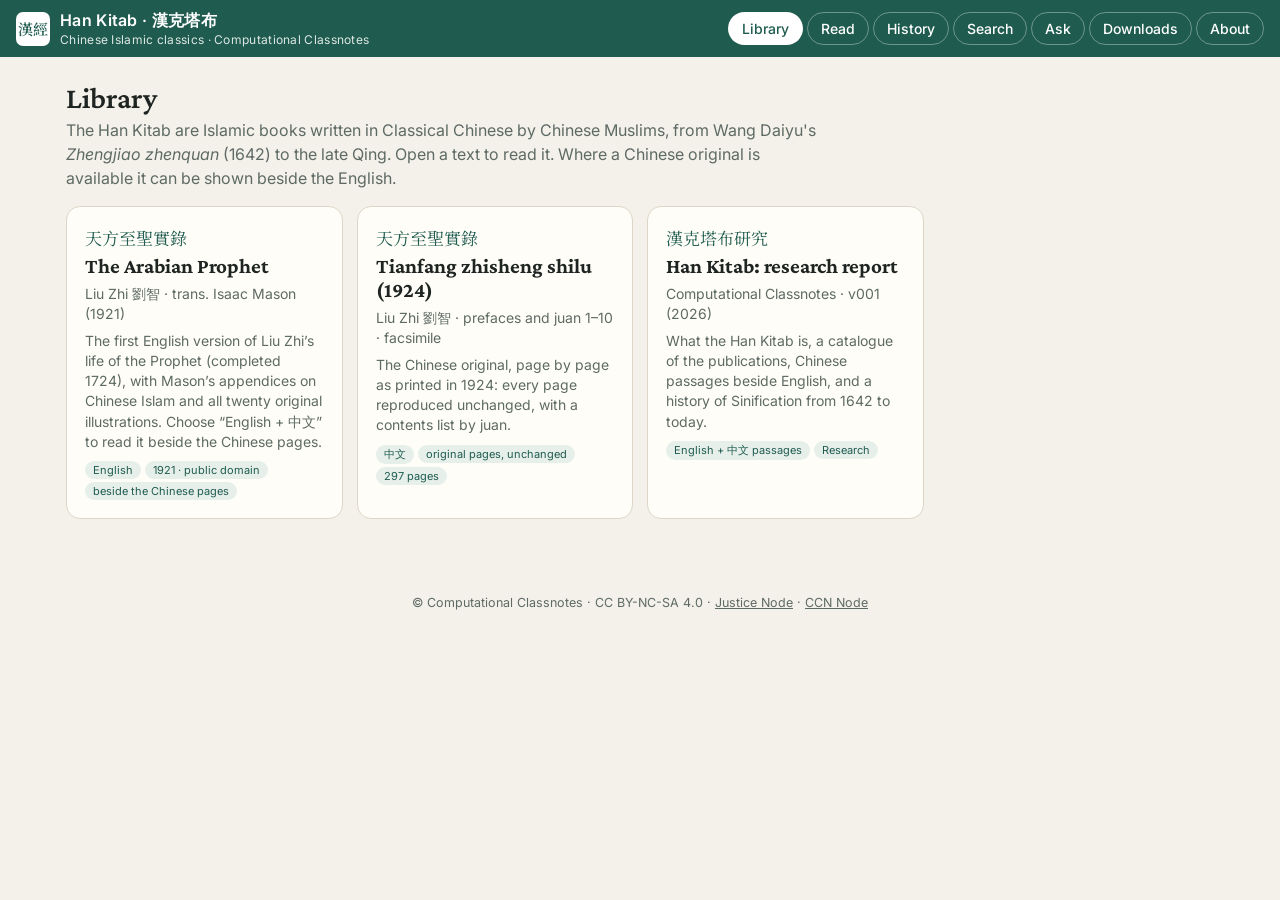
==== index.html @ 70a135b7 "Han Kitab: CCN Node link in the footer © Computational Classnotes · CC BY-NC-SA 4.0" ====
<!DOCTYPE html>
<html lang="en">
<head>
<meta charset="utf-8">
<script>
/* Hardwired CCN Cloud settings (same shape as Tutu Cat / Laplacian Lab). The key is typed on the page. */
window.HANKITAB_CONFIG = window.HANKITAB_CONFIG || {
  WOLFRAM_URL: "https://www.wolframcloud.com/obj/ccn2/HanKitabKernel"
};
/* Read-aloud voices. The first name found on the device wins. */
window.HANKITAB_VOICE = window.HANKITAB_VOICE || {
  RATE: 1.0,
  EN: ["Moira", "Microsoft Sonia", "Google UK English Female", "Daniel", "Samantha", "Microsoft Aria", "Google US English"],
  ZH: ["Mei-Jia", "Ting-Ting", "Microsoft HsiaoChen", "Google 國語（臺灣）", "Google 普通话（中国大陆）", "Microsoft Xiaoxiao"]
};
</script>
<meta name="viewport" content="width=device-width,initial-scale=1,viewport-fit=cover">
<title>Han Kitab · 漢克塔布</title>
<link rel="manifest" href="manifest.webmanifest">
<meta name="theme-color" content="#1F5C4F" media="(prefers-color-scheme: light)">
<meta name="theme-color" content="#0F1715" media="(prefers-color-scheme: dark)">
<meta name="description" content="Han Kitab reader: Chinese Islamic classics, translations, research and an ask-the-texts guide. Computational Classnotes.">
<link rel="icon" type="image/png" sizes="32x32" href="favicon-32.png">
<link rel="apple-touch-icon" href="apple-touch-icon.png">
<meta name="apple-mobile-web-app-capable" content="yes">
<meta name="mobile-web-app-capable" content="yes">
<meta name="apple-mobile-web-app-title" content="Han Kitab">
<link rel="preconnect" href="https://fonts.googleapis.com">
<link rel="preconnect" href="https://fonts.gstatic.com" crossorigin>
<link rel="stylesheet" href="https://fonts.googleapis.com/css2?family=Crimson+Pro:ital,wght@0,400;0,600;1,400&family=Noto+Serif+TC:wght@400;600&family=Inter:wght@400;500;600&display=swap">
<style>
:root{
  --bg:#F4F1EA; --surface:#FFFDF8; --fg:#1E2421; --muted:#5E6A64; --line:#DDD6C8;
  --accent:#1F5C4F; --accent2:#B0812F; --soft:#E7EFEB; --zh:"Noto Serif TC","Noto Serif CJK TC","PingFang TC","Songti TC",serif;
  --serif:"Crimson Pro","Noto Serif TC",Georgia,serif; --sans:Inter,system-ui,-apple-system,"Segoe UI",sans-serif;
  --fs:19px;
}
@media (prefers-color-scheme: dark){ :root{
  --bg:#0F1715; --surface:#16201D; --fg:#E7ECE9; --muted:#9AA9A2; --line:#2A3833; --accent:#6FC2AC; --accent2:#E0B666; --soft:#1C2925; } }
*{box-sizing:border-box}
html,body{margin:0;background:var(--bg);color:var(--fg);font-family:var(--sans)}
body{padding:env(safe-area-inset-top) env(safe-area-inset-right) env(safe-area-inset-bottom) env(safe-area-inset-left)}
header.top{position:sticky;top:0;z-index:20;background:var(--accent);color:#fff;display:flex;align-items:center;gap:12px;padding:10px 16px;flex-wrap:wrap}
@media (prefers-color-scheme: dark){ header.top{background:#12352D} }
.brand{display:flex;align-items:center;gap:10px;font-weight:600;letter-spacing:.3px}
.brand .seal{width:34px;height:34px;border-radius:7px;background:#fff;color:var(--accent);display:grid;place-items:center;font-family:var(--zh);font-weight:600;font-size:15px;line-height:1}
@media (prefers-color-scheme: dark){ .brand .seal{background:#E7ECE9;color:#12352D} }
.brand small{display:block;font-weight:400;opacity:.85;font-size:12px}
nav.tabs{display:flex;gap:4px;margin-left:auto;flex-wrap:wrap}
nav.tabs button{background:transparent;border:1px solid rgba(255,255,255,.35);color:#fff;padding:7px 13px;border-radius:999px;font:500 14px var(--sans);cursor:pointer}
nav.tabs button[aria-selected=true]{background:#fff;color:var(--accent)}
main{max-width:1180px;margin:0 auto;padding:18px 16px 60px}
section.view{display:none} section.view.on{display:block}
.card{background:var(--surface);border:1px solid var(--line);border-radius:14px;padding:18px}
.grid{display:grid;grid-template-columns:repeat(auto-fill,minmax(260px,1fr));gap:14px}
.book{cursor:pointer;transition:transform .15s}
.book:hover{transform:translateY(-2px)}
.book h3{margin:4px 0 6px;font-family:var(--serif);font-size:21px}
.book .zh{font-family:var(--zh);color:var(--accent);font-size:17px}
.book p{margin:6px 0;color:var(--muted);font-size:14px;line-height:1.45}
.tag{display:inline-block;font-size:11px;padding:2px 8px;border-radius:999px;background:var(--soft);color:var(--accent);margin-right:4px}
.tag.warn{background:#F6E7C9;color:#7A5416}
@media (prefers-color-scheme: dark){ .tag.warn{background:#3A2F1A;color:#E0B666} }
h1.page{font-family:var(--serif);font-weight:600;font-size:30px;margin:6px 0 4px}
p.lede{color:var(--muted);margin:0 0 16px;max-width:760px;line-height:1.5}
.reader{display:grid;grid-template-columns:250px 1fr;gap:18px;align-items:start}
.toc{position:sticky;top:70px;max-height:calc(100vh - 90px);overflow:auto;font-size:14px}
.toc a{display:block;padding:5px 8px;border-radius:8px;color:var(--fg);text-decoration:none;line-height:1.3}
.toc a:hover,.toc a.on{background:var(--soft);color:var(--accent)}
.toolbar{display:flex;gap:8px;flex-wrap:wrap;align-items:center;margin-bottom:12px}
.toolbar button,.toolbar select,.btn{background:var(--surface);border:1px solid var(--line);color:var(--fg);padding:7px 12px;border-radius:10px;font:500 14px var(--sans);cursor:pointer}
.btn{text-decoration:none;display:inline-block}
.btn.primary{background:var(--accent);color:#fff;border-color:var(--accent)}
.toolbar .seg{display:inline-flex;border:1px solid var(--line);border-radius:10px;overflow:hidden}
.toolbar .seg button{border:0;border-radius:0}
.toolbar .seg button[aria-pressed=true]{background:var(--accent);color:#fff}
article.text{font-family:var(--serif);font-size:var(--fs);line-height:1.62;background:var(--surface);border:1px solid var(--line);border-radius:14px;padding:22px 30px}
article.text h1,article.text h2,article.text h3{font-family:var(--serif);line-height:1.25}
article.text h2{font-size:1.45em;border-top:1px solid var(--line);padding-top:22px;margin-top:34px;scroll-margin-top:80px}
article.text h2:first-child{border-top:0;margin-top:0;padding-top:0}
article.text p{margin:.55em 0}
article.text table{border-collapse:collapse;width:100%;font-size:.8em;font-family:var(--sans);margin:12px 0;display:block;overflow-x:auto}
article.text td,article.text th{border:1px solid var(--line);padding:5px 8px;vertical-align:top}
article.text th{background:var(--soft)}
article.text .pg{font:500 11px var(--sans);color:var(--muted);background:var(--soft);padding:1px 5px;border-radius:5px;white-space:nowrap}
article.text .notes{font-size:.78em;line-height:1.45;color:var(--muted);border-left:3px solid var(--line);padding:4px 0 4px 12px;margin:6px 0 14px}
article.text .loc{font:11px var(--sans);color:var(--muted)}
article.text figure.plate{margin:20px auto;text-align:center}
article.text figure.plate img{max-width:100%;max-height:78vh;border-radius:6px;border:1px solid var(--line);background:#fff;cursor:zoom-in}
article.text figcaption{font-size:.82em;font-style:italic;color:var(--muted);margin-top:6px}
article.text .titlepage{text-align:center;padding:10px 0 20px}
article.text .titlepage h1{font-size:2em;margin:0}
article.text .ednote{font:14px/1.5 var(--sans);background:var(--soft);border-radius:10px;padding:10px 14px}
article.text .lines,article.text .dedication{text-align:center}
article.text .index{columns:2;font-size:.8em;line-height:1.4}
article.text mark{background:#F3DE9B;color:inherit;border-radius:3px}
.zhcol{font-family:var(--zh);line-height:1.9}
.par{display:grid;grid-template-columns:1fr 1fr;gap:20px}
.par .zhpane{align-self:start;font-family:var(--zh);font-size:.95em;line-height:1.9;border-left:1px solid var(--line);padding-left:18px}
.pending{color:var(--muted);font:14px/1.5 var(--sans);background:var(--soft);border-radius:10px;padding:10px 14px}
.viewer{position:sticky;top:70px;background:var(--surface);border:1px solid var(--line);border-radius:12px;padding:10px}
.viewer .vbar{display:flex;gap:6px;align-items:center;flex-wrap:wrap;margin-bottom:8px;font:13px var(--sans)}
.viewer .vbar button,.viewer .vbar select{padding:5px 9px;border-radius:8px;border:1px solid var(--line);background:var(--bg);color:var(--fg);font:13px var(--sans);cursor:pointer}
.viewer img{width:100%;height:auto;max-height:calc(100vh - 170px);object-fit:contain;background:#fff;border-radius:6px;cursor:zoom-in}
.viewer .vnote{font:12px/1.4 var(--sans);color:var(--muted);margin-top:6px}
@media (prefers-color-scheme: dark){ .viewer img{filter:invert(.88) hue-rotate(180deg)} }
.dl{display:grid;grid-template-columns:1fr auto;gap:6px 14px;align-items:center;padding:10px 0;border-top:1px solid var(--line)}
.dl:first-of-type{border-top:0} .dl .what b{font-family:var(--serif);font-size:18px} .dl .what div{font-size:13px;color:var(--muted)}
.dl .get{display:flex;gap:6px;flex-wrap:wrap;justify-content:flex-end}
.lightbox{position:fixed;inset:0;background:rgba(0,0,0,.85);display:none;place-items:center;z-index:50;cursor:zoom-out}
.lightbox.on{display:grid} .lightbox img{max-width:96vw;max-height:94vh;background:#fff}
/* search */
.searchbar{display:flex;gap:8px;margin:0 0 14px}
.searchbar input{flex:1;padding:11px 14px;border-radius:12px;border:1px solid var(--line);background:var(--surface);color:var(--fg);font:16px var(--sans)}
.hit{border-top:1px solid var(--line);padding:10px 2px;cursor:pointer}
.hit b{color:var(--accent)} .hit .src{font-size:12px;color:var(--muted)}
/* ask */
.chat{display:flex;flex-direction:column;gap:10px;min-height:280px;max-height:62vh;overflow:auto;padding:4px}
.msg{max-width:84%;padding:10px 14px;border-radius:14px;line-height:1.5;white-space:pre-wrap;font-size:15px}
.msg.me{align-self:flex-end;background:var(--accent);color:#fff;border-bottom-right-radius:4px}
.msg.bot{align-self:flex-start;background:var(--soft);border-bottom-left-radius:4px}
.msg.wait{opacity:.7;font-style:italic}
.askrow{display:flex;gap:8px;margin-top:12px}
.askrow input{flex:1;padding:11px 14px;border-radius:12px;border:1px solid var(--line);background:var(--surface);color:var(--fg);font:16px var(--sans)}
.keyrow{display:flex;gap:8px;flex-wrap:wrap;align-items:center;margin-bottom:10px;font-size:14px;color:var(--muted)}
.keyrow input{padding:8px 10px;border-radius:10px;border:1px solid var(--line);background:var(--surface);color:var(--fg);min-width:220px}
footer.ccn{max-width:1180px;margin:0 auto;padding:16px;color:var(--muted);font-size:12.5px;text-align:center}
#installBtn{display:none}
@media (max-width:820px){
  .reader{grid-template-columns:1fr}
  .toc{position:static;max-height:220px}
  article.text{padding:16px 16px;--fs:17px}
  .par{grid-template-columns:1fr} .par .zhpane{border-left:0;padding-left:0;border-top:1px solid var(--line);padding-top:10px}
  nav.tabs{margin-left:0}
}
@media print{ header.top,nav,.toc,.toolbar,footer.ccn{display:none} article.text{border:0} }
</style>
</head>
<body>
<header class="top">
  <div class="brand"><div class="seal" aria-hidden="true">漢經</div><div>Han Kitab · 漢克塔布<small>Chinese Islamic classics · Computational Classnotes</small></div></div>
  <nav class="tabs" role="tablist">
    <button role="tab" data-v="library" aria-selected="true">Library</button>
    <button role="tab" data-v="read" aria-selected="false">Read</button>
    <button role="tab" data-v="history" aria-selected="false">History</button>
    <button role="tab" data-v="search" aria-selected="false">Search</button>
    <button role="tab" data-v="ask" aria-selected="false">Ask</button>
    <button role="tab" data-v="downloads" aria-selected="false">Downloads</button>
    <button role="tab" data-v="about" aria-selected="false">About</button>
    <button id="installBtn" class="btn">Install app</button>
  </nav>
</header>

<main>
  <!-- LIBRARY -->
  <section class="view on" id="v-library">
    <h1 class="page">Library</h1>
    <p class="lede">The Han Kitab are Islamic books written in Classical Chinese by Chinese Muslims, from Wang Daiyu's <i>Zhengjiao zhenquan</i> (1642) to the late Qing. Open a text to read it. Where a Chinese original is available it can be shown beside the English.</p>
    <div class="grid" id="books"></div>
  </section>

  <!-- READ -->
  <section class="view" id="v-read">
    <div class="reader">
      <nav class="toc card" id="toc" aria-label="Contents"></nav>
      <div>
        <div class="toolbar">
          <select id="docSel" aria-label="Choose text"></select>
          <span class="seg" id="langSeg" title="Language">
            <button data-l="en" aria-pressed="true">English</button>
            <button data-l="par" aria-pressed="false">English + 中文</button>
            <button data-l="zh" aria-pressed="false">中文</button>
          </span>
          <button id="smaller" title="Smaller text">A−</button>
          <button id="larger" title="Larger text">A+</button>
          <button id="readBtn" title="Read the current section aloud">▶ Read aloud</button>
          <button id="stopBtn" title="Stop reading" disabled>■ Stop</button>
          <a class="btn" id="pdfLink" href="#" download>PDF</a>
          <a class="btn" id="mdLink" href="#" download>Markdown</a>
        </div>
        <article class="text" id="doc"></article>
      </div>
    </div>
  </section>

  <!-- HISTORY -->
  <section class="view" id="v-history">
    <h1 class="page">History of the Han Kitab</h1>
    <p class="lede">From the first Muslims in Tang China to the Han Kitab books (1642 onwards) and the Sinification of Islam today. From the Computational Classnotes research report (v001, November 2026); the full report, with the catalogue of publications, glossary and sources, is in the Library.</p>
    <div class="reader">
      <nav class="toc card" id="htoc" aria-label="History contents"></nav>
      <article class="text" id="hist"></article>
    </div>
  </section>

  <!-- SEARCH -->
  <section class="view" id="v-search">
    <h1 class="page">Search</h1>
    <p class="lede">Search every text in the app at once, in English or Chinese. Works offline.</p>
    <form class="searchbar" id="sForm"><input id="sIn" placeholder="e.g. Black Stone, Liu Zhi, 清真, Medina" autocomplete="off"><button class="btn primary">Search</button></form>
    <div class="card" id="sOut"><span class="pending">Type a word or phrase.</span></div>
  </section>

  <!-- ASK -->
  <section class="view" id="v-ask">
    <h1 class="page">Ask the texts</h1>
    <p class="lede">Ask a question about the Han Kitab. Answers come through HanKitabKernel, which is given the passages from these texts most relevant to your question. When you are offline, you get the matching passages themselves.</p>
    <div class="card">
      <div class="keyrow"><span id="ccnState">Connecting to CCN Cloud…</span></div>
      <div class="chat" id="log"></div>
      <form class="askrow" id="askForm"><input id="askIn" placeholder="e.g. Who was Liu Zhi? What does Mason say about the Black Stone?" autocomplete="off"><button class="btn primary" id="sendBtn">Ask</button></form>
    </div>
  </section>

  <!-- DOWNLOADS -->
  <section class="view" id="v-downloads">
    <h1 class="page">Downloads</h1>
    <p class="lede">Every file is free to download. The original scans are kept exactly as they were published; the clear-text and facsimile editions are made from them.</p>
    <div class="card" id="dlList"></div>
  </section>

  <!-- ABOUT -->
  <section class="view" id="v-about">
    <h1 class="page">About</h1>
    <div class="card" style="line-height:1.6;max-width:820px">
      <p><b>Han Kitab · 漢克塔布</b> is a reader for Chinese Islamic classics and their translations, made by Computational Classnotes.</p>
      <ul>
        <li><b>Texts:</b> the 1921 text of Mason's <i>The Arabian Prophet</i> is in the public domain; this clear-text edition and the research report are © Computational Classnotes · CC BY-NC-SA 4.0.</li>
        <li><b>Chinese originals:</b> added as clear text when made from public-domain scans. Machine-read Chinese is marked as such until it has been proofread.</li>
        <li><b>Offline:</b> once opened, the app and its texts work without a connection. Ask needs one, unless it is answering from the texts.</li>
      </ul>
      <p>Production: Principal Investigator Lucval · Oversight Directorate Zil · Editors Dara, Lucia, Zil · Software FreeFormer · Agent Kirari-chan (キラリちゃん). Programming: Hikari Noor Hoshino (星野ヌール).</p>
      <p>Ask needs no key: anyone may ask. Answers are limited in length.</p>
      <p>Source and files: <a href="https://github.com/lossofgenerality/han-kitab">github.com/lossofgenerality/han-kitab</a></p>
    </div>
  </section>
</main>
<footer class="ccn">© Computational Classnotes · CC BY-NC-SA 4.0 · <a href="https://justice.compclassnotes.com/" style="color:inherit">Justice Node</a> · <a href="https://discuss.compclassnotes.com/" style="color:inherit">CCN Node</a></footer>
<div class="lightbox" id="lb"><img alt=""></div>

<!-- ===== CONTENT (generated by tools/make_app_v001.py) ===== -->
<template id="doc-mason"><div class="titlepage">
<h1>
The Arabian Prophet
</h1>
<p class="sub">
A Life of Mohammed from Chinese and Arabic Sources<br>A Chinese-Moslem
Work
</p>
<p>
by <b>Liu Chai-lien</b> (Liu Zhi 劉智, Liu Jielian 劉介廉,
c. 1660–c. 1730)<br> Translation of <i>Tianfang zhisheng shilu</i>
天方至聖實錄 (completed 1724)
</p>
<p>
Translated by <b>Isaac Mason</b><br>of Friends’ Foreign Mission
Association, and Christian Literature Society for China; Honorary
Secretary, Royal Asiatic Society, North-China Branch
</p>
<p>
With Appendices on Chinese Mohammedanism<br>Foreword by Rev. Samuel M.
Zwemer, F.R.G.S., of Cairo
</p>
<p>
Shanghai: Commercial Press, 1921
</p>
</div>
<div class="ednote">
<p><strong>About this edition (v001).</strong> A clear-text re-setting
of the 1921 edition, made from the Cornell University Library copy
digitized by the Internet Archive
(archive.org/details/cu31924024748232). The text was taken from the
scan’s OCR layer, with running heads removed, paragraphs re-joined,
line-end hyphens removed and common OCR errors corrected. All twenty
original illustrations are reproduced from the scan at their places in
the book. Mason’s footnotes are printed in smaller type after the
paragraph where they fall, marked with the page they belong to. Original
page numbers appear in the margin as [p. N] so that references to the
1921 edition still work.</p>
<p><em>Limits:</em> the OCR could not read the Chinese characters that
Mason quotes in the text and notes. Where a run of them was detected it
is marked <strong>[Chinese]</strong>, and an unreadable character inside
a word is marked <strong>[?]</strong>; some other places may still carry
stray symbols. Check any Chinese terms, and any sentence that looks
wrong, against the scan. Not every line has been proofread by hand.</p>
<p>The 1921 text is in the public domain. Edition and processing ©
Computational Classnotes · CC BY-NC-SA 4.0.</p>
</div>
<h2 id="list-of-illustrations">List of Illustrations</h2>
<table>
<colgroup>
<col style="width: 50%" />
<col style="width: 50%" />
</colgroup>
<thead>
<tr class="header">
<th>Illustration</th>
<th>Position in the 1921 edition</th>
</tr>
</thead>
<tbody>
<tr class="odd">
<td>Mosque and Minaret at Canton (the “Pagoda-without-ornament”
mosque)</td>
<td>Frontispiece</td>
</tr>
<tr class="even">
<td>Facsimile of the Chinese title-page: 至聖實錄, “The True Annals of
the Prophet”</td>
<td>Facing p. ix</td>
</tr>
<tr class="odd">
<td>Map of Arabia in the time of the Prophet</td>
<td>Facing p. 2</td>
</tr>
<tr class="even">
<td>Mecca and the Kaaba</td>
<td>p. 68</td>
</tr>
<tr class="odd">
<td>The Black Stone at Mecca</td>
<td>p. 83</td>
</tr>
<tr class="even">
<td>Page from a Moslem ritual, in Chinese and Arabic</td>
<td>p. 84</td>
</tr>
<tr class="odd">
<td>Part of the First Chapter of the Koran, with Chinese translation and
transliteration</td>
<td>Facing p. 114</td>
</tr>
<tr class="even">
<td>An Imam preaching in a Mosque</td>
<td>p. 136</td>
</tr>
<tr class="odd">
<td>Medina</td>
<td>p. 146</td>
</tr>
<tr class="even">
<td>The Mihrab, or prayer-niche, of a Shanghai Mosque</td>
<td>p. 171</td>
</tr>
<tr class="odd">
<td>Ancient Moslem Grave-yard at Canton</td>
<td>p. 218</td>
</tr>
<tr class="even">
<td>Interior of a Tientsin Mosque</td>
<td>p. 240</td>
</tr>
<tr class="odd">
<td>Plan of Mecca and the Kaaba</td>
<td>p. 259</td>
</tr>
<tr class="even">
<td>The Kalima, etc.</td>
<td>p. 260</td>
</tr>
<tr class="odd">
<td>Parting Injunctions of the Prophet</td>
<td>Facing p. 268</td>
</tr>
<tr class="even">
<td>Training School for Ahungs (Shanghai); Tomb of a Moslem Pioneer at
Canton</td>
<td>pp. 268, 276</td>
</tr>
<tr class="odd">
<td>A Ming Dynasty Monument</td>
<td>p. 277</td>
</tr>
<tr class="even">
<td>A Monument at Sianfu, Shensi, recording the building of a
mosque</td>
<td>p. 302</td>
</tr>
<tr class="odd">
<td>Chinese Mohammedan Paraphernalia</td>
<td>p. 302</td>
</tr>
</tbody>
</table>
<figure class="plate">
<img src="texts/plates/plate_006.jpg" alt="Mosque and Minaret at Canton (the “Pagoda-without-ornament” mosque)">
<figcaption>
Mosque and Minaret at Canton (the “Pagoda-without-ornament” mosque)
<span class="loc">(original Frontispiece)</span>
</figcaption>
</figure>
<div class="dedication">
To my Wife<br>who has bravely shared many years of pioneer missionary
service with me<br>in West China
</div>
<h2 id="foreword">Foreword</h2>
<p>There are some heroes in history whose lives have been rescued from
obscurity many centuries after their work was accomplished; who came to
their own and received their meed of praise long after they had done
their work. The contrary is true of the Prophet of Arabia. His Koran,
although never intended to be his autobiography, introduced the story of
his life from Morocco to Central Asia in less than a century and is
to-day the best known book to one-seventh of the human race. There is
also no dearth of biographies of Mohammed in the various languages of
the Near East where his life, teaching, character and his career have
left an indelible impress upon all literature. It would be easier to
remove fossils from marble than to eliminate the influence of Mohammed’s
life from the Arabic language and literature. The whole of Moslem
Tradition — all its vast accumulation — finds its sole material in what
Mohammed said or did or allowed. The earliest biography of Mohammed of
which we know is that by Ibn Ishaq (a.h. 151). The original is not
extant, but it is quoted and referred to by Ibn Hisliam (a.h. 218) in
his famous life of the Prophet. An extensive commentary on Ibn Hisham’s
life was written by Abul- Kasim Abd ar-Rahman al-Suhaily (a.h. 581)
(printed in Cairo in 1914). Katib Al-Waqidi (a.h. 207) and al-Tabari
(a.h. 310) are also well-known sources. The most extensive and critical
study of the Life of Mohammed for Western readers is contained in the
Annali dell’Islam by Leone Caetani, the Italian orientalist in nine
folio volumes. In the English language we have</p>
<p>Sir William Muir’s ” Life of Mohammed ” in four volumes; the “Life
and Teachings of Mohammed” by Sayid Amir Ali( 1873);Koelle’s “Mohammed
and Mohammedanism” (1889); Margoliouth ’s “Mohammed and the Rise of
Islam” (1905). The Life and Religion of Mohammed as contained in Shiah
traditions was translated from the Persian by James L. Merrick (1850).
In addition -to these English works there are a number of biographies of
Mohammed in French, German, Italian, Dutch and Danish of considerable
importance. The most popular life in Arabic is called Insan ul’Uyim,
popularly known as Siratul-Halabiya, in three volumes. This is the.
chief source of the shorter ” lives ” written by Moslems in the various
vernaculars and is fairly well-known in China among the Ahongs. In view
of this wealth of literature the question may well be raised — why
another life of Mohammed? The reason is contained in the sub-title of
the book before us. The translator gives all English readers their first
opporr tunity to study the great Arabian prophet through Chinese
spectacles. Most of the material here given is familiar to the student
of Arabic literature, but it is of deep interest to see how the mass of
traditions has been sifted, adjusted, and even deliberately falsified to
fit in with Chinese ideas and ideals, an environment which has given the
familiar story an entirely new aspect. Confucianism has modified Islam
in China and the reader will note with surprise how far the Sage of
Cathay has compelled the Chinese author by omissions and additions to
whitewash the story of Mohammed’s life. We cannot, therefore, expect
this volume to be of great value[?] from the critical standpoint, for it
really is, of necessity, a translation of a translation; but from a
practical standpoint,, and to introduce the reader to the Mohammed of
China who is the ideal of character for perhaps ten million Chinese,
this volume is of unique value. We congratulate the translator, and
express the hope that this book as well as his many other books for
Chinese readers will awaken a new interest in Moslem evangelization.</p>
<p>S. M. ZwEMEE.</p>
<p>Cairo, Egypt.</p>
<div class="lines">
<p>LITERATURE FOR MOSLEMS<br> Prepared in Chinese<br> by ISAAC MASON<br>
The Life of Mohammed. « [Chinese] K S [Chinese]. Pp. 90.<br> Sweet First
Fruits. S S [Chinese] W Is If IB. Pp. 126.<br> Ghulam’s Renunciation, a
St K W IB. Pp. 68.<br> Christ in Islam, mu [Chinese] tfi[?]ni[?]. Pp.
36.<br> Jesus Christ. [Chinese] H »&amp; S it. (Mandarin.) Pp. 14.<br>
The Forg-iveness of Sin. M ± SS H tt- Pp. 38.<br> Warning: Agfainst
Intoxicants. [Chinese] m M W: M % ttmM-<br> Also<br> A LIST OF<br>
Chinese-Moslem Terms</p>
</div>
<h2 id="preface">Preface</h2>
<p>The story of the life of Mohammed may be read in English from
well-known and standard works, so it may be wondered why Chinese books
should be laid under contribution, especially as these are themselves
chiefly translations from the Arabic in the first instance. There is,
however, an interest in securing the Chinese view-point and occasional
comment, which makes it worth while to translate some of the accounts of
what is more generally known, as well as some portions which are omitted
or but lightly touched in the standard lives of Mohammed’ to be found in
English.</p>
<p>The story of Mohammed must have made a deep impression on the minds
of his followers in China in order, not only to keep alive the Faith for
over one thousand years at such a distance from the Cradle of Islam, and
amid surroundings so alien from those in which the Faith arose, but also
to cause the number of adherents to so increase that to-day they are
estimated at eight or ten millions. Nestorianism disappeared like water
into the sand, leaving no known adherents in the country; and the same
is practically true of the Jewish communities of the past. What, then,
is the dynamic of this religion which steadfastly refuses to be absorbed
by its surroundings, and persistently boasts its superiority, to all
other systems? While fully recognizing, and giving due credit to, other
causes, I believe that the personality of the Prophet as understood and
believed in by his followers, has been a powerful factor in maintaining
the Moslem religion. A study, therefore, of the Founder of Islam Ks he
has been known for centuries in China, and especially as pourtrayed in
the standard ” Life ” written by a Chinese Moslem, may be not without
interest to some readers.</p>
<p>During a residence of many years in inland China, though I cultivated
the friendship of some individual Moslems and visited a few mosques out
of curiosity, I yet knew very little about the Mohammedans of this land.
When Dr. S. M. Zwemer visited China in 1917 and 1918, he greatly
stimulated the interest of many in the Moslem, people and problems
concerning them, and it was my privilege to be closely associated with
him in considering methods of approach for the Christian message. In
undertaking to assist in preparing special Christian literature, I was
led to make a study of Chinese Moslem literature of which I gradually
secured a considerable amount. There is a fascination in reading of the
doctrines and practices of Islam as set forth in Chinese, but there is
little inducement to translate these accounts, as, in the main, they
coincide with what may be found in English books already existing. The
case seemed different with the book entitled 5?:;i[?] H li 3K jl
[Chinese] H, “The True Annals of the Prophet of Arabia”; this was
written about two hundred years ago by L,iu Chih (S0@) the most famous
of Chinese Moslem writers, of whom a brief account will be found
following this preface. These ” Annals ” are widely known amongst
Moslems in China, and they appear to. be of sufficient interest to
justify a translation. Students of Islam will be interested in comparing
this account with others and noting the variations; in some cases these
are quite important, e.g. the marriage of Zeinab, who is here described
as a virgin who had refused to marry anyone except the Prophet, instead
of being the wife of Mohammed’s adopted son Zeid, divorced to
accommodate the Prophet, — one account causing a great scandal, while
the other gives little ground for complaint. Other concessions to
Chinese ideas and behef s will also be found. To readers who have not
much acquaintance with the life of Mohammed, this book will be found to
present the salient facts, as well as many of the traditions, which have
been handed down through the ages. It will, of course, be borne in mind
that the Text is written by a Moslem, and the translator is not
responsible for the views expressed therein, nor for the accuracy of the
statements made. The translation now offered will help missionaries and
others who read it, to a better understanding of their Moslem neighbors,
and it is hoped the result will be a fuller appreciation of each other’s
beliefs when Christians and Moslems meet; I have usually found Moslems
in China friendly, even when bigoted, and when approached with tact and
in a benevolent spirit, they respond to overtures for friendly
intercourse.</p>
<p>On beginning this translation, I had not read Sir Wm. Muir’s “Life of
Mohammed,” but from about the middle of the work I have had the
advantage of comparing with that classic on the subject. I have had
access to smaller works on the life of Mohammed, including those by
Canon Sell and P. D. ly. Johnstone. I am greatly indebted to Hughes’
“Dictionary of Islam,” by the aid of which I have been able to identify
many names and places which had been put into Chinese from the Arabic,
and also to get light on many references.</p>
<p>The first half of the ” Annals ’ ’ is given in fairly full and close
translation, as dealing with subjects less fully dealt with in other
books; but from the Hegira (removal to Medina) onward, as the story is
largely one of continuous conquests, I have felt free to indulge at
times in selections, and have occasionally summarized tedious accounts,
or have omitted somewhat irrelevant portions, to keep the book within
moderate limits. The numerous ” Forewords ” at the commencement of the
Chinese work, as well as much relating to doctrines and practices, have
also been omitted as not essential to the immediate purpose of this
translation.</p>
<p>I wish to acknowledge my indebtedness to the “Chinese Recorder” for
blocks kindly lent, and also acknowledge the courtesy of Mr. D. E. Hoste
of the China Inland Mission” in giving permission to reproduce some
illustrations from Mr. Marshall Broomhall’s “Islam in China” — a classic
on its subject, and one to which reference is frequently made in the
following pages. Mr. Broomhall says in his book (footnote, p. 74), that
Liu Chih’s life of Mohammed “has been translated [summarized] into
Russian by Archmandrite Fallidius. There also exists a French
translation of the Russian precis.” I have riot seen either of these,
nor heard of them otherwise than in the above note; presumably they are
nothing like so full as the present translation, which is, so far as I
am aware, the first ever published in English.</p>
<p>The first two chapters may be of interest chiefly to those who care
to read of traditions, curious and apocryphal; they give the background
of some Moslem beliefs; but they may be passed over by those who wish to
begin at once with the life of Mohammed, and who are advised to commence
at Chapter 3.</p>
<p>Isaac Mason.</p>
<p>Shmighai, 1—1—1921.</p>
<figure class="plate">
<img src="texts/plates/plate_019.jpg" alt="Facsimile of the Chinese title-page: 至聖實錄, “The True Annals of the Prophet”">
<figcaption>
Facsimile of the Chinese title-page: 至聖實錄, “The True Annals of the
Prophet” <span class="loc">(original Facing p. ix)</span>
</figcaption>
</figure>
<h2 id="concerning-the-chinese-author">Concerning The Chinese
Author</h2>
<p>The Chinese writer of “The True Annals of the Prophet of Arabia” was
the famous Moslem scholar Liu Chai-lien (m if M), sometimes called Liu
Chih (gij ®) of Nanking, who lived and wrote some two hundred years ago;
he was a voluminous writer and produced many other books on different
aspects of Islam, on the Faith, Rites and Ceremonies, histories and
exhortations. He was well qualified for his work, as will appear from
what is given below. His tomb is still to be seen outside the south gate
of the city of Nanking and is a spot to which Mohammedan pilgrims go for
prayer and the reading of the Koran. No other writer’s name is so well
known or highly respected by the Chinese Moslems of to-day as that of
Liu Chai-lien.</p>
<p>The “Annals” have many prefaces and commendations, written by
admirers of Liu, but I will here give only a summary of the author’s own
preface, with the account of how he undertook the work. Telling of his
long preparation for becoming an author, Liu Chih says that, beginning
at fifteen years of age, he spent eight years in study of the Confucian
books and Chinese literature generally, followed by six years at Arabic,
three years at Buddhist, and one year at Taoist books. He then gave
attention to one hundred and thirty-seven kinds of ” Western books,”
after which he concentrated on Arabic studies. He wrote several hundreds
of manuscripts, and printed about one-tenth of them, chiefly along the
lines of the Canons of the Rites and Ceremonies, and of Philosophy; and
now he rounds off his labors by these annals of the life and times of
Mohammed, the whole scheme being thereby completed.</p>
<p>The difficulties and discouragements Liu had to face are recounted;
his relatives and friends disliked his being such a bookworm, and not
attending to the usual affairs of life. He moved from place to place,
visiting many famous spots and securing such material and help as he
could. He pursued his reading among the dust of the carts by which he
travelled, and even when riding on his beast.</p>
<p>Having written his first copy of the manuscript, he tried to get
criticisms and suggestions, but found his friends unwilling to do
anything but give compliments, which did not satisfy him. At last he
heard of a library of one Hsii, of Ts’eng Liu, and thither he went, and
came across a book of records of the Prophet in the Arabic, which was
fuller than anything he had seen before; he rejoiced at this find as a
mark of God’s favoiar, and set to work to re-write the whole of his
manuscript, and finished the work in 1724, having been engaged on it for
three years and changed locations ten times, during which he had
travelled thousands of li, and written the whole of the manuscript over
three times.</p>
<p>After some further remarks about difficulti-es, and with apologies
for short-comings, the writer commits his work to the patience of
readers, only wishing that it had been more worthJ[?] The manuscript
remained unpublished for over fifty years owing to lack of funds, until
one, Yuan Kuo Tsu, raised subscriptions for the purpose, and the book
was published in 1779; it consists of twenty small volumes, and contains
much of interest besides the records here translated. With this
introduction, we now proceed to the “Annals” themselves for our view of
Mohammed and his timeSi</p>
<div class="lines">
<p>CONTENTS Page<br> Foreword i<br> Preface V<br> Concerning the Chinese
Author. xi<br> CHAPTER I…. I<br> Introductory — The honour and nobility
of Mo-<br> hammed— Records of the ancient prophets —<br> Mohammed’s
ancestry — Transmission of the<br> Light for fifty generations from
Adam.<br> CHAPTER n….28<br> Wonderful evidences connected with the birth
of Mo-<br> hammed— Adoration of angels — His first ascent<br> to heaven
— Congratulations and alarms — -The<br> “Year of the Elephant.”<br>
CHAPTER in.. ’-2,7<br> Birth of Mohammed — Legends of his infancy —
Jews<br> and Christians fear him—rDeath of his mother<br> Amina —
Adoption by Abd ul Muttalib — The king<br> of Abyssinia prophesies —
Death of Mohammed’s<br> grandfather — Adopted by his uncle Abu Talib
—<br> Refusal to worship idols.<br> CHAPTER IV.. •• 55<br> Second
miraculous cleansing of Mohammed — Meets<br> monkBahira in Syria —
Strange dreams — Marriage<br> with Khadija — Birth of Fatima —
Rebuilding the<br> Kaaba — Mohammed adjusts the Black Stone —<br>
Beginning of visions.<br> xiii</p>
</div>
<div class="lines">
<p>xiv CONTENTS<br> ;,, Page<br> CHAPTER V….73<br> First evidence of
Mohammed’s commission — Khadija<br> believes — The first twelve
disciples — First<br> messenger to China — The Koreish believe and<br>
afterwards turn away — Believers take refuge in<br> Abyssinia — Jews and
Christians try to stir up<br> persecution in Abyssinia.<br> CHAPTER
VI….lie<br> Conversion of Hamza and Omar — Ban on the Hiishim<br> family
— Death of Abu Talib and Khadija —<br> Mohammed stoned at Ta’if —
Marriage with<br> Sauda— Deputation from Medina — Pledge of<br> ’Akaba —
Ascent to heaven[?]Migration to Medina.<br> CHAPTER Vn A.H. I.. 129<br>
The Hegira (a.h.)— Flight of Mohammed— Arrival<br> at Medina— Building
house and mosque — Deputa-<br> tions congratulate — Classification of
followers —<br> Marriage with Ayesha.<br> CHAPTER Vm A.H. 2.. 145<br>
Fatima married to Ali— The Kibla— Battle of Bedr —<br> Abbas believes —
Death of Abu Lahab — Asma the<br> poetess killed — The Beni Kainuka
exiled.<br> CHAPTER IX A.H. 3-4 •• 164<br> Abu Sufyan’s attack and
defeat — Murder of Ka’b —<br> Hafsa married to Mohammed — Battle of Ohod
—<br> Birth of Hasan — Beni An-Nadir exiled — Sufyan<br> again defeated
— Mohammed marries Um Salmah.</p>
</div>
<div class="lines">
<p>CONTENTS xv<br> Page<br> CHAPTER X A.H. 5-6.. 179<br> The Mustalik
tribe conquered’[Chinese]-Marfiages of Mo–<br> hammed — Ayesha suspected
— The Fight of the<br> Ditch — Koreish captains slain — Massacre of
the<br> Beni Koreiza-[?]The” Koreish seek peace — Moslem<br> embassies
sent to other countries — The Roman<br> Emperor commends Islam —
Submission-of various<br> countries.<br> CHAPTER XI A.H. 7-8.. 203<br>
The conquest of Kheibar — Additional marriages of<br> Mohammed — Present
of a poisoned lamb-[?]The<br> pilgrimage to Mecca — Three leaders of
the<br> Koreish submit — Battle of Muta and death of<br> Zeid — Sufyan
sues for peace.<br> CHAPTER Xir -A/H. 8[?].. 21c;<br> The conquest of
Mecca[?]— Worshifiatthe Kaaba — Des-<br> truction of idols — An amnesty
proclaimed —<br> Mohammed returns to Medina — The siege of<br>
Ta’if.<br> CHAPTER XIII A.H. 9.. ’225<br> The Beni Temlm submit — Other
submissions — Mo-<br> hammed lives temporarily away from his wives —<br>
Expedition to Tebuk — Sundry miracles — Death<br> of king of Abyssinia —
Abu Bekr sent on the<br> pilgrimage.<br> CHAPTER XIV A.H. 10.. 234<br>
People of Nejran submit — Death of Ibrahim —<br> Embassies of submission
— The Roman Emperor •</p>
</div>
<div class="lines">
<p>xvi CONTENTS<br> Pack<br> makes enquiries — Three rebels punished —
The<br> Farewell Pilgrimage of Mohammed — Fixing of<br> the Pilgrimage
rites.<br> CHAPTER XV A.H. lo-ii.. 243<br> The spread of Islam to
distant places — The Pretender<br> Museilma — An expedition to the Roman
frontier.<br> CHAPTER XVI A. H. 11.. 252<br> Sickness, parting
injunctions, and death of Mo-<br> hammed (June, A.D. 632).<br> Appendix
I. The first entry of Moslems into China 265<br> ,, II. Stone monument
at Sianf 11…. 277<br> ,, III. Chinese Mohammedanism.. • 282<br> Index..
•……. ’. 307</p>
</div>
<h2 id="chapter-i">Chapter I</h2>
<p><span class="pg">[p. 1]</span> Introductory— The honour and nobility
of Mohammed- Records of the ancient prophets— Mohammed’s
ancestry—Transmis ion othe f Light, for 50 generations from Adam.</p>
<p>Of all things between heaven and earth, Man is the most noble. Among
men there are saints, sages, wise and foolish. The saints, or prophets,
are the most honourable. Prophets are classed as ordinary prophets,
apostles, major prophets, and the most-eminent Prophet. The most-eminent
Prophet- is the highest, and this is Mohammed, the most honourable man
of all time and of all places; therefore he is called the Most Holy, M.
M (hereafter translated the Prophet).</p>
<p>The form and principles of all things are to be found within the
compass of the nine heavens and the seven earths. The heavens are
superior to the earths, and the empyrean’’ surpasses the heavens. The
nature and principles of the <span class="pg">[p. 2]</span> Prophet were
situated in the empyrean, therefore his position is more honourable than
any within the heavens, and the earths.</p>
<div class="notes">
<ol type="1">
<li>“Sheng” Ji = holy, sacred; in Chinese literature it is used in
reference to Confucius. In Moslem books it is used of the Old Testament
saints and of others of special distinction, including Jesus. It may
appropriately be rendered ” prophet ” in the broad sense of that -word,
and is generally so translated in this work. ” Chih Sheng ” [Chinese] is
reserved specially for Mohammed, whose personal name is avoided when
possible in the original. For this designation, which means the Holiest
or Most Saintly, I have reserved the term ” the Prophet.”<br></li>
<li>The original is [I[?] [Chinese] and probably represents the Arabic
•Arsh = God’s Glorious Throne (Koran, Surah IX, 31), which is above the
nine heavens. <span class="loc">(notes to p. 1)</span>
</div></li>
</ol>
<p>The earth is divided into Seven continents, and Arabia is the most
honourable of these; the Prophet was a man of - Arabia. In Arabia the
two cities, Mecca and Medina, are the most distinguished; the Prophet
was born in one and’ died in the other. Thus his dwelling-places were
the most honourable under heaven. Arabia was the place where man was
first created and where a country was first formed. Mecca is the most
central spot of all the countries under. heaven; that the Prophet should
have been- born there is another evidence that he is the mos.t
honourable of all.</p>
<p>Of all the tribes of Arabia, the Koreish was the most noble; the
Prophet was a scion of the Koreish. The Koreish regarded the house of
Hashim as the most noble among them; the Prophet was a descendant of
Hashim.. Thus his tribe and his family were the most honourable under
heaven.</p>
<p>Erom the time of creation onwards, never was there a. period so
auspicious as that in which the Prophet appeared[?] • and that he should
be born at just that period is another, proof that he is the most
honourable of all.</p>
<p>The 120,000 prophets scattered throughout success’sive generations
were sent for the instruction of all regions; but each was limited to
one region or one period, and outside of that period or region he had no
standing; and when his particular period was past, his teaching was
superseded. The Prophet unified all teaching, and gathered up all the
books into one; his Book and his teaching are the most honourable of all
under heaven and of all, time. Therefore. his teaching can be efifective
anywhere, and his Book will- <span class="pg">[p. 3]</span> last for
ever without being changed or superseded. This is another proof that he
is the most honourable one.</p>
<figure class="plate">
<img src="texts/plates/plate_031.jpg" alt="Map of Arabia in the time of the Prophet">
<figcaption>
Map of Arabia in the time of the Prophet <span class="loc">(original
Facing p. 2)</span>
</figcaption>
</figure>
<p>In the case of ordinary people who reckon up theirancestry, whether
ten generations or several tens of genera-tions, there are none.who can
claim that all their forbears have been worthies and men of rectitude.
The Prophet could, from his father and grandfather, go back right to
-Adam, 50 generations, all having a reputation for goodness: if; they,
were not prophets, then they were kings, and all ’ were highly honoufed
by their contemporaries, and they transmitted their worthiness to their
descendants. The, Prophet’s genealogy was the most honourable ever
known.</p>
<p>The ancestors of the Prophet, going right back to Adam, had never
worshipped idols or prayed to heathen gods; nor was there any unclean
person among them. This virtue of the ancestors, nourished and
cultivated generation after generation, culminated in the Prophet, and
in accumulated virtue he was the most honourable one.</p>
<p>The original form of an ordinary man is contained in the backbones of
his ancestors; but the Prophet’s original form was seen in the foreheads
of his ancestors. As the ’ head is the most noble part of the body, and
the forehead is the most honourable part of the head, we thus see that
the place from which he received his likeness was the most
honourable.</p>
<p>The original form of the Prophet was manifest on the forehead of
Adam; his original principle [?]as situated in the highest part of the
ninth heaven; his exalted name was. found in the foremost part of the
empyrean; how could he be other than the most honourable one?</p>
<p><span class="pg">[p. 4]</span> The prophets and worthies may be
likened to the stars, and the Prophet to the sun. Transforming by means
of instruction may be likened to the baking of a cake; the former
prophets planted the wheat and made the flour and mixed it suitably; the
Prophet completed the process of baking the cake.</p>
<p>The Prophet was the most cherished person of the whole creation,
wherefore the lyord God[?] said to Jesus: ” Had it not been for
Mohammed, 1 would not have created heaven, earth, men and spirits.” So
there can be no doubt that his was a special life.</p>
<p>In creation, the Prophet was the most honourable; his natural
endowments and gifts, and his aspirations, were of’ the highest; his
family and his dwelling-places were most noble and distingiiished. There
was not a single thing connected with him which was not most honourable,
hence he is called the Most Holy Prophet. The roof of heaven bore his
name, and on the gates of, heaven it was inscribed; the ancient books
recorded his name, and angels and devils extolled it. The Prpi[?]feet’s
own body bore the stamp of his name, and heaven, earth and all things
were created in the likeness of his name. Who or what, is there, in
heaven or’ on earth, which can surpass the Prophet? Everything reverts
to the Prophet like all streams return to the sea. Those who return to
him are the correct, and those who do not return to him are the
deceived. In highest honourj who can be compared to him?</p>
<div class="notes">
I. ” Chu” i =.Lord. is the term commonly used by Chinese Christians when
referring to the Lord Jesus. Moslems speak of Jesus as a prophet or
apostle, and reserve the use of ” Chu” for God tbe Supreme, very often
adding [Chinese] ” chen ” = true. <span class="loc">(notes to
p. 4)</span>
</div>
<p><span class="pg">[p. 5]</span> A Record of the personal appearance of
the ancient prophets.— Abu Bekr, the successor to Mohammed, sent a
messenger named Hsi Shang to Rome[?] to spread the Faith. On arrival he
was adrriitted to the presence of the king who sat on his throne among
hrs ministers, in great state. On entering, the messenger Hsi with a
loud voice repeated the Kalima (There is no deity but God, and Mohammed
is the Apostle of God), at which the palace shook, and the king in fear
asked the visitor to be seated. Hsi bowed and seated himself.</p>
<p>” Your country is a place of etiquette,” said the king, “why do you
not koiow{knock head on the ground) when you see the king?”</p>
<p>“Those who belong to the Faith do not koiow,” answered Hsi. “The
ceremonies instituted by the Prophe’t are different from those of
ordinary people.”</p>
<p>Pie then proceeded to explain the ceremonies in detail, and
emphasised that the koiow was reserved for God alone, and could not be
given to kings and princes. The king inquired further about the Faith
and finally expressed his pleasure at having had the opportunity to
become acquainted with it, and offered to give up half his kingdom to
Hsi iit he would stay at the palace and daily give instruction in the
matters concerning the Faith.</p>
<p>One day the king remarked that he had in his possession a precious
thing, and he desired Hsi to fast and purify himself and then examine.
this thing. Hsi did so, and received a casket made of pure gold and
containing a smaller <span class="pg">[p. 6]</span> casket inside; the
king himself opened this smaller casket and took out a book in which was
described the personal appearance of the ancient prophets, as follows:
—</p>
<div class="notes">
I. while Rome is the name given, it may be that the place referred to
was not the city of Rome, but the seat of the Eastern Emperor for the
time being. <span class="loc">(notes to p. 5)</span>
</div>
<p>Adam, the ancestor of man, had a beautiful face, with •flashing eyes.
The upper part of his body was unclothed, and he had much hair. His hair
was made into two plaits, divided and thrown to the right and the
left.</p>
<p>Of Noah it was recorded that he had a large, head, and red eyes;
dishevelled hair, and a mournful appearance.</p>
<p>Abraham had a prominent nose, an Imperial counter nance with an eye
like an emperor; straight eyebrows,.expansive forehead, large ears,
and.vyhite beard and whiskers in three curly divisions.</p>
<p>Moses was strong and fine-looking; with round head, puckered mouth,
sidewhiskers, chubby nose, thick lips, bright and piercing eyes; and
from his person there emanated an unusual fragrance. He made a dignified
appearance.</p>
<p>Lot had an admirable appearance, with his hair hanging down, and a
complaisant countenance.</p>
<p>Isaac had a pleasing face, the colour of an apple; he was graceful
and retiring, humble and harmonious in disposition.</p>
<p>Jacob was similar to Isaac, but hfe was a little harelipped in his
lower lip.</p>
<p>Ishmael was of beautiful appearance, with aquiline ’nose, tall body,
modest and well-controlled; his face was slightly red. This man was the
directancestor of the line of Mohammed.</p>
<p>Joseph was unusually plump and good-looking, with a face like the
clear bright moon.</p>
<p>David’s countenance was ruddy; he was corpulent and had a short
neck.</p>
<p><span class="pg">[p. 7]</span> Solomon was ruddy like David, and had
big hands and.Jong feet.</p>
<p>Of Jesus it was recorded that he,had a white face, black hair,
regular eyes, and long eyebrows. There was also a description of the
appearance and deportment of Mohammed, but these are spoken of later
on.</p>
<p>On seeing these records, Hsi salaamed and said: “1 •-am very
fortunate to receive this book and to know about •the appearance of the
prophets; if I find that the descrip-:tion of our Prophet is correct,
then that of the others will also be correct. May I venture to ask where
this book came from?”;</p>
<p>” It was given by God to Adam who was then able to personally picture
the appearance of his descendants the prophets,” replied the king. “At
first it was hidden in the.West, at the place where Adam died;
afterwards it was removed and committed to certain of the prophets, who,
fearing that in the course pf time it would be lost, had it transcribed
and handed down to the present. First it was on slips of crystal, and
afterwards on paper.. You have obtained from me a sight of this book and
know about the former prophets; I from you have obtained the
knowledge.that this casket is not a common one, and I have
moreover.Jearned to know that Mohammed is truly -the Prophet, I •would
like to give up my country and be a Moslem, and cause that the Moslem
Faith should be observed throughoiit this country.”. The king then
richly rewarded Hsi Shang, but Hsi would not receive the rewards.. On
his return he gave a;f uU account of the matter to Abu Bekr, who was
pleased.and said: “He cast away his -kingdom, and you have:gained a
kingdom;, he would rejoice to be poor, and you,are glad that he has
wealth.”</p>
<p><span class="pg">[p. 8]</span> The Testimony of the Historic Books to
the virtue of the Prophet. — One of the ancient books says that Adam
said to his descendants:— “God made me to be the ancestor of mankind,
and to be the most noble of all living things; this you all know. But
among my posterity there will be one more honourable than I, named
Mohammed, who will be the Seal of all the prophets. His wife will be
named Khadija, whose inner virtue will exceed that of Eve. In my case
the devil brought about depravity and rebellion; in his case there will
be brought about cot rectness and good results.”</p>
<p>The Taurut (name given to the Books of Moses) says: ” The Prophet
will be born at Mecca, and will receive his commission there, and from
that city will give his Imperial commands. He will be of the direct
descent from Ishmael.”</p>
<p>The Injil (name of the Book of Jesus, or the Gospet) says: “Jesus
said to his disciples, ’You love me and believe me: receive my
commandments; God has told me Ihat after me there will be no prophet
except one, that is Mohammed. He is the chief of all the prophets, and
their Seal. His influence will spread to all quarters, and his virtue
will enrich and pervade all generations. All religions will be amended
and revert to his one religion, and never change again to the end of the
ages. When this prophet receives his commission, you, or your
descendants who are then living, should follow his religion and tell the
true words to others. There will be Jews who wilPnot believe your words,
but will in many ways seek to injure you; ybu may commit all to the
Prophet who will believe your words. Some of my followers will
ultimately mistake me for the Lord, and not believe the Prophet of the
last age; but you <span class="pg">[p. 9]</span> must not agree with
them, otherwise in the days that follow, religions will be false and
mistaken, and in hopeless confusion.”</p>
<p>Of the Injil, or Gospels, there are four, namely Matthew, John, Mark,
and L,uke, all of which are said to be books given by God and containing
the words of Jesus. It is not generally known that originally there was
only one Gospel, in the Syriac language, and afterwards the disciples
each altered to make his own Gospel, and these were propagated to all
quarters. The style of the writing being different, it was difficult to
keep the meaning in agreement, and it could not be other than that
gradually mistakes arose and the original text was lost sight of. The
main body of the Jews and Christians had no longer access to the ancient
text, but could only hear what the schoolmen handed on; the four volumes
also disappeared in course of time, so it was all the more difficult for
people to know what had been ihe original text. Hence, though there is a
Gospel, it is as though there was none. In the time of Mohammed, Rome
alone had one remaining ancient copy, and afterwards that also
disappeared. God commanded our Prophet to spread the Faith to all
quarters by means of the Koran, in one language only — Arabic — to be
recited and transcribed, but not translated into other languages; hence
it remains the same for all time, and its principles are the same in all
countries.</p>
<p>The Zabur (Book of David, the Psalms) says that God foretold to David
that Jesus would be a prophet whom the people would take to be the Lord.
David said to God: ” Why not send a messenger from heaven to proclaim to
the people that Jesus is a created servant, and is not to be worshipped
as Lord?”</p>
<p><span class="pg">[p. 10]</span> ” I do this,” said God, ” to try the
people of the world and see who are true and who are false, who are good
and who are untrustworthy.”</p>
<p>God also -foretold to David that Mohammed would be the Sealed Prophet
of the last times; his character would:be higher than that of previous
prophets as the sun is stronger than the stars. David asked what his
character would be like and God answered: “He will have a compassionate
nature and a.heart. of salvation; his rites and ceremonies will manifest
his goodness, and he will be strict and dignified in governing. Plis
efficacious actions will come naturally, and everything will respond to
him; his rewards and punishments will be just and correct,.and everybody
will incline to submit to him. From his birth to his. death he will be
free from anything selfish or underhand.”</p>
<p>The Jews had a hidden book in which was written the name of
M.ohammed, but they would not tell the people Their book said that at
the time when he was born there would appear a special star for the
occasion, and the same when he received his commission; the star was
clearly seen, and they knew that this was the man referred to, yet they
would not follow him, but were envious and afterwards sought to kill
him. God, however, determined to protect the Prophet and to completely
cut off the Jews’ religion: He also gave strict orders that those who
followed the Faith were to be regarded as the correct, while those who
opposed would fall into delusions from which they would never
escape,.</p>
<p>(Here follow various other testimonies, including that of the angels,
to the excellence of the Prophet; translation of these is omitted. )</p>
<p><span class="pg">[p. 11]</span> THE LIGHT OF MOHAMMED i-i</p>
<p>The Record of the transmitting of the Light of Mohammed through
successive generations of his ancestors.— The Prophet was first
established in the:pre-existent heaven and earth, his designation then
being Ahmad, and he was the progenitor of ail creation. When he was born
into the later heaven and earth as the Completer of the work of all the
prophets, he was named Mohammed.</p>
<p>He was born at Mecca and died at Medina. He was •the Holy One and the
Emperor of Arabia, the Teacher and “King of lOO generations. He was the
descendant of Adam in the 50th generation, and the fifty in the line of
succession were all famous men, but the details of their fame and the
history of their deeds, and their ages, cannot be fully recorded. In the
present instance we have examined the books,” Records of Arabia,” “The
Records of the Prophet” and “The Universal Records of the enumerated
Prophets,” and from these we know, in a general way, the things which
follow. The first Ancestor, Adam.</p>
<p>Adam was the first ancestor of all men. In six days God created
heaven and earth and all things, and on the seventh day he created Adam,
using the essence of the four elements for his body, and the nature of
the True Unity [?]God) for his soul. Adam having been given life, then
the form and principle of all men were received from his Jjody and
nature, being originally enfolded in him. There was an exception in the
case of Mohammed whose original [?]orm was manifested on the forehead of
Adam, the form being like to a precious gem, brilliant as the sun and
moon.</p>
<p>From Adam’s side Eve was born, and they were paired &lt;as husband
and wife. When Eve conceived, the precious <span
class="pg">[p. 12]</span> Light was transferred to her breast, and when
Selh was born, the precious Light was manifest in his forehead. At that
time Adam received command from God and made covenant with Seth, saying:
“Reverend indeed is this Light! the purest ever known. Cultivate thy
person; preserve gravity of demeanour, and observe the commands. Seleiit
only a virtuous woman for wife, and let your intercourse be pure. Be
careful in all movements and watchful over food; pay no regard to what
is not correct, nor think of what is not according to the right. Tell
these instructions plainly to thy wife and to thy son, and let them go
down to thy descendants, and in the observing thereof prosperity and
happiness will be assured.” Seth, — the second generation.</p>
<p>Seth received the covenant, and he selected a beautiful wife,
Weihowai, whose face and virtue were both excellent. The match was
arranged by the angels. Adam presided over the marriage, and made a
beautiful house to which to take the bride and consummate the ceremony.
When Zanuish was conceived,, the Light on Seth’s forehead disappeared,
and was manifested on the breast of his wife, and when Zanuish was born,
he bore the precious Light on his forehead.</p>
<p>Seth took Zanuish to Mount Zabir (Sinai) and enjoined him, saying:
“God gave command to my father, the Erhperor, to bind upon me and my
descendants to reverently preserve from all harm the sacred Light, the
purest ever known. Do not be reckless in taking a wife, nor otherwise
behave unbecomingly; take heed to your body, and be watchful over your
passions. You are now the bearer of the covenant tof the precious
command.” Zanuish received the <span class="pg">[p. 13]</span> command
with obeisance and said: “My father’s instructions are reverently
received; your unworthy son will not disregard them, and will not dare
to losa the command which has been given by the Lord.”</p>
<p>(There are many names in the, succession which follows which have
little or no comment on them; such names are here omitted.) Noah, of the
10th generation, was the 40th ancestor above the Prophet.</p>
<p>He was one of the major prophets. In his time the hearts of men were
crafty and vicious, outraging all natural goodness, which greatly
angered the Lord who sent a flood and drowned them all. God commanded
Noah to make a boat and go on it first; he obeyed this instruction and
believed the doctrine; with him there went into the boat over seventy
people who remained in the boat floating about for three months, then
the waters subsided. Noah commanded’his sons to regulate the waters in
the four quarters, which accounts for the four quarters of the earth
being peopled. The eldest son, named Shem, was the one to vihom was
transmitted the sacred Light; he watched over the middle portion of the
earth, that which is now Arabia. The second son, named Ham, controlled
the western part of the earth, which is now Europe. The third son, named
Japheth, controlled the eastern part of the earth, which is now China.
Abraham, of the 21st generation, was the 30th ancestor above the
Prophet.[Chinese]</p>
<div class="notes">
I. Mohammed is definitely stated to be the both in line of descent from
and including Adam; our autlior here and elsewhere seetns to make the
count to be 51, confusing his own figures. A Chinese-Arabic genealogical
chart in my possession gives Mohammed as the 52nd. <span
class="loc">(notes to p. 13)</span>
</div>
<p><span class="pg">[p. 14]</span> He had unusual wisdom from his birth,
and at seven years of age he took an axe and cut ofif the head of an
idol. Those around que&amp;tionied him:</p>
<p>” Have you killed the god? ”</p>
<p>“Ask the god,” he replied.</p>
<p>” The god cannot speak.”</p>
<p>“If he cannot speak,” said Abraham, “he must not be’ vvorshipped; you
should worship one who is able to do’ something.”</p>
<p>Those around had nothing more to say. Abraham. could thus reason back
from what had form and likeness to the God who has no likeness, and so
he helped to prosper the correct Faith.</p>
<p>In the time of Abraham the heavens were pure and the earth was
peaceful,.aqd all things. were good; evil spirits hid themselves; the
seasons of the year were propi-.. tious and everything was as good as
could be desired. The, prophet disbursed wealth; he had a continuous
round of entertaining guests, visiting the sick, lending to the poor,
taking pity on orphans and caring for the aged, and looking after the
dying and the mourners. Near and distant, there were none who were not
benefitted by him, and as he dealt liberally with men, so God dealt
liberally with him; his oxen, sheep, and camels were ten times as inany
as other men had.</p>
<p>One day Abraham said to God: “L,ord! what virtue have I that I should
receive all these blessings from Thee?”</p>
<p>” Dost thou not know,” answered God, ” that the Light of Mohammed has
come down from Adam to Thee? the further the succession, the more bright
is the light. Dost <span class="pg">[p. 15]</span> thou know why heaven
and earth are pure and peaceful and everything happy? Among the
descendants of Adam and the ancestors of Mohammed, thou art the most
honourable. Mohammed will be the most honourable of thy descendants, who
will bring to completion all religion;this work takes its beginning from
thee; thy birth is an earnest of his birth, and thy religion is an
earnest of his religion… He will put into practice and propagate thy
religion and inherit thy rite of circumcision; he will amend the
teaching of all the former prophets, and gather all up into one Kaith. O
Abraham, take great care of this Light; carry out my previous covenant,
and pass on the command to thy children and grandchildren, and let not
the succession be broken.” Abraham on hearing this bowed his head and
said, ” I thank ijiy L,ord and reverently receive the commarlds, and
promise to carry out my Lord’s purpose.”</p>
<p>Abraham afterwards sought a daughter of his uncle as wife; Sarah
admired his virtue and being desirous of transmitting the sacred Light,
she was united to him in marriage. But on coming together, Sarah was
barren for many years; so Abraham married Hagar, who was very poor, but
who conceived at once, and the Light was transmitted. Sarah was vexed
and mourned day and night until she lost both sleep and desire for food;
the Lord had compassion on her for her genuine love of the prophet, and
promised her that she should be rewarded by having many prophets
descending through her; sO she also conceived and bare Isaac. Hagar gave
birth to Ishmael the one by whom the Light was transmitted.</p>
<p>God gave a revelation to Abraham; and when he was about to die he
gathered his sons to him and instructed them, saying: “Ishmael, God
loves thee, and thy sons and <span class="pg">[p. 16]</span> descendants
will be prophets and kings; the kings will be many, but the true Prophet
only one. Reverently hold to the command of the Lord, and protect the
Light generation after generation without intermission. Isaac, God loves
thee and will bless thee and cause that thy sons and descendants will be
prophets and kings; the prophets will be many and the kings few.
Reverently submit to the Lord’s commands, and preserve natural goodness
generation after generation without intermission.”</p>
<p>Abraham gave oath to Ishmael on Mount Zabir, saying: “This is the
place where our Imperial ancestor received the command; this is the book
left by him with instructions to me to pass on to thee and to thy
descendants; thou art now the appointed one with the received command.”
It was an auspicious occasion, and the clouds dropped their sweet dews.
Kedar {?), the son of Ishmael}</p>
<p>From his birth Kedar had valour and resolution; he developed
wonderful ability in the eight arts, surpassing all the other men of
valour; he was a skilled archer, being strong in the muscles of arms and
sides. He had lorig hair upon his body. He was fond of hunting and
riding, and when he went out hunting his forehead bore the sacred Light
and the graceful deer were dazzled as by the light of the sun. All the
talented women and girls desired to be in the Imperial household,
considering it would be good fortune to be wife or concubine. When Kedar
was stirred by these attractions, he suddenly became conscious of a
<span class="pg">[p. 17]</span> prompting to be careful in observing the
previous covenant and to reverently protect the sacred Light.</p>
<div class="notes">
I. In Gen. XXV. 13, the firstborn of Ishmael is Nebajoth, followed by
Kedar. The Chinese historian uses the characters?fe [Chinese]’] % which
more nearly resemble Kedar, hence this name is used in the translation.
<span class="loc">(notes to p. 16)</span>
</div>
<p>So Kedar looked all around for a woman of exceptional goodness among
the irreproachable families and took lOO wives, but the Light was not
transmitted; for this he grieved night and day until he could neither
sleep nor eat. God then sent an angel to say to him: “As thou art the
king, why canst thou not transmit the Light in purity and correctness
like those of former days? Thou also should by purity and correctness
seek this favour; be resolute in desire, and conform to the sacrifices,
then thou wilt obtain thy desire.” Kedar thereupon offered 100 camels as
a sacrifice and they were burnt up from heaven. He was also conscious of
something telling him to go and sleep under a ’certain tree, and he
could marry the one whom he should dream about. In his dream he heard a
voice, saying, ” The sacred Light is the source of all light. Arabia is
most eminent of all countries. In Arabia there is a woman named Adsoer,
a chaste virgin, good and virtuous.” Kedar understood, and sent to
Arabia, and obtained the princess Adsoer and married her, and forthwith
she conceived and the Light was transmitted to their son Haimehli.</p>
<p>When Haimehli was grown up, Kedar observed the former regulations and
gave oath to him respecting the covenant, on Mount Zabir. While they
were there, suddenly there appeared a young man who saluted them; on
being asked why he had come, he replied that he had come on important
business; then with his hand he touched the ear of Kedar who immediately
died. Haimehli was wroth and said, ” Have you slain my father? ” The
young man said, ” Look carefully and see if he really is dead.” When
<span class="pg">[p. 18]</span> Haimehli turned round again, the young
man had disappeared, and he then knew that it was the angel of death,
and that he was now fatherless.</p>
<p>Edudeh, one of the ancestors, was skilled as a writer and was the
forerunner of all writers; none of those of his time could equal
him.</p>
<p>Munidu was skilled in military art; he often fought against the Jews,
and always was victorious.</p>
<p>Nadsaer[?] his son, was still more famous in his handling of soldiers
and in his calculations; he had a ” spirit flag,” and when this was
unfurled, “spirit troop’s” came to him. Erom his time forth, the Jews
never dared to again cause trouble.</p>
<p>Mtcdsider was a king of fine appearance and talent; he chose for
-wife Hochimeh, a woman of exceptional beauty, and virtue. But husband
and wife-grew old without having a son, and the Light remained
untransmitted. When urged to take a concubine, the king said that the
Light would not be transmitted through such an alliance; and when again
urged to take other wives he said that he should not find one more
virtuous than his present wife. The people feared that he bore the Light
in vain, and that their expectation was about to fail. Then God did a
mar[?]ellous thing and a son was given to this couple in their old age.
This son was not only wonderful because of his birth, but was also
remarkable for his talent and knowledge and for the way he acquired
learning without a teacher. His people regarded him highly, and when he
was elected king, the sound of sacred praise came forth from behind
him.</p>
<p>Nadsuer, of the 3/‘th generation, and the r4th above Mohammed in the
ancestral Une,[Chinese] was king of Mecca; <span
class="pg">[p. 19]</span> his fame was spread far and near, and the
transforming influences of his virtue extended to people and to things,
and by general consent he was given the name Koreish, meaning that he
was the most noble in all the world. All those who are known as the
Koreish spring from his line. Nadsuer dreamed that out of his back there
grew a tree with many’ branches and luxuriant foliage; it reached right
up to heaven and the light of its leaves was dazzling. Innumerable
people,,fair of countenance and with splendid physique, climbed up its
branches. This was a sign of his incomparable honour, and that from his
posterity there would arise, a great prophet who would be able to amend
all past teachings and put away idols and images; the people of the two
sects— Jews and Christians’— would plot to kill him, but God would
protect him, and by breaking up their schemes, would cause their planned
mischief to fall upon themselves. <span class="pg">[p. 20]</span>
hashim, the great-grandfather of Mohammed. His original name was ’Amr,
but he was called Hashim because of his benevolence and virtue, which
were of exceptional quality, so that there were none of the people, near
or far, who did not share in the favours of his bountifulness; therefore
everybody extolled him, and people came from all countries to his court.
When they saw that his forehead bore the sacred Light, bright as the sun
and moon, and understood that a great prophet was about to appear, then
from kings and dukes, and great and rich families downwards, all
selected their most admirable women, taught them decorum and dressed
them in fine clothes, with precious jewels as adornment, and sent them
in chariots as presents to add still more to the felicity of the king,
and to assist in transmitting the Light; but he would not receive
them.</p>
<div class="notes">
I. See Note i, Page 13. <span class="loc">(notes to p. 18)</span>
</div>
<div class="notes">
2, In the original introduction it is stated: “In this history the term
rl J6 (two sects, or clans) refers to Jews and Christians, The Jews were
followers of the teaching of Moses, and the Christians were followers of
the teaching of Jesus. At first they both acted according to the
teaching of their respective prophets; they worshipped the One God only
and had no irregularities. Later on they were affected by heresies and
worshipped the gods and served idols. When our Prophet came to restore
the correct religion and to sweep away heresies, everybody submitted
except these two sects who were obstinate and would not fully submit but
to the end remained in heresy.” It will be seen how, again and again,
the people of these two religions are described as plotting together for
the injury of Mohammed; the historian either does not realize the
division between Jews and Christians, or else he supposes that the
hatred of them both was so strong as to cause them to forget their own
divisions in the intensity of their desire to put down the new religion.
<span class="loc">(notes to p. 19)</span>
</div>
<p>Rome was at that time the principal country in the world, and its
king sent an envoy with a letter, desiring to contract that his daughter
should be married to Hashim; but Hashim would not consent because she
was a Roman Catholic; so he simply returned thanks and said, “There is a
decree of Heaven which must be taken seriously into consideration, and I
will wait for this before taking action.” Hashim went up Mount Zabir[?]
and ther performed a great sacrifice and prayed, and an angel
transmitted the command that he should marry Salmah; on enquiry he found
that she was the daughter of a poor family, but chaste and good, so he
married her, and there was born Abd ul Muttalib, and the sacred Light
was transmitted.</p>
<p>!• “B ib”[Chinese] Zabir, is a name for Sinai, but in view of the
distance of that mounlain from Mecca, it may be that some other mount is
here referred to.</p>
<p><span class="pg">[p. 21]</span> Hashim in his last illness called the
men of the Koreish tribe, who came to his bedside, and he charged them
saying: “You and I are all Koreish, from one ancestry, all the posterity
of Abraham and Ishmael: God sincerely loves you all, and has caused you
to live in a land of blessing. I have received the blessing of our
former kings, and the favour of the Lord, that I should be your Head. I
am now seriously ill and can no longer wield power, so I hand over the
precious heirlooms of the kingdom, — the flag of Nadsaer, the bow of
Ishmael, the lock and key of the Kaaba, — all these I give to Abd ul
Muttalib as he will inherit the throne; hold him in esteem, and do not
transgress against the command.”- When Hashim died, Abd ul Muttalib
succeeded to his position.</p>
<p>Abd til Muttalib, the grandfather of Mohammed, in the 48th generation
from Adam. P’rom his birth he was very modest, and,in his youth was
grave and respectful, and as a young man he had no disposition to the
usual follies; he was dignified and respected as he moved among the
elders. His forehead bore the sacred Light, brightjis the lustrous sun;
whenever he went out those who saw it had their path obstructed by the
brightness of the Light. His father Hashim arranged for him to marry
Kubehlieh, by whom there was born to him Haris. His wife Kubehlieh
dying, Abd ul Muttalib married again, taking Tehsing. When he succeeded
to the throne, all the countries congratulated and sent presents;
everywhere there was tranquillity, and the winds and rains came at their
proper seasons.</p>
<p>Abd ul Muttalib’s son Haris saw in a dream a man who called out that
Abd ul Muttalib should descend the pure well; Haris told his father, who
did not know what could be the meaning. Another day he- dreamed that the
man said. <span class="pg">[p. 22]</span> ” Descend the Zem-Zem spring.”
But they did not know where this was, so they prayed the Lord to make it
clear to them. That night the man in a dream described more fully by
what signs the place could be known, and one day as Abd ul Muttalib was
strolling near the sacred temple, he saw the appointed signs, so he
called his son Plaris to bring a hoe and dig, and they found a dry well,
which was the one dreamed about. Abd ul Muttalib wanted to go down at
once, but his son said he had better not. They then told the people, and
the people said he must not go down lest there should be some
misadventure. Abd ul Muttalib said: ” It is the command of Heaven; I
pray the Lord to protect me; I vow that when I have ten sdns I will
offer one of them as a sacrifice in thanksgiving for being kept’ from
harm.” He then, by means of a rope, descended to the bottom, and
suddenly saw a bright shining light, and on looking more carefully he
saw several fine swords which he brought up; when the people saw them
they congratulated him, saying that these were propitious omens which
should be kept either in their own circle, or else divided among the
surrounding towns. Abd ul Muttalib said that these precious articles
belonged to Mecca; they were public things, and must go into the sacred
treasury. Water was then seen, bubbling up in the well, and this was of
extraordinary sweetness; at the time they, called it “holy water,” and
it is now known as the Zem-Zem well; all who go on the pilgrimage must
drink of this water.</p>
<p>Abd ul Muttalib had five wives, and begat seven sons, but the Light
was not transmitted, and his grief was shown upon his countenance. One
night he had a wonderful dream, at which his whole body trembled. He
went to. <span class="pg">[p. 23]</span> enquire of a diviner and told
him the dream, saying: “I dreamed that from my spine there came forth a
white cord, with many rings and knots, and there were four sections, one
tied up to heaven, and one reached down to earth; one went to the east,
and one to the west; I saw also a green tree of Paradise, on which were
all manner of f ruiis, and standing beside the tree were two venerable
old men, and when I asked their names, one said he was Noah and the
other said he was Abraham. They called me to them and said, This tree
represents thy genealogy; the appointed time is approaching, and all
idols and images are about to be destroyed.” On hearing this, the
diviner was alarmed, and said-: “This dream means that there will surely
come forth from your spine a remarkable man; heaven, earth, angels and
men will all be within his control. The rope implies much support, and
the rings and knots indicate the greatness of his mission and the
eminence of his character. The Noah seen in the dream indicates the
severity which will be dealt to unbelievers and opposers; and Abraham
indicates the blessing and benefits which will be the portion of those
who follow. The teaching of Abraham will henceforth be great and
luminous.” On hearing these words, the countenance of Abd ul Muttalib
changed to gladness. After a few more years, as the Light was still not
transmitted, he was grieved again and said: “1 am old, my white hair
flutters in the breeze; 1 am wearied of the affairs of government, and I
am bored with entertainment of guests; yet the Light is not transmitted
— why do I still wait?”</p>
<p>One day he dreamed of an angel who said to him, “Dost thou know
Fatima? seek her in marriage.” He therefore married Eatima, the daughter
of Erbenli, and by her two sons were boi-n, Abu Talib and Zubeir, but
the <span class="pg">[p. 24]</span>. Light was not transmitted. One day,
when thirsty after hunting, he drank of the water of Zem-Zem well and
returned to his home, and Fatima conceived and the Light was
transmitted; when the child was born he had on his forehead some red
lines forming the word Abdullah, and the sacred Light rested on them, so
they gave him that name. This was the youngest son of Abd ul
Muttalib.[Chinese]</p>
<p>Remembering his vow that if he had fen sons he would offer one as a
sacrifice, Abd ul Muttalib now prayed to the Lord for a command as to
which one it should be. The command was given to cast lots, and the
youngest son was taken. Abd ul Muttalib prayed again, and said, ” O God,
Thou knowest that this is my best-beloved son, and besides, his forehead
carries the sacred Light.” The command was then given to cast lots
between the son and a camel, to see which should be sacrificed, and
again Ihe son was taken.. Muttalib asked to be allowed to cast again
between his son and ten camels, and once more the son was taken; then
the father added to fifty camels, and still the son was taken. Finally
he added to one /tun dre d ca.meand cast lots between them and his son,
and this time the camels were taken, so he sacrificed them and redeemed
his son.</p>
<p>Abdtillah, the father of Mohammed. On the night when Abdullah was
born, away in Syria several thousand /r distant, people said one to
another, ” The father of the Prophet is born.” The reason was that a
prophet of past days named Zachariah, who was killed in battle, had left
an injunction that his white fox-skin garment which was dyed <span
class="pg">[p. 25]</span> with his blood, should be kept in the national
treasury of Syria, and when they saw the blood-stain become freshlooking
and drip, then they would know that the father of Mohammed was born;
this sign was fulfilled, so they knew. When the scholars of the Jews and
Christians heard of it, they were alarmed and said, ” We shall not last
long now.” They then collected a lot of ruffians to go to Mecca to kill
him, but God intervened to protect him, and caused them for some reason
to turn back when half way there.</p>
<div class="notes">
<ol type="1">
<li>Another account says that Abd ul Muttalib, in his old age, married
Hala and begat Hauiza, who was born shortly before Mohammed; this does
not agree with Abdullah being the youngest son. The Chinese writer
follows the legend of ten sons, whereas elsewhere only seven are
recorded.<br></li>
<li>One li = about one third of an English mile. <span
class="loc">(notes to p. 24)</span>
</div></li>
</ol>
<p>Whenever anyone came to Mecca they were sure to enquire about
Abdullah, and when it was told to them that he was unusually
well-proportioned and handsome, and that his face was like the sun, they
said, ” It is not his own light, but the Light of Mohammed.” When
Abdullah was grown up, his face was like a pretty gem and his voice was
like a deep-toned bell; in his actions and conduct he was very much like
his father.</p>
<p>The gentry and rich families of Mecca, hearing that Abdullah was to
be the father of the Prophet, thought to become related to the Prophet,
so each took their prettiest daughter, and dressed them in fine dresses
with ornaments, and offered them, hoping that they would be taken as
wives. But God sent an angel to prevent this so that there should be no
confusion. Abdullah heard a voice greeting him, but saw no form; he sat
under a withered tree and the tree became flourishing and shaded him,
and when he moved away the tree became withered again. Abdullah said, ”
Mysterious! ” The hidden one then said: ” This is a proof of good
tidings to thee. There is about to come from thee a great man, the
foremost of all in heaven and among men, the Law King of all time. If
thou cause the Jews and Christians to hear about it they will certainly
plot to kill thee.”</p>
<p><span class="pg">[p. 26]</span> Once when Abdullah was passing the
temple of idols, two priests saw him and cried out in distress as they
did obeisance, “We are of no further use; you bear the sacred Light, and
the idols of every place are about to be destroyed.” Abdullah was out
hunting one day when he was met by seventy ruffians of the Jews and
Christians of Syria, who scrutinized him and said, ” This must be the
man,” and gathered round to kill him with their poisoned swords; but
suddenly they stepped back and turned their weapons one on another as
they heard in the air the sound of jingling bells, and looking up they
saw the space overhead filled with horses and warriors of the spirit
hosts. There was among the.hunting party a general named Wahb who, on
seeing -these strange things, said, ” This is no ordinary person.” Wabb
had a daughter named Amina, chaste and good, and in virtue excelling all
the ladies of the land; many men had sought her in marriage, but the
father would not consent; he said that he would not let her marry any
man but one who excelled in genuine talent and learning, as Well as in
character and virtue. When he saw Abdullah he forthwith offered his
daughter, and all the ladies of the land were greatly disappointed that
they could not marry him. The early-authority Abbas said that over two
hundred of the women in the vicinity of Mecca vowed that they would
never marry because they could not have Abdullah.</p>
<p>At the time of the marriage Abdullah was twenty-five years of age,
and Amina was also twenty-five. After five years of marriage, Mohammed
was conceived and the Light was transmitted. Many miraculous signs and
lucky omens occurred prior to the birth of the child, some of which are
recorded in the following pages.</p>
<p><span class="pg">[p. 27]</span> Mohammed, the Highest Prophet {Most
Holy). He was the fiftieth[?] in the line of succession from Adam. His
birth occurred 6,130 years after Adam came to earth. By this time there
were descendants of Adam in the 80th and 90th and even the 200th
generation; the reason why Mohammed was of the both generation was that
among his ancestors there were some who lived to a great age, up to one
thousand years. This accounts for the great difference between the
generations of the eminent ancients and those who were otherwise. /</p>
<div class="notes">
I. See Note i, Page 13. <span class="loc">(notes to p. 27)</span>
</div>
<h2 id="chapter-ii">Chapter II</h2>
<p><span class="pg">[p. 28]</span> Wonderful evidences connected with
the birth of Mohammed— Adoration of angels — His first ascent to heaven
—</p>
<p>Congratulations and alarms — The ” Year of the</p>
<p>Elephant.”</p>
<p>The announcement of the conception,— When Amina, the mother of the
Prophet, first conceived him, the spirits of heaven and earth, the
flying things and quadrupeds, and all living creatures, said one to
another: ” The greatest of Prophets, Mohammed, has received the
beginning of life; henceforth everywhere under heaven there will be
peace and tranquillity, and the world will be illuminated.” All the
watery tribes lifted up their heads towards heaven in an attitude of
thanksgiving and said, ” The time has arrived! the world has now a
lamp.” On that memorable day, from the thrones of all emperors and kings
there went forth a ray of light, making an arc from each throne towards
Mecca, signifying that the rulers were as ministers bowing towards the
capital of their emperor.</p>
<p>Death of the father of the Prophet.— When the grandfather of the
Prophet knew of the gestation, he said to Abdullah the father, ” Dost
thou know of the benefits of the myriad-year dates? ”</p>
<p>” No,” answered Abdullah.</p>
<p>“At Medina,” continued the grandfather, “there is a special kind of
date of very desirable eating, either fresh or dried; the eating of just
one date will keep off hunger for several days; it is able to cure 28all
diseases and pains. When <span class="pg">[p. 29]</span> dried, this
date is about as large as a hen’s egg; its name is the myriad-year date,
and no other country possesses it. Now that thy holy son is about to be
born, it would be well to get some of these dates beforehand, so as to
be able to give them to mother and child when required.”</p>
<p>Abdullah obeyed this behest and went forth, but died on the way; the
Prophet was therefore a posthumous child.</p>
<p>The dream of Amina.— The gestation of the Prophet was not as apparent
as in ordinary cases. Amina dreamed that someone asked if she was
enceinte and she replied in the negative; the questioner then broke out
in praise, saying: “The rarest treasure of heaven and earth is within
you; the most precious of all things is in your womb; the foremost among
men and spirits, and the most eminent among prophets and emperors; those
who receive him will be accepted by heaven, and those who reject him
will be rejected by heaven. I am planning for his up-bringing, and you
should pray, God to take care of him.” The mother of the Prophet
pondered over this, and told her father-in-law, who counselled that the
matter should be kept a secret.</p>
<p>Foreknowledge of the exalted name. — The mother of the Prophet, both
when awake and in her dreams, often heard people calling ” Mohammed.”
One day in a dream she saw the emperors and kings of the various
countries coming to pay court to Mohammed and she did not know who this
was until one among them informed her that she was bearing Mohammed.
Another day, when sitting in her room, she suddenly heard a voice in the
air saying, ” Your son should be named Mohammed.” The grandfather of the
Prophet said: ” People are all asking me if my grandson Moham-. <span
class="pg">[p. 30]</span> med is born yet; s6 we will give this name to
the boy, and this will be in accord with the wishes of heaven and of
men.”</p>
<p>Sig’ns attendant on the birth of the Prophet.— The mother of the
Prophet had only this one occasion of childbirth in her life, and
naturally she had some anxiety and fear; but in the air she heard
wonderful strains of exquisite mu[?]ic which she perceived was angelic
harmony, and her heart became tranquil. A white bird flew into the room,
and with its wings touched her abdomen, so she was not conscious of the
least pain of child-birth She became thirsty, and there was no one in
the room to give her a drink; then there suddenly appeared upon the
table a silver cup filled with white hot milk which she drank; her
thirst was quenched and there was an extraordinary sweet fragrance. She
wished to be alone at the supreme moment, and dreaded lest any person
should come in and see; but suddenly there came forth from her body a
stream of white light which encircled her whole person so that nobody
could see the birth.</p>
<p>Fairies come to assist.— Amina suddenly saw a number of young robust
females standing around her in an attitude of reverence, and she did not
know where they came from; she leaned against them and brought forth her
son, and the perspiration, which flowed like water, gave the scent of
musk.</p>
<p>Ang-elie youths surround the house. — At the time of the birth of
Mohammed, seven thousand angels appeared in the form of youths and
surrounded the house; each on6 held a golden vase, and they sang praises
to the virtue of the Prophet. They came to protect him and prevent any
evil demon from going in to look upon him.</p>
<p><span class="pg">[p. 31]</span> Knocking’ the head and pointing’ to
heaven.— When the Prophet was born, his right hand covered his eyes, and
his left hand screened his secret parts; when placed on the ground he
adopted the attitude of the ” kotow,” putting head to the ground, while
a voice said, “My religion has come to birth.” Then he lifted his head
and with his hand pointed to heaven without any words being spoken. Such
were the manifestations of the Prophet at his birth, his right hand
covering his eyes was so that he should not look upon his mother at that
time; and the screening with his left hand was that his mother should
not look upon his nakedness; the knocking of the head was the ceremony
to show that he was a servant, and the pointing to heaven denoted that
he had a Lord above. At that period people only knew (o worship idols
and did not know about the Lord, hence this sign was given.</p>
<p>Golden vases used at the bathing. — At that time {here came three
companies of angels, and one company held in their hands golden vases
filled with heavenly dew with which to bathe Mohammed; another company
anointed him seven times, each time changing the vase of unguent; the
third company held splendid pure towels with which to dry him. When the
bathing was finished, a spirit bird spread out its wings and covered him
for some time, and then several spirits rubbed him with fragrant
perfumes and put green embroidered clothing upon him.</p>
<p>Journey to heaven, and recognition of the prophets. — When the hosts
of spirits had concluded congratulating,white a cloud floated in
andenveloped Mohammed, and thus he journeyed to the heavens, and every
time he came to the place of one of the prophets they exchanged
recognitionsVhe went right on to above the ninth heaven and <span
class="pg">[p. 32]</span> was there initiated into the mysteries of all
being, and the wonderful meaning of the True Unity, and the best
learning of every kind was imparted to liini. This was the first time
the Prophet ascended to the heavens.</p>
<p>Picking- up the seal and the keys. — While Mohammed was still a babe,
an innumerable host of angels descended and among them were three angels
each holding a tray; one held a golden tray full of gems and jewellery;
another held a valuable emerald tray on which was a red embroidered
piece of cloth containing the sacred seal; the other held a precious
ruby tray with a green embroidered piece of cloth on which were several
keys. All these were placed before the Prophet, who with his right hand
took the seal, and with his left hand he took the keys, showing no
desire for the gems and jewellery. The host of angels then together fell
prostrate before him and congratulated, saying, “Heaven and earth and
all things will come under the control of this child, and all the
prophets will enter under his banner.”</p>
<p>The Prophet’s grandfather at the Kaataa.— It was the custom at Mecca
that when any woman was in child-birth, lest things should go wrong the
husband would go implore at the Kaaba, and would knock at the ring of
the gate and pray that all might be well. When the grandfather of
Mohammed heard of the approaching birth, he purified himself and went to
the Kaaba, and there he saw the form of a man knocking his head on the
ground and sayings</p>
<p>Henceforth we shall be cleansed from the impurities of idols and
images.”</p>
<p>The Hig-h-priest alarmed and weeping.— At that time there was in the
Kaaba a High-priest named Hubeli who suddenly fell down under his seat
and his head shook and body trembled as he said, ” I am of no further
use.” On <span class="pg">[p. 33]</span> seeing the graiid’father of
Mohammed approach he wailed and wept saying, ” All the world will come
under the control of your grandson; the merciful clouds will descend,
arid dry trees will live and flourish.” The grandfatherwas greatly
surprised, and said, ” Can it be. that the birth of this child can bring
about such marvels?”</p>
<p>The mountains moved.— When the grandfather of the Prophet had
finished praying and was returning home, he saw two of the hills near
Mecca suddenly lifted up from the earth several feet, and Mount Merwa
shook, and in the air a voice said, “Why art thou sorrowful or anxious?
the rich and the noble of all the earth will cometo thee.”</p>
<p>A white bird covers the house.-[?]It was already evening when the
grandfather of Mohammed returned from the Kaaba, and he saw a great
white bird with outspread wings covering the house; a white cloud sealed
the door so that he could’ not enter; he then saw all the hills around
Mecca lighted up with a glory as of bright day. He sat at the door until
‘morning, and then went in and saw the Prophet’s mother peacefully
sitting alone, as during the three days since the birth nobody had been;
indeed no one knew, and Amina herself was in a mystified state and did
not know that three days’ had passed. The grandfather asked if the child
was born and Amina answered in the affirmative, and went on to tell of
the wonders she had seen; the grandfather marvelled and he also related
what he had seen at the Kaaba and about the mountains. The mother of
Mohammed said[?] ” How am I able to bring up such a child as this?“,</p>
<p>The spirits have an audience with their superior. When the
grandfather entered the room he did not at first se[?] the child’, but
when AmJna had ceased speaking he saw the Prophet sitting upright on the
cotich with his forefinger ia <span class="pg">[p. 34]</span> his mouth
as though he’ was taking nourishment; Abd ul Muttalib was about to
embrace him but he heard a voice in the air telling him to desist until
after the spirits had paid their court; then the spirits of the nine
heavens and the seven earths gathered together and paid homage to the
Prophet; the spirits were not inconvenienced by the smallness of the
house, but each occupied with ease his proper station, and the house
afforded sufficient room and to spare.</p>
<p>Presentation at the Kaatoa, and prayer for protection.— The
grandfather of the Prophet having seen these wonderful evidences of the
Prophet’s rank and mien, went along with Amina, carrying the child to
present before the altar at the Kaaba, saying: “O Lord, I thank Thee for
Thy great favour in giving me this honourable child, so pure and
perfect, causing Thy servant and handmaid to rejoice. O Lord, may this
child be preserved in peace even as is this sacred temple, and may his
honour be manifested like the noon-day sun! There will be many rebels
who will be jealous of him and be at enmity with him, but our God will
protect him.”</p>
<p>Congratulations and alarms. — The grandfather of the Prophet seeing
the wonders connected with the child, desired to tell people about them,
but he was kept dumb and unable to speak for seven days. The officials
and people of the whole city came to congratulate, and the grandfather
killed a camel and made a great feast; the guests enquired what was the
name of the son, and when they were told that it was Mohammed they
marvelled, saying that from of old there had never been such a name. The
scholars of the Jews and Christians were alarmed and said that this was
the name reserved for the final Prophet; but in their hearts they knew
that he was the final Prophet, as what they <span
class="pg">[p. 35]</span> observed of him, and also the day and month
and year of his birth, these all agreed exactly with what the ancient
books said. But they would not confess with their mouths, and in their
hearts they would not assent.</p>
<p>The Prophet known by observation of a star.— At that time some
ministers of the king of Syria observed the appearance of the heavens
and saw a strange star; from which it was divined that the final Prophet
was due to appear. King Najashi observed the strange star and knew that
the Prophet had been born, and sent an ambassador to congratvilate and
offer precious gifts. There were also certain Jews of Medina who saw the
strange star and called out loudly, ” The star of the final Prophet is
in the ascendant! this man being born, we shall have no peace.” A good
man, who heard them, said, ” If he be a prophet, all will be tranquil;
why do you say you will have no peace?” At Mecca some Jews observed the
strange star and went specially to the grandfather of Mohammed and said,
” Sir, you have an occasion of joy, will you please tell us of it?” He
replied, ” The birth of my grandson.” They continued, ” May we ask his
name?” He replied, ” His name is Mohammed.” The Jews said in alarm, “The
three evidences are all fixed, why should we have any further doubt "
This referred to the ancient books in which it was stated that there
were three evidences of the final Prophet: (i) the appearance of the
star; (2) his name would be Mohammed; (3) that he would be born a scion
of a noble family.</p>
<p>The stopping of the fires of the barbarians. — The people of the
surrounding borders were mostly fireworshippers; whenever they
worshipped they must first lift up fire. On the day of the Prophet’s
birth, when fires <span class="pg">[p. 36]</span> were lifted up Ihey
would not “burn, or if they had begun to burn they, died out; those who
saw this were alarmed’ and wondered, as they did not, know that it was
the Light of the Prophet which obscured their lights.;• Years recorded
from the Elephants.— Abrahatu ‘1- Ashrarn, an Abyssinian, while acting
as Vicei’oy of the JCing of Sana, in Yeman, heard much about the
splendour of the Kaaba at Mecca, and how people from far and near went
thither to worship, so with the idea of transferring the.glory and the
advantage to his own city, he built another place and richly adorned it,
hoping that people would go to worship there. The merchants from Mecca
who went to that city refused to worship in the new place and despised
it,, which made Abrahatu wroth, and he vowed that he would go. to Mecca
and destroy the Kaaba. He asked for troops from Najashi, king of
Abyssina, who refused to help, whereupon Abrahatu marched with an army
and a number. Qf elephants to carry out his. plans. He was defeated, and
his. army destroyed in so sudden a manner as to cause the i[?]eccans to
attribute it to Divine interposition, and they afterwards ccuftted their
years from this great deliverance, speaking of Such and[?]such “Year of
the Elephants.”,The Prophet Vas born on the very, day of the jief eat of
the elephant-troops; many scholars simply know that he was born in the
Year of the Elephants, but those who investigate know that the defeat
took place on the day of the Prophet’ s birth,,.Was it not that he was
purposely, born on that day. to cause the defeat of the enemy?</p>
<figure class="plate">
<img src="texts/plates/plate_067.jpg" alt="Mecca and the Kaaba">
<figcaption>
Mecca and the Kaaba <span class="loc">(original p. 68)</span>
</figcaption>
</figure>
<h2 id="chapter-iii">Chapter III</h2>
<p><span class="pg">[p. 37]</span> Birth of Mohammed— Legends of his
infancy — Jews and</p>
<p>Christians fear him — Death of his mother Amina —</p>
<p>Adoption by Abd ul MuttaHb — The kingof Abyssinia prophesies — Death
of Mohammed’s grandfather- Adopted by his uncle Abu Talib — Refusal to
worship idols.</p>
<p>In the Year of the Elephants (a.d. 570),[Chinese] on the I2th day of
the Spring month, Mohammed was born at Mecca, of the family of Hashim of
the tribe of the Koreish. Felicitous signs and omens connected with his
birth have been duly recorded.</p>
<p>At his birth, Moharnmed was nursed for some days by a slave girl
Thuweiba, who had previously nursed his youngest uncle, Hamza. But the
child did not take kindly to the nurse, so he was given to the care of
Halima, a woman of the Beni Saad tribe, whose husband’s name was Halis.
It was the custom in Arabia for nursing mothers to nurse not only their
own babes, but also to secure the babe of some famous and wealthy family
to nurse, and thus add to their own wealth and reputation; those from
country places went to nurse in the cities, and those from small cities
went to the capital.</p>
<div class="notes">
I. The biograpter Liu Chih appears to iSentify the year of the Elephants
with the Piu Yin year of Chung ta T’ung- (Ji:[Chinese] [[Chinese] of the
Liang [Chinese] dynasty, which would be a.d. 54[?]5- The commonly
accepted year is a.d. 570. This difference of twenty-four years leads to
error in the years given for other outstanding events such as the
Hegira, and the reported Moslem entry into China. -37 - -’ ’’ <span
class="loc">(notes to p. 37)</span>
</div>
<p><span class="pg">[p. 38]</span> In this particular year there was
scarcity of food, and Halima and her husband went with many others
towards Mecca, and on the way she gave birth to her child, for whom she
lacked nourishment, about which the husband and wife were much
distressed. Moreover their camels and asses were jaded and the party
dropped behind all the others, so the husband and wife thought to return
to their home. But that night Halima saw in a dream an angel who was
holding a golden vessel containing pure milk which he drank; this person
touched with his hands the breasts of Halima, and when she awoke she
became aware that her breasts were full and rounded, so the party turned
again to Mecca.</p>
<p>At the city they learned of the requirements of the noble family of
Abd ul Muttalib, the grandfather of Mohammed; but there was another and
richer family by whom they hoped to be engaged. This family, however,
had already engaged a nurse, so Halima and her husband bewailed their
misfortune in being too late. They then went to Abd ul Muttalib, but
when they heard that the babe was fatherless, they did not wish to be
engaged. Abd ul Muttalib pressed them, saying, ” All the women decline
because this child is an orphan; but if you take the child you will
subsequently have much blessing.” Halima and her husband considered the
matter and finally received the child, and when Halima saw his face
shining like the brightness of the sun, she at once took the babe to her
bosom and the milk came in abundance. So the couple took the babe back
with them to their home, and their own babe also had ample nourishment;
the milk of the camels was also plentiful and the husband and wife had
food sufficient; men and beasts were all well and strong, at which
Halima and her husband marvelled. <span class="pg">[p. 39]</span> and
said that the child must be some eminent personage. They stayed seven
days at Mecca before returning with the child to Saad.</p>
<p>At the time when Mohammed was born, his mother Amina heard voices in
the air, saying, ” Mohammed is the leader of all prophets, past and
present; who is worthy to nourish him?” The birds of the air presented
themselves and all the spirits hasted to see his Light, and desired to
minister to him.</p>
<p>In the year that Mohammed was born, all who were born in that year
were males. All the old became young again, and white hair was changed
to ’black; such wonders had never been seen before.</p>
<p>When Hallma was going to Mecca, the camels and asses were lean and
weakly, and they staggered along so as to cause people to smile. But
after she took Mohammed, the camels and asses became strong and walked
as if flying, and everybody wondered at their agility; they did not know
that this change came from the blessing of Mohammed.</p>
<p>When Mohammed wa[?] an infant he did not cry nor show impatience; he
did not take things with his left hand; whenever he ate or drank, or
spake or moved, he always repeated ” Tasmiyah.” From infancy he always
had proper times for his natural functions; he did not defile himself,
but scrupulously observed the proper times.</p>
<p>When Mohammed walked or stopped, sat or slept, there was always a
white light protecting him. In the quiet of the night the white light
was very manifest, with a glory like the sun; and a man in green
clothing stood by the head of the bed and smoothed his forehead, and
appeared to be speaking or chanting.</p>
<p><span class="pg">[p. 40]</span> Wherever Mohammed Went, the cows’
and’ sheep and other animals seeing him, ran in front of him and
gambolled for a considerable time before they went away. If at any place
there was scarcity of food and Mohammed went there,.then the fruits and
grains were abundant and the grass was luxuriant. The people of Saad
often said that from the time of the coming of the Koreish child the
seasons of heaven had been correct, the people had peace, and the
harvests were plentiful. It may well be believed that Mecca and Medina,
being the places of the Prophet’s constant residence, would be the most
fortunate of places.</p>
<p>When other people were crying out with distress and want, and were
bent down with sadness, Halima was wellfavored and happy-looking and had
food wherever she was, so that people marvelled. When” the flocks and
herds of others were without food and were lean beyond words, yet the
herds and flocks of Halima were fat and strong, and giving plenty of
milk, so that people thought that she had specially good pasturage, and
they drove their cattle to her pasturage for food. From the time that
Halima nursed Mohammed, her fields and land produced many times more
than in previous years, and her herds and flocks multiplied ten-fold.
The people of the whole district came seeking benefits from Halima, and
she did good to them all.</p>
<p>At two years of age, Mohammed was weaned and taken back to his
mother, who was so pleased with his appearance and manners that she
thought it best to give him back again to his foster-mother to take care
of him a little longer.</p>
<p>All the children went out tending the flocks, and Mohammed went with
them; his foster-mother cautioned him, saying, ” If you go shepherding
how can you become the Prophet?” He replied, “I will learn how to
shepherd.” He had already the idea of shepherding people.</p>
<p><span class="pg">[p. 41]</span> Halinia was often anxious about
Mohammed, and when there was a wind she would put a plaster on the front
part of his head, which he took off, saying, ” I have a Lord to protect
me.”</p>
<p>Wherever Mohammed went there was a strip of white cloud floating
above his head, so whenever he was missed, it could easily be known
where he was by the white cloud. Wherever he passed, there remained
fragrance for several days. In his dreams when asleep he would
frequently chant the “Pure and True” words; Halima, his fostermother,
would arise in alarm, and see him quietly sleeping.</p>
<p>At three years of age, Mohammed was one day out with the other
children looking after the flocks, when suddenly the other children fled
in fear to their home saying, “Our Koreish brother has been killed by
some one.” Halima and her husband hastened to the place and saw Mohammed
standing in the field gazing up to heaven, Halima straightway embraced
him and took him back and enquired what had happened; Mohammed replied
that two men clad in white raiment had descended from heaven, bringing a
golden dish full of snow water, and had put him down and cut open his
body and taken out his viscera and cleansed the same, extracting
therefrom some particles of black blood; he was then conscious that his
mind and body felt an unusual ease and happiness. The two men had
reascended to heaven.</p>
<p>Halima, observing these omens and wonders connected with Alohammed,
suspected that he had a demon, and fearing that he would develop some
strange malady she took him to a doctor for treatment; the doctor said
that this was hot a case which could be cured by medicines. She then,
tried a, diviner who, when he had heard the details suddenly <span
class="pg">[p. 42]</span> sprang up straight and looked long at the
child and then called excitedly to the people around to come and kill
Mohammed, otherwise he would be the cause of much harm, as he would
destroy idols and be a great troubler of Arabia. On hearing this, Halima
seized hold of Mohammed and carried him off home.</p>
<p>The Jews and Christians, knowing that the coming of the Prophet meant
the destruction of their religions, both wished to injure him; and now
the Beni Saad people also wanted to kill him, so HalTma and her husband
being in fear, took counsel together and said: ” Although the Koreish
child is so eminent, yet everybody has to look after personal interests,
so we had better, when he is weaned and can dress, and feed himself
properly, take him back to Mecca and end our responsibility.”
Subsequently Halima took Mohammed from Saad to Mecca, but on arrival at
the pass near the city, where there was a bustle of people, the child
disappeared. Halima in dismay searched all around, but could not find
him; then she lifted up her voice and wept saying: ” Alas! the
honourable child! I have taken care of him for three years and have now
suddenly lost him; how can I go back to his relatives?” The sound of her
grief moved the people, who helped in the search, but without success.
An elder of the village advised her to go and tell the “living
Buddha”[Chinese] (High-priest of the idol-worship) as he knew all about
the past and the future and he could <span class="pg">[p. 43]</span>
restore the child to her. Hallma rebuked this man, saying, *’ How can
the High-priest have anything to do with this child?” The elder asked
who the child was and was told that he was Mohammed, the grandson of the
Ruler. The elder offered to go and tell the High-priest, and having
circled the throne seven times and knocked his head in obeisance three
times, he prostrated himself and informed the High-priest, saying: “O
World-hcnoured One, this Woman of the Saad tribe has been nursing
Mohammed, the grandson of our Ruler, and. was now returning him and has
suddenly lost him, and does not know where he has gone; I entreat you to
use the eye of your wisdom to look around and see where he has gone.”
When the High-priest heard the name of Mohammed he fell down prostrate
and with body trembling and heart afraid he called out: ” Old man, why
do you make trouble? you do not know the matters connected with this
child. I can have nothing to do with him. He will eventually be the
adjuster and corrector of the world’s religions, and my religion will be
destroyed. Go and comfort the woman; this child has suffered no injury.
” When the old man heard these words of the High-priest he trembled all
over with fear, and coming cut he said to Halima: “The High-priest has
never spoken like this before; you had better go and report what he has
said to the Ruler, and let him himself take up the search.” Halima went
weeping to Mohammed’s grandfather and fell down before him confessing
her fault. The grandfather sent word to all the people of the city, who
searched everywhere without success. The grandfather mounted his beast
and led the search over the hills and waste places, and he secretly
determined that if Mohammed was found he would give as a ransom one
thousand camels. Subsequently he <span class="pg">[p. 44]</span> found
his grandson under a grape-vine” amid the streams of Tehame, and took
him back home; he then gave one thousand big camels and one thousand
ounces of pure gold to he distributed among the poor as a
thank-offering; he also richly rewarded Halima and sent her back to her
home. From this time Mohammed lived with his mother Amina. (In later
years, when Mohammed married Khadija, Halima came with congratulations,
and Mohammed gave her a camel and one thousand gold pieces; and after
the Hegira, Halima and her husband became believers.)</p>
<div class="notes">
I. “Huo Fu” [Chinese] — “Living Buddha,” is a misnomer used by Liu Chih
for the priests of the religion found at Mecca prior to the adoption of
Islam. This was some form of idolatry, but not Buddhism or Lamaism. Liu
Chih knew the title “Huo Fu” as used for certain of the Buddhist lamas
of Thibet, so he adopted the readymade term, regardless of its being
misleading to the Chinese reader, TJiroughout the work we translate
“High-Priest” or “priest.” <span class="loc">(notes to p. 42)</span>
</div>
<p>At the time when Halima took back Mohammed to Mecca, there was a
great plague proceeding, and many people died; Mohammed’s mother asked
Halima to take the child back again as the plague was so prevalent, but
Halima made obeisance and said: ” Your son is the eminent One; wherever
he goes he takes blessing and prosperity; the plague will disappear
because of him, you- need have no anxiety.” The mother answered, “What
you say is indeed true.” The day after Halima had depai’ted, the plague
stayed, and the people were preserved in peace.</p>
<p>For some years previously famines had been known at Mecca, and the
people were in great distress, even to the point of cannibalism. When
Mohammed returned, the five grains were plentiful, all the animals were
prolific, and the people did not understand why this was so.</p>
<p>The scholars among the Koreish had long known that the ancient books
made mention of Mohammed’s name and virtues, and from the signs and
wonders now apparent they concluded that this was the time and place of
the birth of the promised one; and as they knew that eventually he would
reform all religions and put away idols, which would be de[?] stroyed
under his hands, they consulted.d.together and decided</p>
<p><span class="pg">[p. 45]</span> DEATffOF AMINA 45 that tliey ought to
“do something soon lest their religion should be destroyed and disorder
ensue in which they would all perish. They therefore thbqght to ’kill
the boy, but his grandfather, learning of their intention, took the boy
into concealment to avoid them.</p>
<p>When Mohammed was six years of age, as the plots of the Koreish still
continued, his mother Amina took him on a visit of several months to
relatives at Medina. In his seventh year, as his mother was bringing him
back from [?]edina, she was taken ill at Abwa and died there, Abwa is.
the name of a village under the jurisdiction of Mecca, and [?]ome
distance from it- Mohammed’s mother was buried at Abwa, and though he
was so young, Mohammed was yet able to attend to the mourning rites. The
faithful nurse Um Ayman brought- Mohammed back to Mecca after his
mother’s death.</p>
<p>Abd ul Muttalib, the grandfather of the Prophet, now took charge of
the boy, and was so fond of him that he could scarcely leave him for a
moment; he used to say: ” This boy will eventually be the ruler of the
country, and when he is established he will cause all under heaven to be
at peace and to revert to one religion.” The elders of the Jews and
Christians’’ told the grandfather of Mohammed that he should take great
care of the boy as he was to be an example to all the world; the
religions of the world were divided and in confusion, but under the
Prophet they would be unified into the religion of the sainted king
Abraham, and Mohammed would truly tread in the footsteps of Abraham.
(Near the Kaaba, there were footprints of <span
class="pg">[p. 46]</span> Abraham still in evidence, hence this saying.)
Abd ul Muttalib told his sons to take heed to these words, and he also
said to Um Ayman: “You must take great care of this boy, and must not be
remiss nor forgetful; all the world knows that he is the Prophet of the
latter days, who shall be ruler of this country, and whom the very Son
of Heaven[?] could not oppose. Your happiness and honour are wrapped up
in his happiness and honour.”</p>
<div class="notes">
I. Jt is, quite exceptional to read of any Meccan Jews and- Christians
solicitous for the welfare of Mohamrned, They are usually described as
plotting against h[?]m.; ’. <span class="loc">(notes to p. 45)</span>
</div>
<p>The Koreish did not realize that their deliverance from dearth and
distress was due to the presence of the child Mohammed; on the contrary
they sought to kill him as being harmful to them; consequently they
offended Heaven and there was a return to dearth and drought. Now there
was a worthy woman named Leichige, a granddaughter of Hashim and a
paternal aunt of Mohammed, who was a pattern of admirable virtue, highly
respected by all. This woman dreamed one night that a supernatural being
called to her, saying: ” O Koreish people, you know that the Prophet of
the latter days is appearing, and that wealth and prosperity will come.
Select from among you a man of outstanding virtue and wisdom, of
handsome appearance and of good ability, and let him carry this youth,
and all the families each have one man to follow; and let them all be
purified and change their garments and carry sweet perfumes, and go
round the Kaaba seven times then go to Mount Gebisi, and one man shall
pray and all the rest shall say ‘Amen’; then the rain will descend, and
wealth and prosperity will be secured.” The woman hastened to tell the
Koreish leaders, who CDnsulted. together and selected Abd ul Muttalib as
the only suitable man, and they requested</p>
<p>! yi [Chinese]=Son of Heaven, a title of the Emperor of China. <span
class="pg">[p. 47]</span> him to go, and begged Mohammed to go with him.
The families of the city each appointed one man, and all purified
themselves and changed their garments and hung sweet perfumes on their
persons; they walked round the Kaaba, then proceeded to mount Gebisi,
Abd ul Muttalib leading, and all the rest following. On arrival at the
foot of the mount, they made a circle and Muttalib stood in the exact
centre. On that day Mohammed was just seven years of age; all the people
gazed upon him and knew that his character was exceptional, and there
were none whose hearts were not drawn towards him with respect and love.
Abd ul Muttalib in his prayer said: ” Great Head over all. Most
Honourable from the beginning! Thou art able to hear and to know; Thou
art of great compassion and kindness, and can turn aside calamity. We
foolish men and women have walked waywardly and so have brought on this
famine from which the birds and beasts and all vegetation suffer, and
the loyal and good people are in distress. Lord! when one man has
blessing, all depend upon for a share in the benefits; is there among us
one in whom the Lord delights? we beseech Thee on account of that one to
save all the people. Withhold not the gracious dews, we beseech Thee,
and permit my people of many sins to live. Thou alone art the Lord of
great forgiveness; Thou alone art worthy to be God.” When the prayer was
ended, the gracious dews came in abundance so that the hills and the
market-places ran with water. When the grain in the fields had plenty of
water, the people rejoiced.</p>
<p>In this year king Saifu ascended the throne of Abyssinia, and from
everywhere people went to offer congratulations; the princes and rulers
submitted to him; officials were honest, and the people had peace. This
Saifu was a <span class="pg">[p. 48]</span> descendant of the gods (W W
[Chinese] W). and was of untisuat intelligence and perfect virtue.
Difficult cases of litigatioij were brought to him to decide; cases of
injustice and disturbance occurring among the many countries were.
entrusted tohim to adjust. If he saw any country oppressive or
rebellious, the king sent his. soldiers to punish, and in every way he
showed himself competent as a king.</p>
<p>Mecca was his neighbouring country, small in its in[?] fluence and
weak in its power; since the birth of Mohammed, Abd ul Muttalib had
often been presumed against by the Koreish, and had long been grieved.
On hearing that Saifu had ascended the throne, Abd ul Muttalib went to
present his congratulations. When he arrived at the Court, the king was
sitting on his throne, wearing his crown and his kingly robes, and all
the princes and rulers were standing on his right and on his left; when
he tapped with his hand they stood respectfully at attention while his
decrees were giv.en forth. Abd ul Muttalib ascended into the Court to
present his congratulations, and after appropriate opening remarks went
on to say; ” The great king, your grandfather, was a benevolent king,
and his grandson is a holy sovereign, who breaks ofif with flatterer[?]
and follows what is right, avenges the oppressed and, acting upon right
principles[?] administers the law equitably. Your servant is the
superintendent of the sacrifices in the sacred precints of the. True
God, a son of the Koreish, who, hearing that your Majesty has newly
received the great precious throne, ha§. come to present
congratulations.”</p>
<p>The king was pleased and claimed relationship; he made Abd ul
Muttalib sit close to his knees, and said to him, ” The Lord has given
you an honourable position of responsibility for all under heaven,; and
has given you fulness of. <span class="pg">[p. 49]</span> grace and
unlimited blessing and honour.” The k:ing then commanded that a feast be
prepared, and that his visitor should be entertained at the court for a
month. The entertainment was lav’ish, and the conversations which ensued
were of a most intimate kind.</p>
<p>When Abd ul Muttalib was about to depart, the king asked him to stay
longer, saying that he had some confidential things to speak about. One
day he invited him into the pavilion and sent away all attendants, and
said:. “I have something to say to you in strict confidence, which must
be kept secret; if anyone else was present I could not tell you, as it
is for you alone. The matter is one of importance; it concerns you very
much, involves some risk, yet is a matter of exceptional
opportunity.”</p>
<p>” May God give to the king everlasting felicity,” said Abd ul
Muttalib; ” there is nowhere a king like you. Were it not for your
exalted dignity there would be many who would go to excess in evil. But
what is the confidential matter you speak of? ”</p>
<p>” I virish to question you,” replied the king, ” and you will answer
plainly: are you a son of Hashim? ”</p>
<p>“Yes.”</p>
<p>” Have you any children? ”</p>
<p>” I have ten sons.”</p>
<p>” What is the name of the youngest? ”</p>
<p>” Abdullah.”</p>
<p>” Has Abdullah a son? ”</p>
<p>“Only one son, Mohammed, whose father died before he was born, and
whose mother died when he was seven years old.”</p>
<p>” And you are his grandfather? ”</p>
<p>” Yes, he lives with me. ”</p>
<p><span class="pg">[p. 50]</span> ” Does he worship idols? ” asked the
king.</p>
<p>” Neither Mohammed nor I, nor any of our ancestors, right back to
Adam, have worshipped idols.”</p>
<p>The king then enquired if any wonders had been[?] observed in
connection with Mohammed, and Abd ul Muttalib recounted the wonderful
things which had happened, at which the king marvelled and rejoiced. He
then made obeisance and said: “Admirable! Your heart is great! Yjour
business is exalted! I bow before the precious mine from which comes the
highest Prophet. I have long seen this hidden in the Books, and now I
hear what you say, I know there is not the least mistake. Your grandson
Mohammed is the chief of all the prophets, the master of loo
generations, the pattern-monarch of men and gods; those who worship
idols are his enemies; those who worship God are his friends. He will
ultimately destroy the fire halls and expel the false devils, will
unmas1&lt; deceptions, and destroy idols and images.”</p>
<p>” Take great care of this child, and beware of the enmity of the Jews
and Christians, and even more of the enmity of your relatives and
friends. They are all envious of you, and none of them wish your
grandson to fulfil his destiny and propagate his religion. This child is
the foremost man of the past and present of all under heaven. Keep these
words secret; I shall not live long enough to personally see the
fulfillment, otherwise I would send soldiers to protect Medina, for it
is there where this thing will be performed. I will give instructions to
the officials and great ones of Arabia to assist him, and to follow him.
But for the present I commit all to you alone: protect him well.”</p>
<p>Abd ul Muttalib again made obeisance and gave thanks, saying:
“Honourable is your Majesty’s throne! lofty <span
class="pg">[p. 51]</span> is your kingly virtue! May your Majesty have
long happiness! Your sacred instruction is illustrious, and I shall
diligently observe your commands and be careful in the matter committed
to me by the king.”</p>
<p>The king then gave to those who accompanied Abd ul Muttalib, to each
man twenty youths and twenty maidservants, 40 ounces of pure gold, 8c
ounces of silver, a box of incense, and 100 camels. To Abd ul Muttalib
he gave ten times as much as to all the others, and again said to him:
“I have no time to spare from governmental duties, so cannot guide you;
but you may frequently come to me. The throne of a king is not happy,
but I perceive that you will be happy.” Abd ul Muttalib thanked him and
retired. Those who were with the Prophet’s grandfather did not know why
they had received the presents, so they enquired of him, but he only
told them that they would know before long, and when asked again he
repeated the same and added, “Is there anything on earth which is never
made clear?” It was feared that when the Koreish saw the wealth of
presents received by Abd ul Muttalib, their jealousy would be all the
greater.</p>
<p>After returning to Mecca, Mohammed’s grandfather was taken ill, and
when he saw that his sickness was serious, he called his sons together
to his bedside and admonished them, saying: ” My sons! Mohammed is as
the flesh of my heart, and is as the heart of the world. Who will take
care of him?” The sons cried out together: ” I am willing to take care
of him.” Abu Talib alone did not say this, but said, “Let it be as our
Father commands.” The aged father then said: “Talib and Zubeir are the
closest kin, being brothers of Abdullah by the same mother, so they
shall jointly take care of the boy. Biit Mohammed will have <span
class="pg">[p. 52]</span> many enemies, so great care must be taken, and
he must not be left for a moment.” Talib was a man of virtue and valour,
respected among men, and quite suitable to be a guardian. Zubeir said to
his father: “Your son is unworthy, yet I will venture to receive my
father’s command, and act as guardian, and hope to receive blessing
thereby,” Abd ul Muttalib exclaimed: “Ah! Mohammed is the messenger of
Heaven; how shall I select the best one to fit him for his future work?”
When he inclined to Abu Talib there was a striving among the others for
the honour,.’[?]othe aged Muttalib said that as it was such an important
matter the will of Heaven must be accorded with, as well as that of men.
He then called Mohammed and told him to himself choose, and Mohammed
bowed before Talib, so it was settled that he should be brought up by
Abu Talib.</p>
<p>Abd ul Muttalib died at eighty years of age, when Mohammed was eight,
and the boy performed all the mourning rites as iif -he had been grown
up, doing all that the occasion called for to show his grief; people
came to condole from all over the country, and seeing him they could not
but respect and admire. But the Jews and Christians and the
idol-worshippers only increased their hate and jealousy.</p>
<p>Talib was one of the best of men; he had ordinarily loved Mohammed
more than his own sons, and the heart of Mohammed had long inclined
towards him, which led to his selecting Talib as his guardian. Although
Mohammed was young, yet his natural ability, wisdom, character and
appearance, were all such as caused people to look up to him with
respect. The Jews and Christians did not rejoice at his birth, and the
idolaters longed for his death; of his own clan- and family there were
some who desired his early <span class="pg">[p. 53]</span> death,
fearing lest some harm should come to themselves. But Talib understood
natural affection and constantly guarded the boy, and would never leave
him; he fed him with his own hand, and would not let him have his meals
with the others of the family; thus his respect and affection constantly
increased.</p>
<p>Talib frequently admonished his sons and younger brothers, and would
not permit them to walk or sit with Mohammed; they wished to have meals
with him because when they chanced to eat with him, coarse food became
fine and they were easily satisfied; while when apart from Mohammed,
their food remained coarse and.though they ate much, they were -still
hungry. Hence all the sons and younger brothers tried to keep wich
Mohammed.</p>
<p>One day Talib took Mohammed into the fields walking, and they were
very thirsty and had no water. Mohammed stamped on the ground with his
foot and said, ” Is this not water?” and suddenly they saw a clear
spring bubbling forth, of which they drank and relieved their
thirst.</p>
<p>When the other children rose up from sleep, their faces were dirty
and their hair unkempt: when Mohammed arose in the mornings he was
bright and fresh, his hair in order as if it had just been washed and
combed. Once when Talib was assisting Mohammed to sit on the blanket, he
said to the others that this child would certainly become an eminent
person and complete a great work, so they must not by any means lightly
regard him.</p>
<p>At that time there was an idol called Buwana which all the Koreish
reverenced, and people from distant places came to sacrifice before it
once a year. They shaved their heads and washed their feet, killed
sacrifices and spread them before the idol, the performance keeping up
for a day and a <span class="pg">[p. 54]</span> night. This was one of
the great festivals and marts of Arabia, when all kinds of things were
brought together and exchanged, and everybody went, male and female,
young and old. Abu Talib being the Head of his clan, although he himself
did not worship idols, yet went to the festival, and wanted to take
Mohammed along with him, as he could not leave him even for a short
time. Mohammed strongly objected to going, but all his relatives pressed
him, saying, “You must worship this god; what harm is there in it?” So
when they we”nt, Mohammed had no option but to go with them. When they
were approaching the idol, Mohammed suddenly disappeared and could not
be seen; they all searched for him and at last found him in a grove
looking afraid and trembling all over. They asked him why he trembled
and he replied that he dreaded spirits and devils. The others said, “God
will not perinit evil spirits to come near you; your mission is a great
one, why should you fear?” He answered: “If spirits dare not come near
me, why should I go to reverence them? The place of the idol is a cave
of devils, how can I enter it? Moreover I fear that your worshipping
this idol will bring great calamity.”</p>
<p>It was the custom that after the necessary sacrifices had been made,
the carcasses of the animals offered were divided among the families
present at the festival. Talib beirtg at the fair got a share of the
flesh and gave to his family to eat; Mohammed alone would not eat of
it.</p>
<p>When the Prophet saw that the people of the country worshipped idols,
and his uncles and brethren all joined in the festival, he exclaimed: ”
So flourishes the religion of false devils! I vow that I will put an end
to it.”</p>
<h2 id="chapter-iv">Chapter IV</h2>
<p><span class="pg">[p. 55]</span> Second miraculous cleansing of
Mohammed — Meels monk</p>
<p>Bahira in Syria — Strange dreams— Marriage with</p>
<p>Khadija— Birth of Fatima— Rebuilding the Kaaba—</p>
<p>Mohammed adjusts the Black Stone-rBeginning of</p>
<p>Visions.</p>
<p>About I, GOO miles to the North-west of Mecca there is a country
called Syria, a portion of an ancient empire; Bosra is one of its
cities, an important place on the west post road, where the roads and
waterways met, and where all kinds of valuable goods were brought
together and merchants and traders met to do business. The dealers in
iron came from all parts to this place, and the swords to be obtained
here were considered by everybody to be valuable, articles. Talib, the
uncle of Mohammed, was a good merchant, and every year he went to this
mart, and as he could not leave Mohammed even for a short time, he
always took him with him.</p>
<p>In Mohammed’s tenth year his heart and viscera were again cleansed.
This had been first done when he was three years old, and it was now
done a second time. One of the followers of the Prophet heard him
testify to this second operation after he had become the Prophet.</p>
<p>When Mohammed was eleven, there occurred the fight at ’Okaz; this
place was on the borders of Meccan territory, and was a mart of Arabia.
Every year traders from all countries came by sea and land, bringing all
kinds of house- SS <span class="pg">[p. 56]</span> hold utensils, and
also many gems and precious things. The fair lasted a month, after which
the people returned. On the day of returning, the merits of the
different families represented at the fair were discussed, which
excelled and which was inferior. One of the greatest tribes was.the
Hawazin and they had laid a wager that they would excel on this
occasion, and when they did not carry off the honours they were vexed
and began a great fight which lasted three days. (Subsequently the
Prophet prohibited the holding of this fair.)</p>
<p>At the age of twenty-one Mohammed had advanced in wisdom and was well
able to manage affairs, so his uncle thought to leave him at home and go
alone on his trips to Syria; but Mohammed made obeisance.several times
and begged to be allowed to go, and his uncle replied: ” My nephew, I
regard you as a precious gem to be left only[?] for a little while; your
mission is great, and your enemies are many, and I wish to leave you at
home lest anything unfortunate should happen to you on the road.” ” I
have God to protect me,” said Mohammed, “so I beg to be allowed to go
with you.” Permission was given and he went again to Syria, and Abu
Bekr, who was eighteen years of age, went with them, and Bekr’s servant
Bilal accompanied them. As they approached Bosra, Mohammed rested in the
shade of a tree while Abu Bekr went to buy some cakes, and on the way
met Bahira, a learned monk of the Roman Catholic[?] religion— people who
call themselves the “Jesus Society.” The monk asked, ” Who is that
sitting under the tree?”</p>
<div class="notes">
I. [Chinese] i [Chinese] is the Chinese name of the Roman Catholics. As
used here and elsewhere by I&lt;iu Chili it might r[?]fer to other
branches of Christianity, Greek, Syrian or Nestorian. <span
class="loc">(notes to p. 56)</span>
</div>
<p><span class="pg">[p. 57]</span> ” Mohammed the son of Abdullah, and
the grandson of Abd ul Muttalib.”</p>
<p>” This is the final Prophet,” said the monk in alarm,</p>
<p>” How do you know about him?” asked Bekr.</p>
<p>” This tree was planted by Jesus who used to sit under it to expound
his book, and he told his disciples that after him there should nobody
sit there until the final Prophet came, and he would be known by this
act; for six hundred years nobody has sat under that tree, and now this
man sits under it, so without doubt he must be the final Prophet. I
desire you to inform Abu Talib that this young man is an honourable
personage who will reflect happiness upon him, and will bring benefits
to all generations. I am passing on and shall not see. his Light when he
becomes the Prophet; take good care of him.”</p>
<p>The monk then took out some precious things and gave them as a
parting token of respect. Abu Bekr made his bow and returned to repeat
the things which he had heard, on which account the Prophet said that
Abu Bekr was the first who believed in him.</p>
<p>In Mohammed’s twenty-third year the Koreish took a vow to stop the
insulting of the Prophet: this was promoted by Zubeir. Zubeir had wished
to have the care of the Prophet, but he didnot get his wish, as Talib
became guardian. Talib was often away on his long journeys, and Mohammed
went with him, though it was beneath his dignity to do so; some of the
Koreish therefore liked to insult and hflmiliate him, and even plotted
to kill him. The Koreish had sonie vicious and disorderly customs; some
of Mohammed’s own clan and kin were constantly oppressing those who were
below them, or opposing those who were above them, even to the killing
of brothers by one another, and fathers and <span
class="pg">[p. 58]</span> sons injuring one another; there was no
cohesion between officials and people, or between masters and servants,
and there was no proper mutual respect between old and young or male and
female. Zubeir thought much of how to put a stop to this disorderliness,
and he planned to establish a covenant, along with Jud’an, who was a
venerable elder of the Koreish, of weight and experience and respected
by all. Zubeir was of the Hashim family, and this family were the
hereditary sheiks of Mecca. The words of these two men were not to be
lightly regarded, so the elders and scholars of the city had a great
meeting at the house of Jud’an and made a covenant and took an oath not
to mutually insult or annoy one another, and if anyone broke the
covenant then all the rest would join in attacking him. This was called
” The Honourable Oath ” because hitherto there had not been such an
honourable covenant as this, and after it there was much improvement in
the customs of Mecca; men strove to excel in decorum and mutual
deference; harmony increased and Mohammed was no longer in anxiety. Was
it not meritorious of Zubeir to take the lead in this matter? yet behind
all, there was the virtue of the Prophet helping to bring it to
pass.</p>
<p>When Mohammed was twenty-three years of age, he frequently dreamed
that a spirit spake to him; he reported this to his uncle Abu Talib who
pronounced that these were just confused dreams. One day the Prophet
dreamed that the spirit put his hand into his abdomen and stirred up his
viscera. He told this to his uncle who said he would take him to see a
wizard doctor. At that time there was a wizard of the Cross religion who
was famous throughout the whole country, so the uncle took Mohammed to
see him. The wizard looked at his face, but did not discover what <span
class="pg">[p. 59]</span> was the matter; then he looked at his hand,
and still did not understand; he then looked At his back and saw there
was a flesh mark, whereupon in alarm he said: ” This is not an ordinary
man, what spirit would dare to come near him? the one who approached him
was an angel, and the stirring of his viscera was the proof that he is a
prophet. The seal of Heaven has been fixed upon him, and there can be no
doubt that he has been sent by Heaven. Do not be alarmed, but do not
talk about this to people lest the Jews hear of it and seek to kill
him.” After this, on several occasions during that year, Mohammed
dreamed that the spirit approached him.</p>
<p>The MaFFiage of Mohammed with Khadija.— Mohammed had gone year after
year with his uncle on the trading trips, but about this time his
uncle’s capital had diminished, so one day he urged Mohammed, saying:
“You are now grown up and can do business for yourself. The people of
this locality all borrow money of Khadija, and you also should do so,
and make your own living.” Mohammed answered, ” Certainly,” and set
about to borrow capital from Khadija, who was the daughter of a deceased
prince of Mecca named Khuweilid, Khuweilid had fought against the
Hawazin and had died on the field, and having no son, his fief was taken
away; his daughter was talented and clever, well-informed in books and
history, and she inherited her father’s ability for managing business.
She decided not to marry for three reasons, (i) having been born a
princess she could not deign to be the wife of an officer or of one of
the people; (2) she had both talent and money, and there was no one in
the whole country who was a fit match for her; (3) she was wealthy
beyond comparison, and had not seen any man who was suitable to receive
what she could bestow. Suitors <span class="pg">[p. 60]</span> came from
many countries, but she would not assent to any of them, and now she was
forty years of age.[Chinese] Khadija delighted in generosity and was
fond of what was right; she was public-spirited and used to act
liberally in lending to borrowers without seeking to get advantage
thereby; many people availed themselves of this generosity and went
trading to the four quarters, and she was content to let them repay as
they could; many people were much indebted to her for favours. When she
heard of Mohammed her interest was aroused and she remarked that this
name could not be used except for the final Prophet. She made enquiries
and when she found that he was a descendant of Hashim, she said: “He
surely must be the Prophet of whom the books tell, the Prophet of the
latter days; the name is correct, I wonder what his actions are like; if
he really is the Prophet, I will marry him.” She thereupon made
enquiries about Mohammed ’s doings, and on hearing that he was coming to
ask for goods to trade with she was pleased and gave instructions that
he was to have ten times as much as he asked for. She sent with him her
relative Hudsaime as his attendant, and Meisara as messenger, and they
went with all the traders to Syria; on the way these two observed
Mohammed’s actions and carefully reported them. While on the road on
this journey two camels became sick and lay on <span
class="pg">[p. 61]</span> the ground unable to rise; Mohammed stroked
them with his hand and the camels leaped up and quickened their pace
beyond what it had been before they were sick.</p>
<div class="notes">
I. Other accounts say that Khadija was at this time a widow who had been
twice married, and had borne two sous and a daughter. It may here be
mentioned that our Chinese author either definitely states or implies
that most of the wives taken by Mohammed were virgins, whereas all were
widows except the child-wife Ayesha. Our author may have followed the
sources of information available to him, but as the marriage of a widow
is so repellant to Chinese ideas, and would be especially so in the case
of a religious hero, it seems probable that Liu Chih sacrificed facts to
avoid shocking Chinese susceptibilities, <span class="loc">(notes to
p. 60)</span>
</div>
<p>On arrival in Syria, Mohammed sat under a withered tree, which
suddenly revived and became splendid with shimmering green. In a room
near by there was sitting a monk of the Jesus religion who, when he saw
Mohajnmed, came out hastily and asked his name and family. Mohammed was
displeased with the monk for being of the Cross religion, so he would
not answer him. The monk then went and got a book and came out and
looked first at the book and then at Mohammed, and then pointing to the
Gospels and taking oath in the name of the God of Jesus he said, ” This
man is the Prophet of the last days.” Hudsaime did not understand what
he said, but suspected that he thought to injure Mohammed, so he drew
his sword; the monk then entered the room and shut the door and ascended
an upper story from which he cried out in a loud voice that he who sat
under the tree was the Prophet of the last times, and added: “You should
not doubt; this tree was planted by Jesus himself, and he left command
that though this tree should become dry it was not to be pruned or cut
down, but wait until the final Prophet should come to sit under it, when
it would become glorious again. May I ask if there is a little red in
his eye?” Hudsaime answered that there was, whereupon the monk said:
“There is no doubt about it, he is the final Prophet; he will by and bye
raise the sword and do great execution; he will receive the commission
and propagate the Way (Doctrine), and be the seal of all former prophets
and open the frontiers of the peace of a myriad generations; those who
follow him will abide safely, and those who oppose him will go astray;
this is truly the <span class="pg">[p. 62]</span> man! take great care
of him, and do not tell this news to the Jews lest they plan to injure
him; neither say anything about it to my co-religionists as they also
dislike this man. We and the Jews both consider that this man should be
put out of the way.” (In the 8th year of the Hegira this monk entered
the Faith.) Hudsaime was alarmed at what he heard, and remarked to
Meisara that Mohammed was evidently about to undertake great things, and
they must take great care of him. On the road, when it was scorching
hot, they had noticed many birds with outspread wings shielding
Mohammed.</p>
<p>On entering the city to which they were going, they met a
fortune-teller who took hold of Mohammed’s hand and also placed a hand
on his shoulder and said: “Is not this the final Prophet? How is there
this likeness? The ancient books say that the final Prophet will be of
certain. fashion and appearance, with which this man truly accords; he
should take precautions and hide, as the Jews and Christians will seek
to injure him.”</p>
<p>Hudsaime quickly disposed of the wares they had brought, and arranged
for their return. Abu Bekr who was also with them, in the capacity of a
trader, was constantly observing all the actions of the Prophet, and
taking careful note of them. It was the usual custom for the traders of
Khadija when they were returning, and were about three nights’ journey
from Mecca, to send a messenger to announce their approach, and this
messenger was well rewarded; he was chosen by lot from among all the
traders, and as he went double stages, he would return with a letter
from Khadija and meet the party while still one stage away from Mecca.
On this occasion the lot fell upon Mohammed, but- Abu Jahl opposed his
going, saying that he did not <span class="pg">[p. 63]</span> know the
road; the others said that the usual custom must not be broken. Mohammed
mounted his camel and started out while the others were beginning
preparations for breakfast; he.was carried along miraculously and
arrived at Mecca almost immediately. Khadija had been moved by a dream
to get up early, and when the letter arrived she had her maidservant
bring it upstairs at once; when she knew that Mohammed was the messenger
she was both pleased and sorry, pleased to have the letter at his hands,
but sorry that as he was unaccustomed to hard riding, he must have
suffered in bringing it. When he had eaten, she gave him the reply and
Mohammed took it and was again carried miraculously sothat he arrived at
the place of starting while the others were still at breakfast! When
they saw him they were angry, supposing that he had not really started
or had come back to ask the way, and they told him he did not know how
to hurry. When he gave them the return letter they laughed heartily and
said that he must be in league with the devils! On taking the letter and
looking at it some of them said: “This is Khadija’s own handwriting;
perhaps someone was coming with the letter and met him on the road.” But
when they saw that the gum was not yet dry, they all marvelled. Abu Bekr
told them not to be surprised at anything done by this young man. On
arrival at Mecca, Mohammed returned with thanks what had been lent to
him, accounting clearly for capital and profit, and his profit was
several times as great as that of the others.</p>
<p>When Mohammed had gone to his home, Hudsa’ime recounted to Khadija
all that had happened on the road; she -salaamed and said, ” I have now
a place to Which I ought to go”; so she appointed Hudsaime to negotiate
the wedding.</p>
<p>” We ought to wait until he comes to you, my lady,” said <span
class="pg">[p. 64]</span> Hudsaime; ” I will go and sound’ him.” On
seeing Mohammed, he said to him, ’!,You are now grown up and have no
home; why is this? ”</p>
<p>” I can wait,” replied Mohammed.</p>
<p>“Why wait?” pursued Hudsaime; but to the question put thrice Mohammed
gave the same reply. Hudsaime then approached Abu Talib and said, ” Your
nephew is of full age, why is he without a wife? ” Talib replied that
there was plenty of time, and gave the same answer to the question put
thrice. Hudsaime was surprised and said: ” I asked your nephew three
times and he thrice replied that he could wait; I asked you three times
and you say the same. What is the meaning of this? ”</p>
<p>” I would not choose one who was poor,” said Talib, ” and may not
take one from among the rich, so it is better to wait. ’</p>
<p>” There is a person who is talented, pretty, and wealthy; do you
desire such a match? ”</p>
<p>” Poverty and riches do not match well.”</p>
<p>” But the lady is willing, are you? ”</p>
<p>” I cannot refuse; but who is the lady?”</p>
<p>” Khadija, who is rich beyond compare, as you know; no doubt you have
also heard that she is of perfect virtue and beauty. Will you ask her?
”</p>
<p>” I have said that poverty and riches do not match well; if this is
desired, ’the rich must come and ask of the poor; it would never do that
the poor should ask the rich.”</p>
<p>Hudsaime returned and informed Khadija who quite agreed, and sent him
back again to beseech Mohammed to consent. Mohammed asked his aunt to go
and excuse him, as he was poor while the lady was very rich, and he was
not a suitable mate for her. Khadija said to the aunt: “Good <span
class="pg">[p. 65]</span> mother, it is not in my mind to consider the
possession of money as true wealth, nor position as true honour. If I
had considered riches and position in relation to marriage, I need not
have waited until now; I looked upon these as of little account, as a
cast-away broom. I have heard that your nephew Mohammed is the foremost
of all the prophets; he has the wealth of heaven and earth, and the
nobility of both gods and men; if I secure him as my husband I shall
have glory, if I lose him I shall be ashamed. I am lowly and weak, and
am no match for him, yet I venture to ask you to excuse me, and in view
of my sincerity, help to bring about my wishes. I desire to exchange my
empty honour and wealth for his genuine wealth and honour. I am not
thinking of my own advantage only, as I am not a young person seeking
advancement. There is no one whom I can ask who can, so well as
yourself, help to bring about this happiness for me.” Seeing the
earnestness of Khadija’s pleading, Mohammed’s aunt reported to him, and
he consented to marry her, and asked his uncle Talib to be the Master of
the marriage. Omar looked after the betrothal ceremonies and presents,
and Abu Bekr put out much money for the betrothal expenses, while Talib
devoted what he possessed to the expenses of the wedding. A fortunate
time was selected for the exchange of the wedding documents; Abu Talib
being Sheik and also Master of ceremonies, repeated the Khutbah
(sermon),. drums and trumpets went to meet the bride, and in the middle
of the day they entered the house. (Since the time of Mohammed drums and
trumpets have not been used at Moslem weddings.) A camel was killed to
make a feast to entertain the people who came to congratulate. At the
time of the marriage Mohammed was twenty-five years of age, and Khadija
was forty.</p>
<p><span class="pg">[p. 66]</span> Nothing is recorded of the next few
years, but when Mohammed was thirty-one there was born Ali, the son of
Abu Talib. Fatima was born to Khadija and Mohammed when the latter was
thirty-five years of age.</p>
<p>On the day when Fatima was conceived, the prophet was silting in the
evening and had a dream in which there suddenly appeared an angel who
led him up to heaven, and there he saw a tree with a pomegranate, the
appearance of which was like an apple, having a white inside, tinged
with red. Mohammed tasted and found it extraordinarily sweet and
fragrant. Nine months afterwards Fatima was born, and at the time of her
birth an extraordinary fragrance filled the house and was noticed by the
neighbours; this fragrance was that which the Prophet had noticed in the
apple in his dream; it came with Fatima and remained with her all her
life. Mohammed used to say that whenever he went near Fatima he was
conscious of the same fragrance as he had enjoyed in his dream, and it
reminded him of that visit to heaven.</p>
<p>The rebuilding of the Kaaba. — For more than ten years previous to
the time just mentioned, the Koreish had talked of rebuilding the Kaaba
because it had been defiled by idolaters; but the plan had not matured
on account pf lack of unity among them and it was difficult to carry out
the good project. After they had taken the “Honourable Oath’’ things
were better arid men’s hearts inclined to goodness, so they were able to
begin work on the building; moreover there was a flood which did damage
to the walls of the Kaaba so they were compelled to rebuild. About that
time it befell that a large ship coming from Rome was wrecked not far
away, and there was an artisan on the ship named Yagumu who was the most
famous builder of those days. <span class="pg">[p. 67]</span> The
Koreish bought the wood of the ship and got the artisan to come and
rebuild the Kaaba, as the people all said it was an opportune time and
it was the will of heaven that it should then be rebuilt.</p>
<p>The Koreish at that time consisted of ten great families: each family
agreed to take part in the building, and lots were cast as to, what
share each should have. When all was apportioned, the transfer of the
ship’s wood and of the stone required was done by each family as
directed, with no mixing up of the workmen: Mohammed also took his share
in the work. When the building of the Kaaba had progressed, they made
ready to put the Black Stone in position. This is a wonderful stone
which came down from heaven in the time of Moses the prophet; its colour
is black which gives it its name. All those who go on pilgrimage must go
near to this stone and touch or kiss it as one of the.ceremonies of the
pilgrimage. Formerly this stone was in the back of the Kaaba, but now it
was decided to place it near the door, and every family vied with the
others in desiring to have the placing of it: none of them would yield,
and as they could not agree on thei[?]after the elders said: ” This is
an important matter, and we must seek the decree of heaven; let us see
who comes in first at the North sea-gate, and let him decide the
question.” The first to enter by this gate was Mohammed, which was
satisfactory to all as they said he was a man they could all trust. They
told him the difficulty, and Mohammed said it was a matter in which all
should take part: so he took off his garment and spread it on the ground
and put the stone on it, then directed each family to come and take hold
of a part of the garment and lift the stone; then Mohammed with his own
hands guided the stone into its position. When they saw this they all
bowed to his wisdom and also</p>
<p><span class="pg">[p. 68]</span> THE ARABIAN PROPHET marvelled at his
strength, as the black stone was of considerable size and weighed over
one thousand catties/ and that</p>
<p>I. The size of the black stone is greatly exaggerated by I[?]iu Chih;
the weight given is more than half a ton! Burkhardt says the stone is
“an irregular oval about seven inches in diameter.” Burton says “I found
the aperture in which the stone iSj one span and three fingers broad.”
<span class="pg">[p. 69]</span> one man should move it as easily as if
it was a reed, and that a small and thin garment should hold it in the
lifting without being torn, these were things hard to understand.
Mohammed said that henceforth the Kaaba would never need to be rebuilt
again.</p>
<figure class="plate">
<img src="texts/plates/plate_100.jpg" alt="The Black Stone at Mecca">
<figcaption>
The Black Stone at Mecca <span class="loc">(original p. 83)</span>
</figcaption>
</figure>
<p>Tradition says that inside the Kaaba there was a well in which there
used to be a precious gem to ward off evil influences; this gem was
stolen by idolaters which was the reason why the Kaaba needed to be
rebuilt. Once upon a time the Kaaba was decorated with one hundred
precious gems, the brilliance of which dazzled the eye; but these were
all stolen by idolaters and the glory was departed, hence the
rebuilding. When the Prophet was adjusting the black stone, before it
was steadily fixed, a bystander suggested putting a little stone under
it to prop it up, but Abbas pushed him away and himself took a small
stone and gave it to Mohiammed who himself propped it up.</p>
<p>At thirty-eight years of age, the Prophet sometimes heard voices in
space above him, as though they were asking and answering questions:
when in bed he heard sounds jis of praising; the sounds sometimes moved
around, and then came back to the original place, as if they were
following a leader. He also saw a bright light appear in space, and from
his own body there emanated a light so that when he got up in the dark
of night, without any lamp or candlci things could be seen as if in
daylight. Sometimes when a thing was lost in the dark, if Mohammed came
they could see and the thing was soon found.</p>
<p>If it be asked what religion the Prophet followed de/ore he received
his commission, some say that there was no fixed religion for him to
follow; and others say that he did not follow any of the religions. Both
these sayings are <span class="pg">[p. 70]</span> without proof. If it
be asked what religion the Prophet followed after receiving his
commission, some say the religion of Jesus, and others say the religion
of Moses: still others say that he followed only his own religion. All
these sayings are also without proof. In answer to both questions it may
be said that both before and after receiving his commission, he followed
the religion of Abraham. Observe that when an infant he repeated the
Takbir;: on all occasions he used to repeat the Tasmiyah.[Chinese] At
eight years of age he determined to keep away from the Highpriest of the
idols: young as he was, he knew to worship the Lord who is without form
or likeness. At his marriage and at funerals he used the ceremonies of
Abraham. After receiving his commission he continued the same practices
and in all things used the customs of the ancient religion of Abraham.
We see, therefore, that the Prophet, both before and after receiving his
commission, followed the religion of Abraham, Abraham, before he was a
prophet or had received his Book, knew to recognize God and worship
Him.: our Prophet did the same. Abraham, after becoming a prophet,
recognized God more fully and worshipped Him, considering this as his
chief meritorious act: the teaching of our Prophet is the same.</p>
<p>In the Koran it is written that God said to the prophets: ” I have
clearly divided the Canons of the. Faith: as I instructed Noah, so I
have given commands to you all: I instructed Abraham, Moses and Jesus,
that they might establish the Faith that it be not destroyed.” There has
been much discussion as to the meaning of this part of the book. The
commentator Mu said: “It all comes to <span class="pg">[p. 71]</span>
one doctrine — Recognition of God, Worship of God, Almsgiving, Fasting,
and Pilgrimage: but the ceremonial rules and regulations differed a
little with the times.” Ali the Companion said: ” The prophets from the
beginning did not worship idols nor drink wine.” Another early
commentator said: ” From of old the prophets did not worship idols:
before they received their commissions they all used the expressions of
the Correct Faith; although at that time they did not perform the duties
of prophets, yet they were incipient prophets and did nothing but what
was in harmony with the Faith. We might use the simile of gold and
golden utensils; before they were commissioned prophets they were as the
gold: after they had become prophets they were as golden utensils. The
Faith of the prophets was like the substance of the gold — always the
same: the Teaching of the prophets was like golden utensils— their rites
differing a little, as utensils do.”</p>
<div class="notes">
I. Takbir = “AUahu akbar,” ” God is very great.” Tasmiyah = “la the name
of God the Compassionate, the Merciful.” <span class="loc">(notes to
p. 70)</span>
</div>
<p>It may be asked, what is the meaning of the passage in the Koran
which says, “I found thee when lost and led thee into the correct path”?
The “lost” and ” astray ” here referred to mean a man’s going astray
through error while his will is set towards the correct: God will lead
him because his desire is to go the correct way. There are some who are
astray and obstinately remain astray, having no wish to go correctly;
these will all the time remain astray. It should be remembered that
prior to Mohammed there had been no prophet sent for six hundred years,
and no Book given. The old books were destroyed, and the rules and
ceremonies were in a state of confusion; the people did not know what to
follow and even the wise scholars fell into pitfalls and did not know
how to avoid them: this is what was meant by going astray. Mohammed was
born at the <span class="pg">[p. 72]</span> time of this confusion and
he did not know what to follow, so he may be said to have gone astray:
but he did not drift into heresy nor was he deceived by false sayings;
day and night he had admirable thoughts, and sought to understand the
rules and ceremonies and the correct method of influencing for good by
teaching. In due time God caused.him to revert to the correct path and
gave him a great position, and entrusted to him a Book with which to
amend the disorders of the past times, and to fix the Canon that it
should not change for ever; this is why he was a prophet, and moreover
why he was the Greatest Prophet.</p>
<h2 id="chapter-v">Chapter V</h2>
<p><span class="pg">[p. 73]</span> First evidence of Mohammed’s
commission — Khadija believes — The first twelve disciples — First
messenger to</p>
<p>China — The Koreish believe and afterwards turn away —</p>
<p>Believers take refuge in Abyssinia— Jews and Christians try to stir
up persecution in Abyssinia.</p>
<p>From of old the prophets and worthies had handed down and recorded in
books about the final Prophet, his appearance and virtues, when and
where he would be born, of what family, and on what day he would become
the Prophet; and these things were all fulfilled.</p>
<p>The worthy Sailime said: “I formerly had a neighbour who was a Jew or
Christian, who spoke to the people about the Prophet’s virtue and said
that when he received his commission he would accomplish the saving of
his people: when asked how he knew this, he replied that the leaders of
his religion said so and that it was written in the ancient books that
he would receive a commission, and when this would be. This neighbour
said that I should live to see it, and I kept this in my heart and daily
thought it over until I heard that Mohammed had received the commission,
and then I followed him.”</p>
<p>The worthy Asen said: ” I know of a certain person who was originally
a Christian, and there was a Jew who strove against him, and when the
Jew could not overcome he said, The final Prophet is about to receive
his commission and he- will surely kill you. When Mohammed received his
commission that Christian entered the Faith, and when the Jew heard of
it he escaped and hid himself.”</p>
<p><span class="pg">[p. 74]</span> There was once a Jew named Hsibang, a
man from Syria who removed from there two years before Mohammed received
his commission, and came to live at Medina in the house of Kulaidso; one
day he was sick and called Kulaidso and the neighbours and told them
that the reason why he left his own country and came to live there was
because the expected final Prophet was about to receive his commission
and make Medina his capital, so he wished to be on the spot to follow
him. The sick man added: ” I am now about to die and cannot see the
Prophet’s light: all you men will become his followers and receive great
blessing and felicity: the majesty and benevolence of the Prophet will
both be manifest, and he is the Seal of all the prophets.” Having said
this, the sick man died. Two years later Mohammed really did receive the
commission and the elders of Medina gathered together several of the
elders of the country around who went to Mecca and entered the Faith and
invited Mohammed to remove to Medina, which Mohammed promised to do, and
his ultimately doing so arose from this beginning.</p>
<p>Toliho when trading to Syria stopped at Bosra where a noted Roman
Catholic’ came into the market-place enquiring for anyone from Mecca:
Toliho said that he came from that city, whereupon the Roman Catholic
asked if there was at Mecca a man named Ahmad. Toliho asked of what
family, [?]nd the Catholic answered, the son of Abdullah and grandson of
Abd ul Muttalib. Toliho said there was such a man whose name was
Mohammed. The Catholic said: ’ There can be no doubt that he is the man:
this month he will be permitted to become the Prophet, the greatest of
all the prophets. Ahmad is the name which he <span
class="pg">[p. 75]</span> bore in heaven before his birth, and Mohammed
is his name on this earth and in history: he was to be born at Mecca and
set up his capital at Medina: miracles attend him, and the myriad-year
date tree has waited/ for his coming: the ancient books and the old
traditions all tell of this, and all is now fulfilled. I believe and
will follow him.”</p>
<div class="notes">
I. See Note’ i, p. 56. <span class="loc">(notes to p. 74)</span>
</div>
<p>When Toliho finished his trading he returned to Mecca and on the road
he heard that Mohammed had received the commission to be the Prophet,
and that Abu Bekr was his assistant: on arrival at Mecca he went at once
to see Abu Bekr and the Prophet, and entered the Faith.</p>
<p>The leaders of the Jews and Christians at Mecca had frequently told
their people to destroy the articles used in worship and to sweep out
their places of worship as they were about to follow the Faith of the
new Prophet whose virtue was the highest under heaven and whose position
was the most eminent of all the prophets; he would receive the command
of -the Lord to reform all religions and he would be the Seal of all the
prophets. When the Prophet received his commission to propagate the
Faith and begin his transformations, nine out of ten of the Jews and
Christians followed the Faith. [Chinese] The Prophet was once passing
the Jews’ place of worship as the worshippers were just repeating the
Taurat, when they suddenly stopped: there was a sick person sitting
near, so the Prophet asked him why they had stopped; the sick man
replied, “They have repeated up to where it speaks about the virtue of
the final Prophet.” He then took a roll of the book and pointed to the
place saying: ” This speaks of the virtue of the final Prophet, <span
class="pg">[p. 76]</span> and the circumstances of the beginnings of his
Faith; our people of the present time only read as far as this and then
quietly pass over lest other people should hear it: has it not just been
told to all that the final prophet has received his commission and that
all will gradually follow him? ” Abu Bekr pointed to the Prophet and
said, ” This is the final Prophet.” The sick man gazed long at him then
did obeisance and wept as he said that from his heart he wished to
follow the teaching of the Prophet. The Prophet commanded him to repeat
the Kalima (creed) and so enter the Faith, which he did, and expired
forthwith. The Prophet exclaimed, ” This man had faith, and when such an
one hears of the Way in the morning he is fit to die in the evening.” He
commanded that the man should be buried with the rites of the
Moslems.</p>
<div class="notes">
I. This is anticipating events, implying a readiness to believe and a
submission very early; the sequel tells of continuous opposition, and
but few followers for several years. <span class="loc">(notes to
p. 75)</span>
</div>
<p>When first Mohammed went with his uncle Abu Talib on a trading visit
to Syria, there was a learned man of the Roman Catholic religion who
enquired for him among all the merchants, and when he found him he took
hold of the Prophet’s hand and said: ” Most eminent of all the world!
the Messenger sent by the Lord of heaven! merciful and gracious to all
the world!” Those, around asked how he knew him, and he answered, “A
white cloud covers his head and all things bow before him.”</p>
<p>In Syria there was a monk named Bahira, of the Roman Catholic[?]
religion which is one of the twelve sects of Christianity: this man was
deeply learned in the ancient books and was religious in his practices,
so people from far and near highly respected him, Bahira knew beforehand
about the Prophet’s virtue and position so he made ready to see him,
thinking that the sight of him would be the chief</p>
<div class="notes">
I. See Note i, p. 56. <span class="loc">(notes to p. 76)</span>
</div>
<p><span class="pg">[p. 77]</span> THE MONK BAHiRA 77 happiness of a
lifetime: he only waited until the Pcophet received his commission in
order to follow him. Hearing that the Prophet was of the Koreish tribe
and would come with them to trade in Syria, he moved to live near the
roadside on the way to Bosra and waited for the Prophet to come. One day
he saw in the distance a white cloud floating[?] above a band of
traders, which moved when they moved and stopped when they stopped, so
he concluded that the Prophet would be in the midst of them. Bahira
thereupon prepared a splendid feast and invited all the traders,
desiring to entertain them well: the traders were surprised and said: ”
We have long wished to pay a ceremonial visit to see you whose fame we
have heard, but we have not hitherto had the pleasure: that on this day
we see you is in itself sufficient, why should you provide a feast for
us? ” The monk replied suitably about the past, and then proceeded to
place Mohammed in the chief seat which displeased all the others, and
Abu Jahl vehemently protested i ” I am his uncle[?] and these are his
relatives and seniors; he is but a child and an orphan, how dare he
usurp this position?” Bahira replied: “You all look upon him as an
orphan and a youngster do you? he is the most honourable among you all
and the most eminent in the midst of heaven and earth: he will be the
heaven-sent Prophet, and even an emperor could not usurp his position,
much less those whoare not equal to an emperor: do you know why I have
to-day provided this feast, and why I moved from the- country and came
to live here? it was entirely on account of this one person.” Uponthis
Abu Jahl and most of the others vanished.</p>
<div class="notes">
I. Abu Jahl was n9t Mohammed ’s uncle in the English sense of the term,
but oriental relationships are far-reaching, and the claim passes
unchallenged. <span class="loc">(notes to p. 77)</span>
</div>
<p><span class="pg">[p. 78]</span> A short distance outside Mecca there
was an idol temple where there was a High-priest before whom many
worshippers used to kneel: on one occasion this High-priest cried out
with a loud voice that the great-grandson of Hashim, (Mohammed), was the
most eminent in heaven and earth and the foremost of men and angels, the
leader of all the prophets: he would destroy the false and establish the
correct and there would be eternal peace through him: after this
testimony the High-priest closed his eyes and died. Most of the people
did not know what he had been speaking about, but there was a man named
Abu Hulailieh sitting there who thought the matter over carefully and
after three days he heard that the Prophet had received his commission
and that the sayings of the priest were true, so he straightway followed
the Prophet. Some people asked him why he had rejected the idols seeing
that he had formerly been so diligent in serving them; he replied: “At
first I belonged to the Jewish religion in which they perform the
ceremonials but do not know the principles: next I belonged to the Roman
Catholic religion where they talk about the principles, but again I was
mistaken about reaching the principles theniiselves: for example, they
say that the L,ord of Heaven is without form or likeness yet they also
say that he descended to the earth; when he descended to earth he had
form. They teach people not to worship idols yet they themselves worship
idols. The religion of the idols — which is the devils’ religion— I have
also followed and discarded: then I heard the fame of this High-priest
so I came desiring to learn from him and when I heard these words of
his, 1 rejected all the rest and followed the Prophet. Henceforth I know
the falsity of all the other religions: it is only the religion of the
Prophet which is genuine and true to the <span class="pg">[p. 79]</span>
utmost degree, and about which there can be no doubt. I rejoice that I
have escaped the pit-falls and have entered the boundary of heaven.”</p>
<p>The first year of Mohammed as Prophet.— Before the Prophet received
his commission he had rejected worldly affairs and used reverently to
meditate upon the Way, and daily went to Mount Hira and would wander
among the hills and valleys thinking over deep things until gradually he
began to understand the springs of the transforming power of the Way:
early in his forty-first year he was asleep one night when suddenly he
was conscious that a spirit spoke to him, saying: ” Mohammed, thy Way is
pure! thy virtue is chaste! the purity, loyalty and love of the past
generations reach their full brilliance in thee! the Only True God now
commands thee to enter upon the Prophet’s office in the interests of all
under heaven. There is no God but the True God, and thou art the Apostle
of God. Cause all to know that they should worship only One God: amend
and correct all the canons of instruction of the former prophets:
destroy all heresies and false sayings: receive the command without
doubting, and be not remiss in attending to it.” The Prophet recounted
this to his wife Khadija who was startled yet also pleased, and said, ”
The command of Heaven has come; I have long waited for it, but simply
looking towards it was not sufficient to make clear the teaching.”
Mohammed said that he was weak in power and alone in influence; the
responsibility was heavy and the Way was far-reaching, so that he could
not escape having deficiencies in this mission.</p>
<p>The Prophet rose early next morning and went again to Mount Hira and
on the way he heard voices, saying: ” Peace be upon the Apostle of God”
and using other words <span class="pg">[p. 80]</span> in congratulation.
Mohammed was afraid, but he went on to the cave to which he used to
retire, when he suddenlyheard the sound of someone repeating, a book in
a subdued chant, but he could not see anyone: the words were: —</p>
<p>” Praise be to God, Lord of the worlds!</p>
<p>The compassionate, the merciful!</p>
<p>King on the day of reckoning!</p>
<p>Thee only do we worship, and to Thee do we cry for help.</p>
<p>Guide Thou us in the straight path,</p>
<p>The path of those to whom Thou hast been</p>
<p>;— ciomus Tho</p>
<p>With gra who u art not angry, and we go not astray.”[Chinese] This is
the first Sura of the Koran, the Fatiha. The Prophet meditated upon this
and was greatly pleased, though he still had some fear: he returned and
on the way there were still more voices, so he wrapped his mantle round
his head and thus returned, and said to Khadija that he was ill; she
inquired what was the cause, and when she heard she said: “Be not
afraid; the decree of Heaven is fixed and all the spirits have come to
congratulate you: some time ago I prepared a quiet place ready for your
performance of the religion and now you can remain here quietly to wait
for the commands of Heaven.”</p>
<p>The Prophet remained in the room several days and recovered so that.
he was more peaceful and settled: he ruminated over the meaning of the
words of the Canon which he had heard and sought out their purpose; the
whole <span class="pg">[p. 81]</span> day long he turned over in his
mind and repeated with his lips just two items, (i) the Kalima — There
is no deity but God, and Mohammed is the Apostle of God; — and (2) the
Fatiha. At this time an angel was frequently with him, not in any fixed
form or place, sometimes before and sometimes behind; sometimes
invisible and sometimes the appearance of wings flying in space; at
other times in the form of a man or of a great bird. The Prophet told
these things to Khadija who.secretly rejoiced and said that her
expectation was not going to be a vain one.</p>
<div class="notes">
I. The Koran, Rodwell’s translation. Sura i. The Fatiha. <span
class="loc">(notes to p. 80)</span>
</div>
<p>When it was clear to Khadija that the commission had really been
received, she said to the Prophet: “I have heard that kings regard
benevolence as honourable, and prophets esteem poverty. Now you have
succeeded to the place of kings and have also ascended to the rank of
prophet; there is at the present time no family in Mecca which can
compare in riches and honour with you. I desire that you will widely
exercise benevolence and cause the poor to rejoice, and thus that which
a king counts honourable and that which a prophet esteems, may both be
completed in you.” Mohammed replied that he had no means, as all they
had belonged to his wife, otherwise lo be generous agreed with his own
desires. Khadija replied: “I am your possession, how can I have any
wealth of my own? I have long wished to request you to accept as a
thank-offering the wealth I have and to use it.” So they gave away all
they had to the poor and distressed, and lest there should be any lack
in the wideness of their liberality they invited people from a distance
to come and receive also,. and in six months all their wealth was gone.
Mohammed said to his wife, ” Men do not know the happiness of giving but
they will endure misery in the keeping of their riches; <span
class="pg">[p. 82]</span> only you and I in these days know the joy of
giving.” Khadija replied thanking him, and insisting that the virtue was
all his and she shared in the happiness.</p>
<p>The descent of GalbPiel.— When first the Prophet received the command
he perceived the presence of the angel only in his dreams, and had no
clear manifestation in speech, but after six months the angel gave forth
part of the Classic (Koran), with the command that it be taught, and
from this time the Prophet gradually entered upon his teaching. On the
27th day of the month of the Fasting, Mohammed went to Mount Hira and
suddenly he heard a noise in the air and looking up he saw a venerable
man of graceful countenance with a beautiful beard, sitting upon a
brilliant throne coming down from heaven; he alighted upon the top of
the mount and descended from -the throne, then assisted the Prophet to
mount the throne and put upon him an immortal robe and crown. The
Prophet was in fear, but the venerable man pacified him by addressing
him as the Apostle of God, and saying that God gave him peace.
(Appointed Messenger, or Apostle of God, these are names of the office
of the Prophet: from this time forth all Moslems have called the Prophet
the Apostle of God, or the Appointed Messenger of God, or he may be
called the Prophet, but none would dare to use his personal name. )</p>
<p>When the Prophet was a little more at ease he enquired of the
venerable man who he was and he replied: ” I am the messenger of God
sent to the universal Prophet; my name is Gabriel and I am the head of
the hosts of heaven. The prophets of old who propagated the true
commands, and the Canons which came down, all had me for messenger: I
have now received the illustrious command of God to speak peace to you
and your Queen (Khadija), and to announce <span
class="pg">[p. 85]</span> that you are the foremost of men and spirits
in heaven and in earth, the Seal of all the prophets, the teacher of the
religion of the ages, emperor of emperors, king of kings; receive the
commission and prosper religion and regulate the ceremonies, and cause
all to know that there is no deity but God and you are his Apostle, sent
to enable all that live on the earth to reach the eternal world. Destroy
heresies and promote correct teaching; those who follow you are correct
and will for ever enjoy heaven: those who oppose you are rebellious and
will fall into hell for ever. These are God’s commands to you and he
also commands you to repeat Bismillah in praise of the God of ajl
creation, and of the exalted name of the most benevolent God, and cause
people to know that which they do not know.”</p>
<figure class="plate">
<img src="texts/plates/plate_115.jpg" alt="Page from a Moslem ritual, in Chinese and Arabic">
<figcaption>
Page from a Moslem ritual, in Chinese and Arabic <span
class="loc">(original p. 84)</span>
</figcaption>
</figure>
<figure class="plate">
<img src="texts/plates/plate_116.jpg" alt="Part of the First Chapter of the Koran, with Chinese translation and transliteration">
<figcaption>
Part of the First Chapter of the Koran, with Chinese translation and
transliteration <span class="loc">(original Facing p. 114)</span>
</figcaption>
</figure>
<p>This true Book— the Koran — has over six[?] thousand six hundred
chapters[?] or Sura, and the first sura — the Fatiha — was the beginning
of the book’s coming down. At first the Prophet experienced some
difficulty in repeating it, but Gabriel covered his head with a cloth
and took hold of his shpulder and shook him a few times, after which
there was no difficulty in repeating the Fatiha after Gabriel, who again
commanded the Prophet to repeat it, and it was soon quite familiar.
There then appeared in space an innumerable company of angels waiting to
hear the Prophet repeat the Fatiha, after which with loud and united
voices they said ” Amen “; the sound shook the hills and rivers, and the
Prophet also repeated” Amen.” (Amen is an expression used at the
conclusion of Moslem prayers, its meaning being ” Lord, such is truly my
prayer.” The Fatiha is divided <span class="pg">[p. 86]</span> into
three portions, the first consisting of praise to God, the middle
portion of confession and beseeching, and the final portion being prayer
to be led aright, and after each portion is finished the one who prays
and those who hear must all say “Amen.”)</p>
<div class="notes">
I. This should be verses, as the Sura are only one hiindred and
fourteen: the error is important as it counts the whole Fatiha as only
one of six thousand six hundred portions. <span class="loc">(notes to
p. 85)</span>
</div>
<p>Gabriel stamped on the ground with his foot and there appeared a
spring, and he instructed the Prophet to bathe himself and worship, with
the same rites as those used in these days: this was the first occasion
on which the Prophet had been taught the purification rites. After the
ceremony the host of angels praised and congratulated and escorted the
Prophet back to his home.</p>
<p>In ancient times the coming down of the Canons had not been always in
one manner: sometimes they would appear as writing, or again as sounds,
or as words spoken, or as dreams — in all these manners the revelation
has come. The manifestations have also varied, having sometimes appeared
in the hills or vales, in the trees or streams, or perhaps have been
heard in the air, or have descended as angels and have personally passed
on the message. To receive the revelation by sounds or writing is
simple, and to be conscious of it in dreams is still more easy; but to
hear it in the air is difficult, while to receive the message by word
from an angel personally is still more difficult. In the case of the
Prophet’s receiving the revelation from heaven, for the first six months
it was by means of dreams, but afterwards he either heard it in the air,
or received it by the angel’s coming down, or personally heard it direct
from the Lord; there was nothing in the nature of writing or sounds, but
the wonderful message came to his inmost heart, which showed that he
ranked above all other prophets; and that he received it in the most
difficult way <span class="pg">[p. 87]</span> showed that his rank was
the very highest, while his hearing personally from God the most
wonderful things, showed that his doctrine is the most pure.</p>
<p>At the time of receiving a revelation, the Prophet’s face was flushed
and the perspiration ran down, even when it was cold. If he was riding
on an animal he would suddenly fall down, and even a strong camel could
scarcely keep him up, so it may be seen that the coming down of the Book
was no light matter. On one occasion the Prophet was sitting on the
steps of the Kaaba with Othman in attendance when the latter suddenly
s[?]w the Prophet gazing up I0 heaven and again looking down to the
ground, then he looked (o the right and nodded his head as if in answer;
his face became flushed and perspiration ran down, while his body and
head were contorted for a brief space, after which he gazed up to heaven
for a long time. When they returned, Othman asked what was the matter
and was told that there had been a revelation which said that God
commanded that men should be just and merciful, loving those with whom
they had close ties, and they must not be cruel or wicked or
obstinate.</p>
<p>After the Prophet had returned from Mount Hira and told Khadija of
what he had seen, she said that if this was really so, then henceforth
her husband would be occupied with momentous matters; she would,
however, like to make some tests, so asked Mohammed to tell her if the
angel came again. Just as she was speaking, Gabriel came and Khadija
asked the Prophet to sit on her right side and then inquired if he could
see the angel, and he said he could; she then requested him to sit on
her left side and inquired if he could see the angel and he replied that
he could; then she desired him to sit on her lap and asked if he could
see the angel, <span class="pg">[p. 88]</span> and again he said he
could. Then she untied her hair and covered his face and asked if he
could see the angel and he answered that he could not: Khadija said: “It
truly is Gabriel. I have a cousin Waraka who has been a court minister
and who was able to translate the Injil (Gospels) into Arabic; he is now
old but he can look into the future and tell of what is coming to pass;
we had better ask him about these things.” The Prophet said, ” The
heavenly commands are secret and mysterious and are not to be lightly
talked about to people.” Khadija went secretly to make enquiries, and
told her cousin all about the occurrences, and he said: ” This is great
felicity; none of the ancients had such blessing as you now have. Return
and urge your husband to quickly begin his work of instructing and
transforming: it will be difficult at first, but afterwards it will be
easy; exercise great patience, and the glory will follow: I regret that
I shall not receive a command to assist in this matter.”</p>
<p>Khadija returned and told the Prophet what had been said and he
remarked, ” The relationships of man take their beginning from husband
and wife, and instruction and reformation should begin within one’s own
doors: if you believe me you will assuredly follow my teaching.” His
wife replied that she believed, and together they went to Mount Hira to
the spring, where the Prophet taught his wife the method of purification
and worship and she repeated certain words after him, and as he again
repeated what he had received as revelation, she accepted every item,
and thus was the first of all men and women to enter the Faith.</p>
<p>Twelve early disciples. Abu Bekr was related to Mohammed, and was
three years his junior; he had been with Mohammed on a trading trip to
Syria, and they were <span class="pg">[p. 89]</span> intimate friends;
at the marriage of the Prophet, Abu Bekr had lavishly used his wealth,
and in other waj’s had helped Mohammed. When he observed that the
Koreish wished to injure the Prophet he exhorted him to keep away from
them and not to join in their feasts of rejoicing or mourning: when the
Prophet received his commission to propagate thg Faith, and the
maligning of the opposers became worse, Abu Bekr exhorted the Prophet
not even to speak to them. The Prophet said, ” I have in very truth
received the command to propagate the Faith and lead men to the Truth,
what should I fear?” Abu Bekr asked how about the slanders, and the
Prophet said: “The furnace fire purifies the gold, and maligning’ only
serves to perfect goodness and virtue; the more maligning there is the
purer will be the virtue; heaven created mean men in order to perfect
superior men. If one goes long without being maligned it must be because
his virtue is not of the highest.” Abu Bekr asked if the virtue of the
Prophet could transform mean men so that they might become superior men,
and Mohammed answered that it could, except in the case of those who
delighted in maligning and who rejoiced in being mean men; for such as
these, who could change them? Abu Bekr assented and said, ” Your
disciple has for some time known something of the Way of the Prophet,
and I venture to ask about the general scope of the teaching.” The
Prophet replied: “It is to initiate and illuminate correct learning, and
to put away heresies; the most important things at the outset are to
destroy idols and images and worship the True God and say ’ There is no
deity but God ’ which is called the Kalima, or Pure and True words; and
say that I am the Apostle of God. To believe in these principles and
repeat this creed and follow this teaching, this is to obtain the Way.”
Abu Bekr was <span class="pg">[p. 90]</span> pleased and said, ” This
teaching lifts a man out of the pit and puts him on a rocky crag.” And
straightway he loudly repeated the creed and entered the B’aith; his
servant Bilal also followed him and entered the Faith.</p>
<p>All was the youngest son of Abu Talib, and cousin of Mohammed. At the
time of great scarcity around Mecca, Talib was in straits while his
elder brother Abbas was well off, so the Prophet went to the latter and
said: “My uncle Talib is poor and cannot maintain his children, so I
request that you will allow me to share with you in relieving him of the
maintenance of some of his sons.” Abbas agreed and as Talib was pleased
with the suggestion. Abbas adopted the second son, and Mohammed adopted
the youngest; so Ali was for a long time brought up by the Prophet. When
the Prophet received his commission, Ali followed his teaching, being at
that time ten years of age and of such outstanding wisdom and courage
and dignity as to be already a man, able to assist the Prophet in
managing household affairs and to be entrusted with many things
connected with the propagating of the Faith.</p>
<p>Othraan (Usman) was a relative of the Prophet who in his youth had
wisdom, and early knew the errors of the Jews and Christians and was
able to dispute with them and not be beaten. When the Koreish were
maligning the Prophet they also included Othman as all disliked that he,
being so young, should dispute about and ridicule the ancestral
religion, so they ostracised him. When the Prophet received his
commission Othman at once followed him.</p>
<p>The three men above-mentioned afterwards became the ” Companions,”
and as they had positions of eminence and did great things, they are
here given special mention.</p>
<p><span class="pg">[p. 91]</span> Others of the first to enter the
Faith were the Prophet’s uncle Zubeir and his relative Toliho, besides
Zeid, Mukahode, Osman, and Obaideh.</p>
<p>The ceremony of entering the Faith was at first very simple,
consisting only of repeating the creed and refraining from worshipping
idols. But after the removal to Me&lt;iina there were so many impostors
that it became necessary to be more strict before admitting any into the
Faith. Subsequent worthies fixed certain regulated rites such as those
connected with bathing, changing clothes, clipping and shaving, and so
forth. These were in use in the time of the Prophet, and those who came
after him observed his rites and regulations, giving careful attention
to have the right thing done at the proper time.</p>
<p>Of all the dependent countries of “T’ien Fang[?]’[Chinese] (Mecca as
the centre of the subsequent Moslem empire), the central one was Arabia,
and on the east was Fars (Persia) and Hindustan, on the west Syria and
Misr (Egypt), on the south Yemen and Abyssinia and on the north Roman
Territory and Irak, in all ten countries; when the people of these
countries heard that the Prophet had received his commission they sent
special messengers to congratulate and convey presents. <span
class="pg">[p. 92]</span> The topographies say that there were in all
ninety-four countries in subjection to”T’ien Fang,” four empires and
ninety kingdoms; and all the kingdoms had their dependent states and
cities, in all not less than ten thousand places.</p>
<div class="notes">
I. ” T’ien Fang” y[?] = “Heavenly square or cube,” is one of the names
used for the Kaaba; it is commonly used by Moslems for Arabia, more
especially the part known as the Hejaz. Liu Chih says: “&gt;T’ien Fang
is the kingdom of Mecca’’: elsewhere he says:”Asia is a general term for
T’ien Fang,” which, with the paragraph translated above, would seem to
imply that the term in its broad sense is meant to refer to the
subsequent Moslem empire. To translate “T’ien Fang” as the region of
Mecca and then say that Arabia was only z.part of it would make
nonsense; so although our author is telling of the reported events of
the second year of Mohammed’s prophetship and before the Moslem empire
existed, he has in mind the empire as it became after the Prophet’s
death. <span class="loc">(notes to p. 91)</span>
</div>
<p>Rome was the founder of the empire which afterwards became the Moslem
empire; it was distant from Mecca lo,ooo li to the North-west. Its king
was called C[?]sar, and he was a Roman Catholic who worshipped images.
When he heard that the Prophet had received his commission he sent an
envoy to congratulate, and to enquire as to the purport of the teaching.
Mohammed sent reply that it was to worship the True God, Creator of all
things, and not worship images; purification and ceremonial prayer were
necessary, and also the repeating of the creed. The king said, ” The
teaching is true and the ceremonies are correct; but the worshipping of
images is the teaching of my ancestors, how can such be put aside?” A
court minister stepped forward and said that the prophets from ancient
times had not worshipped images, so it would be quite right not to
worship them; it was not necessary to be bigoted in adhering to what had
been taught by ancestors. The king exclaimed, ” Must we not worship the
image of the Holy Mother of God (the Virgin Mary)?” The minister replied
that the Holy Mother had not taught people to set up images, so it would
be no sin not to worship her image. The king declared that he had been
so long accustomed to do this that he was uneasy if he went a day
without; to which the other replied that it was better to be uneasy
about a wrong ceremony than uneasy about the teaching of the prophets.
The king asked for time to think it over, but to the end he never
submitted to the Faith.</p>
<p><span class="pg">[p. 93]</span> The first entry of Moslems into
China.— Ch’ih Ni (# M) was a country of the Far-eastern empire, the name
being one used for the Middle Kingdom (China). In the sixth year of K’ai
Hwang (gg 4) of the Sui (pf) dynasty, (a.d. 586)[Chinese] which was the
first year of the Prophetship of Mohammed, there was seen in the sky a
strange star; the Chinese emperor Wen Ti (% [Chinese]) (the dynastic
title, while K’ai Hwang is the title of the reign), commanded the Chief
Astronomer to divine its meaning, and he said that there would be an
extraordinary person appearing in the West, The emperor sent an envoy to
investigate if this was really so, and after about a year he arrived at
Mecca; he desired the Prophet to accompany him back to the East, but he
declined. The envoy secretly had a portrait of the Prophet made[?] to
take back with him. The Prophet sent his maternal uncle Saad
Wakkas,[Chinese] and three others, to go with the envoy to Ch’ih Ni.
(Moslems first entered China in the <span class="pg">[p. 94]</span>
seventh year of K’ai Hwang of the Sui dynasty, which was also the first
year of Cheng Ming (M M) of the Ch’en dynasty, the ([Chinese]) empire at
that time being divided.)</p>
<div class="notes">
<ol type="1">
<li>As Liu Chih has dated the Prophet’s birth twenty-four years before
it occurred, so he is in error here, making the supposed entry into
China in a.d. 587 when Mohammed was a youth of seventeen. There
is,{however, agreement in counting the Prophetship from Mohammed’s
fortieth year. Broomhall in his “Islam in China/ after carefully sifting
this tradition, concluded that”the story cannot be accepted as
trustworthy,” a conclusion in which I concur.<br></li>
<li>Broomhall (” Islam in China,” p. 73) says that Mohammed ” sent his
portrait to the Emperor, but so painted that the colours faded from the
canvas.” Liu Chih’s version is different; but the whole story of the
portrait is legendary. See Appendix I, Note 3.<br></li>
<li>Saad, the son of Abu Wakkas the Prophet’s uncle, may be intended
here. Muir says: “Sa’d, the son of Abu Wakkas, converted in his
sixteenth or seventeenth year, was the nephew of Amina, mother of the
Prophet.” He died at the age of seventy-nine in a.h, 55, and was buried
at Medina. There is no satisfactory evidence that he ever visited China.
See Appendix I, Note 2. <span class="loc">(notes to p. 93)</span>
</div></li>
</ol>
<p>The emperor Wen Ti hung up the portrait of the Prophet and worshipped
it, and when he arose, the scroll was there but the picture had
vanished; at which he was alarmed and told Wakkas, who said to him that
the Prophet had forbidden the worship of images, and men knocking the
head on the ground to other men. The disappearing of the picture was due
to the wonderful influences of the Prophet. The emperor in alarm said,
“It must surely be that he is the Pure Emperor and the True Prince.”
Wherefore he had built the “Prophet-Remembrance” mosque’- at Fan Chow
(which is now Canton), for the accommodation of the embassy. Wakkas
subsequently returned to the West.</p>
<p>The account of the entry of the religion of the Prophet into China in
the seventh year of Wen Ti of the Sui dynasty, following the sending of
an envoy to the West, is given in detail in several Chinese histories,
so it can be proved. The story of the worshipping of the portrait is not
recorded in the histories; but it has been handed down by tradition, and
may be seen recorded on stone tablets, so must not be rejected. The old
statement that it was in the reign of Hsiian Tsung of the T’ang dynasty
(a.d. 713) that the entry occurred is an error. That period was over 150
years separated from the advent of the Prophet, so the time does not
tally nor do the circumstances agree. As for the other account which
tells of Chen Kuan of the T’ang dynasty (a.d. 628) sending an envoy to
the West to obtain a Koran, resulting in Moslems entering China
overland, that was subsequent to the period of which we are writing so
it is not recorded in this Life of the Prophet.</p>
<div class="notes">
I. See Appendix I, Note 6. <span class="loc">(notes to p. 94)</span>
</div>
<p><span class="pg">[p. 95]</span> Prohibition of idolatry at Ta’if.—
Ta’if was a city 100 li to the South-east of Mecca, whose people were
fond of idolatry and witchcraft and wizardry. In the second year of the
Prophetship they saw a comet which was regarded as an evil omen: they
offered sacrifice and enquired of their gods and got the answer that the
comet would not stop, unless it should be that by the sacrifice of one
third of all their domestic animals the desired result m.ight be
obtained. When all their animals had perished, the elders met together
in conference and said, “Our wealth is used up and our strength is
exhausted, yet the comet has not been destroyed: whatever shall we do?”
A wizard said: “There has now appeared a holy king, whose religion is
exalted and whose virtue is abundant: he is able to have the kings of
the earth as his ministers, and to amend all the teachings of the past:
he regards the putting away of heresies as the most important work of
merit, and the returning to the True Lord as the correct fruition of
life. We ought to follow him and wait for his commands, then these
calamities will disappear.” So the people of Ta’if stopped idolatry and
did not sacrifice any more to get rid of their calamity, but waited for
the transforming teaching of the Prophet; the hearts of the people were
then at peace and the comet disappeared.</p>
<p>Public propaganda at Mecca. — At first when the Prophet began
propagating the Faith, he did not dare to do so openly, but confined
himself to his near relatives and friends, of whom, between ten and
twenty followed him. After the third year of the Prophetship he
gradually entered upon more open efforts, and in the fourth year he
quite publicly expounded his religion, teaching men to worship the True
Lord of creation and not to worship idols <span
class="pg">[p. 96]</span> and demons, not to believe in witchcraft and
wizardry, nor to pay attention to magical spells and heresies: they
should maintain sincerity in relation to God, and should repeat the
creeds, and in their daily lives should be filial to parents and
affectionate to brothers, chaste and moderate, good and upright; in
everything according with the teaching of the Book and not opposing it:
the great events such as marriage and death had their fixed ceremonies,
and when such events came the proper rites should be observed.</p>
<p>Many of the people of Mecca followed him, at which the Jews and
Christians were disturbed so they went to the Prophet’s uncle Talib and
said, ” Your nephew is introducing strange things and setting up
heresies which disturb men’s minds. Talib replied, “He has’ received the
command of Heaven to propagate religion, how can I stop him? to attempt
to do so would be disobedience to Heaven and would also injure family
relationships.” The Jews and Christians said, ” There is no proof that
it is the command of Heaven.” Talib angrily exclaimed: “What words are
these! The True Lord of creation is real and not spurious: demons and
goblins and idols and images are clearly all false. To destroy the false
and manifest the true has been the teaching of the prophets of all ages:
what do you mean by saying there is no proof?” The Jews and Christians
could not answer this argument. Many of the officers and people now
followed the teaching, none daring to hinder them.</p>
<p>At this time when the religion was prospering and many people were
following it, someone said to the learned men of the Jews and
Christians: “Mohammed is teaching the teaching of the prophets, you
ought to follow him; and moreover he is the Prophet appointed by
Heaven.” The <span class="pg">[p. 97]</span> learned Jews and Christians
said: ” Do we not know that he is a prophet! but our forefathers all
worshipped images and: we do not wish to discard the teaching of our
forefathers.” Someone criticised them, saying: ” Can it be right to hold
to the teaching of ancestors if it means disobeying the command of
Heaven and rejecting the prophets? to regardthe ancestors as correct is,
in this case, to disobey Heaven and reject the prophets.” The learned
men said that they, could not bear to speak about it, to which the other
replied, ” That is a matter of personal feeling: there is no greater,
sin than to allow personal feeling to injure the public good.” The Jews
and Christians were beaten in argument, but to the end they would not
submit.</p>
<p>The Kopeish, after believing-, turn away again. — The Koreish was the
greatest of the Meccan tribes, and it; was also the ancestral clan of
the Prophet. When the believers had overcome the Jews and Christians in
argument, the influence of these sects waned. Then several vicious
persons (lit.: depraved devils) secretly entered the conference of the
Jews and Christians and persuaded their learned men to go with them to
the Prophet’s house to lead him into a dilemma with their arguments.
They said, ” Son of the prince! seeing that you have received a
commission, what is it that you teach? ” The Prophet replied that it was
to put away h.heresies and to manifest correct learning, to exterminate
false images and to worship only the True Lord. The others then said,
“The former princes did not make such changes and amendments, nor did
your grandfather; do you mean to say that all your ancestors were
heretical?” The Jews said, ” The ruler of our religion was Moses, and he
did not make the changes, you speak of; do you mean that he was
heretical? ” The <span class="pg">[p. 98]</span> Christians said: “The
Lord of our religion was Jesus, and he did not make the changes referred
to; do you mean to say that he was heretical? To slander one’s ancestors
and revile the prophets is among the greatest of sins, and to say that
you have received God’s command to propagate the religion of the
prophets, is this not simply falsehood?” The Prophet answered: ” I have
recf;lived the inheritance of my ancestors and also the command of God
to banish false religions, to venerate the True Lord and restore the
teaching of the prophets of the past ages: my ancestors right back to
Adam were none of them worshippers of images or pictures, and you all
know that the prophets of the past did not worship images. When Moses
went up into the mount, his followers themselves worshipped a golden
calf and afterwards had to confess their sin, and they slew one another.
After the death of Moses his followers were misled into heresies and
there were those who worshipped images; how could these have any
connection with Moses? Jesus in propagating the teaching never set up
images or pictures, but after he ascended to the far[?]off[?] his
followers took him to be the Lord of creation and so drew pictures and
worshipped them; how can this have any real connection with, Jesus?
these are all disorderly doctrines, arid, to take disorderly doctrines
to be correct is a mistake. From of old to the present have you ever
seen or heard of a single prophet who worshipped images? You are all
scholars and a word to the wise is sufficient, why should we further
discuss the matter?” The mouths of the visitors were stopped- and they
retired. The vicious persons seeing that they had not scored inthis ’•
I. Moslems believe that Jesus did not die, but was translated to heaven
by God. <span class="pg">[p. 99]</span> dialogue were angry with the
Jews and Christians and said, “You are played out, but we shall try
again”: so they went -out and spread the report that Mohammed had
repented of his errors and confessed his sins to them and acknowledged
that it was right to worship images. Upon this many of those who had
believed and followed the Faith turned back and disowned it; this was
the.result of the seducing of the ignora:nt by vicious persons, which
the people in general were not aware of.</p>
<p>Mohammed’s uncles revile and injure him. — The Prophet’s uncle Abu
Lahab lived near to the Prophet and he reviled him and smeared dung and
filth upon his house, which the Prophet personally removed, and when
they met, the Prophet treated his uncle with proper ceremony and said:
“Uncle, you ought to conform to God’s command and follow the true Way; I
thank you for reproof which does me honour, but why revile and injure
me?”</p>
<p>A great-uncle of the Prophet very much disliked that he should regard
as wrong the teachings of the ancestors, so this great-uncle vowed that
he would kill the Prophet, and on meeting him one day he threw a great
stone which hit the Prophet on the shin and caused the blood to flow:
the Prophet loudly repeated the creed and added that those who repeat
these words would escape; so they could not injure the Prophet.</p>
<p>The clansmen request harmony.— When the Prophet first established his
teaching, the devils regarded it as calamitous and therefore caused that
among the relatives there was discord, and seething unrest among the
people at large. The Koreish family consulted together, saying:
[Chinese]‘Mohammed conceives that he has received the command of Heaven
to spread his teaching, while the people generally <span
class="pg">[p. 100]</span> •ipo THE ARABIAN PROPHET think they oUght to
keep the teaching of the ancients; so there is struggle between them,
with mutual opposition until we have never a day’s peace, and our
business is disappearing and the people will have nothing to live upon;
had we •not better request our ruler Talib to pacify them?” Talib
thereupon gathered together the leading people of the whole city and
said to them: ” My nephew in propagating the Faith is fulfilling the
duty placed upon him by the command of Heaven; it rests with you whether
you follow him or not: from this time forth everyone may follow what he
pleases[?] and there shall be no mutual recriminations or revilings or
beatings.” He then admonished the Prophet, saying, “The Way is an
honourable one, walk in it yourself, but do not compel others to do what
they do not wish to do.” The Prophet said, ” Your nephew has received
the command to propagate the Faith; in saving men from fire and water
one cannot go slowly.” Plis uncle Abu Jahl, standing by, said, ” What do
you consider to be the Faith?” to-which the Prophet replied that it was
to have done with the false and revert to the true. Jahl retorted, “Were
all our ancestors wrong?” The Prophet replied that all were wrong who
did not follow the teaching of the prophets’ The rest all angrily
retorted: “You follow your true, and we will keep to our false. We will
all obey the admonition of our ruler and keep from annoying one
another.” They then dispersed and Talib said to the Prophet, “Why”did
you speak so strongly?” to which’ the” Prophet replied, “I fear the Lord
and not men.”</p>
<p>The Jews and Christians, seeing that the religion of the Prophet
could not be repressed, stirred up some mischief lovers among the
Koreish, saying: “A spark unquenched may set fire to a forest: Mohammed
relies upon the protect- <span class="pg">[p. 101]</span> ABU TAUB
DEFENDS MOHAMMED loi tion of Talib; why not bribe Talib with rich
presents and move him with attractive beauty, and then you can kill
Mohammed?” The Koreish followed this stratagem and went before Talib
with presents of gold and pretty girls and said: “Mohammed is a bud of
calamity and of no advantage to the family or the country; we request
that you will banish him to some distant city, then the family and the
country will both have peace. Otherwise it is to be feared that your
eminent position will be difficult to protect.” Talib was angry and said
that it was his and their duty to take care of the life of Mohammed, and
he would never do what they asked. They replied, ” If all the people of
the country are unwilling, what then?” Talib said: “He is the man of
Heaven’s command: you want me to oppose the command of Heaven and put
away my own flesh and blood and change it for riches and lust, — this I
cannot do.” He then shook his garments in disapprobation and turned into
his room, at which the others were all the more angry.</p>
<p>When the Jews and Christians saw that their stratagem had failed and
that they could not shake the determination of Talib, they consulted
together again over another scheme to alienate the followers of the
Prophet from him and to lessen his influence, so they spread the report
that he was insane, and that his actions and words were all of cunning
and sorcery, and that those who were deceived by him would perish at his
hands; therefore people should reject him and keep away from him. In
consequence of this the minds of people were disturbed, and those who
were thinking of following him stopped short, while many who had already
conformed thought of turning back again. Talib heard of this and was
wroth and said, ” This is a crafty stratagem <span
class="pg">[p. 102]</span> of the Jews and Christians: can the lamp of
Heaven’command be extinguished by the wind of devils?” So he called a
great meeting of the leaders of the clan and proposed a covenant to them
in these terms: “Mohammed is the most honourable one in heaven and on
earth, and is the precious possession of our family: all the men of our
clan ought in reason to protect him: can we let our own flesh and blood
suffer injury at the hands of others? It rests with every individual
whether he will follow the religion or not, but from this time forth, if
anyone injures Mohammed or his followers, then our. whole clan will rise
up and punish them.” All assembled assented to this covenant and signed
their mark to it, except Abu Lahab.</p>
<p>The first migration to Abyssinia. — (Fifth year of Prophetship.)
Abyssinia is one of the seven continents of the great earth, situated on
the South-east of Mecca; it is bounded on the east by Yemen, on the west
by the Soudan, on the south by the great sea and on the north by Arabia
and Egypt. This country has had famous and worthy kings, one of whom,
Saifu, was visited by the Prophet’s grandfather, Abd ul Muttalib, who
went to congratulate, and heard from the king many things about the
future of the Prophet. Saifu’s grandson Najashi was now on the throne
and there was excellent government, and benevolent customs, even
excelling those of his grandfather. When he first heard that the Prophet
had received the command he sent to congratulate; so the Prophet,
knowing of his goodness, and that he could protect the Faith, commanded
his own followers to migrate to the country of this king.</p>
<p>There were fifteen Moslems who migrated to Abyssinia: they left Mecca
secretly and went by boat to the borders’ of that land. When the Koreish
heard of it they sent <span class="pg">[p. 103]</span> messengers to
force them to return but they all refused to do so. After a little over
a month they heard that there had been a further revelation of the
-Koran and that the Prophet had knocked his head to the ground (in
worship), and that the Jews and Christians had followed him in doing so,
at which the refugees rejoiced as they thought these sects had conformed
to the Faith; so they returned to Mecca: on the way they heard the
report that the Koreisli desired to honour the Prophet by making him
king, but he stoutly refused the honour; the multitude, however, themr
selves selected a lucky day and requested the Prophet to ascend the
throne, and when after, all he would not do so, they were angry and
troubles began again. When the refugees heard this they had already left
Abyssinia so they could not very well return there, but went straight on
to Mecca and settled in their old localities, all except one who • was
not on good terms with the chief of his family, and who after a few days
returned to Abyssinia and remained there until the Prophet removed to
Medina, upon which he removed to that city.</p>
<p>The Jews and Christians seeing that the Moslems had returned, were
all the more violent in subjecting them to indignities: one day, when
they knew the Prophet was at worship, they pretended to want to enquire
about the Faith, so entered the place, and finding a camel’s saddle they
put it on the Prophet and pressed down upon him, and then went out: the
Prophet’s daughter Fatima came and took off the saddle. Once when the
Prophet was at the Kaaba engaged in his devotions, there came one behind
him who gripped his neck until he was nearly strangled and could not
speak; Abu Bekr came and saved and revived him and commiserated with him
about his injuries, to which <span class="pg">[p. 104]</span> the
Prophet replied that the great Way was not injured nor was God
harmed.</p>
<p>The Koreish rnet secretly and made a covenant, with a vow to their
gods, that whenever they met Mohammed they would beat or kill him:
someone told this to the Prophet who said that they might do as they
listed, he would not seek to avoid it; so he bathed himself and went
out: the crowd gathered around him to seize him, whereupon the Prophet
stood still and with a loud voice repeated the creed and, in the
twinkling of an eye they all fell down like dead men: the Prophet then
said, ” The True has arrived and the false melts away! you should
discard the false and revert to the True.”</p>
<p>On one occasion the Prophet was at the Kaaba approaching the black
stone around which many people were sitting and they would not allow him
to touch the stone; but without waiting for them to give way he touched
the stone and went away: this occurred a second time, at which the
people were startled and said that he was in communication with the
spirits, so they tried to seize him while he stood still and said, ”
Here I am; kill me.” But they dropped their hands and craned their necks
when they saw a bird standing upon his head, and although they were very
bad fellows yet they cried out to Mohammed to forgive them, and they
acknowledged him as the Apostle of God, the Prophet of all the world.
The Prophet told them to believe in God and from henceforth not to
molest the Moslems, which they all promised to obey; and after this none
dared, to molest the Prophet.</p>
<p>The second mig-ration to Abyssinia.— The learned men of the Jews and
Christians met with the leaders of the Koreish at a secret place and
plotted together, as they said <span class="pg">[p. 105]</span> that
Mohammed was mad and that by magical arts he was deceiving people into
slandering their ancestors, destroying idols and images, despising the
talented and wise men, confounding religions, and causing relatives to
be at variance and scattered as if by fire and flood. What was to be
done? They said, ’ He is guarded by magic, and also has Talib to protect
him, who can harm him? ” They then made a covenant that whenever he was
met he was to be beaten or killed, and that the responsibility for his
death would be shared by all, blood-money being paid. When this plot was
fixed the Moslems did not dare to go on the streets: the Prophet himself
was living in security, but remembering that his followers had no peace,
and that at the time the movement was not strong, and that without a
clear command they dare not undertake much, he for the second time
commanded his followers to retire to Abyssinia, and ninety-one of them
were willing to go, the leaders being Ja’far the son of Talib, and
Salim. A letter was sent to king Najashi asking for protection: to those
who were without means, Talib gave travelling expenses and took care of
their families.</p>
<p>In the second migration, as those who went were many, the matter was
open to all, and the learned men of the Jews and Christians took counsel
with the Koreish; it was said that if the Moslems gained the ear of king
Najashi and he was to send troops, it would be bad for the opponents of
the Faith: it was therefore best to send messengers on ahead to speak to
the king that he should either kill the Moslems or drive them out, or
arrest them all and send them back. The Koreish also got together
presents of gold and silver articles and finely-worked leather goods
such as the Abyssinians considered valuable; they then appointed <span
class="pg">[p. 106]</span> Rubair and Ermuer to make haste to Abyssinia
and bribe the officials that they might be introduced before the king.
When they came before him the king asked why they had come to which they
replied: ” In your minister’s country there are so and so who rebel
against the religion of the ancients and slander the former prophets,
and introduce new and strange things which our officers and people are
suspicious of; these people are now hastening, to your superior country
to ask for protection from the king; your majesty should not let them
remain lest your superior country should suffer injury; either kill them
or drive thetii away, or arrest them and return them to their own
country, just as the king may command.” One of the advisors of the king
stepped forward and said, “What has been said is very true: these people
know those about whom they speak as we do not.” The king said: ” When
people come to me supposing that I am to be trusted, it would not be
etiquette to send them away, and it would not be according to reason to
kill them; while to send them back to where they came from would be
neither charitable nor wise: as regards rebelling against religion, I
will myself interrogate them.” When the Moslems arrived the king held a
full court for the examination, and had a copy of the InjU (Gospels)
placed on a table, and then called in Ja’far and Salim, the two leaders
of the Moslems, and said to them: You are accused of rebelling against
the ancient religion and of slandering the form&amp;rjigt’’pro[?]s and
establishing new and strange things, catising the officers and people to
be in doubt and confusion; now tell me truly, what religion do you
profess?” Ja’far answered: “Your Majesty’s benevolence is wide as the
heavens and your perception is as bright as the sun: your servants
formerly also followed the <span class="pg">[p. 107]</span> religion ot
the Jews and Christians and worshipped images. But Mohammed, the son of
Abdullah, of incomparable virtue, having received the command of Heaven
to propagate the Faith, and having received the True Book (Koran) has
taught us that we should worship and serve the Lord of creation, and not
worship idols and images. The Lord is true, but the idols are false,
therefore we have discarded the false and now serve the true, and no
longer belong to the religion of the Tews and Christians and have
nothing to do with them; but they stir up trouble and seek to injure us,
to beat and kill us, and as our Prophet is not able to withstand them,
he commanded us to migrate to your superior country and seek protection
from your Majesty.” The king asked what did the Heavenly Book say, and
Ja’far in reply repeated the 99th chapter of the Khaf uha which tells
about Mary giving birth to Jesus, and when he was only half way through,
the king was shedding tears which fell upon his garments, and all the
ministers were also weeping. The king called Rubair and those with him
and rebuked them, saying: ” You are slanderers; the things which they
teach are the same as the teaching of Moses and Jesus; the book which
they repeat is similar to [?]he Injil. The worship of images was not
originally taught by the prophets; do you bring the traditional habits
of your forefathers to slander the teaching of the prophets? you are
transgressors.” Ermuer said:</p>
<p>“Jesus is the Heavenly Lord; they slander him by making him only a
servant.”</p>
<p>“Even so,” said Salim, there is no reason to be at enmity with one
another; you recognize Jesus as Lord, and our Prophet said Jesus was the
servant of the Lord; apart from the Lord himself, we are all servants.”
The king then asked Ermuer, the Christian:</p>
<p><span class="pg">[p. 108]</span> ” What do you say about Jesus? ”</p>
<p>” He is the Lord.”</p>
<p>” Has the Lord any form or likeness?”</p>
<p>” No.”</p>
<p>” Jesus had form, therefore he could not be the Lord.”</p>
<p>” The Lord originally is without form, but when he came down and was
born into the world, then he had form.”</p>
<p>” Oh! ” said the king, ” when you talk about coming down and being
born, it is all the more apparent that he was not the Lord. All created
things have form when they are born; is the Lord to be considered the
same as all other things?”</p>
<p>The king then asked Ja’far, the Moslem, what he had to say about
Jesus, and he said:</p>
<p>” He was a Messenger of God, a prophet who received the commands of
God.” The king lifted up his pen and declared to all present that what
Ja’far said did not differ from the Injil. Turning to Ermuer he
asked:</p>
<p>” Do you pay respect to the Injil? ”</p>
<p>” The Injil is a Book sent down by our Heavenly Lord,” replied
Ermuer.</p>
<p>” The Injil,” said the king, ” does not teach people to worship
images, but you do; the Injil teach.hes men to reverence and believe the
final Prophet Mohammed, but you teach men to oppose, and, desire to
injure him. Their words are all in accord with the Injil, but your words
are all opposed to it; your opposing the Faith and slandering the
Prophet are both heretical actions and you ought to be killed or driven
away; but I remember, that you are a people of a strange land, and also
are relatives and acquaint- <span class="pg">[p. 109]</span> ances of
the Moslems, so I will not fix guilt upon you: naake haste back to your
country and tell your people that I, king Najashi, follow the Faith of
the Prophet Mohammed. If after this, you again trouble Mohammed or any
of his followers, I will myself send soldiers to punish you.” The king
then said to his ministers: ” These Moslems are to live in my country as
my guests; treat them well and let there be no plotting against them,
and do not take any bribes from the people of Mecca to do them harm.”
Then turning to the Moslems he said: ” You may all live here in peace,
as happily as if in your own homes; if anyone takes advantage of you or
plots to injure you, just knock at my golden gates and I will personally
investigate the matter. ” Ja’far took from his bosom a sacred Book, and
when the king saw it he did obeisance, and asked to be instructed,
saying that now they were all disciples of the Prophet, they were also
brethren.</p>
<h2 id="chapter-vi">Chapter VI</h2>
<p><em>Conversion of Hamza and Omar — Ban on the Hasliim family — Death
of Abu Talib and Khadija — Mohammed stoned at Ta’if — Marriage with
Sauda — Deputation from Medina — Pledge of ‘Akaba— Ascent to heaven —
Migration to Medina. Hamza was the uncle of Mohammed, a man -of valour
and resolution, he was fond of hunting. One day on coming back from the
chase, he went, as his custom was, to the Kaaba before going home;
suddenly a man rushed up and told him that he had just seen Abu Jahl
injure Mohammed outrageously and added: ” Jahl is your brother[?] and
Mohammed is your nephew; family affairs should be conducted harmoniously
and the country’s laws should be administered equitably; can you permit
the nephew to suffer from the uncle’s violence?” When Hamza heard this
he was very angry and said he would go and punish Jahl. When he arrived
at the place he saw Abu Jahl sitting on the steps, and in his anger he
beat him on the head with his bow and said:’ When uncle and nephew
injure each other, family affairs are disordered; I am” now a follower
of the Faith of Mohammed, and if you again act violently you must know
that you will have to reckon with me.” He then went to the Kaaba, and on
his return he saw the Prophet, and straightway entered the Faith. After
the Prophet had secured Hamza as his helper, the Koreish dare not look
him straight in the face. <span class="pg">[p. 110]</span></em></p>
<div class="notes">
I. Abu Jahl was not actual brother to Hamza or uncle to Mohammed, but
these terms are more embracing in Chinese than in English; they were
near kinsfolk. no <span class="loc">(notes to p. 110)</span>
</div>
<p><span class="pg">[p. 111]</span> Omar was a relative of Mohammed who,
while still young, was a man of courage and resource; he had astonishing
ability as a debater and he used to say that if he had control of the
state there would be no misgivings in the settlement of cases. One day
he heard the Koreish say that Hamza had been converted to the Faith of
the Prophet and that none dare now oppose, and even the valiant Abu Jahl
had been beaten. Omar impetuously arose and said, ” I will kill Mohammed
and Hamza too, and give peace to the people.” So he picked up his sword
and went forth, and on arrival at Mount Safa he met Said, the son of
Wukeshi, who asked him where he was going, and on being told that he was
going to kill Mohammed Said remarked: ” You are a wise man, why do you
want to do a foolish thing? Mohammed is a prophet, how can you kill a
prophet?”</p>
<p>” Do you also follow him?” demanded Omar, “then I will first kill
you.”</p>
<p>” You are a man of benevolence,” answered,Said, ” for what crime
would you kill me? You would only dishonour your sword. O Omar, the
Prophet of heaven is spreading the Faith that all the world may benefit
by the light; I have long followed the Faith, and the Lord has protected
me in peace; if you follow the Faith you may be assured you also will
have like peace.”</p>
<p>” Ilwill kill you,” replied Omar angrily, ” as an earnest of my
killing Mohammed.” He then stepped forward with his sword to kill, and
Said urged:</p>
<p>“You are brave; why are you brave towards man and yet fearful of your
sister? your sister and her husband have long followed the Faith and
have now a teacher to instruct them in the. Rook; why do you not first
kill them?”</p>
<p><span class="pg">[p. 112]</span> Omar hastened to his sister’s house
where just at that time Khabbab was giving instruction in the Book, but
on hearing Omar approach he hid himself while the sister’s husband,
Sayed, met the visitor. Omar asked what book they were reading, and his
sister Amina[?] answered that they were not reading a book. Omar
continued, ” I have heard that you and your husband have followed
Mohampied’s religion, is that so? ” The sister replied that it was so,
upon which Omar was angry and seized Sayed with intent to kill him and
when his sister admonished him he struck her on the face with his hand
so that blood came; she wept and implored him not to injure her, saying,
” I am the servant of the Lord.” Omar asked what she meant by that, and
she replied that she had joined Mohammed’s religion and served the Lord
of creation and did not worship false idols made by men. On hearing this
Omar changed countenance and asked what were the proofs of the teaching
of the Prophet, and when told of the heavenly Book he asked what the
book said, and to be allowed to see it; his sister replied that the
heavenly book was a pure one, and no one except a clean person might
touch it; he must first purify himself before the book could be handed
to him. Omar’s heart was now stirred, so he went out of the house and
bathed, during which his sister went into the inner place and requested
the book from Khabbab who said that the book must not be given to a
kafir (unbeliever). The sister said she expected he would join the
Faith, so having secured the book she came out just as Omar had finished
his ablutions, and he took the book and read a few verses from the “Ta
Ha” sura which astonished him so much that he said they were not the
words of a man, and he must worship the <span class="pg">[p. 113]</span>
One who gave forth those words. He read a little further, and then could
not restrain himself from saying out aloud, ” I testify that there is no
deity but God; there is only one God, and Mohammed is his Prophet.”
Khabbab rejoiced greatly and loudly repeated the Takbir and came out
from the inner part of the tent and said: ” O Omar, you came to this
place as dark as night and the bright moon has enlightened you, as the
meaning of ’ Ta Ha ’ is the brightness of the moon.” Omar rejoined: ” If
you will lead me to the presence of the Prophet, I shall be in the
brilliance of the sun,” meaning that the Prophet was to be compared to
the sun.</p>
<div class="notes">
I. The sister’s name is elsewhere given as Fatima. <span
class="loc">(notes to p. 112)</span>
</div>
<p>Khabbab and Sayed straightway led Omar to see the Prophet, who was at
the house of Hamza; when they arrived at the door of the house the
people, seeing Omar coming, were greatly alarmed and went in to report
that an enemy had come; at this they were all afraid, except Mohammed
who said that it was his friend who had come; so he went out personally
to meet him and took him by the hand and brought him in and gave him
respectful greeting. Omar was greatly agitated as with trembling limbs
he said, “Your disciple follows the Faith.” The Prophet then commanded
him to repeat the Kalima which Omar did, and then the Prophet and all
the others joined in a loud repetition of the Takbir, the sound whereof
was heard in the city of Mecca. The Prophet said, ” O Omar, last night I
prayed to God to let Omar or Abu Jahl be my helper; in the evening I
prayed, and in the morning my prayer is answered.” They all considered
this to be a matter for congratulation.</p>
<p>Omar stepped forward and said that the reason for the smallness of
the success of the Paith was because the <span
class="pg">[p. 114]</span> principles of it were not understood; he
therefore advocated that the teaching should be extended and. the
principles expounded so that those in high positions would follow, and
the more ignorant people would then be sure to submit; when the wind
blows the grass bends, even the stubborn cannot but yield to its power.
The Prophet told Omar that he should realize that all the affairs of men
have their proper times.</p>
<p>When the Prophet went out, all the disciples followed, Omar leading
with his sword, and they loudly repeated that there is no deity but God
and Mohammed is his Prophet. The Jews and Christians heard them with
dismay, and said one to another that Omar had also submitted. The
Koreish said, ” The greatest opposer among us— the one who gave out that
he was going to kill Mohammed— has become a follower!” Omar announced
that if anyone dared to disturb the Moslems, so much as a stone or a
blade of grass, when it was found out he would surely kill such
offender; all the opposers were therefore afraid, and the Moslems had
peace.</p>
<p>A Mosque built, and pulpit set up. — From the time that Hamza and
Omar joined the Faith the Moslems gained power and the religion
gradually became stronger, the followers of note being thirty-nine. Then
Abu Bekr went in and said, “O Apostle of God! this is the time to
manifest the Way and to illustrate the teaching.” The Prophet replied
that it was better to wait. Then Omar said: ” For some time our people
have looked forward. to the opening of a mosque and the setting up of a
pulpit; I request you to let such be set up, and there wait for the
command of the Lord” TChadij a also exhorted that this be done and she
used her <span class="pg">[p. 115]</span> own money to buy the materials
and finish the work. (This was the first mosque and pulpit of the
religion of the Prophet.)</p>
<figure class="plate">
<img src="texts/plates/plate_147.jpg" alt="An Imam preaching in a Mosque">
<figcaption>
An Imam preaching in a Mosque <span class="loc">(original p. 136)</span>
</figcaption>
</figure>
<p>At that period there was no fixed time for worship, people went to
the mosque whenever they wished to worship; but it was the usual custom
of the Prophet to go to.the mosque on mornings and evenings.</p>
<p>When the pulpit was ready, Abu Bekr gathered the people together and
invited the Prophet to ascend the pulpit and exhort the people; the
Prophet excused himself as being still unqualified; Bekr replied that
the receiving of the revelation was true, and he should not fear men, to
which the Prophet responded, ” Do you think I am afraid of men? ”
Mohammed then ascended -the pulpit and Omar made it known to the whole
city and the officers and people of the various religions assembled at
the mosque to hear the instruction; the Prophet stood up in the pulpit
and all the people bowed below the pulpit and there was silence •during
the preaching in which the Prophet traced the history of the worship of
God and told how that for over six hundred years from Jesus there had
been no prophet and heresies had arisen, but now God had sent His
Prophet to call people from heresies and the worship of idols; those who
believed would be received into heaven for eternal happiness, and those
who opposed would fall into hell eternally. The people listened to the
end of the address and all were moved; about half accepted the Faith and
the others remained opposers. Those who followed the Faith put away
their idols and worshipped the God without likeness; those who did not
submit still assented to the principles as being correct, but as the
worship of idols had • been the religion of the ancestors, to change in
a day would <span class="pg">[p. 116]</span> not be satisfactory. They
were disquieted’ at the thought of discarding the religion of their
ancestors, but they were not disquieted at disobeying the Prophet; such
was their stupidity and the way they were misguided!</p>
<p>From the time when the Prophet gave his public address, the people
who became obedient to the Faith increased daily, and the adversaries
were envious of them. (From the time of the first preaching in the
pulpit, the Jews and Christians and the Koreish, and all who did not
obey the Faith were called “adversaries.”) There -was one young man who
was particularly bad, and he violently attacked Abu Bekr and injured
him; the Prophet placed. his hands on the injured places and a cure was
immediately effected, Omar beat this bad young man and dug out his
eye.</p>
<p>Abu Jahl injures the Prophet. — Previously whenever the Prophet went
out he went along with others, but about this time he would sometimes go
alone to the mosque to worship, or to the market-place to preach. One
day when out alone he was met by Abu Jahl who led on some violent
fellows to stone him so that his forehead was cut and blood flowed;
someone carried the news to AH who rescued the Prophet and took him back
home. The disciples came in and exhorted the Prophet to adopt means to
prevent people attacking him, and cause them to fear him; why should he
be injured by them as he had been that day? The Prophet replied that he
had no plan to prevent men, but he was in God’s hands and the injury
done to himself was slight compared with the injury done to God.</p>
<p>The ban on the Hashim family.— When Hamza and Omar first followed the
Faith they two were a match for all adversaries, and none of the Koreish
opposed them. <span class="pg">[p. 117]</span> The king of Abyssinia
vigilantly protected those who had migrated to his country, and Abu
Talib very closely protected the Prophet.</p>
<p>The plots and schemings of the Jews and Christians and of the Koreish
came to nothing, and the opposers were unable to” move hand or foot
against the Moslems. The whole clan of the Hashim- consulted together
and said that as the Prophet was a man of their family they must protect
him against insult from others, and in order that he mi[?]ht be properly
respected there must be no appearance of disparagement of him within the
family, and then insults from outside would not be tolerated. From this
time the Moslems could eat and sleep peacefully, the Faith was spread
greatly, both near and far, and the. customs of the Moslems prospered
ten times as much as before.</p>
<p>The Koreish, on seeing that by themselves they could not injure the
Prophet, took counsel with the Jews and Christians, and it was decided
to make a covenant of a boycott of the Prophet and of the Hashim family,
the written agreement stating: We will forever regard the Hashim as our
enemies; we will not buy or sell with them, nor intermarry, nor be
friends, nor meet them on social occasions; whenever we meet them on the
road or in, any building, we will either beat or kill them: if anyone
out of private regard shall either buy or sell with them, we will
appropriate his property; if anyone from personal affection should give
food to them, we will confiscate his food; if one family breaks the
covenant, the whole country will attack that family.” The names were
signed to the covenant and it was closely sealed and then suspended from
the middle -beam of the Kaaba. They also appointed people to watch at
the markets and at the city gates, who, when they saw <span
class="pg">[p. 118]</span> an3r of the Hashim bringing their goods to
market, or wanting to buy, drove them away, until the Hashim were in
sore straits and could only buy things at nights and had to pay double
price for them: there were many who were willing to sell secretly to
them, and as the Koreish could not prevent this they put out another
proclamation thatnothing was to be sold to them except at three times
the price.</p>
<p>The Moslems were sorely distressed; the women and children wept from
cold and hunger and the sounds of grief ceased not night or day; of
those who heard them, some were pleased, but others pitied them and
secretly sold to them at the ordinary prices, or gave to them by placing
food Upon the walls from whence it could be taken down. Talib was afraid
lest some of the opposers should treacherously come to injure the
Prophet, so he commanded his sons to remain with him all day and sleep
with him at nights; when food was obtained they must -first give to the
Prophetj but the Prophet gave to all the brothers, and gave his own
portion to the crying children and would not eat it himself.</p>
<p>There were some Jews who, while they did not follow the Faith, yet
knew that the Prophet was the appointed Apostle and they would not join
in the covenant but exhorted the Koreish against this inhumanity to
those of their own kith and kin, and some of the Koreish regretted the
ban and said they had not thought things would go to this extreme; so
they broke the covenant and gradually the buying and selling and giving
of food became more open. Abu Sufyan, though himself not at this time a
believer, yet exerted himself to bring about a better state of things;
he vacillated between belief and opposition, but in the end he became a
follower.</p>
<p><span class="pg">[p. 119]</span> TflE BAN REMOVED 119</p>
<p>The prohibition destroyed.— God caused worms to eat the parchment of
the covenant; all places where God’s name occurred were eaten away, and
all the words of prohibition were changed; for example the words “must
not” became “ought to” and “confiscate.” became “restore” and “take
away” became “give”: this was revealed to the Prophet who told his
uncle, who reported to the people, saying: ” My nephew Mohammed is a
prophet and his words are not vain; he says that God has commanded the
worms to eat the parchment of the ban; now the document is secretly
hidden in the Kaaba which may not be privately opened, so how could he
dare to speak falsely? it must be that God has made this known to him;
we will now settle the matter by opening the document and examining it;
if his words are false I will kill him as a blasphemer; if his words are
true, you must follow him as there can then be no doubt that he is the
Prophet, and henceforth he must not be opposed.” They all agreed, and
then the package was undone and the document examined and they found
that there really were these changes and the covenant was the exact
opposite of what it had origiilally been. Talib was pleased and all the
people rejoiced and said that this was the judgement of God; how then
could they continue to injure those of their own clan? The elders of the
Koreish declared the previous covenant to be ended from that day, and
henceforth the covenant as fixed by God must be obeyed; the commands of
God were true, and the words of the Prophet were genuine, therefore all
would follow the Faith of Mohammed. The people then vied with one
another in their attendance upon the Prophet and in following the Faith;
but a few of the arch-enemies, together with the scholars of the Jews
and Christians, would not submit, but went away in anger.</p>
<p><span class="pg">[p. 120]</span> Death of Abu Talib.— When Talib
became sick he summoned to his bedside the descendants of Hashim and
gave his parting injunctions to them, saying that Mohammed was the most
honourable of all creation and the most eminent of all the prophets; at
Abd ul Muttalib’s command Talib had taken care of the Prophet all these
years, and now that he was about to pass away he desired them to honour
Mohammed and make him the ruler of the country; to help him and believe
him, and be loyal and faithful to him in the utmost degree; then they
would have peace in this world and in the next. Mohammed, weeping, asked
his uncle not to trouble about him, but to protect himself and to repeat
the Kalima. Talib said that he followed the faith of his fathers, and
later he told Mohammed privately that he knew that the Way of his nephew
was true, but he had thought it best for the protection of Mohammed not
to become a follower; when urged again by his nephew to repeat the creed
and make sure of future happiness he said, ” I have you, why should I
worry about anything further?” Having said this he passed away, at the
age of eighty-five years.</p>
<p>Death of Khadija.— When Talib was sick Khadija nursed him; after his
death she i-reflected much upon the slow progress of the Prophet’s
religion; now that they had lost the one on whom they relied, and the
other uncles were strong and would not give the ruling position to
Mohammed, she grieved much and weepingly said to the Prophet that for
twenty-five years it had been her purpose to assist him in propagating
the Faith, that she might be favoured with blessing through him, and
that she might witness his enlightening of the whole world; now
unfortunately he would have to look after his own protection and that of
his disciples, and he would be all the more occupied in the matters for
<span class="pg">[p. 121]</span> which he had received the commands, so
she now desired to depart in peace. Khadija then repeated the creed that
there is no deity but God, and her husband was truly God’s Apostle, then
closing her eyes she passed away, at the age of sixty-five years.</p>
<p>Persecution at Ta’if.— When the Prophet saw that most of the people
of Mecca believed, the exceptions being,a few arch-enemies and the
leaders of the Jews and Christians who were too stubborn to be
instructed, he thought about spreading the Faith to other places; he
therefore inquired of his disciples as to which of the neighbouring
cities it would be best to begin at; they all said that the people of
Ta’if were looking forward to the Prophet’s teaching, and if he first
went there it would be easy for them to become followers. Mohammed was
encouraged with this information, and this year he set out to teach at
Ta’if. When Abu Lahab heard of it he said that he would go and oppose
him, so he pushed on quickly and on arrival at Ta’if he announced that
there was coming one who would destroy the religion of their ancestors
and, by doing injury to the present generation, would.pluck up the roots
planted by the forefathers; they ought therefore to join together to
kill him. Lahab also said that Mohammed would exterminate the worship of
idols, and that he declared that all their ancestors were sinners who
could not be forgiven. The people said that idol worship was an alien
religion, of no use, and to exterminate it was quite right; but to speak
against their ancestors could not be permitted; so when the Prophet
arrived they would not receive him, and led on by Lahab they savagely
beat him until blood flowed from his limbs, whereupon he returned from
Ta’if. On the return journey he came to Nakhla, a large town, where
there was <span class="pg">[p. 122]</span> a grove of date trees, and in
the night as he was at worship there came seven persons who learned the
ceremonies and as they heard the words they followed them and observed
the proper genuflections all the night; the Prophet took their names,
and they were all Genii.</p>
<p>After staying several days at Nakhla the Prophet wished to return to
Mecca, and because of the dangers of the way the guardian of the town,
who was named Mut’im, went with an escort to make sure of his safety;
when Abu Jahl met them he asked Mut’im if he had submitted to the Faith,
to which Mut’im replied that he had come to protect the Prophet and he
asked what Jahl was going to do; Jahl said that he also would join in
protecting, and thus the Prophet returned and dwelt peacefully at
Mecca.</p>
<p>Marriage with Sauda.— After the death of Khadija many people offered
their daughters in marriage, but the Prophet would not receive them. The
disciples, fearing that his will would be set on going far away, pressed
him to take a wife, and they selected the most wealthy and most
honourable of the eligible ladies to offer to him. Mohammed said that in
marriage the important thing was for the two parties to be happy with
each other; Khadija had been rich and had used her wealth to help the
Prophet to perfect virtue in a way which made him ashamed; he would now
find pleasure only in someone who was very poor; so he took Sauda who
was very poor but who was beautiful in appearance and in virtue.</p>
<p>Betrothal of Ayesha. — Abu Bekr was rich; he had a daughter named
Ayesha who was at that time six years of age, and whom he wished to
offer to the Prophet as future wife; and when he saw that the Prophet
had taken the very poor Sauda, he was much troubled. One night he
dreamed <span class="pg">[p. 123]</span> that a spirit said to him that
he should offer Ayesha to prepare to be the future consort; Ayesha also
had a dream to similar purport and told her father. Thai same night the
Prophet dreamed that a young girl sat beside him and when he asked her
name she replied) “Ayesha the daughter of Bekr.” In the morning Bekr led
his daughter to the Prophet and told of his purpose; the Prophet replied
that he had already taken Sauda, and when Bekr said that she was poor
and had nothing to rely upon the Prophet answered that she would rely
upon him, and he gloried in poverty. Shortly after this Gabriel received
command and came to say that Ayesha would be a suitable wife to help in
the propagating of the Faith, and that as she was young she would live
long to be of service, so the Prophet must not refuse her; Gabriel also
offered to be the go-between in arranging the affair, but the Prophet
considered [Chinese];his would be irregular and desired that someone
else be selected, so Haoliehsi acted as go-between.</p>
<p>The submission of the Khazraj.— The Khazraj people were wealthy and
numerous, valiant and courteous; they had heard from their forebears
about the coming final prophet and his religion, and they had long
looked forward to these: when the prophet received his commission they
did not know that he was the final prophet, and on seeing that most of
the people of the country were his enemies, they did not dare to follow
him; moreover they had hardly recovered from their fighting with the Aus
tribe a few years previously. Now that they heard that the Faith was
greatly prospering and that most of the people followed it, and they
also heard that the Prophet had received the command to attack
unbelievers, and that those who submitted would be safe in person and
property, while those who opposed <span class="pg">[p. 124]</span> would
find it difficult to protect their persons and property,— the whole
tribe therefore consulted together and came with submission; after this
event most of the towns and villages around Mecca entered the Faith.</p>
<p>Disciples sent to Medina. — In the first year of the Prophetship
there was an aged mah of Medina who led several elders to Mecca to enter
the Faith and they also invited the Prophet to remove to Medina, so the
Prophet had long desired to go there to teach the people; but on account
of the long distance, and that he had not received definite command, he
had not gone. This year, in consequence of a dream, he sent six men to
carry the teaching to Medina and to investigate, and they returned
saying that everybody was looking forward to the Prophet’s going.</p>
<p>First appointment of “Helpers” (Ansar).— The two great tribes of
Arabia were the Aus and the Khazraj; these both liked to claim chief
place and they had fights together: the Khazraj trusted not only to
their valour but also to their wisdom, and when they had entered the
Faith, fearing that they might suffer at the hands of the Aus, they
desired the Prophet to make ready to go and fight against them; the
Prophet did not assent, but he selected twelve learned men of high
virtue and rich in scholarship, to be “helpers” who should support the
Faith and assist in guiding it by means of righteousness and courteous
conduct.</p>
<p>Ascent to Heaven. — In the twelfth year of the Prophetship, as the
Prophet was one night staying at the home of his paternal aunt, in the
middle of the night he heard sounds in space, and supposing that a
revelation was coming he quickly arose and sat in fear while Gabriel,
with innumerable angels, came at the command of God bringing a precious
vase of water of the immortals, and garments. <span
class="pg">[p. 125]</span> headcovering and shoes which were put on the
Prophet; then an immortal steed came and the Prophet was called to mount
and ascend to heaven, which he did from the mount Merwa, Gabriel leading
and all the spirits following; he ascended to the ninth heaven and on
the way saw[?] many wonderful things and met all the former prophets and
worthies and kings; then he passed on into the absolute sphere to the
presence of God and there heard His wonderful instruction, and then all
the mysteries of all time, and all principles and all matters, were made
known to him. On his return he told his disciples about this experience,
and at the time there was a Jew sitting there who did not believe that
in such a short space of time he had travelled so far and seen so many
things; this man had a strange experience on going home where he told
his wife to cook some fish while he went to get water from the stream,
and there he was transformed into a beautiful woman, and the grandson of
a king came there hunting and took the pretty woman to his home where
she remained seven years and bare sons and daughters; then she
remembered her previous state and was changed back into the original
from of a man and was by the side of the stream with the water-carrying
utensil, and on returning to the house his wife was still cooking the
fish which was not yet sufficiently done; he marvelled at this and went
to tell the Prophet who was still in the mosque telling of his ascent,
and who called out saying: ” Here is so and so who has been away and has
returned, let him tell us his experiences in order to satisfy any
doubt.” The Jew was very much alarmed that the Prophet should know that
he had cherished doubts, so he confessed before all what he had seen,
and repented of his sin of doubts and- entered the Eaith. It is one
thousand <span class="pg">[p. 126]</span> years since the ascent, but
there still remains a suspended stone from which the Prophet mounted the
horse, as a proof of the event.</p>
<p>When Gabriel took the Prophet to heaven, he stopped at the seventh
heaven and told the Prophet that he must go by himself into the most
exalted precints, and asked him while there to perform one obeisance
(Rak’a) on behalf of his angelic guide; the Prophet performed two
obeisances as one left the ceremony incomplete; when he was about to
come out he heard a command to once more lift his hands in worship and
repeat the Kuluteh— the parting word. Thus three obeisances were
required to complete the ceremony, and this was given by the Prophet to
his followers as the will of God.</p>
<p>When the Prophet ascended to heaven he received the complete commands
of God and then fixed the important rules for the people, which are: “No
plurality of Gods, no deceit towards men, no treachery, no robbery, and
no killing of men. Those who kill a man must suffer death, and those who
injure a man must make recompense; those who steal must restore, and
those guilty of treachery and lewdness must be slain and cast out in the
market. Those who falsely accuse others must suffer the punishment of
the crime of which they accused others; of the polytheists, those who
persist in their opposition must be taken as slaves, their possessions
confiscated and their families and countries destroyed. Those who
observe these laws will have felicity and good fortune in both worlds,
but those who break the laws will surely suffer.”</p>
<p>Twelve Helpers sent to Medina. — After the Prophet had fixed the
ceremonies and the laws he sent Mu’sab— a disciple of extensive learning
and who understood the</p>
<p><span class="pg">[p. 127]</span> THE PI[?]EDGE; of ’AKABA 137 Book —
with twelve helpers, to Medina to teach the Faith and to establish the
new ceremonies arid laws instead of the old ones which had previously
been observed.</p>
<p>The Pledge of *Akaba. — When the new laws had been taught at Medina
and the people followed them, they sent to the dependent towns and
villages, the people of which acclaimed the Faith, so it was proposed to
make a pledge at Mecca; the Prophet gathered the followers, and the
twelve helpers, together with the headmen of the towns, in all over
seventy people met at ’Akaba, a place to thesouth of Mecca, to take a
pledge. The Prophet’s uncle. Abbas, an elder of the Koreish, was there
and spoke impressively to the visitors as to the solemn duties of this
pledge; those assembled promised to observe the admonitions and be
faithful to the pledge and protect the Prophet; they said they would
cancel their treaties with the Jews and observe only this new pledge.
They were a little fearful lest the Faith of the Prophet should not
conquer and they might be again involved in trouble with those from whom
they had broken off relations, and they wondered what would happen in
such a case; the Prophet smiled and said: ” Does the success of my
doctrine depend upon men? the triumph of strength is but for a season,
but the triumph of the Faith is eternal. When God wants to give
happiness to men. He first tries them with calamity; if they can bear
calamity, then He gives them happiness. God will certainly protect those
who are able to endure.” This answer pleased them all, and they struck
hands and took the pledge.</p>
<p>The Migration to Medina.,[?]When the opposers and the leaders of the
Jews and Christians saw that so many people were following the Faith,
and heard that a pledge <span class="pg">[p. 128]</span> had been made
with those from distant places, they realized that the root was becoming
more firm and the branches more numerous, and it would be difficult to
control them, so their enmity increased and they used methods of
oppression until the Moslems hardly knew what to do. The Prophet had for
some time received the command to migrate to Medina, but he was not
clear about the date; but now he commanded those who wished to go to
proceed, so the Moslems gradually moved off. Only Abu Bekr and Ali
remained with the Prophet waiting for the command. Hamza and Omar
desired to travel with the Prophet, but he told them they had better go
on as their physical strength, while it could conquer enemies, could not
prevail against the set time, and his affairs were not dependent upon
physical strength.</p>
<h2 id="chapter-vii">Chapter VII</h2>
<p><span class="pg">[p. 129]</span> A.H. I The Hegira (a.h.) — Flight of
Mohammed — Arrival at</p>
<p>Medina — Building house and mosque — Deputations congratulate —
Classification of followers — Marriage with Ayesha.</p>
<p>The First Year of the Hegira, being the fourteenth year of the
Prophetship.</p>
<p>This was the ninth year of the Roman emperor Heraclius, and the
nineteenth year of the Chinese emperor K’ai Hwang of the Sui
dynasty.[Chinese] Different countries had different methods of
calculating the months of the year and it only occasionally happened
that there was coincidence in commencing a year, by these various
systems. In the year <span class="pg">[p. 130]</span> of the Hegira they
did so coincide. In the Western calendar there is a solar year and a
lunar year; the first month of the solar year is called the Spring first
month, this being a fixed and immoveable month; the first month of the
lunar year is called the first month — in Arabia known as Muharram —
this being a moveable month which eventually passes through all the
seasons of the year. Once in about thirty-two years the solar and the
lunar years coincide, and in that year the first month of the solar and
the lunar years agree with the first months of the Chinese and the Roman
calendars. The Arabs count the Hegira as the beginning of their
calendar, a method which is never to be changed. After the Hegira, the
histories and reigns of the kings of all the countries had to be
reckoned according to their relation to the Hegira. The present Hsin
Ch’ou ($5S) year, being the sixtieth year of K’ang Hsi (M[?]S). is the
year of the Hegira 1123 if calculated according to the solar years; if
counted according to the lunar years, it is a.h. 1157. These
calculations are based on the Book of the Arabian Calendar, but they do
not agree with the Eastern calendar and the cycle method of calculating
the years.</p>
<div class="notes">
I. As noted before, our author is confused in his chronology, and is
especially so at this point. According to the chronological table given
in Giles’ dictionary, the nineteenth year of K’ai Hwang of the Sui
dynasty would be a.d. 599 or 600. The ninth year of Heraclius would be
a.d. 618 or 619, while the Hegira actually took place in a.d. 622. The
initial error of twenty-four years as to the time of Mohammed’s birth
will account in the main for these discrepancies, but there is still
disagreement. Our author further says that Mohammed received his
commission in his fortyfirst year, and the Hegira took place in the
fourteenth year of the commission, which would make him to be
fifty-three or fifty-four years of age, whereas he was probably not
quite fifty-two when the flight took place. Liu Chih appears to be ten
years ia error as to the time in which he wrote; according to the
accepted method of finding the a.h. of a given a.d., the sixtieth year
of the emperor K’ang Hsi — a.d.1291721 would be a.h. 1133, and not 1 123
as given. <span class="loc">(notes to p. 129)</span>
</div>
<p>The Adversaries plot to kill the Prophet.— When the. Prophet
commanded his disciples and all the Moslems to go to Medina, he himself,
with Abu Bekr and AH remained behind at Mecca, waiting for the divine
command to go. The adversaries among the Koreish and the leaders of the
Jews and Christians, seeing that the Faith was greatly prospering and
the Moslems daily increasing, and that so many had removed to Medina,
were all the more angry and said that all this leaving of relatives and
losing of friends was due to one man; if he were not slain, then by and
by the <span class="pg">[p. 131]</span> calamities would be boundless.
They therefore met together in a quiet place to plot, and the devil
(Iblis), disguised as an old man who said he came purposely from Nejd,
also joined in the consultation. At this meeting the nobles of tjie
Koreish and the leaders of the Jews and Christians said that everyone
could see that ” the affairs of Mohammed were daily becoming more
important, and that he was giving forth that he had received the command
of God to propagate the correct Faith and to exterminate false teaching,
and intended to destroy the idols and images and overthrow the religions
of our ancestors; if we do not soon cut him off it is to be feared that
we shall leave no posterity behind us. ” Hsishamu advised that Mohammed
be arrested and his sect not permitted to meet together; the old man
from Nejd said that if he were arrested his many followers would come
from all parts to carry the place by storm, and then what? Puhotela
said, ” Let him be driven out of our coasts so that we do not suffer
from him, and that will suffice.” The old man said: “His honeyed words
have great power to stir up men; if he is driven away he vvill get the
various states to unite their troops and come to attack Mecca, one
solitary city, and how could you oppose them?” Then said Abu Jahl: ” I
have a good plan, but I fear you will not use it; the best thing is to
kill him; in cutting down a tree strike at the root and eradicate it;
let the whole city unite in taking this one life, paying the ransom
money, and also giving money to appease the elders of the family that
there be no blood-feud, then the matter will be finished.” The others
argued that Mohammed had supernatural arts, and also there was the
valour of Ali to be reckoned with; suppose the plan miscarried, how
then? Abu Jahl advised.that a number of lusty fellows be chosen, who
should gird <span class="pg">[p. 132]</span> on their armour and swords,
and at midnight break open the door and press into his bedroom and slay
him. The old man from Nejd greatly applauded this as an excellent plan,
and urged that it be carried out at once, lest it should leak out and
Mohammed be prepared and the plan miscarry. They should forthwith call
stalwart men from all the families, under pretence of going early
to-morrow to hunt at Akbar, and get them to meet to-night at the Kaaba
and there secretly give them orders to kill Mohammed. The meeting
dispersed and the plotters went quietly to work and gathered several
hundred men.</p>
<p>Mohammed was informed in good time, by an angel, of this plot, and he
commanded Ali to sleep on his bed, telling him the reason, while he
himself hid in another room. At night-time Mohammed opened the door and
waited for the assassins to come, and when they arrived he went out to
meet them and scattered some dust which affected their eyes; Abu Jahl,
not recognizing the Prophet, asked if he was a follower of Mohammed, to
which an affirmative reply was given; then as the Prophet came out, the
crowd pressed in and approached the bed, on which Ali rose up and asked
them what they wanted; they were greatly afraid, and as they retreated
they said they had come to seek Mohammed. As they came crushing out, the
Prophet again approached the door and entered, and asked them what they
wanted; they still did not recognize him in their confusion, so answered
that they were seeking Mohammed, upon which the Prophet told them that
he who had thrown the dust and gone out was. the man. The attackers
rubbed their heads and knew that they all had dust on them, so they were
all the more angry, and vowed that they would not return without seizing
Mohammed, so <span class="pg">[p. 133]</span> they divided into parties
and searched all around until morning, but without success.</p>
<p>Mohammed receives the command to migrate to Medina. — The adversaries
were now very pressing in their pursuit of the Prophet, but he went
placidly to Mount Hira for his meditations, and there suddenly Gabriel
appeared and commanded hira to leave Mecca for Medina. On receiving this
command the Prophet went to Abu Bekr’s house and informed him of it, and
also told him to prepare to go with him. Bekr had some fears that the
adversaries when they heard of it would be all the more outrageous, and
what was to be done in that case? the Prophet answered that there was
God to take care of them. Abu Bekr then set about preparing the
conveyances for the families, but the Prophet said there was no haste
about that. It was then fixed that in the early morning of the third day
following, they were to proceed to the cave of the cattle; the son of
Abu Bekr was commanded to remain in the city and listen for news and at
night go and report at the cave; Abu Bekr’s servant was to be tending
sheep, and at night he should approach the cattle cave and there supply
with milk the two in hiding. This was all carefully arranged and
precautions taken that it should not leak out; Mohammed and Abu Bekr
went out from Mecca on the twenty-fourth day of the second month of the
fourteenth year of the Prophetship.</p>
<p>When the adversaries discovered that the two leaders had gone, they
sought diligently for them; hearing that the Prophet was at Abu Bekr’-s
house they went there searching, and asked his wife who replied that she
did not know where they were; Abu Jahl struck her on the face with his
hand. They all supposed that as the refugees <span
class="pg">[p. 134]</span> would flee towards Medina they would go out
of the north gate, so they set off towards the north in pursuit. By the
time that the Prophet and Bekr had reached the cattle cave the pursuers
were within a few tens of feet of them and they had only nicely entered
the cave when some of the adversaries arrived, and suddenly two doves
flew up leaving several eggs, and a spider’s web was across the mouth of
the cave, so the pursuers said that there was no person there. Abu Jahl
loudly declared that if anyone should seize either Mohammed or Bekr he
would reward him with one hundred camels, upon which the adversaries
redoubled their efforts and some of them came right up to the mouth of
the cave and sat there talking, saying that this cave was the most
likely place to hide in as there was no place further on; said one man,
” If the two came here it doesn’t look as if they had gone in,
considering the brooding doves and the spider’s web we have seen”;
another said, “Mohammed has sorcery at his command, and no one is equal
to him.” Another said that, honestly speaking, Mohammed really was the
Prophet of Heaven, and those who followed him were right, and why should
he be pursued by private enmity like this? the country has greatly
benefitted by having this famous man. Then one was heard approaching
nearer and saying that the doves had gone and the web could be broken,
why not go inside? upon which Bekr was greatly alarmed and said, “What
shall we do?”; the Prophet replied, ” Don’t’ worry; the Lord is with
us.” As Bekr was still grieving, the Prophet said to him: ” Why do you
doubt? We are two, but there is a third with us, and that is God.” Just
then they heard some riders arrive who said that Mohammed was several
bowshots ahead, why not pursue him? upon which the adversaries all went
off and Bekr breathed freely.</p>
<p><span class="pg">[p. 135]</span> In the cave there were some crevices
and Bekr was afraid that there might come out some snakes or insects, so
he took part of his clothes to stop up the holes; then he saw more, and
so used more clothing, until at last he stood naked; the Prophet called
trees to come and screen the door of the cave. Every night they had
sheeps’ milk, so did not hunger, and Bekr’s son brought them the news
from the city. On the morning of the fourth day, the necessary things
for travelling were brought and they set out on the road to Medina,
telling Bekr’s son to instruct Ali to wait until the adversaries’ ardour
abated somewhat, and then follow to Medina.</p>
<p>Zubeir provides clothing-.— Zubeir was an uncle of the Prophet, who
at this time was not a believer; he was returning from a journey to
Syria and met the Prophet and asked him where he was going, and the
Prophet told him of the migration to Medina; Zubeir regretted that those
of their own clan should have so persecuted them as to cause them to
leave, and he took blame to himself for it, and said that he wished to
go with Mohammed, but that he must wait awhile. He then took out some
clothing brought from Syria and presented to them, and told the Prophet
to proceed to Medina, and if there were any other pursuers on the road,
Zubeir would turn them back. The Prophet exhorted his uncle to follow
the Divine leading and reminded him that the joys of the world were
fleeting, to which Zubeir assented, saying that in his heart he had long
submitted. The Prophet pressed for decision, but the uncle put it off,
and after giving them the clothing he went his way.</p>
<p>Arrival at Medina.— Medina is North of Mecca two degrees and forty
minutes; in a straight line it is distant <span
class="pg">[p. 136]</span> six hundred and seventy /f/ but as the road
goes it is near eight hundred li. The Prophet left Mecca on the
twentyfourth of the second month, and spent three nights in the cave,
leaving on the morning of the twenty-seventh. He was twelve days on the
road, so he entered Medina on the afternoon of the ninth day of the
third month. From the time when the first refugees reached Medina the
people of that country had been aware that the Prophet was about to
remove, but they did not know when; and when they heard that he had left
Mecca they still did not know how he was travelling, nor did they know
about the three days in the cave. Suddenly there turned up two traders
from Mecca who told the people that their expected happiness was drawing
near, that Mohammed the Apostle of God was only about one hundred li
distant from Medina and would arrive on the morrow. Great excitement
then prevailed; the civil and military officers and the people, together
with all the earlier refugees, dressed in their best clothes and came
out to meet him as far as forty // and greeted him with shouts of
welcome and adoration; they entertained the travellers with feasting,
and afterwards proceeded to the city. By this time Ali had also
arrived.</p>
<p>When the Prophet first entered the city all the prominent people
desired to have him stay with them and in their urgency they seized hold
of the halter of the camel; the Prophet told them to leave the camel
free and he vowed that he would stay at the house nearest to which the
camel stopped. On arrival at the house of Abu Eiyub the camel suddenly
stopped and the Prophet alighted and went in; the house was but small
and plain so the people desired the Prophet to change to another, but he
pleaded the vow he <span class="pg">[p. 137]</span> had taken, so the
matter was not pressed; but the others wondered at the honour and
happiness which had come to this house in that it sheltered the Prophet.
There were two orphans in this house, sons of Ermuer; the Prophet had
been an orphan child and had an affection for orphans; God had
compassion on orphans and caused one orphan to be tender to other
orphans; so it was a matter of love all round.</p>
<div class="notes">
I. A Chinese li is about one-third of an English mile. <span
class="loc">(notes to p. 136)</span>
</div>
<figure class="plate">
<img src="texts/plates/plate_171.jpg" alt="Medina">
<figcaption>
Medina <span class="loc">(original p. 146)</span>
</figcaption>
</figure>
<p>Abu Bekr guarded the door and Ali acted as doorkeeper, and the
helpers and followers were accommodated in the places near by. The
Prophet declined to receive visitors for three days, but on the morning
of the fourth day he had the door thrown open and ascended the dais,
laying his hand upon his breast, and sat down aslant, facing the
south-east; they all requested him to assume the correct position of
sitting, but he said that that was the position of a king. Ali acted as
attendant and Bekr introduced the visitors to the audience, announcing
their names in turn; the Prophet said that the ceremony should be bowing
and kissing the ground, this last being done by the lips touching the
ground, bufnot the forehead. The order of precedence was first the
helpers, then the refugees and after them the followers; next came the
civil and military officers of Medina, followed by the gentry, next the
elders and headmen of the countryside, then all the people, rich or
poor, honourable or humble, male or female; everyone who desired to
interview was permitted to do so, and they all knelt and kissed the
ground, but did not ” k’o t’ou ” (knock the head on the ground). They
all thanked God for permitting them to share in this happiness to which
they had long looked forward, and they made adulatory remarks which the
Prophet received with his hand on his breast, with much <span
class="pg">[p. 138]</span> humility. When the audience was finished and
all returned to their homes it was noticed that the time of day had not
progressed during the long ceremony, at which all the city marvelled;
this was the first wonder connected with the arrival of the Prophet at
Medina. All the families came bringing presents, and the officers and
gentry all gave their services in attendance.</p>
<p>Land bought for mosque and residence. — Near to the house of Abu
Eiyub there was a piece of land which was bought to build thereon a
mosque and a residence; all the families at first declined to sell, as
they desired to give land without any purchase money, but the Prophet
said that it was not becoming that he should accept favours from them
before he had conferred any benefits on them. ” The land is all yours,”
said they. ” True,” said the Prophet, “and my wealth is your wealth; I
cannot save my own money and take land at your expense; I will pay to
everyone what is the original price for the land, and will add for the
cost of the buildings.” He instructed the workmen that they should make
the mosque lofty and spacious, and the residence plain and small, simple
and without ornamentation, the doors being just sufficiently wide and
high to permit going, in and out.</p>
<p>The calculation of time fixed from the Heg-ira.— In the past it had
been the custom to count time from notable people and out-standing
events; there was now Mohammed as the notable person, and the Hegira as
the out-standing event in his career. The prosperity of the Faith and
the beginning of Moslem government, the punishing of adversaries, and
the putting into practice of the principles of the great doctrine for
the correcting of all around, these all really began with the Hegira, so
time was reckoned from this as the tnost remarkable event.</p>
<p><span class="pg">[p. 139]</span> The Classes of believers. — The
Companions were four, Abu Bekr, Omar, Othman and Ali; in both rank and
virtue they were excellent, approaching nearly to the Prophet himself.
The Helpers (Ansar) were those who assisted in establishing the Faith;
they included both civilians and military who were rich in goodness and
virtue. The Refugees (Muhajirun), were those who were sincere believers
in the Faith and who had suffered for it, and were the first to remove
to Medina. The Followers were those who followed after the Refugees. In
all there were three hundred and forty-nine who migrated with the
Prophet form Mecca to Medina, and they were divided into classes for
precedence as mentioned. Of Companions there were four. Helpers
forty-five, Refugees one hundred and fifty and Followers one hundred and
fifty, a total of three hundred and forty-nine.</p>
<p>Sending for the wives and children. — When things had quieted down
somewhat at Mecca, Abbas, the uncle of the Prophet, admonished the
people saying that as Mohammed had already gone and many had gone with
him, and the Faith was greatly prospering, it would be better to drop
hostility between the two cities; the people agreed to this and it was
decided to send a letter saying that as the Meccans had no intention of
troubling Medina, so the people of Medina were not to come troubling
Mecca, and thus lasting peace could be preserved. The letter was sent,
and the Prophet asked his followers whether they agreed or not, as it
rested entirely with them; they replied that they agreed, at which the
Prophet was pleased, and he commanded Zeid to bring away the wives and
children and also to impress upon Abbas that the agreement must be
honestly kept.</p>
<p><span class="pg">[p. 140]</span> The fixing of the worship-day.— In
Arabia days are reckoned by weeks of seven days, seven being the perfect
number. The opening day is counted as belonging to the Earth (Saturn),
then the first day after belongs to the Sun, the second to the Moon, the
third to Fire (Mars), the fourth to Water (Mercury), the fifth to Wood
(Jupiter), and the sixth to Metal (Venus); the completion is on the
sixth day. From the beginning this day was the proper one, but the ’“two
sects” had changed the day, and the Jews observed the opening day
(Saturn) while the Christians observed the first day (Sunday) both
having lost the original meaning of the worship-day, which was to
celebrate the completion of things, and things were completed on the
sixth day. This day (the present Friday. Tr.) is called Jum’ah; on this
day kings do not hold Court, officials rest from their duties, and
scholars and people of other classes cease their work; prisoners are to
be relieved from fetters, and benevolence is to be displayed generally;
the whole day is to be spent in praise and observance of the ceremonies,
and all must purify themselves and perfume themselves, and on hearing
the call must go to the mosque for worship, and when assembled must each
observe the four obeisances; such are the regulations of the Faith.</p>
<p>Princes and rulers come to congratulate.— Princes came from the
dependencies of Arabia, Syria, Egypt, Abyssinia, Yemen and Rome; others
came from Persia, Turkey, India and elsewhere. Some of them came because
of what they had heard, others because of observing the stars or omens,
and yet others because they were versed in the ancient books and knew
what was to come to pass. Near and distant, they all arrived in the
fourth month of this year, as though they had come by agreement. The
<span class="pg">[p. 141]</span> Prophet received them all graciously
and instructed them that they should understand the true and put away
the false; should uphold the correct and overthrow the depraved; in
governing others it was of great importance to govern one’s self; to
follow one’s own inclinations’ was dangerous for both worlds, while to
follow goodness was the felicity of both worlds; they should study the
past so as to know the future, and they must not be indulgent with
themselves. They all said that they would respectfully observe his
instructions.</p>
<p>Jews from Kheibap submit.— Kheibar was a place of considerable size,
not far from Medina, of which the people were Jews, and one Ibn Selamu,
also known as Abdallah, was their leader; he was well versed in all the
learning of the books, and he had long known that a prophet was to
appear, so he determined to put Mohammed to the test. He selected seven
hundred of the most intelligent of the Jewish people and said they would
go and put questions to Mohammed, and if his answers agreed with the
scriptures, then he was the true Prophet and they would follow him; if
his answers failed the test, then he was not the Prophet and they would
proclaim his imposture. They went to Medina to see the Prophet who sat
on his dais with his disciples around him, and Gabriel was also there.
Mohammed called for all the seven hundred followers of Abdallah to enter
the Court, and though there was some doubt if all could find room, yet
behold, there was room enough and to spare, although the place was not
very extensive; at this they all marvelled. About one thousand questions
were asked, after which the seven hundred bent their heads to the ground
and acknowledged Mohammed as the Apostle of God. A strange thing was
that though much time was <span class="pg">[p. 142]</span> taken in
asking and answering so many questions, yet the time of day had not
moved on.</p>
<p>Abdallah requested the Prophet to punish a certain Jew who was of bad
character, but Mohammed said he would personally examine him; the man
was sent for, and Abdallah remained hidden while the Prophet asked the
culprit about Abdallah and received the answer that he wa3 the most
eminent among the Jews. Mohammed asked if he had submitted to Islam, and
the answer was that he never would submit; being a man conversant with
all learning and clear in all principles, and looked up to by the Jews
as a leader and almost as a king, was it likely that he would be wilHng
to forego all these and follow Islam? Mohammed then called Abdallah who
repeated the creed and declared his submission and said that those who
submitted would have peace in both worlds, while those who did not would
be put to shame in both worlds. The Jews then changed countenance and
reviled him. AH was angry and wanted to kill them, but the Prophet
prevented him, saying that he had not yet received command to propagate
his Faith by force. He drove away the Jews and richly rewarded Abdallah
and his followers who had believed, and sent them back to witness for
Islam and to instruct others, and in course of time all the people of
Kheibar submitted.[Chinese]</p>
<p>The finding room for so many people in a place not large enough for
them, and the not passing of time, above referred to, were evidences
that the</p>
<p>Prophet was not subject to the ordinary limitations of time and
space; before God there is ne;ither <span class="pg">[p. 143]</span>
morning nor evening, and those who are near to</p>
<div class="notes">
I. Kheibar did not submit so easily as this irnplies; a Moslem force
attacked and conquered it in a.h. 7. <span class="loc">(notes to
p. 142)</span>
</div>
<p>Him are also free from these limitations of time, from which we may
know something of the farreaching vastness in which they move.</p>
<p>Marriage with Ayesha. — In the tenth year of the prophetship Mohammed
had received the command to marry Ayesha and had promised to do so; now
that Zeid had brought the women and children from Mecca, Abu Bekr
requested that the marriage with Ayesha should be consummated. At this
time Ayesha was just nine years of age, and the Prophet said it could
not be; but the angel Gabriel came down with a command to marry and told
him there were three things which he must consider with regard to taking
a wife; she must have attained puberty, must be grown up in size, and
must be intelligent in managing affairs. Ayesha had all these three
requirements, she was a woman of exceptional ability and she would
succeed the Prophet in propagating the Faith; so the marriage might now
take place, after which they were never to part, that she might become
fully acquainted with the Prophet’s actions and teach them to those who
came after, and be a pattern to all women. The Prophet received the
command and married Ayesha.</p>
<p>A wolf speaks. — Outside the city of Medina a wolf devoured a sheep,
and when the shepherd pursued it, the wolf stood on a mound and called
out that the sheep had been given to it by Heaven as a prize! The
shepherd was startled to hear the wolf, and said, “Can a wolf talk?” The
wolf told him not to be alarmed nor to wonder; the Apostle •of God was
in the city teaching men to be correct, and yet people went on in
confusion and error; ” you should wonder <span
class="pg">[p. 144]</span> at that more than at a wolf talking.” The
shepherd was a Jew, and he reported this before the Prophet, and
followed the Faith. The Prophet made an exclamation, saying, ” In these
last times there will be wonders appearing; even a wolf can instruct
men.”</p>
<p>About this time the first death occurred among the Refugees, one
named Kulisumu, and his death is mentioned because he was honourable.
Two leaders of the Jews and Christians also died, named Osen and Wulide;
when the latter was nearing death he repined, and Abu Jahl asked him
what he repined at; he replied that it was not at death, but because the
religion of the camel-driver would conquer Mecca. This name given to the
Prophet was because he had formerly been in charge of camels. Abu Sufyan
told the sick man not to grieve, as Sufyan was still alive. The death of
these two men is mentioned because they had been the chief
offenders.</p>
<h2 id="chapter-viii">Chapter VIII</h2>
<p><em>A.H. 2</em></p>
<p><span class="pg">[p. 145]</span> Fatima married to AH — The Kibla —
Battle of Bedr — Abbas believes — Death of Abu Lahab — Asma the poetess
killed — The Beni Kainuka exiled.</p>
<p>The fast of Muharram.— From of old the prophets had observed the
tenth day of the first month as a fast, either as Farz (obligatory) or
Sunnah (established on usage). The people of Medina had long observed
the Jewish religion, and regarded this day as an obligatory fast; when
they submitted to Islam they still observed the day, and when it was
reported to the Prophet he said that he had heard that God commanded
Moses to fast on that day because it was the day on which Pharaoh was
punished. So he revived it as a ’ sunnah ’ of the prophet Moses.</p>
<p>Fatima mappied to Ali. — Fatima was the eldest daughter of the
Prophet, who from childhood was of grave demeanour and outstanding
virtue. As mentioned before, there was an ” other-worldly ” appearance
and fragrance attached to her and associated with the Prophet’s ascent
to heaven; she was different to other women, in that though she
subsequently bare children, she remained all her life like a virgin, and
the name Fatima which was given to her had the meaning of one who was
separate from the world. The Prophet loved her in an exceptional manner,
and though he was daily besought to give her in marriage, he declined to
do so; the people supposed that this was because in the trying days
through whichI4S he had passed he had not had leisure to attend to it;
but now that the migration had <span class="pg">[p. 146]</span> taken
place and men’s minds were more settled, both Helpers and Refugees
sought Eatima in marriage, but Mohammed would not consent; and even when
Omar begged for her hand, he still said he must await the command. One
day Gabriel said to the Prophet, ” Why do you not marry her to Ali? ”
The Prophet replied, ” Ali is my paternal cousin and her uncle, how can
they tnarry?” Gabriel said this* was the command of God and an exception
was to be made, which was not to be regarded as a precedent. The Prophet
then proclaimed this, and the marriage took place before many witnesses,
the Prophet himself repeating the Khutbah at the ceremony; the betrothal
presents were a suit of golden mail and four hundred and eighty pieces
of silver: congratulations came from the country all around. It is said
that Ali was generous in giving away his money so that he had no money
for the dowry, and took his fighting armour to Othman to sell, the price
being four hundred and eighty pieces of silver; but when Olhman knew it
was required for the betrothal present, he gave back the armour as well
as the money, so both requirements were met.</p>
<p>Change of Kibla.— ” Kaaba ” is the name of the heavenly cube in the
city of Mecca; its position is the very centre of the universe, and from
the beginning of creation God had ordained this to be the ” Kibla ” or
place towards which all should turn when worshipping. From Adam: down to
Noah and Abraham and later, for several tens of generations, all had
turned towards the Kaaba as their Kibla; but in the time of Moses,
because Pharaoh oppressed Arabia, the Kibla was changed to Jerusalem in
Syria, where there was a Pure Temple; this was to the West of Medina,
and David, Solomon and Jesus, and all <span class="pg">[p. 147]</span>
the prophets and kings, turned towards it when worshipping. When the
Prophet lived at Mecca he turned towards the Kaaba when worshipping, as
being so near; but when he moved to Medina he turned towards the Pure
Temple as the people of Medina had long done, and also to show his
displeasure at the confusion wrought by the Koreish in making the Kaaba
a house of idols. Yet all the time he longed to return to the ancient
Kibla and to accord with the practice of the Sacred Ancestor Abraham,
but not having received a command, he did not dare to change. In the
seventh month of this year, on the fifteenth day, as he was engaged in
worship and had performed two of the obeisances, the command suddenly
came to turn round from the West to face the South and so finish
worship, the Kaaba being South from Medina. For seventeen months he had
faced to the Pure Temple before he changed, and the mosque in which the
change was made was subsequently known as ” the mosque of the two
Kibla.” The Jews faced towards the West and the Christians towards the
East, but we do not follow either of them as we face towards the Kaaba,
which is the middle.</p>
<figure class="plate">
<img src="texts/plates/plate_183.jpg" alt="The Mihrab, or prayer-niche, of a Shanghai Mosque">
<figcaption>
The Mihrab, or prayer-niche, of a Shanghai Mosque <span
class="loc">(original p. 171)</span>
</figcaption>
</figure>
<p>The call to worship. — By this is meant the call to go to the mosque
to praise and worship God. At first the call to worship was by the
sounding of a bell or of a wooden rattle, but the Prophet was not
satisfied with either of these and wished to change as he did not want
to be the same as the Jews and Christians. Two of the Moslems each
dreamed of seeing a man dressed in green raiment who said that the use
of the rattle was to be given up, at which the Prophet was pleased, as
it enabled him to fix for all time the custom of calling with the voice;
he commanded Bilal to practise, and then give the call before each time
of worship, and thus put away the use of bell and rattle.</p>
<p><span class="pg">[p. 148]</span> (The institution of the month of
fasting and the breaking of fast, also the regulations for alms and
tithes, are here recorded in the ” Annals ” but are omitted in favour of
historical events in this translation.)</p>
<p>The Battle of Bedr.— On the seventeenth day of the month of fasting
(Ramadan), of this year, God gave the command to attack and reduce to
submission the adversaries. The Prophet at first pleaded that he had
received command to propagate the Faith by benevolence and not by force
of arms, how therefore could he go and punish the adversaries? but the
command told him not to be afraid, and promised God’s assistance. The
Prophet received the command and announced to all the otjiers that God
had told him to smite the wicked, and it was his idea that they should
begin with Mecca, and those who were willing to go with him to attack
the Meccans were to write their names and make ready. There had been no
fighting previously, so the people were not prepared for fighting, yet
three hundred and twelve men gave in their names, being two hundred and
thirty-six Helpers and seventy-seven Refugees.[Chinese] They had among
them eight swords and six suits of armour, seventy camels and two
horses. When someone commented on the fewness of the men and the
inadequacy of the equipment, the Prophet said that the strength of an
army depends upon the correctness of its cause; if its cause was not
good, then a thousand times three hundred men would be insufficient,
while in a good cause three hundred men were more than sufficient. ” God
helps the right, and if you are right of course you will be helped.”</p>
<div class="notes">
I. These figures added together give three hundred and thirteen instead
of three hundred and twelve as stated. <span class="loc">(notes to
p. 148)</span>
</div>
<p><span class="pg">[p. 149]</span> One leader was left to look after
the city, and as the Prophet’s daughter Rokeiya was ill, her husband
Othman remained to look after her. In the early part of the month of
Ramadan, on a Jum’ah day (Worship-day) the men gathered outside the
city, where Mohammed addressed them, saying that it was against his wish
to attack Mecca, as the people were their own relatives and clansmen,
and he had hoped that the two cities would unite and be mutually helpful
in propagating the Faith: but he had received the •command to punish the
Koreish who were the chief, sinners. If they proved amenable to friendly
overtures, well and good; but if not, then they must be killed. There
w.as to be no coveting of goods or ravishing of women, but with the
-exception of Abbas and Buhotela, all were to be slain or captured. The
glory of this exploit would be reckoned to all who took part in it, and
would be reflected upon their wives and children for all ages. He then
asked them if they were prepared to accept the possibilities of defeat.
One after another, the warriors stood up and declared their readiness
for the fight, for God and the Prophet. Mohammed reminded them that
there was an agreement that the two cities should not attack each other;
how was that to be got over? One of the leaders said he need feel no
anxiety about that, and added: ” We are as the toes of your feet; where
your feet go, there we go; you are going to teach men the correct Way,
and we as followers will act according to that correct Way, and for this
we will go through fire and water without flinching.”</p>
<p>The next day the troops started, having first sent out spies. At this
time Abu Sufyan was leading some Koreish traders who were returning from
Syria with camels and horses and merchandise worth about a million gold
pieces; <span class="pg">[p. 150]</span> on the road they heard that the
Moslems bad left Medina to go towards Mecca, and being much afraid they
sent a messenger on a fleet camel to give the news and tell the Koreish
to guard the city and also send out men to protect the travelling goods,
otherwise they might fall into the hands of the Moslems. When those at
Mecca heard the news they were greatly alarmed; Abu Jahl, who was acting
as ruler, quickly called together the soldiers and people and they
raised fourteen hundred and fifty stalwart men to go and oppose — five
hundred being sent to the protection of Sufyan and the goods, and nine
hundred and fifty to.oppose the Moslem troops at Bedr. The Moslems -had
pitched their camp five li distant from Bedr, so the Meccans pitched
theirs five li on the other side. Mohammed sent a letter to the,
Koreish, stating that he had received the command of God to propagate
the Faith, and he urged them to submit and not be misled by the Jews and
Christians, but to send a favourable reply and all would be well. Abu
Jahl on seeing the letter was very angry at what he called the
presumption of Mohammed, so hastily sent reply that they would fight
first, and talk afterwards. The Prophet sent again to say that it was a
pity to lightly bring on war, as in fighting there could be no
recognition of parents or brethren; he would obey the command and kill
all who opposed, while saving those who submitted; he would not consider
even his own flesh and blood but would -destroy all who opposed,
therefore it was better to be moved by good words and not go on to try
arms, for if it came to:. a conflict he could with a stick drive out ten
thousand of them. When Jahl had read the letter he exclaimed that they
must fight. The Prophet regretted their foolishness, but commanded to
make ready for the <span class="pg">[p. 151]</span> fray. Two men were
caught, who, on being asked who they were, said they were Koreish who
had come to draw water; asked how many men the Koreish had they said
they did not know. The Prophet asked: —</p>
<p>” How many camel-loads of water do you use daily? ”</p>
<p>” Nine or ten.”</p>
<p>” That will mean nine hundred and fifty men,” said the Prophet. ” Who
is the head? ”</p>
<p>” Abu JahJ, and twenty leaders under him.”</p>
<p>” Who are the strategists? ”</p>
<p>” So and so, of the Jews and Christians.”</p>
<p>Nabu said that as the enemy had sent so far for water, it showed that
they were badly off for water, so he advised that a move should be made
closer to them, to cut them off from the water supply; the Prophet
agreed and a move was made to the well of Bedr, the water of which was
found to be very good.</p>
<p>By this time Sufyan had reached safety, so the five hundred men who
had been sent to help him were now sent to Bedr to help there. When they
heard of the two letters which Mohammed had sent, they rejoiced and sent
to Jahl to say that as the chief concern was for the goods which were
now safe, all should return home. Jahl sent back telling of Mohammed’s
threat, and refusing to show fear; Sufyan urged him not to let private
enmity or feeling bring disaster to all, upon which Jahl said he would
agree, but he first wished to go as far as the well of Bedr and stay
there three days, slaying a camel and a horse and making a feast, to
show the Moslems they were not afraid, and the Moslems would retreat
first in fear. Jahl sent spies to see the numbers and equipment of the
Moslems, and on receiving the report he was pleased and said they
couldn’t possibly <span class="pg">[p. 152]</span> will, and he
ridiculed those who advised return without fighting. Next day the
Koreish went forth in three divisions, and the Moslems also divided into
three companies to meet them. The Prophet instructed his men to at first
let go their arrows aimlessly, without intent to kill and wait until the
enemy first took life, after which the Moslems would fight in earnest
and kill.</p>
<p>The Koreish attacked wildly, the arrows flying fast and furious.
Hamza and Ali led the Moslems who were clad in cloth garments and
carried clubs; Said and Mikedadi, being men of valour, had swords and
went in front; the Koreish were driven back and several of their leaders
were slain. The Prophet and Abu Bekr were seated upon a staging which
had been erected.that they might witness the fight.</p>
<p>The next day Abu Jalil sought to renew the conflict, but the Prophet
gave command to his men not to respond but to wait for three days; the
Koreish came daily to provoke them, but th6 Prophet instructed his
troops to speak well to them telling them that those who submitted would
save themselves and their country and have eternal happiness in both
worlds. On the fourth day Jahl led his men forth and reviled the
Moslems, to draw them to battle; the Prophet commanded Hamza and Ali to
lead their men to oppose, and again the Koreish were defeated, and
several hundreds of them were captured. The captives were brought before
the Prophet, who ordered that their names be taken, and said they would
be disposed of after Abu Jahl was taken. The following day the Koreish
came again, but once more the Prophet bade to wait three days and try
exhortation, during which half of the Koreish believed, but they did not
dare to say so openly; they <span class="pg">[p. 153]</span> pointed to
their breasts in token of their belief, and this was understood by the
more intelligent among the Moslems.</p>
<p>On the fourth day the Koreish again came to the attack, and the
Prophet sent forth his men, saying that the chief object now was to
secure Abu Jahl; the men therefore ran to the camp seeking for Jahl, but
he was not there; one of the Moslems who went more leisurely saw two
youths holding a man whom they put upon the ground and attacked with a
sword savagely, and on going to see he found it was two brothers,
Miehodz and Aofu, who had pinned Abu Jahl to the ground and were hacking
at him and had broken his leg; the new arrival, Ibuni, took his sword
and cut off Jahl’s head, and leading the two youths, they went and
presented the head to the Prophet who rejoiced on seeing it, saying,
“This was the enemy of God”; he then ordered that the head and the body
should be hung up on a pole. The remaining Koreish then surrendered,
except a few who escaped. On mustering the Moslems, it was found that
the Helper Obeide and the Refugee Omaili had been slain on the field;
the Prophet wept for them and had their bodies found and interred.</p>
<p>The next day the captives were brought forth and were given the
option of submitting to the Faith, or of being killed, or of being
prisoners of war, or slaves; it was also promised that redemption would
be allowed. Three hundred submitted, seventy were killed, seventy
remained prisoners of war, and the rest became slaves. The price of
redemption was not the same in all cases, but ranged from one thousand
to four thousand pieces of silver, according to the wealth and position
of each captive. Some writers and scholars who had followed but had
taken no part in the <span class="pg">[p. 154]</span> fray, being
captured and not wishing to become Moslems, were appointed to various
duties, without becoming slaves, Those belonging to the family of Hashim
were not slain nor kept as prisoners, nor as slaves, but were given the
option of submitting or returning to Mecca; more than half of them
submitted. The Prophet then spoke severely to the leaders and to the
Jews and Christians who had been the plotters, and after enumerating
their faults, he ordered that twenty-four of them be cast into a well
which was then to be filled up with earth and stones. Someone said that
among these men there were Jews who were good at divination, and they
ought to be kept alive, to which the Prophet replied that the book of
Daniel was still extant, and if they studied and practised it, there was
no need to keep alive these diviners. One of the sufferers looked up to
heaven and weepingly called upon the Lord of Heaven to save him, and
added, “Alas, that I should have spent sixty years in hard study to come
at last to this.” When the Prophet heard him call upon the Lord he
commanded that they should stop burying this man, and he asked him what
he had studied, to which the reply was that he had studied astronomy and
could make astronomical instruments, which the Prophet acknowledged to
be useful skill; the man was then asked what religion he professed, and
when he replied Christianity, the Prophet asked if he considered Jesus
to be a prophet or to be God; to which the other did not reply[?] The
Prophet said that if he regarded Jesus as a prophet, then he had not
departed from the teaching of the earlier prophets; if he regarded Jesus
as God, then he was a heretic and an idolater, and although he had great
learning, how could he be pitied and kept alive? he then gave orders to
cast him into the pit with the others.</p>
<p><span class="pg">[p. 155]</span> The spoils were then divided, the
Prophet keeping only a sword and a mule, saying that the sword was a
precious heirloom in his family, and the mule resembled the one on which
he made his ascent into heaven, so he wished to keep it. The possessions
of Abu Jahl were all given to the two youths who slew him, Ibuni taking
no credit for his share in the. affair, saying that he could not have
killed him by himself. Bilal also disclaimed any merit and refused
reward for one of the Koreish he had killed, as he said he did it out of
private enmity, as the man had once nearly beaten him to death at Mecca,
to make Bilal recant, but he kept on saying, ” There is only one God.”
This persecutor had been taken prisoner, and on seeing him, Bilal had at
once slain him. Bilal was ready to pay compensation to the captor, but
the Prophet said that under the circumstances there was no need to do
that.</p>
<p>Abbas believes. — The Prophet’s uncle Abbas had elected to remain a
prisoner rather than become a believer, and he was heard in the night
moaning, so the Prophet had him eased of his bonds, and next morning
admonished him and asked him why he had so chosen, and why he had joined
in the fighting at all; to which Abbas pleaded that he had been
compelled to come; the Prophet recognized this as a mitigating
circumstance, but as he was one of the leading men of the enemy, he
could not be let off altogether. Abbas said that his captor had already
taken from him one hundred and twenty ounces of gold and he had nothing
left; the Prophet told him that he had, and that before he left Mecca he
had made an arrangement with his wife whereby, in case be should not
return, one hundred and twenty ounces of gold was to be divided among
his four sons and his wife. Abbas was astonished that the Prophet should
know of this private <span class="pg">[p. 156]</span> affair, and
acknowledged that Mohammed must really be the Prophet, and he would go
back to Mecca and get his whole family to submit.</p>
<p>Mohammed’s daug-hter Zeinab. — Zeinab, the daughter of the Prophet,
was a believer in the Faith, but her husband, Abu’l ‘As, remained an
unbeliever and joined in the expedition and was captured; the tidings
were privately conveyed to the Prophet who said that if he submitted
there was an end of the matter, but if he did not, then he must pay a
ransom and give up Zeinab, as it was not suitable that two of different
religions should be married. Abu’l’ As decided to pay a ransom and give
up his wife, so sent a messenger to Mecca to secure the ransom, and
Zeinab gave to the messenger a golden bracelet; when this arrived at
Medina and the Prophet saw it, he could not refrain from weeping because
it was what Khadija had given Zeinab on her marria|;e. The Prophet
allowed the ransom and released Abu’l ‘As, but returned the bracelet; he
sent certain followers along with Abu’l ’As to receive back his
daughter, and husband and wife were thus parted. In view of the goodness
of his wife, Abu’l’ As vowed that he would never marry again, and Zeinab
also vowed that she would not become anyone else’s wife; so they both
remained single for six years, after which Abu’l ’ As became a believer
and he and Zeinab were re-married.</p>
<p>Death of Rokeiya. — At the time when the Prophet led forth the
troops, his daughter Rokeiya was ill, and Othman was left to attend to
her; on their return they learned that Rokeiya had died and was already
buried. The Prophet led his followers to the grave where prayer was made
and unusual grief and weeping took place.</p>
<p><span class="pg">[p. 157]</span> Death of Abu Lahab. — When Sufyan,
still travelling by the sea-coast, heard of the defeat of the Koreish he
sighed and said it was of their own seeking; he then hurried on the
merchandise to Mecca and on arrival there he heard that Abbas and Abu
Lahab had already returned, so he sought from them an account of the
battle and the cause of the defeat. After hearing the story, Sufyan
exclaimed that it was difficult to understand why the Koreish troops had
given way, and why, although the Moslems had no swords but only clubs,
yet so many heads of the Koreish were cut off. He told how in the
distance they had seen a host of warriors, clad in white clothing and
white armour, and riding on white steeds; these were fighting in the
air, and whenever they pointed with their swords, there fell the head of
a man. It would appear that help has been given by spirits, or some
magical arts have been used. A servant of Abbas said that these must
have been the spirit hosts, that the religion of Mohammed was true, and
being true, the Moslems received this help. Abu Lahab hated to hear
these words so he angrily attacked the servant who could not stand
against him, whereupon the wife of Abbas took a stick and beat Lahab,
wounding his head so severely that he went home and died seven days
later. At this time the whole family of Abbas had believed, but secretly
lest they should be involved in trouble; on hearing of the seriousness
of Lahab’s injuries, they hid and then fled to Medina and reported to
the Prophet. Next day a letter arrived saying that Lahab was dead,
whereupon the Prophet raised his hands to his forehead and gave thanks
to God that this pillar of the Koreish had fallen. He also commanded
Abbas to give freedom to his servant, and rewarded him, and remitted the
ransoms of Abbas and his sons and nephews, and restored what had been
taken by the captor at first.</p>
<p><span class="pg">[p. 158]</span> Abu Jahl and Abu Lahab were both
valiant men against whom nobody could stand, yet one was killed by two
youths and the other by a woman; which shows that valour is not the only
thing to be trusted in; these events also show how recompense came to
those who had opposed the Faith and injured relatives, oppressed the
weak, and insulted the orphan.</p>
<p>Omeir converted. — Omeir, the son of Wahb, was originally one of the
leaders of the Koreish adversaries, and when he heard of the defeat at
Bedr, and that his son was a captive, and that the nobles had been
killed in a pit, he was very wroth and said to Soafuwa that the
situation was unbearable, and that if it were not for bis family affairs
and some debts which embarrassed him, he would go himself and
assassinate Mohammed at Medina and bring his head as a trophy; Soafuwa
was pleased, and said that if Omeir would really undertake this, then he
would look after his family and the debts. Omeir therefore put on his
armour and took his sharp sword and went off to Medina where he arrived
as the Prophet was sitting in the hall instructing his disciples;
suddenly Omar called out, ” A friend has come,” and went out to meet
him, but on seeing Omeir he said, ” It is an enemy,” and took him by the
collar and led him in. The Prophet commanded that he be liberated, and
Omeir knelt below the steps and looked round on the awe-inspiring scene
of the Prophet sitting on his throne, surrounded by his valiant
defenders, and he became very much afraid and could not help but do
obeisance. The Prophet asked him from whence he had come, and why, and
received the answer that he had come to see his son and his relatives
who were captives; questioned why he had come with armour and sword, he
said that was because of the dangers of the <span
class="pg">[p. 159]</span> way. The Prophet then gave orders that he be
beheaded, upon which_ Omeir said he had done no wrong; but the Prophet
showed that he knew about the plot to kill him, and sternly reproved
him, the result being that Omeir fell down on the ground in abasement
and acknowledged Mohammed as the true Apostle of God and expressed his
desire to submit to the Faith and assist the Prophet to punish the
adversaries to make amends for his sin. The Prophet commanded him to
repeat the creed, then released him, but took from him his armour and
his sword, and passed him over to Omar for instruction in the ceremonies
and repeating of the books; he also gave him back his son. Omeir asked
permission to return to Mecca to settle his debts and bring away his
family, and also to exhort his friends to submit, and this was granted,
and money given to him for travelling expenses. Several tens of people
returned to Medina with Omeir, and several hundreds more believed, but
remained at Mecca, their names being all reported to the Prophet, who
was pleased at the success of his lenient treatment of Omeir.</p>
<p>Asma the poetess killed.— There was at Medina a noted woman named
Ermulang (also known as Asma), a Jewess, who was clever af composing
poetry, and many of the higher classes used to gather at her door and
hold meetings for the repetition of poetry; on one occasion the theme
was to ridicule the Prophet and revile the Faith and the followers of
it. Omeir (not the one just referred to) found an opportunity to kill
her and reported to the Prophet who said that those who reviled the
Faith certainly should be killed; but that they should be first
admonished, and if this failed, then they could be killed; when two
goats knock their Keads together, and fight,” can after consejquences be
avoided?</p>
<p><span class="pg">[p. 160]</span> The Beni Kainuka exiled.— The
Kainuka were the people of a big town near Medina; they were numerous
and rich, and were practised warriors; they were Jews. When the Prophet
removed to Medina, mutual intercourse took place, but the Kainuka would
not submit to the Faith; they respected the Prophet because they knew
that he was the prophet of the last times, and they entered into an
agreement that they would not oppose the Faith, nor help the
adversaries. When the Prophet led his men out to fight the Koreish and
did not request the Kainuka to help, the latter were annoyed, and when
later they heard of the victory they were jealous and made light of the
Koreish, seeing that fifteen hundred of them were routed by three
hundred men not accustomed to fighting; they boasted, -“Let the Moslems
fight with us and then they will see what fighting is.” This was
reported to the Prophet who sent a warning to [?]them; but they
destroyed -the previous agreement and sought to fight against the
Moslems. The Prophet then summoned the chief men who had made the
agreement and said to them: ” When first I made a covenant with you, it
was because you people are the followers of Moses, and so we all belong
to one family, and we fear and worship the same God; Moses was sent to
those of a former age, and I am sent to the people of this latter age;
but you do not follow me nor fear God; you wish to fight with the
Apostle of God! ” The leaders acknowledged their sin and went back to
admonish their people not to fight. The multitude would not listen but
said they could not put up with oppression from the Moslems, so they
were determined to fight.</p>
<p>The Prophet again called the leaders who had made the covenant but
they would not come; so he sent a letter in <span
class="pg">[p. 161]</span> which he reminded them that they had all
rejoiced together in the recent victory of Rome over Persia, “because
the Romans vrere worshippers of God, and all worshippers of God of
whatever nationality, are one family, how much more we of the same
country? and especially seeing that we have. already had a covenant;
even barbarians consider no shame so great as that of breaking a
covenant, how much more should we who dwell in the most favoured land
and have the teaching of the prophets, and fear and worship God? I urge
you to exhort your people to let there be no enmity between us, and no
fighting; I have recently, with three hundred men not used to war,
overthrown the troops of Mecca, and unless you go peacefully about your
business you may repent when it is too late.” When the Kainuka received
the letter, the civilians wished to cease troubling, but the warriors
still wanted to fight, and in increased anger said: ” He compares us to
the Koreish, but they knew nothing about fighting, hence their defeat;
we just wish to have a trial, and we will make the Moslems way.” give
The Prophet then personally came out and further exhorted them not to
lightly make war, but the others answered: ” If you overcome us, we will
all submit to your religion; if we overcome you, you may still remain as
you are and need not leave your country; if you will not fight, then we
ask you to leave these parts.” The Prophet said, ” The overcoming of the
Faith is not by physical force. ” This present fight,” said the others,
” is not for the Faith, but may God defend the right; we wish to make a
trial and it will appear who is in the right.” Having thus no
alternative, the Prophet led his men to the fight, but told them to he
satisfied with a defensive and cut off the supplies of <span
class="pg">[p. 162]</span> the enemy until their violence had abated.
After fifteen days the Kainuka were in such straits that many died or
were killed, and in the end the Moslems captured the whole lot, not one
escaped. When they were taken before the Prophet he reminded them that
they had desired Heaven to protect the right, and that they all ought
now to submit to the Faith; they,declined to do so, upon which he called
them stiff-necked people, and consigned to slavery the leaders who had
formerly made the covenant, and their property was all confiscated; of
the fighting men, four hundred were made captives without permission to
be redeemed, and the rest were released, after there had been taj&lt;en
from them their weapons and three hundred suits of armour, one thousand
head of camels and horses, and other goods beyond calculation.</p>
<p>WumaieF, the Christian leader.— The Christian religion is so called
because it acknowledges Jesus as God; like the Buddhists, they worship
images and follow rituals. Wumaier was a leader of this religion, a man
of extensive learning in the ancient doctrines, and of truer perception
than most; he lived near Medina, and people came from other places to
learn from him; he did not worship image’s and was wont to say that men
do not worship the children they beget, why should they worship the
things they make? a man who worships wood or earth is not himself equal
to the wood or earth he worships. Someone asked him why he led others to
worship images when he did not worship them himself; he replied that
most people could not do without some object to see in their worship,
but that his worship was not dependent upon such things. Asked about
Mohammed and his religion, and his claims to be the Apostle of God, and
if he really was such, he replied that the claim was not <span
class="pg">[p. 163]</span> false, as many things recorded in the ancient
books had their fulfilment in him; ” His teaching is clear and his
doctrines are correct, and ultimately all the world will revert to this
one Faith.” Asked why he did not himself follow this Faith, Wumaier
replied that he was waiting for fuller verification and then he would
follow; as he spoke he showed confusion of face.</p>
<p>This matter was reported to the Prophet who sent a messenger to
Wumaier to invite him to come, but he would not; he composed, however, a
panegyric of two thousand words, praising in the highest degree the
excellence of the Prophet, and sent it to him. When the Prophet had
finished reading this, he remarked, ” This man approves with his mouth,
but denies in his heart/’ Wumaier died this month; when the Prophet
heard of it he sighed and said, ” He looked on the excellent fruit
without venturing to eat it, until it was too late.”</p>
<h2 id="chapter-ix">Chapter IX</h2>
<p><span class="pg">[p. 164]</span> A.H. 3-4 Abu Sufyan’s attack and
defeat— Murder of Ka’b— Hafsa married to Mohammed — Battle of Ohod —
Birth of</p>
<p>Hasan — Beni An-Nadir exiled — Sufyan again defeated</p>
<p>— Mohammed marries Um Salmah.</p>
<p>Abu Sufyan’s defeat. — In the third month of the third year of the
Hegira, an attack against Medina was made by Abu Sufyan. Sufyan was a
chief of the Koreish, a man of exceptional valour, and whose good
qualities attracted men; he was a good merchant, so people entrusted
their goods and money to him and he would go and trade in Syria and
account satisfactorily for everything; he was respected by all. He had
advised against interference with the Moslems, and had urged Abu Jahl
riot to proceed with the fight at Bedr; when he heard of the defeat he
regretted that he had not personally conducted the fight and defeated
the enemy, and he was much incensed against the Moslems for their
excesses; and when on returning to Mecca, he saw the distress of the
wives and children of his own relatives and friends who had been slain,
and in many cases the, heads of the families with whom he wanted to
settle for goods, were missing, he was discontented at heart. The Jews
and Christians, knowing how he felt, called a meeting of the Koreish and
of all the mischief-lovers of the city, at which they urged upon Sufyan
that he was now the head of the Koreish and the one to whom they all
looked up, <span class="pg">[p. 165]</span> and it rested with him to
avenge the disgrace of Bedr. Sufyan replied, “They trust to virtue, how
can I go against them trusting only in valour?” The others urged that
the Moslems conquered by their arms and not by their virtue. Sufyan
reminded them that the Moslems had sent three letters to Abu Jahl which
he would not listen to. The others referred to the boast of Mohammed
that he could beat ten thousand of them with a club and they said he
evidently had his eye on Mecca. Sufyan at last yielded to pressure and
promised to lead an expedition against Medina, at which all rejoiced; he
selected two hundred stalwarts and early in this month started out from
Mecca for Medina and encamped fifteen li distant from the city. That
night there was a fire in the camp which was regarded as inauspicious,
so the men wanted to return; but on Sufyan asking if they were really
going to retreat for such a small cause, they returned to the camp. Next
morning the Prophet sent two messengers to ask them to submit, but after
three messages, they refused to submit, so the Prophet ordered two
hundred men to go against them and Sufyan was badly defeated; the
Prophet ordered a pursuit and the Koreish cast away their heavy
belongings to expedite their flight. None of the two hundred Moslems
were injured.</p>
<p>Murdep of Ka’b ibn al-Ashraf. — Ka’b, named Ashraf, was a Jew of the
Nadir tribe, who lived at Medina; he was wealthy and daring, the
foremost man of that region. He went to Mecca to stir up the soldiers to
punish JMedina, and on his return this was known to the Prophet, who
said to his disciples, “Who can instruct him in the <span
class="pg">[p. 166]</span> Way and cause him to submit?”[Chinese] The
son[?] of Selimeh (Maslama) answered, “I am willing to go.</p>
<p>“He is a man of exceptional talent,” said the</p>
<p>Prophet, “whom scarcely anyone can stand against;. can you undertake
the task?”</p>
<p>“I will skillfully lead him on and if that does not answer then I
seize him by a stratagem.”</p>
<p>Selimeh went forth, and learning that Ka’b was at his. home, he took
with him two braves as assistants, and communicated to them his plan.
Arriving at the house of Ka’b they asked to see him and Ka’b came out
and said» “I hear you have become a follower of Mohammed’s religion, is
that so?”</p>
<p>“Yes,” replied Selimeh.</p>
<p>“Why do you follow his religion, and not the old religion? ’ ’</p>
<p>Selimeh, hearing his words were not complaisant,, said: “Let us say
no more about it, but help me in a difficulty;, my two friends, in a
case of urgency have come to borrow from me, and I have nothing to lend
them, so we have come to you; if you are willing to lend, they will give
their armour in pledge.” Ka’b was fond of the armour of the Moslems, so
he gladly agreed, and Selimeh pretended that he would go back and get
the armour, Ka’b accompanying him to the outside of the house. Now Ka’b
was accus- <span class="pg">[p. 167]</span> tomed to take pains about
his personal appearance, and he used to anoint his beard; Selimeh made
pretence of sniffing and remarked about the excellent scent somewhere,
such as he had never smelled before; Ka’b laughingly said that it was
the ointment on his beard. Selimeh came near to his head to smell it and
praised the perfume, and called his two helpers to smell it, then
suddenly they seized hold of Ka’b’s beard and slew him. The Prophet
commanded that this exploit be proclaimed in the markets, as a warning
to all adversaries.</p>
<div class="notes">
<ol type="1">
<li>This is a much milder expression than that given in Muir’s “Life”
which says, “Who will ease me of the son of Al-Ashraf? for he troubleth
me.” The sequel indicates which is more likely tobe correct.<br></li>
<li>Having first said that it was the son of Selimeh who responded, the
writer continues the story, giving the name of Selimeh as that of the
chief actor iM the tragedy. The son’s name was Mo* hammed. <span
class="loc">(notes to p. 166)</span>
</div></li>
</ol>
<p>Mohammed marries Hafsa.— Omar had a daughter named Hafsa, an
excellent woman whom many sought in marriage, but Omar refused them[?]
as he wished her to be married to Othman, who, however, declined to take
her. The instructions of the Prophet were sought and he said he must
wait until he received a command on the matter; suddenly Gabriel
appeared with the command, of God that this woman must be married to one
more honourable than Othman, and Othman would have a wife who was more
honourable than Hafsa; the Prophet was the one more honourable than
Othman, and the daughter of the Prophet was the woman more honourable
than Hafsa. Having received this command, the Prophet took Hafsa to
wife, and gave his daughter Um Kulthum to Othman, This was the third
wife which the Prophet nov/ had.</p>
<p>The Battle of Ohod.— The Koreish had suffered two defeats and hate
entered into the marrow of their bones; the remnant of the two hundred
led by Sufyan who had been routed were ashamed to enter Mecca, so they
camped outside the city, and some of the wealthy headmen came <span
class="pg">[p. 168]</span> out to console them; they said the force had
been inadequate, but they would gather a greater supply of money and
goods and send Sufyan to Syria to trade, and then with’the profits make
bigger preparations and go to Medina to seize Mohammed. Sufyan was
pleased with this plan and made a successful trip which was estimated to
have yielded profits of fifty thousand ounces of gold, and they reckoned
that if they attacked during the month of the fast they would surely
conquer them. So they got together over one hundred officers and three
thousand braves, besides two thousand volunteer troops; the Jews and
Christians contributed seven hundred suits of mail, five hundred horses,
and three thousand camels. They started out in the early days of the
ninth month, and were admonished to remember the defeat at Bedr and to
determine this time to avenge that calamity.</p>
<div class="notes">
I. Hafsa was a widow, whose husband had died some months previously, and
not a virgin, as this sentence implies.; <span class="loc">(notes to
p. 167)</span>
</div>
<p>A letter had been sent secretly to Medina to warn the Moslems, and
when the Prophet read the letter he sighed because hostilities were
afoot again; he then gave instruction that the gates were to be guarded
strictly. That night the Prophet dreamed that he was clad in armour and
grasping his sword and killing an ox when his sword broke; this was
interpreted that the armour represented the city of Medina, the slaying
of the ox meant the killing of some of the disciples and the wounding of
the generals of the enemy; the breaking of the sword meant that some
members of the Prophet’s own family would be wounded. ” It is the will
of God,” said the Prophet. That day was worship-day (Friday) and after
worship there came urgent letters from the enemy saying that if the
Moslems did not come out and fight, then the enemy would come to the
city; the Moslem warriors were then stirred up and went outside the city
to make a stockade. On account of the danger they desired <span
class="pg">[p. 169]</span> the Prophet to watch them go forth, but not
go himself to the fight. A message came from the enemy fixing to-morrow
for the battle, at which the hearts of all- rejoiced and they urged the
Prophet to accept the challenge, and he sorrowfully said, “It is the
will of God, how dare we disobey?” He then exhorted and encouraged his
men, and they replied loyally; one thousand men were mustered, and after
consideration, the Prophet appointed three hundred to keep the city, one
hundred to be his bodyguard, and six hundred to be divided into three
companies for the fight; that night they encamped near the Erlao stream,
and the following morning moved to the foot of Mount Ohod and set
themselves in array opposing the enemy; Zubeir was sent with fifty
archers to an ambush to wait until the defeated enemy came that way,
when they were to shoot at them.</p>
<p>Sufyan divided his troops into three companies, and, himself at the
head of one hundred archers, he stood on a hill to direct operations. At
the first onslaught there fell several tens of the leaders, the troops
of Sufyan being badly defeated and fleeing towards the ambuscade of the
archers who shot at them and. killed two of the standard-bearers, the
third escaping. When Sufyan saw the Moslems were winning, he raised the
cry that Mohammed was killed and there was no need to fight further; on
hearing this the Koreish were elated, while the Moslems lost courage and
g[?]ive way a little. The forty Helpers led by the Prophet had not
moved, when suddenly missiles began to fly and one hit the Prophet and
damaged his teeth; Abdu Ghana (Talha) quickly protected the Prophet and
led him to the top of the hill, from which he saw the disorder which was
taking place, so he straightened himself up and called out to his troops
that he was still there, and there need be no disorder; upon <span
class="pg">[p. 170]</span> seeing the Prophet, the Moslem troops became
the more valiant and returned to the fight, and when Sufyan saw that he
could not stand against them but was defeated, he called out to his men
that they had come that day to avenge the two previous defeats, to which
the Moslems answered that this day made a third defeat. Sufyan was very
angry and vowed that he would come next year to renew the attack; the
Moslems wished to pufsue and kill him, but the Prophet forbade pursuit,
saying that he had hopes of this man after all, so he commanded Ali to
call out that in future it would be better to bring some scholars to
discuss principles, which was a superior method to the use of troops.
Sufyan returned defeated, having lost in slain over seventy of his
officers and more than three thousand of his troops, while the Moslems
captured seven thousand camels, more than two thousand horses, over one
thousand mules and asses, and more than eight thousand oxen and sheep
(or goats) and impedimenta beyond count. Of the Moslems there were
injured seven of the leaders and sixty-three of the troops.[Chinese]</p>
<p>The death of Hamza. — Plamza was very brave, and when he heard the
report of the death of the Prophet he cast all discretion aside and
pressed into the fight, killing several of the leaders and aiming to
capture Sufyan; but he was seized from behind by Wahshi and slain by the
many around; his corpse was given to Hind who had long cherished hatred
of him, and she tore open the body and took out the liver and swallowed
it. When Sufyan had retreated, the Prophet gave orders to seek out
Hamza’s body, and it was <span class="pg">[p. 171]</span> buried along
with that of his nephew; the Prophet mourned for him several days and
there was grief among all the troops; it was vowed that if they caught
any of the enemy they would mutilate thirty of them like this to make
amends for Hamza. On this account the heavenly injunction was given,
saying that there is no injustice in repaying a crime with the same kind
of action. The Moslem slain were buried on the field; it is permissible
to remove the dead and re-inter, and some tens of years later when a
waterway was being cut, it was found that this burial ground was in the
way, so the command was given to re-inter the bodies, which were found
to be in appearance as if still living, not a hair being injured.</p>
<div class="notes">
I. History records this-battle as a defeat of the Moslems, as the enemy
lost only twenty. The figures given by Liu Chih are greatly exaggerated
either in error, or to add to the Moslem prestige in the eyes of Chinese
readers. <span class="loc">(notes to p. 170)</span>
</div>
<figure class="plate">
<img src="texts/plates/plate_210.jpg" alt="Ancient Moslem Grave-yard at Canton">
<figcaption>
Ancient Moslem Grave-yard at Canton <span class="loc">(original
p. 218)</span>
</figcaption>
</figure>
<p>Excessive grief prohibited. — When the Prophet and his men returned
to the city, there was much weeping in the families which had lost some
of their number, but the house of Hamza bore their grief in silence
without sound, at which the Prophet wondered and enquired the cause.
Hamza had one son, named Zubair, who was very filial; he realized that
the-re was great merit in dying nobly on the field, and his father
having obtained this, the son was content to control his grief. Hamza’s
sister Safiya, had gone out to the camp and had seen her brother’s body
and had nursed her grief a long time; afterwards she said that her
brother had gone early to Paradise, why should she be distressed;
therefore on her return she controlled her grief. Hamza was an uncle of
the Prophet who felt very sorry for his death, and the others out of
sympathy with him and the family of Hamza, proceeded to his house to
bewail, the noise being so great that the Prophet gave orders to stop
the loud demonstrations of grief; some of the women asked if it was not
permissible to weep over their dead sons, to which <span
class="pg">[p. 172]</span> the Prophet replied that to weep wasnotonly
natural and could” not be avoided, but they should beat their heads and
scratch their faces and pull out their hair and tear their clothes,
while recounting the actions of the dead with a loud voice for people to
hear.</p>
<p>The Blpth of Hasan.— Ali and Fatima had now been married nineteen
months, and their son Hasan was born in this ninth month.</p>
<p>Abu Azzap put to death.— At a place about fifty li from Medina, there
was a man named Abu Azzar who had formerly followed the Meccans under
Abu Jahl and had been taken captive at Bedr, but he pleaded to the
Prophet that he had several daughters dependent on him and begged to be
released; the Prophet pitied him and let him return, on his promising
that he would no more take up arms against the Moslems. When Sufyan led
his expedition, this man yielded to pressure and joined the troops; the
Prophet seeing him reminded him that he had broken his covenant, and
Azzar was ashamed and fled to Hamra, the people of which place appointed
him to be their head in a planned attack against Medina. When they were
about to proceed, the Prophet gathered his men and told them that on the
morrow they would go forth ready to fight; he first sent two Helpers to
go and seek conditions of peace, but these were put to death, so in
anger the Prophet commanded Ali to besiege the city; after three days
the people were afraid, so they bound Azzar and brought him forth; he
pleaded to be forgiven, but the Prophet said this was the third time he
had transgressed, and had him killed. Peace was then made with the
people of Hamra, those who submitted to the Faith being let alone, and
those who did not <span class="pg">[p. 173]</span> submit but no longer
opposed, were subjected to taxation, and an officer having been
appointed over them, the Moslem troops returned.</p>
<p>In the second month of the fourth year of the Hegira, Omar made an
attempt to convert some people whom he considered were under his
jurisdiction; he sent messengers who were put to death by the chief of
the said people, whereupon Omar at the head of ninety men went and
routed two thousand of the enemy and occupied their city, taking
therefrom much booty which was given to the poor of Medina, and also
many weapons were captured and taken for use by the Moslems. The syscem
of taxation of non-Moslems was introduced about this time, the amounts
being graded for rich, middle-class, and poor men; women were assessed
at half the amount of men, while the aged and children, and the sick,
were exempted. The land and its produce were also taxed.</p>
<p>Tpeachery at Raji. — Rajl was a great mart belonging to Mecca, the
people of which followed the customs of the Jews and Christians, being
of crafty disposition; they had at times discussed religion with
Moslems, and being beaten in argument they were much annoyed and wished
to secure a great scholar from Rome to wipe out their defeat, but the
distance being so great, they could not get such a man to come. When
these people saw that the Moslems were conquering all around, they felt
that some plan must be adopted to stop them, so they sent
representatives to Medina to see the Prophet to say that they had long
looked towards the Moslem Faith but they had not shared in the benefits
of the Prophet’s instruction and transforming influence, and they had
now come purposely to beg that teachers be sent to their town to dispel
their ignorance and shed abroad the <span class="pg">[p. 174]</span>
sacred light of the Apostle of God. The Prophet was pleased, and
selected ten men to go with them, Abu Bekr cautioned against the
craftiness of these people, but the Prophet had confidence in the will
of God. Omar advised Sending soldiers with them, but the Prophet said
the ten men. were sufficient.</p>
<p>When the ten arrived at Raji they were sitting at a meal, when, at a
given sign of spitting out date-stones, the ten were suddenly seized and
bound. Futsai said to them that he did not intend to kill them but to
take them all to Mecca, to which the Moslems replied that they would
rather be killed than taken there, and five of them, including Asan,
struggled and brake their bonds and were killed; the other five were
taken towards Mecca, three being killed on the way and the other two
were killed on arrival, their heads being exposed on spears to put to
shame the Moslems. When the news of this reached the Prophet he
commanded Zubair to take troops and go to punish Raji, and he
exterminated the adversaries and made slaves of the headmen of the Jews
and Christians; of the soldiers and people of the town, about half
became Moslems and the rest sought peace and submitted to the taxation.
Zubeir sent some valiant soldiers to Mecca to steal away the corpses of
the slain and as they were carrying the bodies, away they were pursued
so hotly that the soldiers dropped the bodies and the earth opened to
receive them. The place where this occurred is still to be seen; the
people of that time made a song about this tragedy which said that the
ten Moslems went to heaven while the whole city of Jews and Christians
went to hell, having first suffered in body and in property, and m
moreover becoming slaves.</p>
<p><span class="pg">[p. 175]</span> The Beni Nadhip exiled.— The Beni
an-Nadhir lived not far from Medina, and when first the Prophet moved to
that city they desired conditions of peace, to which the Prophet agreed.
When the Koreish were planning their attack on Medina, the Nadhir sent
K’ab to join in the plotting, who, on his return was killed by Selimeh
at the instance of the Prophet. The adversaries were very angry at this,
but in view of the several- defeats of the Koreish, they did not know
what to do; then some of the schoolmen of the Jews and Christians said
that the Moslems could conquer by arms, but not by reason, and a trial
of skill in argument was proposed, to which the Prophet agreed and he
sent AH to discuss, which was not satisfactory to the Nadhir who
insisted that the Prophet should go himself, as they had a plot to kill
him; the Prophet went and confounded the whole thirty of his opponents
in argument. The Nadhir had secretly prepared soldiers to kill the
Prophet, but he discovered their purpose and quietly slipped away, Ali
and the others who had gone, following later. The Prophet then told Ali
to take troops and inform the Nadhir that they must return to their
native country, and ten days’ limit was fixed for them to clear out or
be killed. In alarm and dismay the Nadhir sent all around to engage
camels to i-emove their goods, but the Jews and Christians amongst them
stopped them from moving while they hastily sent messages all around to
get others to come to their rescue; the Meccans promised to come and
help with three thousand soldiers and two other states each promised two
thousand troops, and a day was fixed for the attack on Medina, at which
the Nadhir rejoiced and sent a message to the Prophet that they would
not move but would rather suffer the penalty. The Prophet commanded Ali
to invest their <span class="pg">[p. 176]</span> city and cut off their
water and supplies; after twenty-one days, as the expected help had not
arrived, the citizens were in favour of capitulating, but the Jews and
Christians were unwilling; the elders of the city expostulated with them
saying they couldn’t overcome in argument and they knew nothing about
fighting, and all they could do was to oppose while others were made to
suffer. The Moslems, knowing that the people were dependent upon dates
for food, began to talk loudly about cutting down the &lt;late trees,
whereupon the people of the city were so afraid that they bound the
headmen of the Jews and Christians and gave orders to open the city
gates and surrender.[Chinese] The Prophet gave instructions to Selimeh
to evacuate the Nadhir, who were allowed to use the six hundred camels
they had engaged to remove their women and children and utensils and
such other goods as they could, while the headmen of the Jews and
Christians, as well as the thirty unsuccessful debaters, were all taken
as slaves. The goods which were not taken away by the Nadhir were given
to the poor remaining in the city, who became Moslems; the booty taken
to Medina consisted of fifty suits of golden mail, five hundred suits of
silver mail, three hundred and fifty-four swords, and bows and arrows
and lances and other things without count. Selimeh was put in charge of
the city.</p>
<p>The Birth of Hosein. — The eldest son of Ali was named Hasan, and his
second son was named Hosein; they were both born in the same year, one
towards the beginning, the other towards the end.</p>
<div class="notes">
I. Muir says that the trees were actually cut down, an act which was
remonstrated against as being barbarous and unwarranted. Our author
tells only of the talk about doing it, and so escapes awkward questions
which might be asked by Chinese readers. <span class="loc">(notes to
p. 176)</span>
</div>
<p><span class="pg">[p. 177]</span> Sufyan’s third attempt ag-ainst
Medina.— From the time when Sufyan had retreated in defeat at Ohod,
vowing to come again and fight, the Koreish had been busy preparing
weapons, including some cleverly made cannon and fire
(gunpowder),[Chinese] determined to win next time; but when the year was
up, Sufyan had misgivings, so he sent messengers to Medina to try to
frighten the Prophet with boastful talk about the preparations being
made; the Prophet was not much impressed, and next day he invited his
followers who had goods to go with him to a mart to do business; fifteen
hundred went with him, as far as Bedr, where they opened out their goods
for barter. When Sufyan heard that the Prophet had really gone forth, he
was doubtful about proceeding further with his plan, but one of his
leaders asked him why he hesitated, as now that the Moslems were at Bedr
busy buying and selling, it was an excellent opportunity to swoop down
on them and. capture their belongings. Sufyan then decided to proceed,
but the troops demurred saying that to go into a fight hungry was like
throwing meat to the lions and tigers; moreover they could not move
about the cannon. Sufyan then thought that he had best return, and in
giving the order he made pretence that as the Moslems had come only to
trade and not to fight, there was no reason why they should not return;
they slipped off in the night. The -Moslem soldiers heard of their
movements from spies, and laughed at their feebleness; they then traded
at Bedr for eight days r. Jifi ‘Hi P’[?]o tuo, must mean firearms, and
being ” cleverly contrived ” 39 [Chinese], and diflScult to move, the
conclusion is that they were cannon. But the period referred to is long
before such weapons using gunpowder are known to have been used, so we
have here probably an anachronism. <span class="pg">[p. 178]</span>
until the mart closed, after which they returned, rejoicing and saying
that without any expenditure of money or food they had gained very much,
arid all praised the foresight of the Prophet and his command to go to
the mart.</p>
<p>Zeid commanded to fix the style of the Book.— Up to this time the
Prophet had taught his principles by word of mouth, and there were some
things which the hearers found difficulty about, as they came from the
books and canons of antiquity; but now the Prophet commanded Zeid to
gather the books together and prove the recent by examining the old, and
also to remove unusual language and strange characters, and reduce all
to an ordinary and correct style. Zeid was a very intelligent man and he
completed the work in about half a month, the style being fixed so as to
never again be altered,</p>
<p>Zeinab and Um Salmah. — The Prophet had taken to wife Zeinab,* no
particulars of her being given; brief mention is here made of her death.
Another wife taken was Um Salmah, a woman of virtue and learning who had
determined not to marry,[Chinese] except that she was willing to marry
the Prophet. For some years the Prophet received ho command to this
eflfect, but during this year the command came, so he look Um Salmah to
wife.</p>
<div class="notes">
<ol type="1">
<li>Zeinab was the widow of Mohammed’s cousin ’Obeida who was killed at
Bedr.<br></li>
<li>Muir states that Um Salmah was the widow of Abu Salma, to whom she
had borne several children. I&lt;iu Chih, as usual, makes a special
point of the lady’s refusing to marry anyone except the Prophet. <span
class="loc">(notes to p. 178)</span>
</div></li>
</ol>
<h2 id="chapter-x">Chapter X</h2>
<p><span class="pg">[p. 179]</span> A.H. 5-6 The Mustalik tribe
conquered — Marriages of Mohammed —</p>
<p>Ayesha suspected — The Fight of the Ditch — Koreish captains slain —
Massacre of the Beni Koreiza — The</p>
<p>Koreish seek peace — Moslem embassies sent to other countries — The
Roman emperor commends Islam —</p>
<p>Submission of various countries.</p>
<p>Defeat of the Mustalik at Moraisi. — Moraisi is the name of a well
some distance from Medina, near which dwelt the Mustalik. The guardian
of their city, Halis, received instructions from the Koreish as to an
intended attack on Medina and prepared troops to assist; the Prophet
hearing beforehand of this, led forth three hundred cavalry and three
hundred footmen and encamped five li distant from the Moraisi well. The
next day a fight took place in which ten of the chief men of the enemy
were killed and all the other fighters were taken as prisoners, the
price of ransom being fixed according to position and wealth; those who
were unable to ransom themselves sent to Mecca to borrow from the
Koreish the means of ransom. The ransom money was given to the captors,
and the weapons and booty were taken back to Medina; the weapons being
taken into the treasury while the booty was divided, the cavalry
receiving double the portions received by the iootmen.</p>
<p>Juweiriya maFPied to Mohammed.— Halis had a daughter named Beliyeh
(Juweiriya) who was chaste and [?]ood and accomplished, and who had some
acquaintance <span class="pg">[p. 180]</span> with- the learning of the
ancients; she had for some time been thinking over the Moslem Faith, and
being now taken captive by Jiubiti, she declined ransom, being minded to
enter the Faith and wait upon the Prophet, who paid the ransom to
Jiubiti and took Juweiriya to wife.</p>
<p>The Aus tribe submit. — The Aus and Khazraj were as brother states,
but from the time that the Khazraj entered the Faith, the Aus despised
them and would have nothing to do with them, though the Aus themselves
knew that the Faith was true, but they would not enter it. This year the
Aus began hostilities which led to fratricidal war, so the Prophet
himself went forth and got the two states to stop fighting and make a
covenant that in future whichever state stirred up trouble and killed
others, should be proceeded against and punished by having its people
destroyed; while on the other hand, those who could yield would be
acceptable to the Prophet and receive his protection and would also be
protected by God. The Aus were so impressed by him that they submitted
to the Faith and the two tribes were united in heart and strength.</p>
<p>Ayesha’s misadventure. — When the Prophet was returning from Moraisi
and approaching Medina, as the camp was breaking up while it was yet
dark, Ayesha had occasion to get out of her litter and the caravan moved
on, not being aware that Ayesha had left her litter. Ayesha sat on the
ground until it was light when one of the Refugees, Safwan, bringing up
the rear, escorted her back, catching up with the others about noon;
gossip was soon passing among the multitude and by the time the city was
reached, Ayesha was ill, and hearing of the slanders she was distressed
night and day, and neither the Prophet nor anyone else could comfort
her: she requested to be permitted <span class="pg">[p. 181]</span> to
return to Tier mother and said that she had no desire to live any
longer, and that God alone could make clear the truth about her. The
Prophet caused investigation to be made and arrested the four leaders of
those who spread the scandal, and receiving the command of Heaven, he
had them each beaten eighty strokes..</p>
<p>Mohammed marries Zeinab. — Zeinab, the daughter of Jahsh, had been
promised in marriage to Zeid, but the damsel’ would not consent as she
wished to be married to the Prophet. Zeid was wealthy, and many exhorted
her, but the damsel took a vow against it saying the riches of wealth
were not to be compared with the riches of virtue and she was going to
be married to where the virtue was; the others could say nothing
further, so made request to the Prophet, who, having received a command,
married her.[Chinese]</p>
<p>Siege of Medina.— The Nadhir, after their defeat, were so mortified
that they did their best to stir up others to combine in an attack
against Medina; the Koreish joined in and asked Sufyan to lead the
attack, but he declined on the ground of his previous defeats; the Jews
and Christians urged him, saying they would get many other countries to
join. By personal visits or by letters they succeeded in getting seven
countries to unite with a total force of one hundred thousand men, of
which army Sufyan was appointed the Generalissimo; the force proceeded
by seven roads to attack Medina.</p>
<div class="notes">
I. This is entirely different from other records of this incident, where
it is stated that Zeinab was the proper wife of Zeid, the adopted son of
Mohammed. The Prophet led Zeinab to believe that he wished to have her
for his wife, upon which Zeid divorced her, and Mohammed married her,
causing great scandal among his own followers. Liu Chih has given quite
another version above, and thus avoids a difficult and unpleasant
subject. <span class="loc">(notes to p. 181)</span>
</div>
<p><span class="pg">[p. 182]</span> When the news of the intended attack
reached Medina the Prophet called a council, at which a Persian who was
present advised that a ditch be made around the city, and that the
people in the outskirts should be brought to the city so that they would
not be taken captive, and also to make it more difficult for the enemy
to approach the city. The Prophet approved this advice and gave command
to make a ditch at a distance of two li from the city, with a circuit of
twenty li; it was to be ten feet deep and forty feet wide, and the water
of a stream was to be led to the ditch; the work was to be completed in
six days, and it was accomplished in that time, as a supernatural piece
of work. Difficulty was found with one great rock which the picks of the
workmen could not remove, so the Prophet himself went and at his first
stroke with the pick the rock was loosened and in fourstrokes it had
disappeared. At each stroke there came forth a light which lightened up
the four quarters, and which was seen in the palaces of the kings and
emperors of all the countries to the north, south, east and west
respectively, and when those around saw this wonder and asked in alarm
what was the meaning of it, the Prophet said that as the ditch was
opened from that day, so the Faith from that day became universal, and
that Moslem people would ultimately be found in all the countries where
the light had been seen.</p>
<p>Although Sufyan was at the head of such a large force, yet at heart
he was afraid, as he remembered his previous defeats; so he proposed to
the leaders of the Jews and Christians that there should first be a
trial of skill in debate as to the value of the respective religions.
This was agreed to, the debate being given in much detail, but omitted
here for economy of space, and because it is not strictly within the
compass of this Life of the Prophet.</p>
<p><span class="pg">[p. 183]</span> Treacherous people rebel. — There
were some who; when the Prophet first came to Medina, found it best to
outwardly submit though in their hearts they did not submit; and these,
seeing that according to the present outlook, the enemy were strong
while the Moslems were weak, and fearing that they might be involved in
disaster and find it difScult to protect themselves and their families,
began consulting together, saying: ” The Prophet said that God would
protect, but it does not look like it at present as calamities are
gathering and everybody is afraid, and instead of being helped we are
likely to be punished; this religion is evidently not to be depended
upon so we had every one better look after himself and lie low until we
see who is going to win in this fight and then we can side with the
winners.” Therefore some of the disaffected asked to go out as soldiers
and took the opportunity to flee, while others pleaded sickness in their
families requiring them to retire to the country; others fled secretly
or pleaded personal sickness preventing them going forth; all these
subterfuges were known to the Prophet who did not mind their going but
said that his troops would be all the happier and more fortunate.</p>
<p>The coufliet at the Diteh.— With the loss of the disaffected, the
Moslems were weakened, and after the two sides had opposed each other
for twenty-four days without any decisive result, the Prophet tried the
artifice of sending a certain individual to sow dissension among the
confederate army, and he succeeded in causing mutual distrust to the
point that the soldiers of the seven states were ready to give up the
attack and return to where they came from, especially as they were
hampered by shortness of supplies for men and beasts. But some of the
Koreish determined <span class="pg">[p. 184]</span> to make an assault,
and seven captains, including ’Amr, having received the command of
Sufyan, led five hundred men up to the ditch to see how things really
were and some of them crossed the ditch and pressed on to the Moslem
camp, when Ali came forth and the seven captains were all slain; the
five hundred soldiers surrendered and wished to join the ranks of the
Moslems, but the Prophet said he was not short of men so he released
them all, and when they begged for the bodies of the slain chiefs, the
Prophet permitted them to carry them away.</p>
<p>The Moslems had been looking for aid from the celestial troops which
had not thus far arrived, while the messages from the enemy were, very
urgent, and.famine also was threatening, so they appealed to the
Prophet, who entered the mosque and prostrated himself before God in
prayer that He would quickly send help from heaven to comfort the hearts
of all. Three days later the news came that the enemy were moving, the
artifice of sowing dissension among them having succeeded in making them
anxious to withdraw. When the allies of the Koreish began to disappear,
leaving Sufyan and his party without support, they also retreated in the
night-time; the Prophet sent Ali with troops after them to capture the
leaders of the Jews. and Christians who were considered to be
responsible for this attack; of these four hundred and thirty-nine were
captured and reprimanded by the Prophet; over sixty of them refused to
follow the Faith, so were given as slaves; more than two himdred who
submitted were regarded as captives and told to pay ransom, while the
remaining one hundred and sixty were allowed to cultivate the land and
pay taxes.</p>
<p>Massacre of the Koreiza. — After their return from the affair at the
ditch, the Koreiza were sorry that they had <span
class="pg">[p. 185]</span> taken part in the attack on Medina, and
knowing that their chief K’ab was inclined to the Moslems, the troops
were on their guard against him. The Prophet had entered the city with
his troops, but before they had completed their ablutions Gabriel
descended and told the Prophet to go quickly and punish the Koreiza,
adding that the celestial troops would assist, as they had been already
forty days without taking off their armour; the Prophet was to go first
and the celestial troops would assist by means of an earthquake, at
which the Prophet was not to be afraid. The Prophet forthwith passed on
this command to his men, saying they could omit the noon worship and
press on at once to the city of the Koreiza. Ali was the standard-bearer
and arrived first; the Koreiza closed their city gates and mounted the
walls from which they poured forth vile abuse, of which Ali took no
notice but waited until the Prophet arrived. On his arrival the Prophet
told his men to shout out that they had come to teach important
ceremonies of religion, not to covet territory, but with a genuine
desire to propagate the Faith, and men of sincerity would not be
interfered with. It was towards evening by the time all the Moslem
troops had arrived and they then performed the evening worship, and also
made up for the omitted noon worship; when suddenly there was an
earthquake at which the people of the city were greatly afraid and
wished to capitulate, but the Koreiza would not agree. The Prophet
forbade fighting lest soldiers and people should be wounded; so the city
was invested twenty-five days, after which the people were in
extremities and asked of K’ab what was to be done. K’ab said there were
three possible plans, firstly, pay money and then follow the Faith of
Mohammed, who was a genuine prophet, and in doing this the happiness of
both worlds <span class="pg">[p. 186]</span> would be secured; secondly,
” let the whole city go forth to fight, and if this does not result in
victory, then everyone first kill his wife and children and the weak, to
avoid their suffering indignity at the hands of the Moslems; thirdly, as
this is our Sabbath and the Moslems suppose we will not go out to fight
to-day, we could fall upon them unawares and have a great victory.”</p>
<p>The others said that not one of the three plans was wholly good; to
yield up the city might be done, but religion must not be yielded; and
why should the unoffending women and children be killed? as for going
out to fight on the Sabbath, that would bring the punishment of Heaven.
So they urged K’ab to send a letter to the Prophet saying they were
willing to pay tribute; the Prophet then sent L,ubaba to pacify them but
not to punish. When Lubaba came into the city the people welcomed him
and, with tears begged him to deal leniently with them as they were
willing to submit to avoid punishment; but Lubaba had them all seized
and bound, leaders and followers, adversaries and those who submitted,
and intended to take them all to Medina; but on the way he remembered
that he had transgressed the command of the Prophet, so he bound himself
in confession of his error and went to see the Prophet who said that he
must wait the outcome of investigation; if the people ought to be
forgiven, then Lubaba must die; if the people deserved death, then he
would be forgiven.</p>
<p>The Aus who had ordinarily been on good terms with the Koreiza,
begged the Prophet to be lenient with them; the Prophet replied that he
would appoint Sa’d, of the Koreiza’s own clan, to decide their fate; the
Aus were asked to summon Sa’d, and on the way they tried to persuade
<span class="pg">[p. 187]</span> him to mercy; Sa’d replied that he was
a man of impartiality. The Prophet asked him if he would undertake this
judgement and he expressed his willingness. As K’ab had long been
disposed to submit to the Faith he was counted out, but for the rest of
the adversaries, Sa’d gave his judgement that they should all be slain,
their possessions confiscated, their wives and children taken into
captivity. The Prophet asked if this decision was given according to the
command of God, to which the judge replied that it was. The prisoners
were then taken, bound, to the market-place where over nine hundred of
them were slain. L,ubaba was forgiven, and he and K’ab were commissioned
to examine as to the possessions of the nine hundred slain, which were
all confiscated and divided among the troops. The people of the city,
apart from the Koreiza adversaries, were judged to be without blame, so
were released to return, those who did not submit to the Faith being
subjected to taxation.</p>
<p>Sa’d, who gave the judgement for the slaying of the Koreiza, died
shortly afterward; he had been wounded with a poisoned arrow at the
fight at the ditch and took to his bed after returning from settling the
Koreiza affair. While in pain and unable to rise he called upon God to
spare him to fight still for Islam if there was still going to be unrest
around. The Prophet went, with his followers to condole and wait for the
end, and all wept bitterly.</p>
<p>The waiting-maid Reihana embraces Islam. — The Jewish maiden Reihana
was refined and well-trained; she desired to be selected by the Prophet,
but as she would not conform to the Faith, he released her. One day,
when sitting with his followers, the Prophet suddenly heard the <span
class="pg">[p. 188]</span> sound of slippers and he said, ” Reihana has
entered the Faith.” This was presently confirmed by a messenger.</p>
<p>The command of Pilgrimage. — Previous to this time the pilgrimage to
the Kaaba had been a matter of individual merit, but in the twelfth
month of this year it became obligatory as a command from God; but as it
could not be carried out that year, it was permitted to wait until the
following year — the seventh of the Hegira — when the Prophet led his
followers to observe the ceremony at the Kaaba, and they then made up
for previous omissions.</p>
<p>Minor expeditions.— Ghaba was the name of a city forty H from Medina,
the people of which had not submitted to the transforming influences of
the Faith, so the Prophet sent troops to punish them;[Chinese] the
people, out of fear, submitted. On the way back the troops were grazing
their camels when suddenly some of the Ghatafan tribe swooped down and
stole them; Sailimeh (Maslama) pursued them and caught them up as they
were watering the camels by the side of a stream; he shot arrows at
them, whereupon the <span class="pg">[p. 189]</span> marauders fled;
leaving the camels and some booty, including thirty pieces Jof figured
satin. Sailimeh returned with the camels arid booty and the Prophet kept
the camels, giving the satin to Sailimeh as a reward.</p>
<div class="notes">
<ol type="1">
<li>Reihana was a beautiful Jewess whose husband and male relatives were
slain in the Koreiza massacre; she declined marriage, with Mohammed as
she refused to abandon the faith of her fathers. The Prophet took her as
his concubine, his action being all the more repellent because it
followed so soon after the murder of Reihana’s husband, not allowing the
usual period for natural grief. I/iu Chih’s account is totally different
from that of others, but would be more acceptable to Chinese
readers.<br></li>
<li>We see here the beginning of religious intolerance. In the accounts
of other attacks and punishings there has generally been given some
excuse, such as persecution, enmity or treachery; here the cause of
offence is stated simply to be non-conformity with Islam. The policy
thus begun continued long, and led to the founding of the Moslem empire.
It is such episodes as this which have given ground for the charge that
Mohammed was intolerant and oppressive in his later years. <span
class="loc">(notes to p. 188)</span>
</div></li>
</ol>
<p>Libyan was a small city some distance from Medina, the people of
which had not yielded to the transforming influences of the Prophet, and
were daily making military demonstrations; the Prophet sent troops to
subjugate them, upon which the leaders fled.</p>
<p>Abu Rafi having shown himself rebellious at Kheibar, the Prophet sent
Abdu with some soldiers to kill him; they succeeded in stealing into his
house and assassinating him, and the following day all the people of the
city submitted to the Faith. On their return the soldiers appeared
before the Prophet to report what they had done, and he said: ” It is
fate, or God’s command; but you have not done well, as you ought to have
instructed him; why must you kill him? ”</p>
<p>A party of eight men from a neighbouring place came to see the
Prophet and pretended to enter the Faith, their intention being to kill
the Prophet, who, however, knew of their design, so he gave them in
charge of the overseer of the camels. The eight riien slew the man in
charge of the camels, cutting off his hands and feet and piercing his
eyes; the assassins then made off with all the caaiels. The news reached
the Prophet as he was at Ghaba and he sent twenty mounted men in
pursuit; they captured the men and brought back the camels. The Prophet
commanded that these men should be punished in the same way as they had
served the camel-keeper, so their hands and feet were cut off and their
eyes pierced, their bodies being exposed outside the city as a warning
to all. The camels were killed to feast the soldiers.</p>
<p><span class="pg">[p. 190]</span> Mohammed at his mother’s grave.— The
grave was situated on the road they traversed as they returned from
Lihyan;the Prophet first purified himself and then made two obeisances;
he then remained in grief for some time, after which he made two more
obeisances, and wept. Behhde, who was in attendance upon him, wept
because he saw the Prophet weep, though he did not fully understand the
cause until the Prophet expla’ined to him that his mother had lived in
the time of ignorance, and as he feared she plight not receive the
protection of God, the Prophet had performed two obeisances and prayed
for forgiveness for her, which had not been granted; he then again made
two obeisances and prayed for forgiveness, but word came from the Lord
that there was a prohibition and there could not be forgiveness,
therefore the Prophet wept. He added: ” You know, Behlide, that my
ancestor Abraham could not obtain forgiveness for his father, and I
cannot obtain forgiveness for my mother, Amina.”</p>
<p>Prayer for rain. — That summer was very dry so the people asked that
prayer for rain might be made; the following morning the Prophet led his
followers outside the city and made two obeisances, loudly repeating the
heavenly commands; after which he faced the people and turned his
clothes the back to the front as a sign of the -change which was going
to be brought about; he then knelt for some time and spread both his
hands in supplication, and before the prayer was finished the wind and
rain came from all sides, and for seven days and nights the gracious
rains descended copiously without stopping, until the people asked for
fair weather; upon which the Prophet again -spread forth his hands in
supplication, and before his prayer was ended the rain stopped and the
clouds scattered. Some <span class="pg">[p. 191]</span> people from the
country came to say that although the city had more rain than it
required, yet the country had not enough, so the Prophet prayed again
and it rained outside the city while it was fair within; this delighted
everybody and they sang songs in praise of it.</p>
<p>Treaty with the Koreish at Hodeibiya.— The Koreish, after their
defeat of last year, fearing that they would be made to suffer, held a
great consultation as to their future action. Some were for raising
troops and again attacking; others were in favor of again trying debate,
while yet others wished to wait, and if the Moslems came, then
capitulate to them. The leaders said that none of these plans were
really good, as, if troops were raised they could not conquer in fight,
while in debate they could not overcome the Moslems; to await their
coming would be like waiting for fire to catch hold of fuel, when
control would be lost. ” There is nothing better,” said the leaders,
“than to discuss peace, to save trouble on both sides; let us all come
and go, and have trade and intercourse without hindrance,”’ Khalid
angrily said that with, one thousand men he could kill Mohammed and
level the city of Medina within a month; all those who desired to fight
applauded this outburst, and troops were raised for another attack.</p>
<p>When the news reached Medina, the Prophet took troops to meet them,
as far as Hodeibiya; Khalid’s men came by the east road while the
Moslems went by the west road to get to their rear and cut off water and
supplies. When Khalid saw the dust arising in his rear he was greatly
alarmed and gave the matter up, fleeing with his men in disorder; they
were met by Kaierbu who had come to their support.with one thousand men
of the Koreish. The two leaders consulted together and saw that the
Moslem troops were <span class="pg">[p. 192]</span> powerful and if
their advance was permitted, Mecca would be in danger; so they decided
to fill up the wells and springs on the way to Mecca’ so that the
Moslems would have no option but to return. The two leaders then led the
fleeing troops back to Mecca, filling up the springs after they had used
them themselves. The Moslems excitedly told of this action, at which the
Prophet smiled and said the Koreish were very foolish; and did not know
the commands of Heaven. He then drew an arrow out of his quiver and told
them to stick it in the middle of the well, and the water came,
sufficient for all. When the Koreish heard of this remarkable action
they were alarmed and said this was not the power of man, and it could
not be opposed. They held a general consultation and appointed Budeil to
go and talk terms of peace and cessation of hostilities. Budeil was a
relative of the Prophet, who received him with due ceremony. Budeil set
forth his ideas as to peace, to which the Prophet replied: ” Peace is a
good thing; but I want to go to Mecca to worship at the Kaaba; if you do
not oppose, then there will be no trouble.” Budeil said that the
soldiers and people of Mecca were all uneasy on account of Mohammed,
lest there should be a great clash and much damage. The Prophet said
that his going to worship at the Kaaba was at the command of Heaven and
he’ did not see how that should cause them uneasiness. Budeil asked the
Prophet to remain there with his troops until he returned to report.</p>
<p>On receiving the report the Koreish wondered what they should do,
when Orwa arose and said that though he was old and decrepit, yet he
could do something if they would use him, and he was ready either to go
out and fight, or to go and talk things over, and he believed there
would <span class="pg">[p. 193]</span> be good results in either case.
The Koreish said it was no use trying to fight as that would result in
disaster; but if he would go and persuade the Moslems not to enter the
city, the whole country would be grateful. Orvya went to interview the
Prophet and suggested that if he was really a prophet he should know the
commands of Heaven, and not attempt to force things; the Prophet replied
that he was acting according to what had been committed to him by
Heaven. Orwa said that men should be instructed in principles; why
should soldiers and weapons be used? the Prophet replied that these were
to kill those who would not submit, and also those who were violent and
overbearing. Orwa said that he had seen many of the Moslems escaping,
and he implied that it would appear that compulsion was used in the case
of those now following him. On hearing this Abu Bekr was incensed and
said that if it were not for old times’ sake he would slay the speaker;
Orwa smiled and put out his hand to touch the Prophet’s beard, but
Moghira put a sword to his hand; Orwa started back and on seeing that
his hand was bleeding, he asked, ” Who is this? ” to which the other
replied, ” Moghira.” Orwa said he had come to talk peace and did not
expect weapons to be used, but Bekr blajned him for his misbehaviour.
Orwa now observed how respectfully the Prophet was treated by his
followers; when he spat, some follower would catch in his hand that
which was expectorated and rub it on his hands and face; and when the
Prophet had bathed, the water was divided among those who could get it
for their own ablutions; when he spake they all listened respectfully,
and when he gave commands his followers vied with one another in the
carrying out of his orders. All this impressed Orwa who said that
imperial or regal state could not exceed what <span
class="pg">[p. 194]</span> he observed, so he went back and reported
that Mohammed was not to be lightly talked to, and still less must he be
fought against. One of the headmen, Konana, while assenting that it was
no use trying weapons, said that he would go and parley. The Prophet
knew of his coniing and also knew that he was a man who thought much of
sacrificial worship, so he gave instructions that the camels and oxen
which had been brought to sacrifice should be displayed, which made a
great -impression on Konana who returned and said to the Koreish that
Mohammed had really come to worship, was it right to prevent him?
Another leader, Makaer, went and talked over a possible treaty between
the two parties, after which Suheil was deputed by the Koreish to enter
into “such a treaty by which the Moslems were to be permitted to enter
the city the following year. All at first objected to the treaty, but
finally he wrote it at the dictation of the Prophet; the writing com[?]
menced with the name of God and then followed the name of the Prophet
and his title the”Apostle of God.” Suheil begged that, while retaining
the name of the Prophet, he should not be called the ” Apostle of God,”
but ” Mohammed the son of Abdullah.” The Prophet agreed, but Ali
declined to erase the words and put in. the name of Abdullah, so the
Prophet himself took the pen and made the erasure and wrote ” this is
the decision of Mohammed the son of Abdullah.” The historians say that
although the Prophet had not studied books, he was yet conversant with
all kinds of learning, and though he had not learned to know characters
yet he could write characters in a beautiful style which has never been
equalled; this was one of the wonderful things connected with the
Prophet.</p>
<p><span class="pg">[p. 195]</span> Suheil requested, nowthat a treaty
was made, that all captives on both sides should be returned, which
favour the Prophet granted. Just at that time a captive was brought in —
one of the Koreish — and Suheil asked that he might be the first one
returned, so the Prophet ordered that he be released. The captive then
cried out that he had at Mecca wished to join the Moslems, but had been
afraid of enewjies, so he had purposely been captured that he might
ehte’r the Faith, and he did not wish to go back; Makaer laid hold of
him and the Prophet commanded that he should go back with Makaer, but on
the way the captive turned and slew Makaer, at which” Suheil was,
alarmed and said, ” If one can be killed just as a treaty has been madCj
can the treaty be considered trustworthy?” Omar replied, “We look upon
rebellious, slaves like mad dogs, and kill them without pity.” The
Prophet consoled Suheil by saying that the one who had committed this
deed was under the Koreish flag and under the Moslem Faith, and both
sides must let the matter drop, the slayer paying blood-money.</p>
<p>The treaty was taken to be signed by the heads of the Koreish, and
then brought back to Hodeibiya where it was signed by the Prophet. Omar
complained because no entry of Mecca was to be made that year, but the
Prophet said that all his actions were at the command of God, the coming
on pilgrimage, the fighting, the treaty and the return, these are all at
God’s command and not at the caprice of the Prophet. Bekr reproved Omar
for questioning the actions of the Prophet, saying that their duty was
to implicitly obey. The animals were then sacrificed and other.
ceremonies performed, after which the Moslems returned to Medina.</p>
<p><span class="pg">[p. 196]</span> Embassies sent to six countries. —
Hatuibu was sent by the Prophet to Mukaukis (the Roman Governor in
Egypt) who sent a messenger to meet him; in the interview which
followed, the king (governor) was very ceremonious; he purified himself
and burned incense, then read; the despatch of the Prophet, after which
he said: ” I know in truth that Mohammed is the prophet of the last
times, and I truly believe that he is the Apostle of God; but I keep the
faith of my fathers, and cannot change.” He sent a reply and also a
present of four beautiful girls, a mule and an ass; the Prophet declined
these, saying, “While he lightly regards the Faith can I like his
presents?” Omar advised that the presents be received and given to
servants and thus show that the Prophet despised what the king highly
regarded; the Prophet followed this advice.</p>
<p>One of the presented girls was named Mary; she wept and said that
when she was born, her father and mother had a strange dream which a
diviner explained as meaning that the girl would ultimately be a
handmaid of a prophet; and when she left her home and country it was
with the intention of serving the Prophet, who, however, refused her
until the command came down, after which he took her as his
concubine.</p>
<p>The Roman Emperor Heraclius.— The Roman* Caesar Heraclius had dreamed
about a circumcised man overcoming the people of his country; this had
troubled him and he asked the diviners about it, but they were unable to
explain it; they said, however, that he need not be <span
class="pg">[p. 197]</span> alarmed as it was only the Jews who practised
circumcision, and they were all under his control, and,if there was any
trouble he could exterminate them. Reports were then received from two
travellers about the rise of one in Arabia who was called the Apostle of
God, who had conquered many countries, the people of which had submitted
to his religion. The emperor ordered that enquiries be made in Syria,
and about that time Abu Sufyan, being now at peace with the Prophet,
came as far as Syria, where he was arrested and taken to the temple
where the emperor was staying. The emperor asked him if he was
circumcised, to which he answered yes, and being asked what religion he
belonged to, he replied that he was a Jew, of th? Koreish clan of Mecca.
In the conversation which followed, the history of Mohammed was related
and his character highly spoken of by Sufyan. His propagating religion
and his conquests in war were spoken of, and it was added that he
intended to come to the country of the emperor. Heraclius was pleased,
saying that his country rejoiced in religion and virtue, and did not
fear any military; if the religion was genuine and the virtue great,
then the whole country would follow; but if a military attempt was made
by the Moslems, they would never all get back to their own country.
Heraclius then asked what was the teaching of the Moslems and was told
that it forbade the worship of idols and images and required the worship
of the Only True God; it had revised the ancient canons and
re-established true religion. Asked why he did not himself follow this
P’atih, Sufyan replied, with some confusion, that he had for some time
believed it, but he had not yet submitted to it. Before long Dihya
arrived with the despatch from the Prophet which the emperor read, the
contents being in the main as follows: <span class="pg">[p. 198]</span>
198 The ARABIAN PROPHET</p>
<div class="notes">
I. The name [Chinese] Rm mi, is used for both Eastern and AVestern parts
of the Roman @. ® Empire; here and in most other places it refers to the
Eastern or Byzantine Empire over which Heraclius ruled. <span
class="loc">(notes to p. 196)</span>
</div>
<p>“The Apostle of God, Mohammed, who has received the command to
propagate the Faith, to the most Eminent Roman Emperor sends this
despatch with salaams. In the matter of following true religion, the
people take their lead from their prince, and to follow the correct and
put away the false should be the first object of a prince; all images
are vain and false. From the time of Jesus, for six hundred years» there
appeared no prophet, and the world sank into heresies and corruptions,
so that the correct Faith was no longer known. The correct religion has
no worship of images, but worships only the True God; I have received
the command of God to sweep away heresies and to propagate the correct
learning: to observe my commands is to observe God’s commands; to follow
my religion is to follow the religion of the prophets of all past ages.
Jesus is not God; he was truly a prophet and a man. Jesus did- not ’die,
but in reality he lives in heaven. From this time forth the saying that
Jesus is God must be put away, and the images of the Heavenly Lord and
the Holy Mother, and all others, must be burned up, and the worship of
the One True God must be observed. The ruler is as the heart of a
country, while the people are as the members of the body; if the heart
is correct all the rest will be correct and being correct, then the
families arid the state will have happiness, and there will be glory
both in the present and hereafter.”</p>
<p>When the emperor had finished reading the despatch he salaamed and
said that this man was truly the Apostle of God and his Faith was surely
the correct one, and added that he would go personally to receive
instruction and to present respects. He sent a letter back by the
messenger, and shortly afterwards sent a pseon of two thousand
characters praising the Faith.</p>
<p><span class="pg">[p. 199]</span> Yemen and Persia.— The Chosroes
(king) of Persia had a grievance against the Moslems and wished to
attack them, but hearing of their conquests, he feared to do so. When
Abdu arrived with a despatch similar to that sent to other iiings, he
was very angry and tore up the message and drove away Abdu; he then sent
to the king of Yemen to join with him in an, attack upon Medina. At this
time Badhan was governor of Yemen, a man of benevolence, who had no
option but to obey; he procrastinated, however, and first sent an envoy
to Medina to see how things were and to talk about ceasing hostilities.
The coming of this envoy was known to the Prophet who had a talk with
him, and while they were yet speaking a message came that the ’ Chosroes
had been assassinated by his son Siroes who had ascended the throne and
now desired to make an agreement with Yemen that they should follow the
Moslem Faith. When the king of Yemen received this message he rejoiced
and said that in Siroes the Persians now had a king who would be to them
like a compassionate mother, and for the two countries to follow the
Faith would be the obtaining of light to those’ who had been walking in
darkness. A letter was prepared signifying the submission of Persia with
all its sixteen subordinate states, and Yemen with its eight subordinate
states, and all classes of people residing therein. The Prophet sent
many followers to instruct the people of these states: he also appointed
Badhan to be the hereditary ruler of Yemen and Siroes to be the
hereditary ruler of Persia. To make amends for the sin of killing his
father, Siroes had altars made for sacrificing and for reading the Book,
and also relieved the poor.</p>
<p>The king of Abyssinia follows the Faith.— The father of the reigning
Negus of Abyssinia had known early <span class="pg">[p. 200]</span> that
the Prophet was about to appear, but he died before he was able to give
any assistance to the Faith. He gave instructions, however, to his sons
and grandsons that when the Prophet appeared they were to believe and
follow him. When the son ascended the throne he made enquiries about the
affairs of the Prophet, but on account of the affairs of state he had
not time to do more. Omeiya now came bringing the despatch from the
Prophet, so the king himself led his officers outside the city to meet
the messenger; the king received the despatch kneeling and read it,
after which he wept and forthwith purified himself and changed his
clothes and entered the Faith. He prepared presents and sent his eldest
son with six hundred civil officers to escort Omeiya back to Medina and
to give thanks for the Prophet’s teaching.</p>
<p>The despatch to Harith. — Suchaer carried the Prophet’s despatch to
Harith, the ruler of one of the states tributary to Rome. About this
time the Roman Caesar[?] had gone westward to Jerusalem and Harith
hastened there to meet him, having prepared the road for the emperor.
Suchaer rested at one of the military posts and there entered into
conversation with the officer in charge, who admitted that he knew about
Mohammed from his reading of the Gospels, and he believed him to be a
prophet. After waiting several days, Harith returned by that road, and
Suchaer gave him the despatch which he threw on the ground in great
anger, saying: “He wants me to submit to his religion, but I will
trample upon his head; there are other religions in the world and I
follow the faith of my fathers; why should I follow the religion of a
strange land when I am a prince of Rome?” He had the messenger <span
class="pg">[p. 201]</span> arrested and put in prison, and then sent a
letter to Heraclius asking for troops that he might go and punish Medina
and kill Mohammed. The emperor replied that Mohammed was truly the
appointed Prophet of heaven, whose principles were clear and whose
religion was correct, so no punishing was required; he advised Harilh to
change his attitude and submit to this religion. Harith on receiving the
despatch from the emperor, released Suchaer and treated him well, giving
him rich. presents and sending an escort with him, as well as a suitable
reply, when he returned to Medina.</p>
<div class="notes">
I. The Byzantine Emperor, Heraclius., <span class="loc">(notes to
p. 200)</span>
</div>
<p>The despatch, to Haudha. — Haudha was a prince of wisdom and ability
who ruled his people according to good principles, but he liked to keep
everything in his own hands. When he heard of the coming of Sailitu, the
messenger from the Prophet, he sent officers to meet him, and when he
read the despatch he was pleased and said, “I know full well that the
religion of the Prophet is correct and his principles are true, and that
all the rules and ceremonies are beautiful and good; but I am the ruler
of my people and all around fear and respect me, and if I should
suddenly submit to this Faith I shall be ridiculed. If he wants me to
follow his religion he must give half his kingdom to me, then all around
can be caused to know the truth of his religion and the strength of my
country, and so there will be advantage to both.” He gave liberal
presents to Sailitu and sent him back. When the Prophet saw the answer
which had been sent, he smiled and said, ” I have heard of a country
being given up for religion, but I have not heard of religion being
given up for a country.” He refused the presents but rewarded the
messengers who had been sent with them. Not long after this, Haudha died
and his son succeeded to his position, and he led his ministers and
people to submit to the Faith.</p>
<p><span class="pg">[p. 202]</span> Redeeming from an oath. — One of the
Moslems named Aus had put away his wife and taken an oath on the matter,
for which he afterwards repented; he told his plight to the Prophet who
said that having taken an oath they must live=[?]part and could not be
husband and wife. In distress the man pleaded that there was a young son
with no one to nourish him; the Prophet said he must await the heavenly
command, which soon came to say that the oath might be set aside by
giving freedom to a servant; Aus said he had no servant to release. The
command then said that the Oath could be redeemed by two months’
consecutive fast, to which Aus replied that he was unwell and could not
fast; the command then said that it would suffice if the offender
supplied sixty poor people with food, to which he replied that he had
not the means with which to do this. The Prophet said that there was
nothing which could be substituted for this command, so he gave the
grain to Aus who distributed to the sixty poor people.</p>
<h2 id="chapter-xi">Chapter XI</h2>
<p><span class="pg">[p. 203]</span> A.H. 7-8 The conquest of Kheibar —
Additional marriages of Moliammed — Present of a poisoned lamb — The
pilgrimage to</p>
<p>Mecca — Three leaders of the Koreish submit — Battle of Muta and
death of Zeid — Sufyan sues for peace.</p>
<p>The attack on Kheibar. — Kheibar was a state tributary to Medina and
some distance from it; the people of this place were Jews and Christians
who had long been envious of the Moslems and planned to attack Medina.
On his way back from Hodeibiya the Prophet received the news, and while
he sent out his envoys as already related to other countries, he also
planned to punish Kheibar, and in the fifth rnonth of the seventh year
he led out his troops, leaving Samaer to guard the city. At this time
Ali was troubled with his eyes, so Bekr led the foremost detatchment,
and Omar the centre, while the, Prophet himself led those in the rear;
they pitched their camp five li from Kheibar, the people of which were
greatly alarmed and shut themselves intheir city. The Chief asked advice
of those around him as to what should be done and they advised fighting;
not being victorious in fighting they shut themselves in to defend the
city, and resisted several attacks of the besiegers. A Tew who had
turned Moslem gave advice to the Prophet as to how to broach the city,
to which he replied that his ” lion ” had not yet arrived; this referred
to Ali, who soon &lt;:ame, but with eyes so swollen</p>
<p>203 that he could not open them; the Prophet took a little spittle
and rubbed his eyes <span class="pg">[p. 204]</span> which ceased
paining and were opened with a brightness beyond what they usually had,
and from this time forth, Ali, who had suffered much from eye trouble,
had no recurrence of that malady.[Chinese]</p>
<p>Ali broached the city in one attack and killed ninetythree of the
chief- offenders and took their wives and children as slaves; the
remaining fighters were liberated, but all weapons and armour were taken
and possessions confiscated as well as half their territory. Some hidden
valuables were discovered in the city- A ruler was appointed to
administer the state and to attend to the division of the territory, and
it was fixed that half the produce of the date palms, for which the
place was famous, should be given in tribute, except in the case of
those who became Moslems.</p>
<p>Mohammed marries Safiya. — Saflya was a damsel of Kheibar, chaste,
beautiful and accomplished, who was taken captive and presented to the
Prophet; he gave her to one of his followers, but the damsel was
unwilling as she wanted to be with the Prophet. The Prophet made her one
of his handmaids, but she refused to be seen by others, so the Prophet
was in some difficulty, when suddenly came the command of the Lord to
take her to himself, which he did and made her one of his wives.
[Chinese]</p>
<p>The poisoned lamb. — One of the women taken captive at Kheibar, named
Zeinab, took a lamb and steeped <span class="pg">[p. 205]</span> it in
poison then cooked it and presented it to the Prophet; as he was
beginning to parlake of it the lamb suddenly spake in human language
([Chinese] sh A h) » saying, ” Apostle of Heaven, do not partake; I have
been steeped in poison.” Bishr, who had eaten, died. The Prophet had the
woman arrested and questioned her, and she confessed that she had done
this to avenge the murder of her husband. She was put to death.</p>
<div class="notes">
<ol type="1">
<li>Mohammed disclaimed the power of working miracles, b</li>
<li>Safiya was the wife of Kinana who was among those murdered at the
capture of Kheibar. There is no hint of this fact in the Chinese account
which again implies that it was a virgin who was taken by Mohammed.
<span class="loc">(notes to p. 204)</span>
</div></li>
</ol>
<p>If it be wondered why Mohammed, seeing that he was the Prophet,
should apparently be unaware of the poison, as he was about to partake
of the lamb, it may be replied that this was to manifest the miraculous;
it was not necessary that the prophet should use his prescience as the
words came from the mouth of the lamb, which was
miraculous.[Chinese]</p>
<p>The setting- sun recalled.— On returning from Kheibar the Moslems
halted at midnight, and men and beasts being very weary, they slept
soundly so that even Bilal, the caller to prayer, failed to awake until
the time was past for early devotion; on awaking they were much
distressed and wept, confessing their fault, and the command came that
for this time they were permitted to make up for the lost prayer time.
Afterwards, when the Prophet had performed his sunset devotions he
rested near Ali, pillowing his head on All’s breast, and dozed; suddenly
he received a command and hastily arose; the sun had just gone down and
the Prophet asked Ali if he had performed his evening devotion to which
he replied that he had not; the Prophet, <span
class="pg">[p. 206]</span> in great agitation, prayed to God oti behalf
of Ali, and asked that the sun return, and it rose three rods while Al;
hastily. performed his devotions, and then the sun went down.</p>
<div class="notes">
I. That a Iamb should speak at all — like Balaam’s ass — would be
marvellous; but that an animal’ already dressed and cooked should yet
speak, is still more marvellous! This extraordinary miracle is accepted
and is repeated in other books by Chinese Moslems. <span
class="loc">(notes to p. 205)</span>
</div>
<p>Mohammed marries Um Habiba. — Habiba was first married to ’Obeidallah
ibn Jahsh and they were among the refugees who migrated to Abyssinia,,
where Jahsh turned against the Faith, and as Habiba refused to do the
same, they separated; Jahsh, who was a drunkard, died before long. After
her separation, Habiba had a strange dream which was interpreted to mean
that she was to become one of the Prophet’s wives. The Negus of
Abyssinia, hearing about her, had an interview with her, and finding her
to be beyond ordinary in appearance and in character, treated her as a
noble and had her escorted to the Prophet, who, having received a
command, married her.[Chinese]</p>
<p>The Pilgpimag-e to Mecca.— According to the treaty at Hodeibiya, at
the expiration of a year the Koreish were to respectfully invite the
Prophet to enter Mecca for worship at the Kaaba; but the time arrived
without any invitation from the Koreish being received. The Prophet now
ordered those who had been to Hodeibiya to make ready, and besides them
there were others who wanted to join in the pilgrimage, to a total of
three thousand men, who took with them six hundred camels to sacrifice;
every man took his weapons and armour, and thus they set out from
Medina, leaving Abu Dehan in charge.</p>
<div class="notes">
I. According to Muir’s account, the former husband of Habiba,
’Obeidallah, after emigrating as a Moslem to Abyssinia, embraced
Christianity and died a Christian. The animus is shown in the Chinese
account by stating that he became an “adversary” and died a drunkard.
<span class="loc">(notes to p. 206)</span>
</div>
<p><span class="pg">[p. 207]</span> When the Koreish heard of this they
were much alarmed and said to one another, ” If we invite them they will
come, and if we do not invite them they will still come, so it is better
to invite them.” They knew that they had broken their part of the
agreement, and that they could not oppose. All the people of the city of
Mecca turned out and left it €mpty for the Moslems to perform their
worship at the Kaaba; the Moslems who lived in the city knelt by the
roadside and did obeisance in welcome to the visitors. The Prophet
displayed his forces and entered the city slowly, holding in his hand a
brass staff, his horse being led by Ibn Rawaha; repeating loudly the
formula, the Prophet ap-proached the sacred precints and touched the
Black Stone and told Bilal to mount the Kaaba to deliver instructions.
The Prophet led the multitude round the Kaaba, then stood at the station
of Abraham, and perforriied reverently all the ceremonies. They remained
three days at Mecca, but it was proclaimed that no Moslem visitors would
be permitted to pass the nights in the city.</p>
<p>Mohammed marries Meimuna. — Meimuna was a sister of the wife of
Abbas, amiable and virtuous. On returning to his tent after performing
worship at the Kaaba, the Prophet received a command from the Lord that
in order to bring his meritorious work to completion he must have nine
wives; so having received the command, he took Meirnuna to wife. Abbas
being the ruler of the marriage; this was the last wife taken by the
Prophet.</p>
<p>” If anyone asks if it was really the case that the</p>
<p>Prophet had nine wives and seven concubines, we answer, certainly;
and if it be questioned why did he need so many, we reply, on purpose to
prove the completeness of his standing as the highest Prophet, <span
class="pg">[p. 208]</span> and to demonstrate that the pure brightness
of the Prophet could stand searching examination, and nothing could
obscure it. Our Prophet, having been up to the ninth heaven, did not
regard even the heavens as wonderful, and so to have nine wives and
seven concubines without having his virtue interfered with by ordinary
passion, was not regarded as extraordinary, seeing he was the Prophet.
It may be said that as the Prophet was daily occupied teaching men, and
at nights was busy exhorting spirits, he would have no time to give to
his wives or to domestic affairs, so was it not useless to have so many
wives? It may be answered that the Prophet was a holy man, and the wives
and concubines were all excellent women, and they considered ittheir
chief duty to assist in bringing about transformation by means of
virtue; how then could they give much attention to marital or domestic
affairs? Moreover, there is an important principle contained in this
matter which must not be overlooked; the nine wives were a symbol of the
nine heavens, and the seven concubines were a symbol of the seven
earths. Ordinary men live between heaven and earth, and who is there who
is not allured by heaven and earth? the Prophet was superior to others
and could not be enticed by his nine wives and seven concubines, which
was a symbol that he could not be allured by the nine heavens and the
seven earths.” One of the Refugees named Dsohake had a daughter who was
beautiful and virtuous; the father offered her to the Prophet, who
declined her, saying that he had received command that nine was his full
complement, and the lady must marry someone else.</p>
<p><span class="pg">[p. 209]</span> Three Koreish leaders submit.— ‘Amr,
Khalid and Othman were three leaders’ of the Koreish who had previously
believed in the religion of the Prophet, but had not followed the Faith.
From the time of the defeat at the Ditch the Koreish had realized the
emptyness of the pretensions of the Jews and Christians, and many of
them wanted to submit to Islam, but ’Amr prevented them by saying that
although the religion of Mohammed was exalted yet it was not decided
which side would win and which lose; “I will now go,” said ’Amr, “to ask
the Negus of Abyssinia to help us and if, after that, the Moslems win,
then we will submit; if they do not win, then I shall have preserved my
self-respect as a scion of my family and as an officer of the state.”
This plan was commended by the others, so ’Amr took presents to the king
of Abyssinia and talked to him about the great goodness and virtue of
Mohammed, at which the king was pleased. On being introduced to the
officials, ’Amr met Omeiya, the messenger sent to the Negus by the
Prophet; Omeiya had previously slain many of the Koreish so ’Amr hated
him and told the king that he was a bad man and asked that he be put to
death for the good of humanity. The king was angry and said, ” Who dare
kill the messenger of the Prophet, the envoy of my friend?” ’Amr, seeing
that he had made a mistake, apologized and asked forgiveness from the
king, who said: “I have for some time followed the Faith of the Prophet
and when you first came I thought you” were also a Moslem, hence my
receiving you so well; if you are not sincere, what am I to do? ” ’Amr
was much afraid and tremblingly said that he could only follow the
king’s commaiid. “Mohammed,” said the king, ” is greater than all
thepreViious.prophets as Moses was higher than his followers; <span
class="pg">[p. 210]</span> «rQ THE ARABIAN PROPHET If you follow him,
you will have eternal happiiiess. ” ’Amr bowed and said he would observe
the king’s instructions. The king commanded Omeiya to return to Medina
along with ’Amr who wished to see the Prophet and enter the Faith. On
the way they met Khalid travelling from Mecca to Medina and on asking
him why he was going, he said that he was 6n his way to submit to the
religion of Mohammed, which was the true one. At a resting place at
night they met Othman who was on the same errand, so they went together
to Medina, saw the Prophet and entered the Faith. ’Amr asked if former
transgressions wei-e forgiven on entering the Faith, to which the
Prophet replied that if, repented of, all sins were completely put
away.</p>
<p>A pulpit made.— Previous to this time when the Prophet was preaching
or giving instruction he leaned upon his staff or against a tree; the
wife of one of the Helpers had a servant who wars a good carpenter and
she asked permission to have a pulpit of wood made for the Prophet, who
consented, stipulating that it should be made of the wood of the date
tree which he had been accustomed to lean against. It was provided with
three steps up which he mounted when meetings were held for preaching or
instruction. Some of the wood left over wept in the night like a child
weeping, and the Prophet understanding its meaning, grief at being left
unused— had a staff made of it, which he used in mounting the
pulpit.</p>
<p>The Battle of Muta. — Miita was a city one thousand li distant from
Medina. The Prophet had sent Khalid with a letter to the king of Bosra
and he had to pass through Muta, the people of which place slew him; the
soldiers who Were with him escaped and returned to tell the Prophet who
commanded Zeid to take three thousand men and go [?]nd <span
class="pg">[p. 211]</span> punish them. They were given a white banner,
and the Prophet personally escorted them ten (i put of the city and on
parting gave instructiojis that persuasion was to be tried first, but if
that failed then other measures were to be taken. On arrival at Muta,
Zeid at once sent a war message and on the next day Muta gathered to the
number of ten thousand to the fight; Zeid. was slain on the field and
the assistant general Jafar fdl i rem his horse and died; Rawaha, who
succeeded to the command, was also killed, and the host, appointed the
son of Khalid to bear the flag, he also being wounded; in all more than
ten of the leaders were disabled and the Moslems, being unable to resist
further, retreated[?]</p>
<p>When the Prophet first heard the news he grieved at the loss of his
disciples, saying that while those who were dead were Happy, yet he was
to be blamed. The son of Khalid led the defeated troops back and on
interviewing the Prophet he asked that he might be put to death in
military fashion for retreating; but the Prophet said this was not to be
considered a retreat but a return, as not Ijaviug his ” lion ” with
them, how could they oppose the enemy? He then commanded Ali to take the
flag and go forth, and patting him on the back he said, “The Lord assist
thee.” Ali vanquished the people of Muta in a single fight, putting to
death their leaders and taking captive their followers; their
possessions were confiscated, taxation was imposed and the people
pacified, after which he returned,</p>
<p>Zeid, the adopted son of Mohammed.— Zeid, who was slain in the battle
of Muta, was the son of Haritha, a,nd he was also known as the son of
Mohammed by adoption. When a child he was travelling with his mother
when they were captured, and Zeid was sold as a slave to Hakim the
nephew of Khadija who presented hipi to his aunt, who <span
class="pg">[p. 212]</span> presented him to the Prophet. While on
pilgrimage to Mecca K’ab saw Zeid, and on his return told Haritha that
his son was in the family of Mohammed at Mecca. The father and his
brother K’ab went to Mecca to see the Prophet and arrange about a
ransom, and seeing their distress Mohammed agreed to let Zeid decide
whether he would return or not. Zeid was called and asked if he knew the
two visitors and he said they were his father and uncle; on hearing that
they wished to ransom him he wept and said the Prophet had been as
father and mother to him and he did not wish to leave, and entreated his
father to let him remain as the attendant of Mohammed. The Prophet then
said he would adopt him as his son and treat him in every way as if he
was his own son, at which the father and uncle were rejoiced- and
content. From this time people all considered Zeid as the son of
Mohammed until some time later when Haritha entered the Faith and father
and son were at one both in natural affection and religion, when Zeid
was again known as the son of Haritha. He was fifty-five years of age
when he died; he had a son named Osama.</p>
<p>Plunder of the g[?]oods of the Kopeish. — After the pilgrimage to
Mecca, the Koreish were afraid that the following year the Moslems would
come and capture their city, so they had a consultation as to raising a
strong army to resist; but they found that they were short of means.
Then the headmen of the Jews and Christians proposed that all the rich
families should put out half their wealth, and a” great expedition of
trade should be made to Syria which should result in aniple means to
raise the required army. Five hundred soldiers were appointed to escort
the traders who went to Syria 4rid were returning when the Prophet <span
class="pg">[p. 213]</span> was made aware of it, and sent ’Obeida with
fifteen hundred soldiers to intercept them at a seaside place named
Haichih. *Obeida arrived at the place and waited a long time for them to
come and in the meantime provisions were exhausted and the Moslems had
to eat the leaves of trees; suddenly a huge fish was cast upon the
seacoast and they cut it up and lived on it for half a month. The size
of the fish was such that two of its ribs placed one end on the ground
and meeting as an arch above, made space enough for a tall man mounted
on a high camel to pace under like the sail of a boat passing under a
bridge.</p>
<p>When the Koreish arrived they were robbed of all their goods to the
value of several million gold pieces, and their camels and horses were
taken back to Medina while the Koreish fled back to Mecca, and the whole
city bewailed the misadventure.</p>
<p>Sufyan sues for peace. — In an affair which had taken place between
two tribes, one of which was under Moslem protection, the Koreish had
sent three thousand troops to help the adversaries, so the Moslem tribe
was defeated and twenty of its people killed. The Prophet vowed to be
avenged on the Koreish for this action. When the Koreish realized that
they had again been led into trouble by the Jews and Christians, and
that Mohammed had vowed to be avenged, they were much alarmed and after
consultation together they concluded that they had better seek’ peace
and delay the “coming of his troops; they decided that only Sufyan had
any chance of succeeding as peace-maker, but he declined the office,
until pressed so that at last he yielded. Because of past friendship,
Sufyan went first to the house of Abbas on his arrival at Medina, and
asked his assistance in letting the terms of the previous agreement
stand. The Prophet <span class="pg">[p. 214]</span> summoned Sufyan and
soimdly reproved him for his per- ’ Sistent opposition to the command of
Heaven, and because he had assisted the adversaries.” You have come
now,” said the Prophet, ” to ask for peace and the delay of my attack,
simply that you may advance yoiir own preparations; you ought to be
beheaded and your head hung up at the city gate. But I know there is
good iii you and you hav6 been instigated by others to your actions, so
I will give you a chance to come to a proper mind, and that your
conscience may make itself manifest. Go, and tell the people that I am
soon coming to Mecca; if I am peaceably permitted to enter, then there
will be an end of fighting.” Sufyan retired in confusion and returned to
Mecca; when he had gone, one of the disciples said to the Prophet that
Sufyan was the arch-adversary, why was lie let go? The Prophet smiled
and said, ” Pie is as a piece of meat in my pan ” (no escape — can be
seized any time); ” when he becomes good I shall be able to use
him.”</p>
<h2 id="chapter-xii">Chapter XII</h2>
<p><span class="pg">[p. 215]</span> A.H. 8 •The conquest of Mecca —
[?]Worship at the Kaaba — Destruc7 tion of idols — An amnesty proclaimed
— Mohammed returns to Medina — The siege of Ta’if.</p>
<p>The Moslem entry of Meeea. — During the eight years since the Prophet
moved to Medina he had not ceaseij to daily think of his native place,
and when in the previous year he had gone on the pilgrimage and seen how
decadent things had become, and how the Kaaba was taken possession of by
the Jews and Christians, he was much distressed and prayed morning and
night that God would give him an entry, that things might be adjusted. A
command now came that it was about time for such an entry, and the
Prophet reflected that it was two years since the treaty of Hodeibiya
and that in the previous year, during his brief visit, he had not been
able to purify the sacred precincts nor to make suitable provision for
his followers there, so he grieved and wept in the night. Suddenly the
command came with promise of God’s help, so he set about making
preparations for a grand entry into Mecca.</p>
<p>A mustering of the people took place, the number being twenty
thousand, of whom ten thousand were left to look after the city and the
rest set out quietly with flags furled and drums silent. They travelled
at nights and kept concealed by day, and in fourteen days they pitched
their carrip within five // of Mecca; the Prophet ordered that one
hundred camps be spread out and ten thousand lamps be <span
class="pg">[p. 216]</span> lit, to impress the Meccans. The people of
Mecca did not expect their arrival so suddenly, but they knew that they
had transgressed the previous agreement and feared that the Moslems
would come to punish them; their hope was in Sufyan, but he was still
more afraid and went out privately to make investigations. The people
all said that the Moslems would not go on a military expedition in ihe
month of fasting. One evening when Sufyan was outside the city he saw
the lights lit and in great alarm asked what soldiers had arrived, to
which one replied that they were probably from Metsaer.</p>
<p>Abbas was in the Moslem camp and as he thought about his friends, and
especially Sufyan, he longed to try and save him, so he quietly took the
Prophet’s camel and hastened towards Mecca and on the way he heard men
talking quietly, and finding Sufyan there he urged him to submit while
there was yet time and thus save calamity; Sufyan was persuaded, and
said he would go into the city and mount his horse; but Abbas urged that
there was no time to lose so he took him up on the same camel as himself
and sped back to the camp. The guard challenged them, but Abbas made
straight for the tent of the Prophet and besought mercy for Sufyan. The
next morning Abbas was commanded to bring Sufyan before the Prophet who
asked him roughly if he submitted.</p>
<p>” I have long submitted,” said Sufyan, “but I have been prevented by
others from showing it.”</p>
<p>” Contemptible fellow!” said the Prophet, ” you were the head of the
state, and the general of the troops of seven states; if you submitted
who dare oppose you or refuse to submit?”</p>
<p>“I submitted,” said Sufyan, “but my mind has been much troubled and
not clear.”</p>
<p><span class="pg">[p. 217]</span> ” You have opposed me with your
soldiers; was that submission? ”</p>
<p>Abbas, who was standing near, told Sufyan to make haste and repeat
the creed and submit, which he did. Abbas then suggested that Sufyan
should be appointed to pacify the Meccans.and Sufyan begged for leniency
for the Koreish. The Prophet promised that all who took refuge in the
house of Sufyan, or kept within doors, or kept within the sacred
precints of the temple, should be safe from harm. The next day Sufyan
was much impressed by what he saw of the power and majesty of the
Prophet and the appearance of his troops; he and Abbas then went
together to the city and Sufyan called out to his relatives and friends
that Mohammed was really the Apostle of God and his mission was a good
one; those who submitted would be safe, while those who opposed would be
punished. Abbas also called out loudly the terms of protection. When the
oiificials and people saw that Sufyan had submitted, they could not do
other than submit, so they gladly opened the gates and did obeisance on
the roadside to welcome the Prophet, who entered the city riding on his
camel and holding his staff; the people repeated the creed and entered
the Faith. The Jews and Christians who did not submit were expelled to a
distance and were not allowed to come within the sacred (forbidden)
precints again; their possessions and estates were confiscated. Ten
rebels, six men and four women, were put to death. When the pacification
of the people was complete, the worship at the Kaaba took place.
[Chinese]</p>
<div class="notes">
I. In the Chinese account nothing is said of the fighting which took
place[?] which, though confined to one section ard not a severe
conflict, resulted in twenty-eight citizens and two Moslems being killed
(see Muir). <span class="loc">(notes to p. 217)</span>
</div>
<p><span class="pg">[p. 218]</span> Mohammed cleanses the temple.— In
the temple at Mecca there were three hundred and sixty idols[?]; the
Prophet led the people to the place, and striking the idols with his
staff he said, ” The Truth has come, and falsehood can vanish”; each
idol fell in its turn and was carried away outside the city and the
temple was purified of their presence. The Prophet then went to the
Station’ of Abraham (where Abraham had stood) and made two obeisances;
he then commanded Bilal to ascend the loft and proclaim the noon
worship. The key of the Kaaba[?] was then asked for and it was said that
this was in the care of Othman the son of Talha from whom Ali by threats
secured it, and opened the door; the Prophet entered the interior and
made eight obeisances. Abbas was keeping the key, but a command came
from God that it was to be returned, so the Prophet told Othman to keep
it, he and his descendants in perpetuity, ” and let no one dare to take
it from you.” There were some who wondered that the key having been
taken with a show of force should be returned so meekly, but Ali said
this was God’s command, and Othman was so moved by it that he went to
interview the Prophet and entered the Faith.</p>
<p>A solemn covenant made.— The Prophet gave orders that all the people,
old and young, male and female, were to assemble at Mount Safa, and
there a covenant was made, for which Abbas and Sufyan stood responsible;
the <span class="pg">[p. 219]</span> triith of the Faith was
acknowledged and the Prophet’s mission fully recognized; the people were
to have done with all idols and images and were to observe the form of
worship of the Moslems. The multitude heard with rejoicing the terms of
the covenant and they praised the virtue of the Prophet and thanked God
for his grace. They then returned to their homes and destroyed their
idols and images, using them for fuel.</p>
<div class="notes">
I. The situation of these idols is not clearly stated, but as they were
destroyed before the key of the Kaaba was obtained, and moreover the
Kaaba itself was a small building, the idols were presumably in the
precincts but not actually inside the Kaaba., 2- 5S 3f “T’ien fang” =
Heavenly house, or BeituUah, the house of God. The Kaaba is an irregular
cube, measuring [?]y ft. 2 in. 38 ft. 4 in. sides; 31 ft. 7 in., 29 ft.
ends; and 34 ft. 4 in. high. A door about seven feet above the ground
gives access to the interior of the sacred building. <span
class="loc">(notes to p. 218)</span>
</div>
<figure class="plate">
<img src="texts/plates/plate_259.jpg" alt="Interior of a Tientsin Mosque">
<figcaption>
Interior of a Tientsin Mosque <span class="loc">(original p. 240)</span>
</figcaption>
</figure>
<p>Idolatrous shrines destroyed. — There were three great idol temples
near Mecca[?] which the Prophet ordered to be destroyed, but no one
dared to destroy them. The Prophet sent Khalid to destroy ’Ozza, and
while there he saw a woman devotee in the temple, whom he beheaded; he
then returned to report to the Prophet, who rejoiced at the reported
destruction. Zeid was appointed to destroy Manat, the keeper of which
opposed him, saying that the idol must not be destroyed; a woman also
came to intercede, but Zeid killed her with his sword, and smashed the
idol and was about to burn the temple when the keeper said he would
enter the Faith, so the temple was spared to serve as his residence.
’Amr destroyed Hubaili and had a long talk with the keeper who was
convinced and became a believer in Islam. Followers were again sent out
to all the near states to burn and destroy shrines, more than one
thousand such being destroyed.</p>
<p>Return to Medina. — The original ten thousand soldiers of the Prophet
had been increased by two thousand, so ten thousand were left to guard
Mecca, and two thousand of the older and more weakly returned to Medina,
after staying fifteen days at Mecca.</p>
<div class="notes">
I. The idols are all described as [Chinese] = Buddhas, and not simply
idols or images. They had, however, nothing to do with Buddhism. I/iu
Chih uses the popular term used in modern China, which is n6t correct in
this instance. <span class="loc">(notes to p. 219)</span>
</div>
<p><span class="pg">[p. 220]</span> The battle of Konein.— Honein is the
name of a great stream between Mecca and Ta’if, three days’ journey from
Mecca. When the Prophet had entered Mecca he sent some of his followers
to instruct the Hawazin and get them to destroy their idols, but they
would not submit; they gathered together ten thousand troops to attack
the Moslems on their return. When two days out from Mecca, the Prophet,
who was with the two thousand returning, heard of the threatened attack.
Bekr expressed his fears that their present force would come to grief if
they met ten thousand strong warriors, but the Prophet said that it was
not a matter of numbers, as God was on their side. When the onslaught
commenced the enemy were unable to stand against the determined attacks
of the Moslems; the battle was fierce, many being slain; the Prophet
stood among his troops, and when he saw the rushes of the enemy he took
up some earth and cast it against them, and as it fell the sound of it
was like pieces of iron falling upon brass pans, and when the enemies
looked they seemed to see the whole sky and the ground full of Moslem
soldiers, so they broke into confusion and fled[?] leaving their wives
and children and camels, horses, oxen and sheep, to be captured by the
Moslems. A reminder was sent from heaven that it was the Lord who had
won the battle and not man.</p>
<p>The enemy had left some members of their families, together with
their possessions, at Autas, so the Prophet sent Amier to take them; the
man left in charge at Autas was Doreid, who was one hundred and seventy
years of age, a veteran warrior; his assistant was Malik; they fought
well, biit were overcome and fled, Amier pursuing, and “while doing so
he fell from his horse and was killed. The Moslem troops captured the
women and children and all <span class="pg">[p. 221]</span> the
possessions, and then returned, taking with them the body of Amier,
about whom the Prophet deeply grieved.</p>
<p>In the two engagements there were captured four thousand men and a
quantity of camels and horses, and silver and gold; a messenger was sent
to call the Hawazin to submit; the poor were compensated, and the usual
taxation wa[?] imposed, except when escaped through submission to the
Faith.</p>
<p>Another Pilgrimage. — When the Prophet had punished the Hawazin and
pacified them, it was towards the end of the month Shawwal, so he
announced that as the time for sacred pilgrimage was near there would be
no more, expeditions just then. They approached Ta’if but the people
closed the city gates and would not receive them; the Moslems wanted to
attack them, but the Prophet forbade and said they would just borrow a
space to camp on, and tiiey remained at Chaerfa thirteen days preparing
themselves for the religious ceremonies, after which they went to Mecca
and went round the Kaaba and visited the hills as required. On this
occasion all the people of Mecca Joined in, to the number of several
tens of thousands; the sacrifices killed were several thousand camels,
and oxen and sheep over ten thousand.</p>
<p>Return to Medina; division of spoil. — After the pilgrimage
ceremonies they returned to Medina, spending five days at Chaerfa on the
way. At Medina the spoil was divided, the generals and the soldiers
sharing alike.; Those who had recently entered the Faith were more
liberally treated than the others, and thos6 who had entered’ the Faith
and acquired merit had double portions’ given.</p>
<p>The Hawazin, having submitted to the Faith, begged that their
families and possessions might.t be returned to, <span
class="pg">[p. 222]</span> them; it was pointed out that as the division
had already taken place, this was not easy; the Prophet, however, said
that they might have either their families, or their possessioriis, but
not both; they chose their families, and the Prophet prevailed upon his
followers to give up these, as the new adherents were now brethren.</p>
<p>Malik submits and is rewarded. — [?]Malik, the second in command at
Autas, was a very rich noble, and when the Moslems had taken all his
possessions he fled to Ta’if and was there when the Moslems wished to
enter and the gates were closed against them; while there he reflected
that all the states were submitting and single cities could not be kept
secure; also he came to know that the religion of the Prophet was true
and the J ews and Christians. were mistaken, so he went to Medina to see
the Prophet and submit. The Prophet commended his action and praised his
ability, and being satisfied with his sincerity he commanded that his
possessions should be returned to him, and also gave him one hundred
camels and one thousand garments and said that if he could bring Ta’if
to terms peacefully, he should be the governor of it; Malik was much
affected by this generosity and gave thanks with obeisance.</p>
<p>The punishment of Ta’if.— The people of Ta’if were very obstinate and
un-mannerly, the worst of all the states. They would not submit to Malik
whonj the Prophet sent to them, so he sent Khalid with one thousand men
to punish them; Khalid feared that his men were not sufficient to reduce
a city of one hundred W[?]; the Prophet said that Ta’if would be <span
class="pg">[p. 223]</span> diiBScult to capture, so it would be better
to surround it and hot let any come out; if the people of the city did
not show fight, then they were not to be attacked, and before long their
food would be exhausted. Khalid led his men to the city and they wanted
to.attack but he told them of the Prophet’s prohibition; some of them
pressed near to the city, and the people on the walls shot arrows down,
so catapults were made for throwing stones at them. The city was not
9pened, and after it had been invested eighteen days a message came from
the Prophet, to tell the troops to retire, leaving a few to protect the
retreat in the event of an onrush; when the men of Ta’if saw the Moslems
retreating they came out in pursuit, many being wounded in the melee.
Forty days were occupied in this affair altogether.*</p>
<div class="notes">
<ol type="1">
<li>’* A city of one hundred 7»” may include suburbs and hamlets near; a
circuit of thirty miles would, be more than that of any city in Arabia;
this may be considered one of the exaggerations of oriental language.
<span class="loc">(notes to p. 222)</span>
</div></li>
</ol>
<p>Birth of Mohammed’s son Ibrahim. — The Coptic maid Mary had now been
about a year in the Prophet’s harem, and in this twelfth month a son was
born; on the seventh day the ceremony of ’Aqiqah was performed, the name
Ibrahim was given to the child, and animals were sacrificed and a feast
given, in thanks for God[?]s grace; the hair of the child was shaved off
and an equivalent weight of silver was given to the poor, in thanks for
God’s gif t.[Chinese] All <span class="pg">[p. 224]</span> the officers
and people congratulated with presents, but the Prophet declined the
presents saying that he had already received a present.</p>
<div class="notes">
<ol type="1">
<li>This affair scarcely deserves to be called the ” punishment ” ffe of
Ta’if, as the Moslems had to raise the siege after a fruitless attempt
to capture the city, in which they probably suffered as much as the
people of Ta’if.<br></li>
<li>For a good account of the ’Aqiqah sacrifice, see Dr. S. M. Zwemer’s
” The Influence of Animism on Islam,” Chap. 5. The shaving of a child’s
head is still practised in China by Moslems, the equivalent weight of
silver being considered a perquisite of the. A-hong. In Muir’s
“I&lt;ife” a note says: “The weight must have been trifling, as he had
shaved his head only a month or six weeks before,” this evidently
referring to Mohammed; the Chinese account is not explicit, but gives
the impression that it is the child’s bead which is referred to, and
this is the custom which survives. <span class="loc">(notes to
p. 223)</span>
</div></li>
</ol>
<p>Death of Zeinab, daughter of Mohammed.— Zeinab had been married to
Abul-‘As, who followed the Jewish religion, and had joined with the
Koreish in the fight at Bedr where he was taken captive; he was released
on condition that he should give up Zeinab and send her to Medina.
Husband and wife submitted to this separation, but as they loved each
other, neither married again. Ultimately Abul-’ As submitted to the
Faith and a second marriage ceremony took place and they were re-united.
Before long Zeinab died, and the Prophet personally attended to. her
burial.</p>
<p>Convepson of Wahshi. — Wahshi was at one time a foot-soldier of
Sufyan who had taken part in the battle of Ohod and gained merit by
slaying Hamza; he was now living at Yemen, and hearing that the Prophet
had taken Mecca and that the Faith was greatly prospering, he came to
enter the Faith. Some of the Moslems had taken an oath that if ever they
caught Wahshi they would kill him as he had killed Hamza, and now they
wanted to have their revenge, but the Prophet forbade, saying: ” In the
past, in ignorance he killed men; now that he understands, he loves men;
those who love others are themselves beloved; when Moslems see a man
begin to be good they should not bring up his past evil deeds against
him.” Wahshi was forthwith admitted into the Faith.</p>
<h2 id="chapter-xiii">Chapter XIII</h2>
<p><em>A.H. 9</em></p>
<p><span class="pg">[p. 225]</span> The Beni Temlm submit — Other
submissions — Mohammed lives temporarily away from his wives —
Expedition to</p>
<p>Tebuk — Sundry miracles — Death of king of Abyssinia</p>
<p>— Abu Bekr sent on the pilgrimage*</p>
<p>The Beni Temlm. — The Temim lived in a city near to Medina but they
had not submitted to the Prophet, so he sent some of his followers to
instruct them; but they opposed and would not receive them; the
messengers after staying around for a few days, pretended to return, but
at night-time they hid themselves, and when some shepherds came out from
the city they captured twenty-five of them, together with their camels
and horses, and took them back to Medina. The Prophet commanded that
they be kept until someone came to redeem them; several of the headmen
came and sought an interview with the Prophet, at which there was some
discussion, turning somewhat upon literature, of which the Temim were
proud; the Prophet said there was some literature beyond the reach of
man, and on being asked to what he referred he commanded Omar to repeat
part of the Koran, on hearing which, the three messengers acknowledged
that these were not the words of men, and on being told that they were
from the Heavenly Classic, they worshipped and signified their belief
and repeated the creed and entered the Faith. The Prophet then commanded
that all who had been captured were to be released, and his messengers
returned with them, and the whole city submitted; the Moslem messenger
was appointed as governor of the city.</p>
<p><span class="pg">[p. 226]</span> Other submissions. — About this time
many of the neighbouring states submitted to the Faith and followed the
new religion; as so many princes were coming and going, Bilal was
appointed to attend to the ceremonies’ and to make them more fitting to
the occasions than they had hitherto been. The people of Ta’if, though
often chastised, had not yet submitted, as they were so much under- the
influence of the. Jews and Christians; but now the officers and people
came to realize that the doctrine of the Prophet was true and that the
Jews and Christians were false, so they seized thirteen of the leaders
of the Jews, and Christians and brought them to Medina to see the
Prophet and discuss religion; but they dare not enter into discussion so
they requested permission to submit and enter the Faith.</p>
<p>Incident with the Khoza’a tribe. — The Prophet sent Kanlide to the
Khoza’a (a branch of the Mustalik) to receive the tribute and see to the
building of mosques; Kanlide had been at variance with the Khoza’a in
the past and was annoyed with them. When they heard that a messenger
from the Prophet was coming they made great preparations to meet him,
and he, suspecting them of insincerity, hastened back and reported that
they were thinking of rebellion. Asked what evidences there were of
this, Kanlide said he suspected it, at which the Prophet expressed his
displeasure and asked what was the good of mer« suspicion; just then
some of the Khoza’a arrived and explained that they had heard that the
Apostle was arriving, so they slew camels to prepare for his reception,
when to their siirprise the messenger turned back and they were afraid
they had transgressed, so they came purposely to explain. The Prophet
set them at ease and commanded Kanlide to go thither again, after
admonishing him. When Kanlide <span class="pg">[p. 227]</span> arrived
among the Khoza’a he heard sounds of worship afc which he rejoiced and
admitted that they were a people o£ proper rites and ceremonies; he
received the tribute and had mosques built and left several instructors
there to teach the people, who greatly rejoiced; after a month Kanlide
returned.;</p>
<p>The Prophet lives secluded.— All the wives of the, Prophet had their
own aparttpents; one day the concubine Mary was with the Prophet in the
-room of Hafsa who, on returning, saw her and was jealous; she told
Ayesha who spoke to the Prophet about it. The Prophet said that they
were to be the pattern of virtue to all generations of women, and should
not be jealous; he then vowed that for a month he would not co-habit
with any of his wives, so he commanded&gt;Bekr and Omar to attend to the
matters of business on his behalf while he retired to a small loft where
he had his meals brought to him by an attendant; he attended the mosque,
hoyvever, for the five periods of worship.</p>
<p>After twenty-nine days he went out and Ayesha said to him, ” The
Apostle of heaven vowed to live alone for a month; it is now but
twenty-nine days.” The Prophet answered, ” There ’are long months and
short months, of tliirty days and twenty-nine days respectively; the
present is a short month.” The wives came to ask after his[?] peace and
to confess their fault, and the Prophet said: “Do you think I retired
because of dislike to you? I have had dealings with God.” Some say that
this month of seclusion was also a time of ascent to heaven.</p>
<p>The campaign of Tebuk.— The kings of several small states joined
together in asking the king of Rome (the Eastern Emperor, Heraclius) to
come to the east on an, expedition, saying that in the south-east there
had arisen <span class="pg">[p. 228]</span> one, Mohammed, who called
himself the Apostle of heaven and had set up a new state at Mecca and
Medina; he had altered the old religions, and the kings of many states
had submitted, and unless this matter was checked it would threaten the
superior country (Roman empire), hence this urgent request that the king
would come to the east at once, and the federated states would provide a
year’s supplies for one hundred thousand men. The king of Rome was a
follower of the religion of the Jews and Christians,[Chinese] and
although he had heard earlier on from Sufyan of the truth of the Faith,
he had not submitted; in the seventh month of this year he led out one
hundred thousand men and they duly arrived at Syria, the king of which
country gave liberally to the king’s troops, spending several hundred
thousands of gold pieces.</p>
<p>When the news reached Medina, the Prophet gathered together his
followers and said that it was the will of God that Tebuk should be
attacked; it was a long distance, and a hot season, and those who wished
to join in the expedition should volunteer by putting down their names,
and everyone provide his own food; those who were unable to provide for
themselves could be helped by those who had plenty. There was general
rejoicing at the prospect of the expedition, but some feared the long
distance and the heat; yet thirty thousand names were written, and “Bekr
gave up all his wealth to the extent of forty catties of gold; Omar gave
one half of his wealth, and others also gave liberally, while the common
men and women contributed their gold and silver ornaments, rings, etc.
The Prophet had many <span class="pg">[p. 229]</span> banners made and
other necessaries were prepared, and the various captains appointed. It
was very hot when the troops started out, so they travelled at nights
and slept in the afternoons; thus they travelled until they neared
Tebuk, and encamped thirty li distant from it.</p>
<div class="notes">
I. Our author’s insistence on always coupling the Jews and Christians
together leads to difficulty here, as one individual could nbt follow
both Jewish arid Christian religions at the same time. <span
class="loc">(notes to p. 228)</span>
</div>
<p>Meanwhile the king of Rome had been thinking over the matter and
concluded that if Mohammed really was thp final Prophet, no-one could
control him; while if he was not, he could not accomplish much; the king
then sent spies and upon receiving their report he concluded that he was
in error; so he called together the kings and ministers of the vai-ious
states and said: ” It is written in the ancient books that the final
Prophet is named Mohammed and signs are given which appear to be
fulfilled, so if we try to punish him we may be offending against
Heaven; it is better that we should retire for a time, and if it really
proves to be that he is a prophet, we all ought to follow him; while if
he is not a prophet, the Lord of heaven will not permit such an arrogant
upstart to thrive, so he will come to grief without our troubling about
him. ” The king of Syria and the others urged that it was dangerous to
leave such a man alone, that he was gradually absorbing the states and
would be a menace to the empire itself, as well as being harmful to the
Roman Catholic religion. The king of Rome replied that Mohammed was
propagating religion and not coveting territory, and that if they all
retired they would still have their own lands to dwell in; he then gave
orders that a return was to begin on the morrow. Next day, when the
Prophet heard that the Roman troops had returned, he also gave the order
for return; his followers urged a pursuit, but the Prophet would hot
permit this as he said the king of Rome had shown his excellence in
letting[?]his movements <span class="pg">[p. 230]</span> be dictated by
his conscience, and he had hopes of him in the future. Besides this, it
was the month when war was forbidden, and as the Roman king did not
attack, the Moslems must not fight. ” We came out,” said the Prophet,
“because they threatened to encroach on my kingdom; now they have
retired’, why should I advance?” So they returned to Medina.</p>
<p>Several marvellous occurrences took place on the expedition to Tebuk,
some of which are here mentioned. One evening the warning was given that
a fierce wind was coming and nobody could stand alone, but they must all
hang on to each other; this wind came during the night, and two men who
went out alone were carried away to Mount T’ai.</p>
<p>While travelling, on one occasion the water gave out; the Prophet
lifted up his hands and prayed, and before long clouds came followed by
rain and all the troops had water to drink and the vessels were filled,
yet the road was not -wet!</p>
<p>The camel of the Prophet strayed and could not be found; some
scofifers said it was strange that the Prophet knew the affairs of
heaven above but did not know where his camel was I This was reported to
the Prophet who said that God knew, and added that the camel would be
found fastened to a certain tree in a certain thicket near a certain
stream, which proved to be correct.</p>
<p>A plot to assassinate the Prophet as he returned from Tebuk was
exposed by the Prophet who, at a long distance, saw, and had arrested
and killed, twelve men who were lying in wait.</p>
<p>Khalid secures the submission of Duma.— Okeidir, the king of Duma,
had been incited by the king of Syria to <span
class="pg">[p. 231]</span> attempt to cut- off the Moslems on their
return from Tebuk, and on hearing of this the Prophet sent Khalid with
four hundred and eighty horsemen to put to flight the soldiers of Duma.
As the Moslems approached, the ambuscade of Duma retired into the city,
the gates of which were closed. OJceidir was fond of hunting the wild
cow, and on hearing this, Khalid planned to stay around the city in the
hope of capturing someone from it; that evening the king was upon the
city wall when he saw what he took to be a wild cow near the moat, and
in glee he seized his bow and arrows and hurried o’ut, only to fall into
the arms of Khalid; his followers, not knowing whether there were many
or few soldiers outside the city, hurried back inside and closed the
gates. Khalid bound Okeidir and led him back to the Prophet, promising
that he should not be killed, at which the captive was so moved that he
promised, if released, to get the whole city to submit to the Prophet.
Khalid trusted him, and the result was that all the city submitted,
procuring their ransom by two thousand camels, six hundred horses, four
hundred suits of mail, four hundred spears and two thousand bows and
arrows. The Prophet was rejoiced at this result, and commended Okeidir,
who also thanked him for his goodness, and straightway repeated the
creed and entered the Faith. Okeidir was appointed king of Duma, and
richly rewarded. Moslems were appointed to teach the book and the
ceremonies, and the Roman Catholic church was made into a Mohammedan
mosque.</p>
<p>Rewards and rebukes. — The day after the warriors had returned to
Medina the Prophet called an assembly at which he commended those who
had taken part in the expedition, and soundly rebuked those who had
feared to join or been unwilling to contribute to the expenses; for-
<span class="pg">[p. 232]</span> giveness could be obtained by some of
these on certain terms. The multitude was much distressed and many bowed
to the ground and besought the Prophet to pray that they might be
forgiven. An appended note says:</p>
<p>” The expedition to Tebuk was the most difficult of all the
expeditions; the distance was great, it was very hot, the people were
mostly poor, it was the beginning of harvest, and finally, the Roman
soldiers were very valiant and were feared by all. And then the
expedition returned without having fought a single battle, so that there
was no glory and no plunder; the troops had all the trouble and there
was great expenditure, more than in other cases and with less result, so
it could not be other than that some of those who went complained, and
those who did not go slandered, while some who had given their wealth to
help were secretly sorry that they had done so. But it was all of God’s
ordering, and not the personal idea of the Prophet; it had good effect
in sorting out the true and the false, the publicspirited and the
selfish, and in calling forth this rebuke from the Prophet leading to
the cessation of abuse and the repentance of the’ selfish.” Death of the
king of Abyssinia. — The king had succeeded his father and grandfather
in ruling the country, and he treated his people well; he was a foUower
of the Faith, and a protector of those Moslems who migrated to his
country. The night before his death he admonished his sons and ministers
that they should always be true to the Faith and protect Mohammed and
his followers, and not allow anyone to encroach upon the two forbidden
states, Mecca and Medina. When the Prophet heard of his death <span
class="pg">[p. 233]</span> he had an altar made, and led forth his
followers and did obeisance towards the south, and mourned for him.</p>
<p>Death of Um Kulthum. — In the eighth rnonth of this year Um Kulthum,
daughter of the Prophet, and wife of Othman, died. Othman had first
married Rokeiya, who died about the time of the battle of Bedr; he then
married the third daughter of the Prophet, Um Kulthum.</p>
<p>Atou Bekp sent on the Pilg-rimag’e.-[?]The Prophet decided that he
would not personally lead the Pilgrimage this year, but wait until the
following year; so he appointed Abu Bekr to lead this time and act as
his deputy. The company was limited to three hundred men, and twenty
camels were to be sacrificed. On arriving at Mecca, Bekr was to proclaim
the command of heaven on four things, (i ) The worship of the One God;
(2) that adhesion to the Faith must be public; (3) that the ancient
ceremonies at the Kaaba must be done away and new regulations followed;
(4) that only Moslems are sure to enter heaven. Abu Bekr followed his
instructions on this pilgrimage.</p>
<h2 id="chapter-xiv">Chapter XIV</h2>
<p><span class="pg">[p. 234]</span> A. H. 10. People of Nejran submit —
Death of Ibrahim — Embassies of submission — The Roman Emperor makes
enquiries— Three rebels punished — The Farewell Pilgrimage of Mohammed —
Fixing of the Pilgrimage rites.</p>
<p>From the time of the expedition of Tebuk, when the Roman king
believed the religion and led his soldiers back, many states near and
distant desired to come and see the Light and pay court; the near ones
came first bringing presents and submitting; then those which were at a
greater distance came. Nejran was about one thousand li distant from
Medina; its king was a man of ability, who practised good government.
The Prophet sent Khalid to instruct him, and the king led his ministers
and people many miles out to meet him, and after Khalid had remained
there some ten days the king led his ministers and elders and they
followed Khalid back to Medina, where they interviewed the Prophet and
entered the Faith. The Prophet complimented them, and appointed the king
to continue as king, and sent the Helper ’Omar to help them in the study
of the Books and to receive the tribute. All the idolatrous temples were
destroyed and mosques built.</p>
<p>Death of Ibpahim.— Ibrahim, the son of the Prophet, before reaching
the age of two years, was taken ill, causing much distress to his
father; the child died, upon which the Prophet wept sorely. Someone said
to him that he had prohibited weeping at deaths, but he replied that
what he <span class="pg">[p. 235]</span> had prohibited was the beating
of the face and tearing of clothes, and other extravagant
demonstrations, and not natural grief which was the expression of love.
The Prophet personally attended to the interment, and the whole country
condoled with him. In this month there was an eclipse of the sun, and
ten days later Ibrahim died; the people said the eclipse was connected
with the death of the son of the Prophet, but Mohammed said it was not
so; eclipses of the sun and moon were ordinary occurrences among the
heavenly bodies, and had nothing to do with the affairs of men. But
eclipses of the sun and moon resembled the beclouding by doubt of man’s
intelHgencc, so when they occurred it was well to reflect and- worship,
and pray that sins might be forgiven and the original brightness of
intelligence be restored; hence the ceremonies connected with
eclipses.</p>
<p>Audiences and submissions. — Among those who now paid court were the
Ersang and the ’Amir, and the king of Merhdi, whose conversation with
the Prophet is recorded, and who received an instructor to teach him and
his people more about the Eaith. King Saiwa made his submission.</p>
<p>The Rulers of Hindustan visit Mohammed.— The Prophet told his
followers that Hindustan was an empire of the south-east, distant over
twenty thousand li; he added that the Emperor was already on his way,
with some of his tributary kings, to pay court at Medina, and they
should be suitably met outside the city. When the Emperor saw the
Prophet he descended from his chariot; Mohammed requested him to
remount, and the Emperor desired the Prophet to sit with him, but he
declined and sat on his camel, upon which the Emperor also mounted a
camel, and thus they entered the <span class="pg">[p. 236]</span> city.
The following day the Emperor and his twelve kings had an audience, and
requested to be taught; the Prophet made a feast and treated them all as
guests, and in the course of conversation he asked the Emperor:— “What
is the religion of your country?” ” We have mixed religions,” replied
the Emperor. ” What do you mean by mixed? ” ” When the principles are
not correct, then it is easy for heresies to enter; every man has his
own principles, and every family its own learning, so religions are
many.” ’’ Have you not the books of the ancient prophets? ” ” Yes, but
they have been corrupted, and the people are easily deluded and do not
know what they ought to follow.” “You understand the doctrines,” said
the Prophet, ” and must surely know how these heresies come about.” This
was said to give an opportunity for the twelve kings and those around to
hear and learn; the Emperor said:— “India is the land where man’s
ancestor Adam first descended; after the flood, the grandson of Noah,
Hindcsi the son of Ham, controlled the waters ’and land, opened a
country with frontiers, and there at first they practised the religion
of Noah, which was the religion of Adam, After one thousand five hundred
years they practised the religion of Abraham, which was also the ancient
religion; five hundred years later they practised the religion of,
Moses. Moses was in Egypt, over forty thousand li distant from India,,
<span class="pg">[p. 237]</span> and books were rare, and traditions
varied; it was reported that Moses worshipped idols, so the hearts of
the people were disturbed; but in reality he worshipped the only true
God. Those who lived in the southern India (there were five divisions of
India, north, south, east, west, and the centre, which was Hindustan,
according to Arabic geographies), fell into the delusion of making
images and worshipping them, calling them” Fu ” Buddhas, and gods,
forgetful of the true God; this pernicious custom spread over the whole
land, deluding very many people; errors were handed down from one
generation to another, until they became religions, and this is the
origin of the present heresies, and the reason for the mixed religions.”
The Emperor went on to say that he desired to escape from heresies and
to know the truth, hence his coming to see the Prophet. Mohammed
proceeded to explain the truth to him, saying that the five commands of
God were Recognition of God, Worship, Fasting, Alms-giving, and the
Pilgrimage. The Emperor was full of admiration and performed obeisance
to the commands. The Prophet gave suitable presents to the Emperor and
the kings, and appointed thirty of his followers to go with them to help
them in practising the Faith, and he personally escorted them some
distance from the city. On their return to their own countries they
destroyed the Buddhist temples and built mosques, melting down the brass
images to make utensils. The Roman Emperor makes enquiries.— From the
time of his return from the threatened invasion near Tebiik, the Emperor
had been inclined to submit to the Faith, but <span
class="pg">[p. 238]</span> his ministers, being Christians, did
everything they could to oppose such a step. The Emperor decided to send
an €envoy to make enquiries about certain things, including the duties
of kingship and the changing of the religious principles of the past.
The coming of the envoy gave the Prophet opportunity to send a long
letter to the Emperor, dealing with these matters, and complimenting
hifn on his humility in being willing to ask for information. On
receiving the letter the Emperor declared that the doctrines of Mohammed
were clear, and his teaching was correct.</p>
<p>Punishment of rebels. — There were three men who used to slander the
Faith, and were much annoyed when they saw the states coming to pay
court, so they hatched a plot of pretending, to come to coiirt bringing
presents, while one of them, Oerbe, was to have a knife in his sleeve
with which to assassinate the Prophet. When their arrival at the gate
was announced, the warriors all pronounced them false, but the Prophet
said they might be admitted; Amili was first called in and commanded to
kneel, and he then professed his submission, and his readiness to be of
service; asked what he could do, he said that he could be the Prophet’s
second. Mohammed said that he had received the command, and. there was
no second. Amili said, “You can attend to the city, and I will attend to
the country.” The Prophet smiled and repeated part of the Koran and said
that all power must be ascribed to the majestic and only God, and no
banner could be given to one who was not fit to be a general. When Amili
retired, Tufeiliehdz came in and was commanded to kneel; asked why he
had come, he said he had come for no other purpose but to submit to the
Faith. The Prophet commanded him to repeat the creed, which he did, and
then retired. Oerbe was then called in</p>
<p><span class="pg">[p. 239]</span> A PLOT TO Kilvlv MOHAMMED 239and
Omar was commanded to hold his two arms while h6 knelt down; on -being
asked why he had come he replied that he had come to submit to the
Faith. The Prophet asked him what was the meaning of the knife up his
sleeve, to which he replied that it was for protection on the road. The
Prophet then showed that the plot to assassinate him was known, and that
as God had given him the command to propagate the Faith, so He protected
him. He then told Omar to kill Oerbe, and expel the other two, who fled
igriominiously out of the city, and then turned round and loudly cursed,
vowing that they would gather troops and level the city of Medina. A few
days later these two men led some soldiers and they again indulged in
cursing when suddenly a bird in passing struck with its wing the throat
of Amili who fell down to the ground; his neck developed a tumour and he
hastened back to camp for relief, but the tumour burst and he died.
Tufeiliehdz came again with soldiers, but fire broke out in their camp,
and in the effort to save things, he was burned to death. The Prophet
commanded that his calcined body should be buried along with the burnt
camels and horses, in the outskirts of the city.</p>
<p>The Farewell Pilgrimage of Mohammed.— The Prophet had sent a despatch
to say that all who were within ten days’ journey and wished to make the
pilgrimage, should gather together at Medina and proceed in company,
starting on the fifteenth of the eleventh month. The Prophet rode on his
camel, the Faithful following, mounted or on foot; on the twenty-fifth,
they arrived at Halifah, a few miles from Mecca, where the. Prophet took
the vows of the lesser pilgrimage, bathing, combing his hair, anointing
himself and being clad with the pilgrim’s garb (Ihram), after which he
performed worship twice and went forth chanting. The multitude took
<span class="pg">[p. 240]</span> the vow according to the rules, but
they did net know that the Prophet was going to perform both the lesser
and the greater pilgrimages, and most of them had brought no sacrificial
victims with them. On arrival at Mecca the Prophet entered the
sacred’[Chinese] building, touched the black stone, and went round the
Kaaba, three times quickly and four times slowly, each circumambulation
being round the ancient foundations which are a little wider than those
of the Kaaba as it stands. At the Place of Abraham he loudly recited
from the Koran, ” Take ye the station of Abraham for a place of prayer,”
and then he worshipped twice, during the first time repeating a chapter
from the Fatiha and a chapter from the Kuliya, and during the second
time, repeating a chapter from the Fatiha and one from the Kulif u. When
this worship was finished he again touched the black stone, then went
out of the Safa gate to Mount Safa, loudly reciting “Verily Safa and
Mervva are the signs of God.” Having mounted the summit of Safa he
turned towards the Kaaba and prayed, then descending the mount, he ran
towards Mount Merwa, passing over the stream, then slowly ascended Merwa
where he did the same as at Safa. The journey from Safa to Merwa was
done quickly seven times, and finally, on Merwa, he was released from
his vow and changed clothing; he then proceeded to take the vow for the
greater pilgrimage. The multitude thought this strange but the Prophet
told them that as he was about to perform the greater pilgrimage he must
needs perform the lesser first, and this was to be the perpetual rule.
The Prophet then set out on his camel towards Mina, reciting the proper
<span class="pg">[p. 241]</span> prayers; the rest of the day being
spent at Mina, where the fifth period of worship was observed, after
which there was a little rest during the night.</p>
<div class="notes">
I. [Chinese] M, and [Chinese], mean literally “forbidden” building or
ground, but the meaning is ” sacred ” and not actually proliibited.
<span class="loc">(notes to p. 240)</span>
</div>
<figure class="plate">
<img src="texts/plates/plate_283.jpg" alt="Plan of Mecca and the Kaaba">
<figcaption>
Plan of Mecca and the Kaaba <span class="loc">(original p. 259)</span>
</figcaption>
</figure>
<p>At sunrise the next day he passed on to Mount ‘Arafat and in the
afternoon reached the stream besides which the noon and afternoon
prayers were said both at one time; after which he rode on his camel to’
Arafat, on the summit of which he turned towards the Kaaba and prayed.
A3 the sun went down he commanded Osama to mount with him on the same
camel and they passed on quickly to Muzdelif a, where they performed the
sunset and evening prayers both at one time; the people were then told
to rest awhile. The next morning, before the sun appeared, they went to
’ Akaba and threw stones seven times, each time nine stones, and at
every throw they recited ” Takbir ’ ’; from thence they went to Mina to
sacrifice the animals, the Prophet himself taking part in the killing,
until six hundred- and thirty camels had been slain, then Ali was
commanded to slay the rest, the total being one thousand camels. From
every camel a slice of meat was taken and cooked in a caldron, the
Prophet first tasting, then commanding the multitude to eat.</p>
<p>After this the Prophet rode to the sacred gate and alighted from his
camel and went round the building, performed the noon worship, and
finished off by drinking of the water of Zem Zem.</p>
<p>All the Faithful saw that the rites and ceremonies had been completed
and all done with sincerity, decently and in order; and as they remarked
how well the Apostle of heaven had done things, they queried how anyone
coming after could possibly fulfil the requirements; the Prophet said:
“I am leaving behind me a precious thing, and all <span
class="pg">[p. 242]</span> who guard it will certainly be kept from
losing the path; I refer to the Koran. O my followers, if people ask you
what my actions were like when upon the earth, what will you answer?”
They replied: “Your disciples will bear witness that the true Apostle of
heaven has fulfilled his mission, with loyalty to God and love to men;
that he was of the utmost benevolence and virtue, of great mercy and
compassion, pitying and caring for all.” The Prophet pointed upward, and
downward, then towards them all, and said, ” God is witness.”</p>
<h2 id="chapter-xv">Chapter XV</h2>
<p><span class="pg">[p. 243]</span> A.H. lO-II The spread of Islam to
distant places — The Pretender</p>
<p>Museilma — An expedition to the Roman frontier.</p>
<p>A Roman Minister of State suffers for the Faith. — Feierwa was a
learned and talented minister of the Roman empire, who originally
belonged to the Christian religion; hearing of the Prophet’s teaching,
he wished to submit to it. He mentioned the matter to the Emperor who
agreed, but suggested waiting; but though the Emperor was at one time
much attracted to the Faith, he afterwards changed and disliked it, and
when he went so far as to prepare an attack against it, the minister
would not delay any longer, but sent a messenger to_ the Prophet, asking
instruction, and also sending a present of one hundred pieces of gold,
one hundred pieces of satin, and four each of white camels, horses and
asses. The Prophet sent a reply, and rewardedjhe messenger with twelve
pieces of gold, and twelve thousand pieces of silver, four pieces of
satin and eight pieces of cloth. When Feierwa received the letter he was
very pleased, and while outwardly serving the Emperor, he inwardly
served God, and called Him the King of kings and Lord of lords. Someone
reported to the Emperor that he was disloyal, and secretly communicating
with foreign countries, so he was cast into prison where he died.</p>
<p>The king- of Kulier submits.— Kulier was a great country to the
north, whose king was very eminent, a man <span
class="pg">[p. 244]</span> of great intelligence, governing with good
principles; he belonged to the religion of the Jews or Christians. This
king so won the hearts of his people that they used to worship him
morning and evening. The Prophet sent a messenger with a letter to teach
him about the Faith, and after some discussion he believed, and gave up
his previous religion; he led his wives and concubines and ministers to
Medina to give thanks and to enter the Faith. He enquired about the
duties and responsibilities of kingship and the Prophet gave him good
instruction, among other things saying that the king is as the shadow of
God, find if he does a single thing contrary to what is right, he is at
fault; the king is the servant of his people, and if one man does wrong
the king is responsible. The king is the vice-gerent of God, and while
wielding the power he should practice the virtue of God; he should show
benevolence by a wide generosity, and show mercy by being sparing in
punishment and moderate in taxation; the wicked ofifenders should be put
to death, and the rebellious punished so as to maintain dignity and
majesty and to make clear what is advantageous and what is otherwise.
Correct learning should be encouraged and heresies differentiated. After
hearing this and other instruction, the king thanked God that he had
been so privileged, and he begged a copy of the Canon of the rites and
ceremonies that they might always be properly observed; the Prophet gave
him a copy.</p>
<p>In the time of Omar this king led his ministers and eighteen thousand
of his people to Medina to enter the Faith, and he released four
thousand slaves. He confessed to Omar that he was troubled about the sin
of having permitted his people to kotow before him, and enquired if this
might be forgiven; asked if he still permitted this, he replied that
<span class="pg">[p. 245]</span> he had not done so since he received
the Prophet’s instruction, whereupon Omar said that his prohibition
showed repentance, and he would be forgiven; the king was rejoiced and
in gratitude released other four thousand slaves.</p>
<p>The king of Egypt makes enquiries.— Egypt is an ancient empire in the
west. After the flood, a grandson of Ham received the command of his
grandfather to adjust the land and water, and a country was established.
After twelve hundred years Joseph governed the land and the people knew
to follow the religion of God; four hundred years later Moses punished
Pharaoh and revived the correct religion, and over six hundred years
later David and Solomon extended their kingdoms to embrace all places
under the sun. More than eleven hundred years later Jesus lived and
taught, and the arch-adversary Judas collected seventy thousand men to
go and kill Jesus, who went into the country, where Judas pursued and
entered into the building where he was; then the Lord manifested his
great power by taking Jesus up to heaven and transforming the appearance
of Judas to be like that of Jesus, so that the pursuers took and
crucified him, after which his original likeness returned and they were
alarmed at having committed the crime of killing their leader. An evil
spirit started the saying that the two men were really one man who could
change his appearance, and could take upon him the sins of men and
forgive them.</p>
<p>When the Emperor of Egypt heard of the killing of. Jesus he quickly
sent soldiers to punish the adversaries but they had fled; in course of
time their false sayings and heresies became a religion which was
largely believed in the Roman empire, and especially in Syria. When the
Emperor of Egypt saw that Rome and Syria were planning to attack <span
class="pg">[p. 246]</span> Mohammed he secretly sent a messenger to
Mecca and Medina to find out about the doctrines of the Prophet, and
finding that they agreed with those of Jesus and of all the ancient
prophets, he sent an envoy with presents to ask about the duties and
responsibilities of emperors and kings. The Prophet sent a reply, much
on the same lines as the one to the king of Kulier, but fuller, and
quoting the examples of David and Solomon.</p>
<p>The EmperoF of China sends an envoy.— In the second year of
Mohammed’s commission as Prophet, the Emperor of China had sent an
envoy, and the Prophet sent Saad Wakkas back with him; the Emperor built
a mosque, and Wakkas returned to Arabia. Now, after more than twenty
years, another envoy came to the west; this was in the time of the
Emperor Yang Ti J[?] [Chinese] (a.d. 605).[Chinese] At this time the
Emperor had unified the empire and he wished to know about neighbouring
countries. The Prophet first enquired of the envoy if there was not some
remissness in the government at home which permitted time to be spent in
coming so far as Arabia; but in the end he again sent Wakkas to China,
saying that as some who had gone before had not returned, they must now
be increasing in numbers and it was fitting that they should be taught
the Canon and instructed in the rites and ceremonies. “If the Emperor of
China asks you what I am doing,” said Mohammed, ” tell him that I am
engaged in the work of transformation at the command of Heaven,
promoting the correct and destroying the false, abolishing idols and
images and leading to the worship of the True God; I am daily busy with
the affairs of the people, denying myself in every way for the general
<span class="pg">[p. 247]</span> good. If he should ask you about the
duties of an emperor tell him to act in accordance with the will of
Heaven and to follow the examples of the prophets and pay due respect to
worthies; be as a parent to the people, exercise wide benevolence, and
let laws be correct and forbearing; but let the wicked be sought out and
admonished; there should be daily self-examination, and also
investigation into the misfortunes of the people; there Should be no
covetousness or oppression, power and position should be lightly
regarded in comparison to the importance of the welfare of the empire;
let all selfishness be set aside, and follow that which is virtuous and
good.”</p>
<div class="notes">
<ol type="1">
<li>Another anacbronism; see note i, page 20, and note i, page 46. See
Appendix i. for further account of Wakkas. <span class="loc">(notes to
p. 246)</span>
</div></li>
</ol>
<p>The Emperor of Persia seeks instruction. — The Persian empire was on
the east of Arabia; it had very many tributary states over a wide area.
The Emperor led several tens of his tributary kings, with precious
things and camels and horses as presents, to interview the Prophet and
enquire about the duties and responsibilities of emperors and kings. The
Prophet gave much excellent counsel and instruction, for which they all
thanked him, and they wrote it down in books for perpetual
admonition.</p>
<p>The king” of Ifulike sends an envoy to make enquiries. — Ifulike (?
Africa)[Chinese] —;11 a;fe is a country adjacent to Egypt; its people
were originally Egyptians. When it was supposed that Jesus had been put
to death, the king of Egypt intended to punish the murderers who fled to
this place and established a state, which had now been in existence six
hundred years, and had a great capital in the <span
class="pg">[p. 248]</span> west. The king and people of this country all
firmly believed that Jesus and Judas were one man, and they further
regarded him as the lyord who created heaven and earth, who had assumed
the form of a man, and could forgive men’s sins and save men; they made
images and worshipped them like people worship idols and Buddhas; they
were known as Nazarenes, that is. Christians. Having heard about the
Prophet and his teaching, and being in uncertainty what to do, the king
of Ifulike sent a messenger to make enquiries about the origins of
creation, so as to see whether what he said was true or false; and also
to enquire about the changes made, in order to judge whether his
teaching was correct or not. The Prophet knew of the envoy’s coming, and
that the questions were being put to try him, but he carefully answered
the questions and told of the six days’ creation, and also about the one
hundred and twentyfour thousand prophets and the one hundred and
fourteen sacred books. He controverted the saying that Judas and Jesus
were the same man, and showed that Jesus was an Apostle of God but not
the God of creation; Jesus could only be considered a prophet and was
not God; to force such an interpretation of Jesus was not correct
teaching; to worship only one God gave no opportunity for heresies to
enter, and to follow only one book (the Koran) would make it difficult
for errors to be retained. Then followed an exhortation to the king.</p>
<div class="notes">
I. This seems like a transliteration of “Africa” which has not hitherto
been mentioned, as a whole, in the book. Parts of the African continent
have been referred to, and it may be that some part of the North-African
coast is here referred to; I am unable ’to identify any particular
country under the Chinese name given. <span class="loc">(notes to
p. 247)</span>
</div>
<p>The king of ’Amir comes to Court. — ’Amir was a tributary state of
Yemen, the king. of which led two hundred of his ministers and people to
the Court at Medina to interview the Prophet, where they set forth their
doubts and questions, to which the Prophet gave satisfactory
answers.</p>
<p><span class="pg">[p. 249]</span> The Pretender Museilima. — Museilima
was a man of Surname ( PYemama ) who from his youth had been known as an
exaggerator. In the previous year he had been to Medina and entered the
Faith, and on returning to his country he had rebelled and given out
that he himself was an Apostle of Heaven; he sent a letter to the
Prophet saying: “The Apostle Museilima to the Apostle Mohammed; you
should know that while half the empire[?] belongs to the Koreish, half
also belongs to Sumame; why are the Koreish so stiff-necked as not to
recognize this?” The Prophet said to the messenger:</p>
<p>” Do you know that I am the Apostle of God? ”</p>
<p>” Yes,” answered the messenger.</p>
<p>“Do you know that Museilima is a disorderly robber?”</p>
<p>(or rebel.)</p>
<p>” He, also, is an Apostle of God, the second in honour upon
earth.”</p>
<p>“An Apostle of God should have proofs, and not falsely proclaim
himself; I will not behead a messenger, but get you quickly back and
tell your rebel master to make haste and repent and acknowledge his
stupidity, or he will soon lose his head.”</p>
<p>The Prophet gave a letter to the messenger in which he said: ” The
Apostle of God, Mohammed, notifies the mistaken and reckless Museilima,
that he should be aware that the empire’[Chinese] belongs to God, and
God gives it to the right man; only one who is watchful and sincere can
bear the <span class="pg">[p. 250]</span> proper fruits; but you are a
miserable deceiver aild mischief-maker and the wrath and punishment of
God will surely come upon you and your followers; you should prepare for
this.” He then sent Khanifa with troops to punish him.</p>
<div class="notes">
I. 3S Ti ” T’ien hsia,” is used for the whole earth, and also for an
empire, particularly China; as the characters are used in connection
with several of the empires referred to, they apply to the particular
dominion under consideration, and in this case presumably refer to the
Moslem dominions at the time when they were used. <span
class="loc">(notes to p. 249)</span>
</div>
<p>Osama commanded to attack the Romans. — From the time when the
minister Eeierwa entered the Faith and died in prison, many of the
ministers and people of the Roman empire wished to rebel against
Heraclius and submit to the Faith; but the Jews and Christians continued
to spread slanderous reports, and urged the king to send troops to
punish Medina and exterminate the Moslems that the people might have
peace and not be thinking about outside matters. Heraclius had doubts
about their advice, but in the end he began to prepare his troops. When
the news reached the Prophet he commanded Osama to lead fifty thousand
men to attack the Romans, giving him instructions to first capture Anba
(? Obna), an important point on the frontier, and then attack the enemy
but not seek to killthe king or ministers or people; only capture the
Jews and Christians alive and bring them bound that they might be slain
at Medina. The Prophet personally made a banner which he gave to Osama,
but said he feared he would not see him again nor hear the shouts of
victory on his return; then he wept, and Osama begged him to be
comforted, saying that by God’s grace he would be back again with the
troops within the month.</p>
<p>When the troops were about to start, the Prophet himself went a short
distance with them and gave his injunctions to Osama, saying: You are
going in the name of God, and are fighting for the religion of God;
first try methods of persuasion before resorting to <span
class="pg">[p. 251]</span> arms; if the people are obstinate and will
not yield to persuasion,’then your killing them will be quite in
accordance with the principles of Heaven and the feelings of men.” Osama
did obeisance, and that day the camp was formed at Jurf, a hill to the
north-west of Medina; Abu Bekr, Omar, and other noted leaders were of
the company. There was some murmuringbecause the young Osama had been
appointed leader, and when the Prophet heard of it he was angry and
hastily slipped on some clothing and went out to rebuke the grumblers
and justify his action in appointing Osama on the ground that these
matters were all of the will of God; Osama inherited the skill of
generalship, besides which he wanted to avenge the death of his father
Zeid, who had been killed at MCita; therefore he was given the command,
despite his youth; those who talked wildly and ignorantly would be
beheaded; the slanders then ceased.</p>
<h2 id="chapter-xvi">Chapter XVI</h2>
<p><em>A.H. II</em></p>
<p><span class="pg">[p. 252]</span> (June, A.D, 632) Sickness, parting
injunctions, and death of Mohammed.</p>
<p>The Prophet ill at ease. — On the day that the Prophet saw Osama
start with his troops, he became unwell with fever; he had previously
gone out at night to visit the burial ground near Medina, after which he
was conscious of a headache; and after hurrying out carelessly clad to
reprove the murmurers against Osama his fever increased and headache
became more violent. He was in Meimuna’s apartment at the time, but he
passed over to Ayesha’s room where he heard Ayesha complaining of a
headache, so he returned to the room of Meimuna. The headache getting
worse, in the evening he went again to Ayesha’s apartment where all the
wives gathered to him and he told them he was very ill and had received
the command that he was about to die, whereupon all the wives wept.
Ayesha complained about her severe headache, so the Prophet told her to
come near him and. he touched her head with his hand and straitway she
was relieved. Someone remarked that he could heal his wife’s headache by
a touch of the hand, what about his own headache? The Prophet replied
that in his wife’s case she sought to be cured; but he had received
command about his sickness, and if he sought to be healed it would be
fleeing from the will of God. He also said, “I have often exhorted
others to think of death, and if I now seek healing it will be as if I
wished to avoid death.” 252</p>
<p><span class="pg">[p. 253]</span> At this time the Prophet freed all
his male and female slaves, in all forty persons. He also gave away his
possessionshis</p>
<p>; wealth had been in three portions, the public funds, his private
purse, and that which belonged to his nine wives; apart from the public
funds and his wives’ portions, he gave to the poor all he otherwise
possessed. There had been left in Ayesha’s keeping seven pieces of gold
which he remembered and called for; six pieces were given to him, Ayesha
requesting that the other piece might be kept for expenses; but the
Prophet said he could not doubt God so as to want to have money in his
possession when he died; he then gave all the seven pieces to Ali to
distribute.</p>
<p>Injunctions. — When the Faithful knew that the Prophet’s sickness was
serious some requested to go in to see him; the Prophet said that,he had
something to say to them all, and calling Al-Fadl to assist him, he came
out; Abbas led him to the mosque where he sat upon the last step of the
pulpit while all gathered round to listen. The Prophet composed himself
and lifted up his head and said; “Praise be to God, the creator and
sustainer of all things; all things perish, God only excepted, and all
things have to submit to His will. I admonish you not to forget death,
which is the common road of all men, even the best of men; Adam could
not avoid death, nor any of the, ancient prophets, nor emperors, nor
kings, neither can L” He exhorted that the Refugees and Helpers should
be well cared for, and that all the followers should observe God’s
commands in all things, and follow the example of the prophets, and
avoid heresies; he then continued: ” I am about to take a long farewell
and go on the road ahead of you; in travelling one must have road money
and the road money of the other world is good deeds in this world. My
followers! there is a road <span class="pg">[p. 254]</span> by which to
revert to the Truth and there are successive steps by which a man
approaches to God. The Book says that the creation of heaven and earth
showed forth God’s power, and the creation of men and spirits manifested
His complete character. Man is the most noble of all between heaven and
earth, and the most spiritual and sentient of all things; he must know
God in order to find the Way, and must be in accord with God in order to
walk in the Way and perform its requirements; then he must manifest God
in order to complete his following of the Way. All men may do this, and
all men can rise to the character of prophet or saint; there is no other
way to come near to the exalted character of God but by being in accord
with God and walking in His Way.”</p>
<p>The Prophet subsequently called together the scholars and gave
special admonition to them; and in like manner he admonished in turn the
officers and seniors, the rich, the farmers, merchants and craftsmen.
His strength was now failing, and he retired to his room for a brief
rest, then called for the Refugees and Helpers to whom he gave
admonition,</p>
<p>Restitution made. — The day following the admonitions, the Prophet
commanded Al-FadI to assist him to the mosque where he sat on the last
step of the pulpit and summoned the Refugees, Helpers, soldiers and
people to gather together at the mosque and he addressed them saying:
“The sins of this life will be punished hereafter and. those who have
been wronged here will be requited hereafter; am</p>
<p>I now about to leave you, and I ask that any whom I have wronged, or
to whom I owe anything, will come forward and let me make restitution;
let nothing be concealed, and then by settling matters now 1 shall
escape future <span class="pg">[p. 255]</span> retribution.” The
listeners wept, but none came forward to answer. At noon he returned to
his room and after performing the afternoon worship he went forth again
and squatted on the pulpit and weepingly addressed his followers,
saying: “I have only this one occasion of repentance (Taubah) and if out
of consideration for me you conceal anything, I shall carry my sin away,
with me.” The Faithful wept and replied that he had no sin and that he
might be at peace; his brilliance was such that any little speck there
might be was of no account. The Prophet then said: ’ There is no man who
has no sin; there are differences in degree, and in openness or
concealment; but there is no sin greater than to say one has no sin. The
judgements of Heaven are just, whether towards the prophet and saint or
the common person; the least bit of good done is observed, and so is the
least bit of evil; the good will surely be rewarded, and the bad will as
surely be punished; can you protect me from these judgements by simply
saying that I have no faults? it is better to deal frankly to-day and
leave nothing for the future.”</p>
<p>One man stepped out and said that the anxiety of the Apostle of God
about his sin showed that he was without fault; but at such urgent
entreaty he would remind the Prophet that on one occasion he borrowed
three coins from the speaker to give to a beggar: the speaker had
considered that as it was given in charity, it need not be repaid. The
Prophet was pleased and directed Fudsaili to repay him the three coins.
Then presently a camel-driver named Chabier stepped forward and said
that seeing the Apostle was so insistent he would mention that long
before on one occasion the Prophet, while whipping a camel, mistakenly
whipped the driver. The Prophet said it was so, and told the driver
<span class="pg">[p. 256]</span> to whip him in requital. Those standing
by were roused up at this and were about to seize Chabier but the
Prophet forbade them; he then told Bilal to hand a whip to Chabier who
remarked that he had been whipped on his back, at which the Prophet
turned his back towards him. Chabier said that it was hot weather when
he was whipped and he was bare-backed, §o he asked to have the bare back
presented tohim; at this the bystanders were angry and seized their
weapons to kill Chabier, but the Prophet said to them: ” If in your zeal
to save me from present pain and shame you cause me to have endless
shame and pain hereafter you do not really love or respect me.” He then
removed his clothing and exposed his back and, on approaching, Chabier
saw the Seal of the Prophet (a mole), whereupon he cast down the whip
and embraced the Prophet’s knees and cried out with tears: ” O Apostle
of God, most benevolent, virtuous, merciful and loving, how dare I do
such a thing? I have heard that the Prophet’s body bore a flesh mark in
proof that you are superior to all other men, and that all who see it
will be blessed eternally with heaven’s happiness.” The Prophet had
previously said that all who saw the sacred Seal would never meet the
punishment of fire, and this requiring him to undo his clothing was an
opportunity for all to see it together.</p>
<p>When the Faithful saw the Prophet so solicitous about himself, they
were moved to think about their own sins, and confessed thefts and
treacheries, drunkenness, gambling, malicious speaking and back-biting
and other sins, and sought forgiveness. The Prophet mentioned some sins
which could be forgiven and others for which there was no forgiveness;
he also said that unless repentance was sincere there could be no
expectation of forgiveness, and that true <span
class="pg">[p. 257]</span> repentance lay in not committing the offence
again. Omar requested the Prophet to pray for them all, then asked if
God had signified that He had forgiven them; the Prophet said that he
had prayed for them, and they were forgiven, and he then added: ” Omar,
you should know that those who are able to repent have not great sin,
while the sin of those who are boastful and proud is by no means small.
Repentance is of the nature of Adam whom God forgave; but boastful pride
is of the nature of the Devil (Iblis) whom God does not forgive.”</p>
<p>Abu Bekr appointed to conduct public worship, — When the Prophet’s
sickness was such that he could not go to the mosque, he appointed Abu
Bekr to lead the public worship; Ayesha privately said to the Prophet
that Bekr was a tender man much affected by sorrow and he should not
take the Prophet’s place, but the Prophet did not answer; then Ayesha
talked with Hafsa to the same purpose, and added that Bekr’s voice could
not be heard, and it would be better to change and appoint Omar; Hafsa
made this request to the Prophet who was annoyed and said that his wives
had their wifely abilities but knew nothing about these other matters.
That same day he commanded the son of Abu Bekr to proclaim, and to put
in writing to give to Bekr, that all things connected with the
government of the state and of the religion, were to be decided by Abu
Bekr; and the Refugees, Helpers, members of the Prophet’s family, and
people of the state, recognized Bekr as Caliph, successor to the seat of
the Prophet. On one occasion Bilal gave the call to prayer and the
Prophet said to Dsunerdsu that they should all go to worship; Dsunerdsu
came out and told Omar that the Prophet had commanded him to lead the
worship and Omar began to do so, but when the Prophet <span
class="pg">[p. 258]</span> he[?]rd his voice he sent word for him to
stop and again commanded Abu Bekr to lead. Omar asked Dsunerdsu if the
Prophet had really commanded that he should lead, to which Dsunerdsu
replied that he had not, but that D?unerdsu personally wanted him to
lead.</p>
<p>Bilal went to see the Prophet to ask him about ceremonies, and the
Prophet commanded that Abu Bekr was to be the Imam (leader). Bilal
entered the mosque and told Abu Bekr that the Prophet had commanded that
he be the prince, and on hearing this Bekr wept sorely and fell down to
the ground in a dazed condition; the Faithful sympathized and assisted
him to arise, then he conducted the worship. When the Prophet heard the
sounds of grief he enquired what was the cause and was told byFatima
that the Faithful wished to see his face again and grieved because they
could not; the Prophet then told Abbas and Ali to assist him, and he
entered the mosque and joined in the worship, at the conclusion of which
he told them that he had committed them all to God, and as they were
watchful over themselves they would receive the protection of God; he
also told them that Abu Bekr was his successor, as he was about to leave
the world. Then he was assisted back to his room.</p>
<p>Death of the Prophet.— From the twenty-sixth of the previous month
down to the evening of this eighth of the month (the third month), the
headache had been getting worse, and now he commanded that seven
pitchers of water should be poured over him by Ayesha as he sat in a
bath-tub; he remarked that all his life he had not required anyone to
help him in bathing, but now in sickness he must do so. Afterwards the
heat of his body became such that his skin felt to the touch as if it
was burning; the Prophet said that no <span class="pg">[p. 259]</span>
people had more violent sickness than prophets, and no prophet ever had
a more violent sickness than his; but the greater the sickness the
greater the reward and he looked for all the more blessing from God. The
pain in the head and side was such that the Prophet sometimes swooned,
and on seeing this the wives consulted and put drops of medicine to his
nostrils to revive him; when he became conscious he enquired about the
medicine used, and commanded that all his wives should also take the
same drops to their nostrils.</p>
<figure class="plate">
<img src="texts/plates/plate_303.jpg" alt="The Kalima, etc.">
<figcaption>
The Kalima, etc. <span class="loc">(original p. 260)</span>
</figcaption>
</figure>
<figure class="plate">
<img src="texts/plates/plate_304.jpg" alt="Parting Injunctions of the Prophet">
<figcaption>
Parting Injunctions of the Prophet <span class="loc">(original Facing
p. 268)</span>
</figcaption>
</figure>
<p>The Four Companions were called and given parting commands, and the
Refugees and Helpers were gathered outside; Osama came from the camp and
begged an interview, during which the Prophet lifted his hands towards
heaven and prayed in silence, after which he touched the shoulder of
Osama who secretly understood his meaning, and went back to the camp
where he told the soldiers that they might go in turn into the city to
see the Prophet. The Prophet called his followers to the head of the bed
while he personally wrote a will; Omar said that as he was so ill he had
better rest; there was the True Classic (Koran) which would be
all-sufficient for their teaching; the others joined in urging the
Prophet to rest and not trouble about further injunctions. The Prophet
replied that injunctions helped to avoid later discussions, and to write
things down would avoid disorder which might otherwise follow; the Koran
was the Law, and the teaching of the Prophet was the rules; the Law
without the rules would not be clear, and the rules without the Law
would be of no use.</p>
<p>The next day, in the afternoon, the Prophet asked for a tooth-brush
and some were offered by those around; he took one, then looked at
Ayesha, who understood the glance, <span class="pg">[p. 262]</span> and
as the brush[?] was too bard, she chewed it a little to make it softer
for him to use; he asked for a basin of water, in which he dipped his
hands, then rubbed his face, and with a loud voice exclaimed: “Lord,
Lord! help me to pass worthily through these agonies, and take away my
anxieties of mind; Thou, alone, can do this so that nothing harmful
remains.” Many hands then rubbed him, while he repeated: “There is no
deity but God, the True God”; he then closed his eyes and died.</p>
<p>Osama gathered the troops together and entered the city and planted a
large flag near the door of the Prophet’s house; and in obedience to the
bequeathed command, Abu Bekr succeeded to the seat of Mohammed.</p>
<p>On the death of the Prophet, Ayesha brought out an upper and a lower
garment, and lifting them up for all to see, she declared that the
Prophet had died in these garments. The Prophet was exactly sixty-three
years of age when he died; he was born on the twelfth day of the third
month and died also on the twelfth day of the third month; he became the
Prophet at forty years of age, then lived a further thirteen years at
Mecca, followed by ten years at Medina after the Hegira. On the day when
he arrived at Medina heaven and earth were lighted up; on the day when
he died, heaven and earth were in darkness.</p>
<p>When the Prophet died all the people wept; then Omar arose and said
that the Prophet was not dead, but like Moses he had gone into the
mountains away from his people for a few tens of days, that was all; and
if anyone dared to say that he was dead, he would have his tongue cut
out. Another disciple said that it must not be said that the Prophet
<span class="pg">[p. 263]</span> was dead; those who dared to say this
would be beaten on the lips. Abbas said that the Prophet slept, even as
all men sleep; but though he might be buried, God would surely remove
the soil and take him out.</p>
<div class="notes">
I. The Miswak, Toothcleaner, was made of wood, split to make it supple.
<span class="loc">(notes to p. 262)</span>
</div>
<p>The people enquired of Abu Bekr whether the Prophet was dead or not,
and- he replied, ” Everything perishes except God alone, and He is
eternal.”</p>
<p>One of the disciples had previously asked questions of the Prophet as
to the rites and ceremonies suitable in connection with death and
burial, and now this person was asked to advise and direct as to what it
was proper to do; with regard to the place of burial, this person said
he had not heard anything from the Prophet, so they must request the
Caliph’s (Abu Bekr’s) opinion. Abu Bekr said that he had formerly asked
the Prophet about this subject and he had said that if a man died at the
place where he was born he could return to the dust from which he was
first made. But this could not be in the Prophet’s case, and he must be
buried where he had died. They therefore removed the bed and made a
grave where it had stood, in which to bury the Prophet. Skilful workmen
were employed in making the grave, and many leading disciples tenderly
lowered the body into the grave, which had a door to it; after covering,
it was levelled and water sprinkled upon it.</p>
<p>At present there is on the Prophet’s grave a precious stone, which
had belonged to his grandmother; this stone gives ofif a brilliant light
which can be seen one hundred li distant. Tradition says that heaven
made this stone purposely to be placed on the Prophet’s grave; another
tradition says it was discovered when they were making the grave.</p>
<p><span class="pg">[p. 264]</span> The Chinese “Annals” continue with
accounts of miracles and marvels connected with Mohammed, and also much
laudatory matter, omitted in the present translation, the foregoing
account of the Life of the Prophet of Arabia being sufficient to give to
English readers a fair view of Mohammed as known to the Moslems of
China.</p>
<p>The review and summary of the person and character of Mohammed given
by Sir William Muir should be carefully considered by all who wish to
form a correct estimate of them. That review covers a wider field than
has come within the purview of this translation, and its conclusions are
entitled to the fullest respect.</p>
<p>The Chinese record, though it puts the best construction on all the
acts of the Prophet, and credits him with virtues and powers which he
himself never claimed, yet adds nothing heroic or noble to a character
which has come down to us as a strange mixture of sincerity and
inconsistency; of benevolence and cruelty; of self-restraint and
self-indulgence; of faith, doubt, and superstition: these are some of
the qualities associated with Mohammed, as found in this and other
records of the Prophet of Arabia.</p>
<h2 id="appendix-i">Appendix I</h2>
<p><span class="pg">[p. 265]</span> HSr I,AI TSUNG p’u, M * [Chinese] H
A Moslem tFadition of the first entry of Moslems into China.*</p>
<p>The coming of the Moslems really began in the second year of Chen
Kuan [Chinese] M also known as T’ai Tsung;[Chinese] of the T’ang ®
dynasty (a.d. 628). According to traditional records, on the eighteenth
day of the third month of the second year of Chen Kuan, during the
night, T’ai Tsung dreamed of a monster which rushed into the palace, and
in the dream he saw a man with a turban on his head who subdued the
monster and expelled it from the palace. Upon waking, the Emperor was
mu:h alarmed and in apprehension, not knowing the significance of the
omen. The next morning when the Court was assembled, the Imperial
Astronomer respectfully reported to the Emperor saying: ” In the night,
as I observed the appearance of the heaven, I saw a strange and evil
appearance which impinged on theTzu-wei star, and I feared this might
portend trouble to the Empire; I also saw in the West a felicitous light
brightly manifested and encircling the Tzii star as a wall of
protection. I opine that in the West there must be a sage who can
control the threatened evil; would it not be well for your Majesty to
send a messenger to enquire, in obedience to the heavenly portents?
”</p>
<p>•Another book, ” Hui Hui Yiian Lai ” HI la |g 5fJ, gives much the
same story, but with many variations. Both are apocryphal and the
translation here given is to show what Chinese Moslems</p>
<p>26s themselves relate and believe; no claim is hereby made to
historic accuracy for the tradition.</p>
<p><span class="pg">[p. 266]</span> T’ai TsuHg then related his dream
and said that the monster had a black face, red hair, large and
prominent teeth, and was of very evil appearance generally. This monster
rushed into the palace. Then there was seen a turbaned man, who was
wearing a green robe; he was tall and graceful, and he came in reciting
from a heavenly Classic (the Koran). On meeting him the monster fled and
was pursued by the turbaned man, who, with a clear voice, repeated the
words of the Classic as he pursued; the monster joined in with entreaty,
beseeching the true man to forgive him, and thus he tied outside the
palace. When the turbaned man had finished driving out the monster, he
turned towards the West and disappeared like the wind. ” I do not know,”
said the Emperor, ” what good or evil fortune is hereby portended.”</p>
<p>One of the attendant ministers respectfully approached and said: ” I
have heard that the wearers of turbans are the Hui-hui (Moslems) of the
Western regions; their country is away beyond Kia-yu-kwan and is known
as T’ien Fang (Arabia). Their sacred king is named Mohammed, and he is
the Prophet of the last times; his doctrines are lofty and his virtues
are liberal; his country is rich and his soldiers are powerful.
Moreover, when he was born there appeared wonders, and felicitous omens
were seen again and again; can it be that the one whom your Majesty has
been speaking of is this man? ” The king, having heard what the minister
said, assented.</p>
<p>Hsii Shih-ki also stepped forward and said: “The Moslems are of
perfect[?]sincerity, true and respectful, and loyal from beginning to
end; moreover the West belongs to the ’ Chin ’ [Chinese] (metal)
element, and their nature is inflexible, so they are certainly able to
protect country and <span class="pg">[p. 267]</span> family; why not
invite them to come to court and assist in preserving the peace of the
State?”</p>
<p>T’ai Tsiing forthwith commanded Shih T’ang to go with a letter to the
West. Having received the command, Shih T’ang went beyond the frontier,
arriving first at the country of Ha Mi and afterwards at the country of
Pu-ho-lo where he met some traders who had come from Mecca in the West.
Shih T’ang stayed at the same inn as the traders and enquired of them
about the turbaned true man of the West, and the traders said he was to
be found at Mecca in Arabia, and that the true Classic had come down
from Heaven with the command that he was to be the Apostle to propagate
the Faith and to save the world; he had manifested supernatural powers,
and people in the West called him a prophet. The traders volunteered to
guide Shih T’ang, so together they went to Mecca and saw the
Prophet.</p>
<p>The messenger then presented the letter from T’ai Tsung and stated
clearly why the king of T’ang was anxious to have Mohammed go to China
to assist him. The Prophet replied: ” I have received from the True Lord
the appointment of Apostle, a responsibility which is not a light one;
moreover there is an angel going and coming every day, receiving and
bringing parts of the heavenly Classic (the Koran); morning and evening
I propagate the Faith, worshipping and confessing God; how can I neglect
these duties? I will, however, send men of goodness and virtue to help
your Ruler, and they can destroy the evil influences.” He then selected
from among the Sahabi[?] three eminent men of perfect sincerity and
excellent in both character and <span class="pg">[p. 268]</span>
learning; their names were Kai Ssu, Wu Ai-ssii, and Wan Ko-ssii[?]
[Chinese] fa Jg or Wakkas. Mohammed bade these three men go together the
messenger to China, and he also said to the messenger: ” When you return
to China take with you my portrait to give to the king of T’ang, who,
when he sees it, will naturally understand (about his dream).” A sheet
of paper was then suspended upon the wall of the Kaaba[?] and the
Prophet approached and stood before the paper for a short time and a
perfect portrait was imprinted upon the paper. He then charged the
messenger that when the portrait was given to the king of T’ang it was
to be clearly told him that no-one was to worship the picture; <span
class="pg">[p. 269]</span> the messenger promised to attend to this, and
then he took leave of the Prophet, and set forth from Mecca with the
three Sahabi. By the time they arrived at Kia-yu-kwan, Kai Ssii and Wu
Ai-ssu, one after the other, had succumbed to the climate and died,
leaving only Wan Ko-shih* [Chinese] fi db to reach the Court along with
Shih T’ang. Shih T’ang forgot to pass on the admonition of the Prophet
that his portrait was not to be worshipped, so when T’ai Tsung unrolled
it and saw that they were the same features as he had seen in his dream,
he commanded that it be hung in the palace and he stepped forward to
worship; but before he had finished he looked up to gaze once more upon
the portrait and found that it had suddenly disappeared, which made him
think all the more of the wonderful influences of the Prophet.</p>
<div class="notes">
I. Sahabi = an associate. One of the Companions of Mohammed. One who had
seen and accompanied the Prophet, even if but for a short time. <span
class="loc">(notes to p. 267)</span>
</div>
<div class="notes">
<ol start="2" type="1">
<li>This name is also written Wan Ko-shih t[?] f® J: in the same book,
and in a variety of ways elsewhere. Liu Chih speaks of Saad Kan Ko-shih
I}: [Chinese] db [?]s the apostle sent by Mohammed; and as the tradition
of the portrait, the building of the mosque at Canton, and the ancient
grave there, are associated with both names, it would appear that the
same person is referred to, and Wakkas is the name mostly given. The
Wakkas mentioned in Muir’s ” Life ” had a son Saad, who fought at Bedr
and Ohod, and was ultimately buried at Medina. This man was not the
“maternal uncle” of Mohammed, as the pioneer to China is claimed by some
to have been. The ” Tsung P’u” account places the pione,er’s coming as
subsequent to A.D. 628, whereas Liu Chih’s account would make it shortly
after A.D. 587, or allowing for the error of twenty -four years, A.D.
611. It is said that Wan Ko-shih came four times to China, but as the
two accounts claiming to record the first visit differ so much as to
time and otherwise, it would appear that we are dealing with tradition
only. See Broomhall’s “Islam in China” for a careful examination of the
story of this pioneer, and of the tomb associated with him. Broomhall’s
conclusion appears justifiable that ” the story cannot be accepted as
trustworthy. The ’ Tomb of the Echo ’ is probably the most ancient
Mohammedan tomb in China, and may be the resting-place of some great
Moslem pioneer, though at a later date than that given.”<br></li>
<li>Mohammed received embassies at Medina, and to say that on this
occasion he ” posed ” for his portrait before the Kaaba, which is at
Mecca, is one of the inaccuracies of this fictitious story. <span
class="loc">(notes to p. 268)</span>
</div></li>
</ol>
<figure class="plate">
<img src="texts/plates/plate_313.jpg" alt="Training School for Ahungs (Shanghai); Tomb of a Moslem Pioneer at Canton">
<figcaption>
Training School for Ahungs (Shanghai); Tomb of a Moslem Pioneer at
Canton <span class="loc">(original pp. 268, 276)</span>
</figcaption>
</figure>
<p>When the Sahabi were first appointed as apostles to China the Prophet
had secretly said to them: “On arriving in China it may be that you will
not understand the language; you should therefore take a pinch of earth
and smell it, then, by virtue of my influence, you will be able to
comprehend.” It thus came about that on his first arriving in China, Wan
Ko-shih was able to converse with T’ai Tsung, and what he said about
government was so much in accord with the principles of Confucius and
Mencius that T’ai Tsung respected him all the more, and said: ” I wish
to retain you to assist in the government of the country, and I will
give you the position of Imperial Astronomer, ifyou are willing?” The
visitor replied that, coming from a strange country, he was not
acquainted with the constitution of this government. T’ai Tsung then
offered to give him high rank and liberal reward, that his years might
pass in happiness. Wan Ko-shih thanked him and said: “I do not desire
the riches and glory of this life;</p>
<p>*See Note 2, page 268. <span class="pg">[p. 270]</span> it is
sufficient if I may in the world to come escape (he pond of.
bitterness.” T’ai Tsung was amazed and said: ’” Then 1 will retain -you
in China to propagate this true Classic and to establish the pure and
true and correct Faith; morning and evening you shall worship the True
Lord, I presume this will be in accordance with your purpose.” “I fear
it will be very difficult,” replied Wan Ko-shih, “for a messenger from a
distant country, quite alone, and by his own strength, to propagate the
Faith.” T’ai Tsung then said that he would send three thousand of his
own soldiers to the West in exchange for three thousand Moslem soldiers
who should come to his capital to assist the apostle in propagating the
Faith. Wan Ko-shih did obeisance and said: “Three thousand Chinese
soldiers would each have wife and family; I am a man acting according to
good principles, and I could not bear to see the breaking up of
families, parents and brethren, and wives and children, being left. I
would request permission to write ajletter petitioning the king of my
country to select some Moslem soldiers without family attachments, and
without fixing any number, let those come who wish to do so; I would
only ask that your Majesty will give them food and a place to live in,
then both objects will be served without difficulty,” This saying
pleased T’ai Tsung who commanded Wan Ko-shih to write the letter, and
had it despatched to the West.</p>
<p>When the Prophet had read the letter he commanded the Sahabi to
select men without family attachments, and over eight hundred were
selected to go to China[?]to assist Wan Ko-shih in propagating the
Faith, and to observe his teaching and all the rites of the religion.
The soldiers, having received the command, went forth, and arrived’at
Ch’ang-an, where T’ai Tsung commanded Yii Ch’ih Ching <span
class="pg">[p. 271]</span> Te to build a large mosque* in the Hsiieh Hsi
lane, and also to erect buildings for the Moslem soldiers to live in. At
the present time there still stands in the Hsiieh Hsi.lane a monument in
evidence; such is the origin of the first entry of the Moslem religion
into China.</p>
<p>About the time of the close of the reign of Yiian Tsung (cir. A.D.
755) and the accession of his son Su Tsung (756), An Lu-shan headed a
rebellion, and as it became serious the king of T’ang called in the
Moslem ministers and directed them to write a letter to the Moslems over
the frontier to ask for soldiers to assist in putting down the rebels.
The Moslem ministers, having received the command, prepared the letter
and presented it to the king who sent it by quick messenger to the
Western regions. When the Moslem king had read the letter and knew that
it was the descendants of Wan Ko-shih and those who had gone to assist
him in China who were asking for soldiers, he gave orders that three
thousand valiant troops be selected and sent with all haste to Ch’ang
An; they arrived just when the soldiers of T’ang were hard pressed and
in peril. As soon as the Moslem troops arrived they went into the fray
and killed many of the rebels; the rebel leader. An Lu-shan, retreated
into Honan, with the Moslems in pursuit. The rebels were dismayed at
what they saw and heard of the Moslems, and would fight no longer but
returned to their allegiance; the country was tranquillized and the king
greatly rejoiced; he gave rewards to the brave and said that the Moslems
need <span class="pg">[p. 272]</span> not return to the West, but they
and their heirs could remain in China as the body-guard of the
Emperor.</p>
<div class="notes">
<ol start="4" type="1">
<li>According to this account, the mosque referred to was built more
than one hundred years earlier than the one mentioned on the stone
monument of Si-an-fu (see Appendix II) and which Broomhall says was,
traditionally, the first mosque (in China). The monument itself does not
claim to commemorate the first mosque. <span class="loc">(notes to
p. 271)</span>
</div></li>
</ol>
<p>Xhe Moslem ministers obeyed the command, and led all the others to
return thanks for this favour. The king of T’ang also gave orders to his
great ministers that at Ch’ang An an additional[?] great mosque was to
be built, and also dwelling-places for the three thousand Moslem
soldiers. The king also directed his ministers to select from the
provinces suitable women as wives for the soldiers, that they might
settle and have descendants, and thus be strengthened in their purpose.
to remain in China. Three thousand women and girls were selected from
the province of Kiangsu and escorted fo Ch’ang An and these were married
to the Moslem troops; since which time the Moslems have lived happily
among the Chinese….</p>
<p>A Record of the History of the Early Sage and Sahabi. — The early
sage Wan Ko-shih, after coming to China in obedience to command,
requested permission to return to the West on three occasions. The first
time he went to obtain all kinds of Canonical books to give to his
Chinese co-religionists; the second time he went to secure a Koran that
his disciples might recite it and study it; he also requested the
Prophet to indicate to him where he would die. The honourable Prophet
commanded him to take as much of the Koran as had then been revealed,
and said that as more followed he would send by a messenger to Wan
Ko-shih. ” As for the place of your death,” said the Prophet, “that
shall be shown by the head of an arrow.” <span
class="pg">[p. 273]</span> He then pointed with his finger towards the
East and ordered a man to fix an arrow in his bow and pull it to the
full extent and then let go; in an instant all trace of the arrow was
lost. The Prophet then said to Wan Ko-shih: ” By virtue of my influence
the arrow will fall at the place where you will die; get you back
quickly to China, and in course of time what I have said will prove
true.”</p>
<div class="notes">
<ol start="5" type="1">
<li>This would be the mosque referred to by the Si-an-fu monument; the
use of the character [Chinese] - to add, sets aside Broomhall’s
contention that Ij ” can hardly be translated otherwise than as ’ first,
” and that the monument relates to the first mosque built. <span
class="loc">(notes to p. 272)</span>
</div></li>
</ol>
<p>Wan Ko-shih went aboard a ship, and with propitious winds he was at
Canton almost before he knew it, and there he found the mark of the
arrow, outside the north wall, in the north side of the I,iu Hwa bridge;
he then was conscious of the wonderful influence of the Prophet, and
understood by this sign that this was the place where he would die. He
had the place walled round as a burial ground, and asked permission to
build a “Prophet-remembrance” mosque,® which permission was granted, and
there was also given a portion of land for the up-keep of the mosque and
the support of those in it; there used to be a stone there on which the
name was given as “the Mohammedan field,” but in course of time this
disappeared and nothing can now be found out about it. The mosque is
called the “Prophetremembrance” mosque because it is meant to cherish
remembrance of the Prophet. Inside the enclosure of the mosque there was
built a smooth pagoda or minaret one hundred and sixty Chinese feet
(about one hundred and seventyfive English feet) high, and of unusual
appearance. On top of the minaret there was a golden cock which turned
round as <span class="pg">[p. 274]</span> the wind blew; inside the
minaret there was a spiral staircase and Wan Ko-shih used to go up to
the top; morning and evening, when it was time for worship, he would
first go to the top of the minaret and repeat the call for people to
come to the mosque. Every seven days a large flag was set up and people,
near and distant, on seeing this, knew that it was the day of assembly
(Jum’ah). The mosque was situated on the north-west of a hill and this
hill was at the head of a ferry, so boatmen and merchants used to gather
in great numbers at this mosque.</p>
<div class="notes">
<ol start="6" type="1">
<li>Liu Chih implies that the ” Prophet-remembrance ” mosque was built
by direction of the Emperor Wen Ti, soon after the arrival of Saad Kan
Ko-shih (Wakkas); this does not agree with its being built by Wan
Ko-shih during his third visit to China, which is supposed to have taken
place many years later. <span class="loc">(notes to p. 273)</span>
</div></li>
</ol>
<p>In course of time the Prophet sent forty men to convey the Koran to
Ch’ang An; on arrival there they learned that Wan Ko-shih was at Canton,
so when they had given the Koran to the Faithful at Ch’ang An they left
that place and set off for Canton. As they arrived at the northern
suburb it was one of the set times for worship and as they dare not be
remiss, they knelt on the ground and performed their worship. A robber
approached, and perceiving that they were of strange garb and speech he
was surprised and asked who they were; at that time they were all
steadfastly engaged in prayer and had neither eyes nor ears for anything
else; after asking several times and receiving no reply, the robber
became angry and stepped up to kill them, but, though approaching death,
not one of them changed from what he was doing; the robber then killed
them all.</p>
<p>Presently the companions of the robber came up and asked him about
the affair and he told them the circumstancesthey</p>
<p>; glared angrily at him’ and said these were all resolute scholars
and men of benevolence, with hearts inflexible asiron and stone; why had
they been killed? The robber was then full of remorse, and said that his
crime in killing such excellent people could never be escaped from <span
class="pg">[p. 275]</span> and thereupon he committed suicide. The forty
graves now seen in the enclosure are those of the men who brought the
Koran, and the grave outside the gates is that of the robber.</p>
<p>The third time that Wan Ko-shih returned to Arabia was because he had
a dream in which he saw a tall man who said to him: ” The honourable
Prophet is soon about to leave the world; if you hasten back to the West
you may see his face, but if you delay it may be too late.” On
awakening, Wan Ko-shih was greatly agitated and the next day he set off
for Medina, but when he arrived the Prophet was already dead.</p>
<p>Mohammed received his commission at forty years of age, in the sixth
year of Wu Te [Chinese] g of the T’ang dynasty (a.d. 624); the religion
entered China when he was forty-five, in the second year of Chen
Kuan</p>
<p>(a.d. 628); he died at sixty-three in the twentieth year of Chen Kuan
(a.d. 647).</p>
<p>The sage was much distressed that he was too late to receive any
parting words, and as he reflected upon the Prophet’s great virtue he
was deeply moved; at the time of the burial he approached the corpse and
uncovered the face and had a last look upon it and was unable to control
his grief. Wan Ko-shih subsequently learned from the eminent sages that
the Prophet had left command that he was to return to China to propagate
the Faith; there was also given to him a complete copy of the Koran, six
thousand six hundred <span class="pg">[p. 276]</span> and sixty-six
sections divided into one hundred and fourteen books made up into thirty
large volumes; this book Wan Ko-shih carried back with him to China and
gave to the Faithful to be kept for ever. Not long afterwards Wan
Ko-shih died at Canton and was buried by the Faithful inside the walled
enclosure, a grave being made after the fashion of the West. A stone
pavillion was erected, surrounded by mounds of earth, and the centre of
this was subsequently used by people as a place for offerings and
sacrifice, on which account it is called the ” Hsiang fen ” = the tomb
of offerings.” On the outside of the door is written ” The ancient tomb
of the- early sage.” Such are the historical records and traces of the
Sahabi Wan Ko-shih.</p>
<div class="notes">
<ol start="7" type="1">
<li>Mohammed died in a.p. 632. The Moslem writer of the above post-dates
the events, while Liu Chih ante-dates them. One writer gives the birth
of Mohammed in a.d. 546, the other gives his death in a.d. 647, more
than one hundred years after, yet both agree that he was sixty-three
years old when he died. Both writers are in error in their chronology.
<span class="loc">(notes to p. 275)</span>
</div></li>
</ol>
<div class="notes">
<ol start="8" type="1">
<li>In the Moslem booklet from which I have translated the above
account, the characters used for ” Hsiang fen ” are [Chinese] 5tt [?]nd
it is added that the place is one for §S IB = to present offerings and
sacrifices. Broomhall (“Islam in China/’ page 112) says the tomb is
called”The Echo tomb, because of noises which, according to local
report, constantly issue forth from this building.” In that case the
character should be [Chinese] instead of [Chinese]. The translation
given above is quite in accordance with the fact that the tomb is a
place of pilgrimage for Moslems who there pay respect to the memory of
the reputed first apostle to China. <span class="loc">(notes to
p. 276)</span>
</div></li>
</ol>
<figure class="plate">
<img src="texts/plates/plate_323.jpg" alt="A Ming Dynasty Monument">
<figcaption>
A Ming Dynasty Monument <span class="loc">(original p. 277)</span>
</figcaption>
</figure>
<figure class="plate">
<img src="texts/plates/plate_324.jpg" alt="A Monument at Sianfu, Shensi, recording the building of a mosque">
<figcaption>
A Monument at Sianfu, Shensi, recording the building of a mosque <span
class="loc">(original p. 302)</span>
</figcaption>
</figure>
<h2 id="appendix-ii">Appendix II</h2>
<p><span class="pg">[p. 277]</span> Moslem Monument at Sianfu, Dated
A.D. 742[?] Translation of the inscription.</p>
<p>(Heading.) A Monument (to record) the first building of a
Mosque.”</p>
<p>(Line i.) Inscription of the Monument recording the first building of
a mosque.</p>
<p>(Line 2.) Written by Wang Kung, graduate of the third degree,
Secretary of the Board of Revenue and Censor.</p>
<p>(Text.) I have heard that what remains unquestioned after a hundred
generations is Truth (principle, the right <span
class="pg">[p. 278]</span> path); and that by which men are influenced,
though distant a hundred generations, is mind (heart). Now sages have
one -mind, and their principles are the same, so they mutually influence
one another and remain undoubted through a hundred generations.</p>
<div class="notes">
<ol type="1">
<li>For a full consideration of the genuineness or otherwise of this
tablet and date, see Broomhall’s ” Islam in China,” Chapter V; also
remarks at end of the present translation, which is a new one and
differs somewhat from that given by Broomhall.<br></li>
<li>I cannot agree with Broomhall that the character flj Ch’uang, used
on the tablet, is meant to indicate that this was the first mosque in
China. Whether the tablet is spurious or not, there can be no doubt that
Moslems had to do with its erection, and according to their traditions,
believers had been in China for over one hundred years before A.D. 742,
and it cannot be supposed that during all that time no place of worship
was built for them. Liu Chih claims that a mosque was built at Canton
over one hundred years earlier, and the tradition given in Appendix I
supports this, and also says that a mosque was built at Sianfu long
before 742, and that the one built in that year was an ” additional ”
one. Noyes {Chinese Recorder, 1889) makes the extraordinary statement
that ” about 742, the number of Mohammedan temples in China, is reported
at 5,358.” He gives no source of this report. I think Broomhall’s
suggestion that this tablet commemorates the rebuilding or re-placing of
an earlier mosque is likely to be correct. The277 ” Ch’uang ” refers
only to the first building of this particular mosque, and no claim is
made that it is the first building for Moslem worship in China. <span
class="loc">(notes to p. 277)</span>
</div></li>
</ol>
<p>In all parts of the world sages have arisen, and their b°ing called
sages was because they had this similarity of mind and principles. The
Western Sage Mohammed was born later than Confucius, and lived in the
country of Arabia; we do not know how far removed in time and place this
was from the sage of China; their language differed, yet their
principles agreed. Why was this so? Their minds were as one, therefore
their principles were the same. The ancients had a saying: “A thousand
sages have one mind; a myriad ages have one gOA[?]erning principle.”
This may be accepted as truth.</p>
<p>But though the times and generations are distant and the men[?] have
passed away, their sacred books have survived. From what has been thus
handed down we know that the W[?]estern Sage was born with supernatural
intelligence; he understood the laws by which heaven and earth produce
all things; he also understood what was said about the obscure and the
apparent, about life and death. Among his teachings were such things as
the purification of oneself by bathing; to nourish the mind by having
few desires; to inure to endurance by means of fasting; to depart from
evil and turn to the good as the essential of self-cultivation; to
regard absolute honesty and no cheating, as the radical thing in <span
class="pg">[p. 279]</span> influencing people. At weddings all should
mutually assist, and at funerals they should be in attendance. From the
great matters of the moral obligations and the laws of natural
relationships, down to the small things such as rising or resting,
eating and drinking and so forth, there are none which have not their
proper principles, none for which there is not proper instruction, and
nothing in which Heaven should not be feared. Although the articles of
the teaching of the Sage were multifarious, yet they may be brought
together into one whole, which is to acknowledge the Heaven (God) which
created and sustains all things, as Lord; and the way of serving God may
be comprehended in one word, which is no other than the ” reverence ” of
our hearts.</p>
<div class="notes">
<ol start="3" type="1">
<li>The characters -{ft jg A t shih yiiaii ren wang, do not refer only
to Mohammed as Broomhall indicates; they refer to the sages in a general
way and do not support the construction ” Mohammed passed away ages
ago.” <span class="loc">(notes to p. 278)</span>
</div></li>
</ol>
<p>The Emperor Yao said, “Reverence accords with Almighty God.” The
Emperor T’ang said, “Holy reverence daily advances.” The Emperor Wen
said, ” Intelligently serve God.” Confucius said, “He who offends
against Heaven has none to whom he can pray.”</p>
<p>These, in a general way, are points of resemblance, and are
sufiScient to prove what has been said about sages mutually influencing
one another and remaining undoubted through a hundred generations.</p>
<p>Although the teaching of the sage (Mohammed) was the same as that of
others, it prevailed only in the West, and China had not heard of it,
until the time of the Emperor K’ai Hwang of the Sui dynasty (a.d.
581-601), when it entered China and gradually spread throughout the
empire.</p>
<p>His Imperial Majesty T’ien Pao, of our present dynasty, considering
that the doctrines of the Sage of the West are consistent with the
doctrines of the sages of China, and that <span
class="pg">[p. 280]</span> the religion established has its roots in
what is correct, therefore commanded the Superintendent of Public Works,
Lo T’ien-chio, to take charge of workmen and build this mosque for the
accommodation of the followers of this religion; their leader is
Pai-tu-er-ti, who is well-versed in their Canon;he will be able to lead
them all in the exercises of their holy religion, reverencing Heaven
whenever they worship, and praying for the long life of the Emperor, in
this place.</p>
<p>This work was begun on a lucky day of the third month of the first
year (of T’ien Pao), and was completed on the twentieth day of the
eighth month of the same year.</p>
<p>Pai-tu-er-ti and those associated with him, fearing that as time goes
on this incident may be forgotten and no evidences of it remain, have
set up this tablet as a remembrance, and have had the circumstances
inscribed thereon; the tablet being erected on a lucky day of the second
month of Autumn (eighth month) of, the first year of the Emperor T’ien
Pao (a.d. 742).</p>
<p>This stone from Wan-nien-hsien, Kwan-chung, is jointly engraved.</p>
<p>After full and careful consideration Broomhall reaches the conclusion
that this monument is an “extraordinary forgery. ’ This conclusion is
probably the correct one. The variations in the above translation may be
helpful in any reconsideration ofthe subject; but unless further
confirmation be found, the phraseology of this inscription is such that
the genuineness of the tablet must remain open to question.</p>
<p>The mistake made at a much later date by Moslems in calculating the
years when trying to harmonize the Chinese and Arabic calendars and
record of events, has already been referred to (pages 37 and 93). Liu
Chih, writing one</p>
<p><span class="pg">[p. 281]</span> A MOvSLEM MONUMENT 281 thousand
years after the events he is describing, is twentyfour years in error.
The record on this tablet claims to be written only one hundred and
fifty years after the entry of Moslems into China, yet it has the same
curious error of pre-dating events by more than twenty years, stating
that Islam entered China between the years 58i-6oi, which was before
Mohammed claimed to have received his commission.</p>
<h2 id="appendix-iii">Appendix III</h2>
<p><span class="pg">[p. 282]</span> Chinese Mohammedanism*</p>
<p>It is safe to say that the average foreign resident in China has only
a very superficial knowledge of the beliefs and practices of these
interesting people who, while numerically small in most parts of China,
yet in the aggregate make up a number which challenges not only our
curiosity and interest, but also our efforts to reach them with the
Gospel, seeing they are a distinct factor in the Chinese population
which we are trying to help.</p>
<p>Estimates as to the number of Moslems in China vary all the way. from
three millions to thirty millions or more; the most careful calculation
I know of is found in Broomhall’s ” Islam in China,” which gives a
minimum of five million, and a maximum of ten million, and Broomhall
says he leans rather to the higher than the lower figure, so that we may
assume there may be eight millions of Moslems in this country, a number
several times the total of all professing the Christian faith. It is not
my intention at this time to make an appeal for more workers amongst the
almost wholly neglected Moslem population, but in passing I would just
remind you that the number of missionaries definitely working to win
Mohammedans in China is woefully small. Efforts are now being made to
add to the literature specially prepared for Moslems, and a vocabulary
of terms used in Moslem books and conversation has been prepared for the
help of those who would be glad of such assistance.</p>
<p>*Read before the Shangliai Missionary Associatiou, December 3r&lt;3,
1 918.</p>
<p><span class="pg">[p. 283]</span> As very good books on the history of
Mohammedans in China are easily accessible to those wishing to consult
them, I shall not here do more than give a brief summary, before passing
on to the special feature of this paper, which is to give an insight
into the beliefs and practices of Mohammedanism asfound in China.</p>
<p>There exist monuments which claim a very early entry of Moslems into
China, one going so far as to say that they came during the Sui dynasty,
a.d. 586-601, but as this was some years before Mohammed claimed to have
received his commission, the claim cannot be allowed. There is a
tradition that Mohammed’s maternal uncle came to China to propagate the
religion, and that he is buried at Canton. This cannot be substantiated,
and the most that can be said is that the famous tomb at Canton is
probably the resting place of some great Moslem pioneer, of a later date
than the one given by Mohammedans as that of their first missionary.
Another tradition, given in a book named ” Hui Hui Yiian Lai” (0 0 Jg
jfe), places the entry of the Moslems at about a.d. 628, coming overland
and entering China through the western frontier. The account is very
fanciful and is evidently written by a Mohammedan. It is interesting to
note that the Chinese Ruler who welcomed the Nestorian missionary Olopen
is the same one who is credited with having sent an embassy to invite
Moslem missionaries, and is so impressed by what he sees and hears of
the one described as the ” turbaned man,” that he effects an exchange of
three thousand of his own soldiers for three thousand Moslem soldiers
who come to China and are well received and taken care of.</p>
<p>In A.D. 713 an envoy appeared from Ta Shi, as Arabia was then known
to the Chinese, who brought with him magnificent <span
class="pg">[p. 284]</span> presents, and refused to ” k’o t’ou ’ ’ to
the Emperor. An Arab traveller, Abu Zeid, who visited China in 878,
tells of a rebellion in that year in which large numbers of Mohammedans,
as well as Jews and Christians, perished at Kanf u &lt;Canton). Marco
Polo, who was in China a.d. 1275-1292, refers frequently to Moslems in
his narrative. In a.d. 1594 Benedict Goes refers to a Mohammedan
merchant who had resided for thirteen years at Kambalu, and who stated
that there were many Jews, Christians, and Mohammedans living there. It
is strange that apparently little or nothing of what may have been
written by Moslem Chinese during several centuries has survived, or is
accessible in these days. We begin with their literature written about
the middle of the seventeeth century, and for two hundred and fifty
years comparatively little seems to have been written. Wylie, in his
comprehensive ” Notes on Chinese Literature,” fifty years ago said:
“Although the disciples of Mohammed have been in China now for more than
twelve centuries, yet we do not find that they have done much towards
the introduction of a native literature in connexion with their
religion; and notwithstanding the great number belonging to this sect at
the present day, who know nothing but the Chinese, the publications they
have in the native language are quite insignificant.” He then proceeds
to mention five works. But there were others available, which apparently
he was not acquainted with; and of recent years there has been quite a
little activity in producing tracts and magazines, so that a complete
list of Moslem productions in Chinese will number about one hundred and
fifty titles. Some of the recent literature is polemical, attacking both
Christianity and Buddhism. For the most part, recent writers add little
or nothing to our knowledge or understanding of their beliefs <span
class="pg">[p. 285]</span> and practices, and in some cases only succeed
in beclouding[?] matters. The variety of different characters used to
represent the same names or subjects is a continuous annoyance to anyone
reading after different authors; we have noted ten different names for
the Koran, half a dozen for Mecca, and about as many different ways of
writing Allah and Abraham, and nearly always two or three ways of
writing other names. Sometimes the same writer will give different
versions of the same name. But curiosities of nomenclature are not
confined to Moslem writers; the variations of names used by Christian
missionaries must be very puzzling to many Chinese readers, as well as
toforeigners.</p>
<p>The average missionary knows but little of his Mohammedan neighbours.
My own may be a typical case: I met Mohammedans in Szechwan for over
twenty years, was friendly with them, exchanged visits, have been inside
mosques, and yet knew little of their religious thought or practices.
This was partly due to the fact that many Moslems have very slight
appreciation of their own religion, and I remember one military official
who told me that he only knew he was not to eat pork nor worship idols,
and knew very little else about his religion. Some Moslems, with better
knowledge, are either reticent in speaking, or on the other hand are so
insufferably conceited in religious matters that it is not easy to find
out what one would really like to know. Morever, most of us have given
our time and efforts chiefly to the Chinese of other religions or of no
religion, as these have so greatly outnumbered the Moslems we have met.
In places where idolaters abound and Moslems are few, the Moslems are
apt to claim us as religious allies, and say we are “about the same,” as
we both wor- <span class="pg">[p. 286]</span> ship the true God and
reject idols; we have much of the Old Testament in common, and we
acknowledge the same prophets, Moses, David, and Jesus, called by
Moslems Mu Sa, Da Wu Deh, and Er Sa respectively- But no missionary
ought to accept the well-meant saying as altogether complimentary, nor
as the real truth. Some examination should be made into the points of
similarity and of difference, and the points of real antagonism, so as
to face the subject with understanding, and know how we may best try to
win the Moslems, and so have a share in the world-wide effort being made
to enlighten and convert the followers of the Prophet.</p>
<p>It is a simple matter for anyone to read about Mohammedanism in the
excellent books available in English; but as we are more concerned with
this religion as it exists in China, I shall present things as they are
found in Chinese works, written by Chinese Moslems. The conception of
God, as to His Unity and His attributes, is much the same as in the
Christian or Jewish faith. No single article of faith is more insisted
upon by the Moslem than that God is One and only One. -In a booklet
called “The Correct Foundation of Religion” the writer, a Tientsin
Mohammedan, says: “God is without beginning and without end. He is
eternal, and not affected by the dual powers ’ Yin ’ and ’ Yang. He is
without peer or mate, the Only One most honourable. He is not restricted
to certain regions; there are no traces of His form. He cannot be said
to be above or below, to be near or distant. He is without likeness,
there is no pattern of Him, and there is nothing to which He can be
compared. He can command that things be or cease to exist. He is able to
create all things, and that <span class="pg">[p. 287]</span> without
depending upon means. His eternal life does not depend upon any decree.
Sucli is the Originally-existent Essence of God.”</p>
<p>” The Christians’ recognition of God is by no means the same as the
above. Having said that God is only One, they further proceed to
discourse about three in one, and one in three. Is not this far removed
from what is said above about God being without peer or mate, and being
the Only One most honourable? They take God and Jesus to be one, and
thus rebel against the God who created all things. Jesus had a visible
body which had life imparted to it, and was not the Self-created,
Originally-existent Source. Jesus was also a created being, needing
outside assistance; he had beginning and erid, was affected by ‘Yin’ and
’ Yang ’; he also had equals. Although he had power over life and death,
yet he was put to death. In these things was he not as far removed from
God as the sea is from the sky?”</p>
<p>As regards the attributes of God, the Moslem writers say very much
the same as do Christian writers, and they use beautiful language, equal
to some in our own theological works. But the writer above referred to
adds this sentence: ” Christians say that the Spirit of God descended
upon Jesus like a dove. They should know that the life of God is not a
life requiring a Spirit; if He required a spirit in order to have life,
would His life not be just the same as all other life?”</p>
<p>The Moslem belief in angels is very prominent. The four principal
angels, who are styled the “Szii Shih,” four attendants, are Gabriel,
Michael, Asrafil, and Azrail. It was with these angels that God
consulted when He was about to create Adam and He commanded them to
bring the earth <span class="pg">[p. 288]</span> out of which man was
made. There are also two recording angels, and two inquisitors of the
dead.</p>
<p>Mohammedanism claims to be the original and oldest religion of all.
We read that ” God spake to the Prophet saying ’ Had it not been on thy
account, I certainly would not have created the world. Also the Prophet
has stated ’ The foremost thing which God created was my spirit. Before
heaven and earth were named, all the wonders of the coming creation were
enfolded potentially in the soul of Mohammed. ” It is therefore claimed
that all the prophets and worthies from Adam to Mohammed were believers
in Islam, though the name Mohammedan or “Hui Hui” (0 0) or ” Mu Ming ”
(ig Sd followed the advent of the Prophet.</p>
<p>The Moslem believes in a pre-existent supernatural world, which, in
Chinese phraseology, might be called the ” Yin ” of which our world is
the ” Yang.” Adam and Eve were placed in the garden in a world outside
ours, and it was after they had transgressed that they were expelled and
sent to this earth, Adam falling in Ceylon, and Eve in Arabia; and after
a separation of two hundred years, Adam was, on his repentance,
conducted by Gabriel to meet his wife. Our author says, ” Christians,
when speaking of the heavenly kingdom, confound the world to come with
the pre-existent supernatural world, counting them as one, which is
unintelligible.”</p>
<p>As an example of Moslem-Chinese reasoning the following may be
given:—” Christians say God created man in His own image, made him the
same as God; and moreover male and female were both of the same order.
Now having said that God has no equal and has no likeness or comparison
how can they say that God made man in His own likeness? Furthermore male
and female are spoken of; is it the male <span
class="pg">[p. 289]</span> or the female which is in the likeness of
God? Truly though we think this over one hundred times, we cannot arrive
at a satisfactory explanation of it.” ” The Prophet has said, God truly
created Adam after his likeness, that is, Adam’s likeness. Before God
created anything He first fixed its likeness on the immortal tablets in
the seventh heaven, and afterwards created things according to the
likeness already fixed, and so it was with Adam. ”</p>
<p>” God commanded Adam to establish religion on His behalf. The first
thing to make clear was the doctrine of the recognition of God. Next, to
firmly establish the moral obh’gations, and then religion was on a good
foundation. The Doctrine which Adam propagated was that which God
commanded. What are the matters appertaining thereto? They are,
Recognition of God; Purification; Fasting; Prayer and Worship; the
Pilgrimage to Mecca; Sacrifice; Almsgiving, etc.” It is interesting to
note that Adam had a share in the pilgrimage to Mecca! Who built the
city, or who lived there, these are points not requiring explanation
apparently!</p>
<p>Adam was one of the Six Eminent Prophets, the others being Noah,
Abraham, Moses, David and Jesus, Of other special prophets there were
313, and of ordinary prophets, over 100,000.</p>
<p>” The Sacred Books given by God from the beginning number 104. Of
these, ten were committed to Adam; fifty to Seth; thirty to Enoch; and
ten to Abraham. All these have disappeared; and only four Sacred Books
remain, the Tourat, given to Moses: the Psalms given to David; the Injil
(Gospel) given to Jesus; and the Koran, given to Mohammed. The Books of
the Canon are the mandates of God, and are not made by the prophets
themselves. The <span class="pg">[p. 290]</span> contents of the books
were first written on tablets in heaven, and the angels having seen
them, carried their messages to the prophets to give to the w[?]orld;
such is the meaning of the Books having been ’ received. All the books
mentioned above remained without any revision or alteration. For over
thirteen hundred years the Koran of Islam has never beeti altered a
single letter. The Bible of the Christians has been altered many times.
But there are some conservative people who, to the present, accept the
Old Book. The names ‘T’ien Chu’ (R&amp;man Catholics) and ’ Yie Su ’
(Protestants), are known all over the world, but it should be understood
that neither of these sects has the ancient Doctrine, and their books
are not the Books given by God, but are compilations of men, just as
they pleased.</p>
<p>” Someone may say, It is only natural that our Faith should respect
the Koran and obey it, as the Koran is the Canon of the Law, and the Law
should be recited to the living, and they be commanded to observe it.
But why must it be recited when praying for- forgiveness for those who
are dead? Are there some duties of obeying the Laws which the dead also
have to observe?’ We reply, In the Book ii is said ’ Recite the words of
the Koran over the departed; it may be that the deceased was a rustic
not accustomed to seeing officials, and perhaps he may have been very
wicked. The avenging angels will be like officials who, on hearing of
the sins, will want to proceed to punish; then if the words of the Koran
be recited over the grave of the departed, the; angels will hear the
true words of God, and they will not dare to inquire into the sins, but
will depart. Are not the words of God immeasurably better than the
prayers of men?’ ”</p>
<p><span class="pg">[p. 291]</span> While the Moslems profess to accept
the Taurat of Moses and the Psalms and the Gospel, it must be mentioned
that their versions of these differ in some matters from those accepted
by Christians. Probably Mohammed only came in contact with distorted or
Spurious scriptures, and even these had to be made to accommodate his
teaching. It is said that the Kaaba, or Heavenly Cube, ” T’ien Fang ” —
which gives one of the Chinese names for Arabia — was erected by Adatri.
The Sacred House was destroyed by the Flood, and rebuilt by Abraham.
Adam is credited with having known Mohammed’s name, and to have
prophesied regarding him as follows, quoting a Chinese writer, — “Adam
said, In two things Mohammed is superior to me; (1) his wife will escape
the wiles of the devil; my wife assisted his wiles. (2), In Mohammed’s
case, the devil will have no prospect of succeeding m inducing him to do
evil, so he will submit to the Doctrine of Mohammed; in my case, the
devil •did not submit to me.”</p>
<p>We shall look in vain for any of these particulars in our Scripture,
or for other things, such as that Abraham offered up Ishmael, not Isaac;
that the Greatest Prophet was to come through the line of Ishmael; that
the well of Zem-Zem at Mecca is the one made by God to relieve the
thirst of Hagar. Also for this account of the Psalmist, “David said ’ I
saw in the Book of Psalms a ray of light, and when I prayed to the Lord
saying, ‘Lord what is this light?’ the Lord answered, saying, ’This is
the light of Mohammed; on his account have I created the present world
and the world to come, and Adam, Eve, Heaven, and Hell.”</p>
<p>Coming to the New Testament, the Moslems acknowledge Jesus as one of
the Eminent Prophets. He was the son of Maryam, “the sister of Aaron,”
so that Maryam is <span class="pg">[p. 292]</span> sometimes confused
with Miriam, and chronology is hopelessly mixed. Jesus has designations
such as no other prophet has, for example, “The Word of God”; and “The
Spirit of God”; and He is also acknowledged as the ” Sinless One.” His
miracles are admitted, but it is added that all the prophets performed
miracles. It is claimed that Jesus bore testimony to Mohammed by saying:
” Children of Israel, I am the Messenger appointed by God to you; the
Taurat which bare witness before me is true and not false,. and it
testifies that after me there will appear a Great Appointed One, whose
name is Mohammed the Prophet.”</p>
<p>” Jesus while an eminent prophet and a servant of God was not the Son
of God as Christians affirm. If the point is urged about Jesus having no
earthly father, then we might say that Adam had neither father nor
mother, and moreover God commanded angels to do obeisance to him, so it
would” really be more appropriate to consider him as the son of God, and
Jesus would come next. Jesus was very much troubled because certain Jews
slanderously called him the Son of God, so at the setting of the sun he
worshipped with three obeisances, one because he himself knew certainly
that he was God’s servant, for which he thanked God; the second
obeisance was because he knew that his mother was by no means the wife
of God, but was also the servant of God, for which he thanked God: the
third obeisance was because he knew that God is the Only Most High God,
and he wished to have nothing to do with false sayings. Jesus spake from
his cradle saying, Verily I am God’s servant; He has given me the Holy
Book, and rnade me an eminent apostle. This saying all the more
demonstrates the errors of the Christians.”</p>
<p><span class="pg">[p. 293]</span> ” Christians further say that Jesus
was God’s son from the beginning. This is a still greater error. If
Jesus existed from the beginning, then he could be called God, why call
him the Son of God? Again, it is said Jesus is God’s son, but not a
materially born son, but he was delighted in, and honoured, and made
most high, on which account he is called the Son of God, If this be so,
then the name of son is spurious, as he is not really God’s son. If he
is not a real son, why must he be called a son at all? ”</p>
<p>. ” When it is said that God divided His Being, and part came down to
earth, — seeing that the divided portion was on earth, would there not
be an incomplete God in heaven? Moreover, to say that God came down and
was born as a man, this is really supporting the doctrine of
transmigration. The way in which we Moslems recognise God is that God is
God Himself, and Jesus is Jesus himself, an Eminent Prophet; this is
quite clear. This talk about one Body having threS Persons, is it not
quite erroneous? ”</p>
<p>The Moslems assert that Jesus was not crucified, but was taken up to
God, while some other person suffered in his likeness. This is stated in
the Koran, but the idea did not originate with Mohammed, as some of the
sects of early Christianity had the same belief. The following
translation of a brochure written by a Honan Moslem in 1914 may be of
interest as showing wh it some Moslems believe concerning Jesus and his
reported crucifixion and resurrection:— A Fragmentary Document.</p>
<p>” In the first year of the reign of P’ing Ti of the Han dynasty.on
the eleventh day of the fifth month, Jesus was born in the city of
Bethlehem in the country of Judea. At the time of His birth, Jesus said,
I am a great Prophet sent by <span class="pg">[p. 294]</span> God’; and
this was afterwards verified. Up to twentynine years of age, Jesus was
at home doing all that a filial son should do. In His thirtieth year, He
became a Prophet, Jesus said, ’When I open my mouth or raise my hand, I
can cause the blind to see, the deaf to hear, the dumb to speak, the
laine to walk, and the sick to be healed. These works of Jesus verified
his being a Prophet. After Jesus had shown these miracles, all the
people of the city of Judea (Jerusalem) said, ’This Jesus surely is the
Prophet Er-sa who has come to the world, because many evidences
contained in the Koran are now verified. The people of Jerusalem with
one heart praised God and praised the Prophet- There were some heretics
who would not oCcord with the rest of the people, as they considered
there were no proofs in evidence.</p>
<p>“After this, on the wilds of the mountains, there was. a band of
shepherds who started a rumour that Jesus was the only-begotten vSon of
God who had come to earth, and all the beginning of Christianity sprang
from the spreading of this rumour of the shepherds (See Luke’s gospel,
Chap. 2). When this false story of the shepherds went forth, heretics
joined their names together to help it forward by means of other
fabrications, saying one to another that Jesus was the only-begotten Son
of God who had descended to earth, whereupon the people of Jerusalem
entered upon discussions on this matter with great warmth. At Jerusalem
there was an otificial, a Commandant of three divisions of soldiers,
named Judas, who, hearing of these discussions among the people, and
fearing there might some unfortunate trouble arise, made up his mind to
injure Jesus. Judas said, ’Jesus is clearly an evil demon who must be
quickly arrested and’punished. And all the soldiers of Judas together
said <span class="pg">[p. 295]</span> that Jesus should be arrested.
When Jesus heard thereof he went outside Jerusalem to where there was a
Mount of Olives, which mount Jesus ascended. On the Mount of Olives
there was a great H!oly Temple, which had been built by Moslems. Jesus
having come within the Temple Used angry words, saying, Ah, Judas, thy
diabolical plans will not injure others, but only injure thyself.</p>
<p>“When Jesus disappeared from the city, some of the officials said,
This Jesus surely is an evil demon, for Judas took three divisions of
soldiers and failed to catch him. Subsequently each led his soldiers and
horses and together they went to the Mount of Olives to arrest Jesus.
But when the soldiers of the city came to the foot of the mount, not one
of them dared to ascend the hill. Then the soldiers of Judas kept guard
over the passes of the mount, and Judas alone went up to arrest Jesus,
thinking to get merit thereby, but on the contrary he wrought injury to
himself. When Judas reached the top of the mount and saw the great Holy
Temple, he entered the door and saw the clothing of Jesus in the Temple,
but saw no trace of Jesus. While Judas was seeking Jesus, God manifested
His great power; in the back wall of the Temp!e there suddenly appeared
a door, Jesus went out of this door and ascended on high; Judas in great
wonder saw for a moment the road of ascent to heaven, then the road no
longer existed; then he saw in space a white cloud, from the midst of
which a voice said:”Judas! Jesus has ascended and is now in the fourth
heaven. God will now manifest in thee a wonderful thing. Take thou the
clothing of Jesus and put them on and arise. j udas having heard the
words from space took the clothes of Jesus and put them on, and then he
was transformed into the likeness of Jesus. Judas said, ‘Jesus by his
super- <span class="pg">[p. 296]</span> natural powers could raise the
dead, I will pretend to be Jesus and frighten my soldiers and see what
kind of courage they have. So Judas, after the watch of the ’shen’
period, pretending to be Jesus, went down the mount, this being what he
was fated to do. Meanwhile the soldiers guarding the passes had been
changed for soldiers of Pilate, the Chief Magistrate of the city. These
soldiers did not recognize Judas, and said, This is Jesus coming down
the mount ’; so all the soldiers rose up together and arrested Judas and
put him to death by crucifixion on a cross. This cross was made of two
pieces of wood, one upright and one horizontal, and criminals were
nailed to it by hands and feet, such being the most severe punishment
among the Jews.</p>
<p>” Afterwards the soldiers of Judas and the soldiers of the Magistrate
quarrelled and fought, the soldiers of Judas saying, * Why have you
crucified our commander? ’ the soldiers of the Magistrate replying,
‘Because he represented himself as Jesus’; the fighting between the two
parties was very fierce, until on the third day God manifested His great
power and caused Judas to come to life again, and when the soldiers saw
Judas alive again after being dead they marvelled greatly, and rejoiced.
The two factions stopped their fighting and took Judas down from the
cross and took great care of him, but after forty more days Judas died
of paralysis. Because of these things, heretics fabricated false reports
saying that Jesus died upon the cross, and on the third day rose again,
and forty days after his resurrection ascended to heaven. Gentlemen,
reflect a little; if Jesus really arose thus miraculously from the dead,
the religion of Jesus would have flourished at that time; how is it that
the place where Jesus lived is now under Moslem rule? <span
class="pg">[p. 297]</span> Christians say that Moslems in calling Jesus
a Prophet do not give him the intimate relationship which is conveyed by
calling him the Son of God. If this were so, why should we call the
Gospel a Holy Book? In a Prophet the ethereal and the gross are both in
evidence, and the inward and the outward both find their due expression.
The material body is that by which he has relations with men, and the
inner nature is that by which he connects with God. To acknowledge the
material body and not acknowledge the inner nature, is to come short; to
acknowledge the inner nature and not the material, is to unduly stress
the inner at the expense of the outer, Jesus is a great Prophet, but it
is a mistake for men to call him the Son of God, and to call him an
incarnation of God is a still greater mistake.”</p>
<p>To the Moslem, the idea of atonement and remission of sins through
the death of Jesus Christ is inexplicable. One of the Chinese writers
says:—</p>
<p>’* Seeing that God can forgive men’s sins, why should He not forgive
them without Jesus being put to death? Moveover, as it is said that
Jesus is God’s Son, could it be right to slay His son to save the world?
If, for example, the people rebel against their prince, and the prince
sends his minister to pacify them, and the people listen to the minister
and obey the prince, could it be possible that the prince should still
refuse to forgive the people unless the minister was put to death? ”</p>
<p>Coming to the time subsequent to the departure of Jesus it is said:
“After Jesus left the world, the succession of the Doctrine was not
carried on by any other prophet, in consequence of which numerous
heresies arose; fishermen were exalted as instructors; corrupt sayings
begat quarrels; <span class="pg">[p. 298]</span> sorceries led on to
deceptions; heresies and heterodoxies kept causing divisions to break
out; the people were distressed thereby, and all under heaven were in a
state of ferment. Six hundred years after Jesus, the Greatest Prophet,
Mohammed, appeared in response to the needs of the times. This fulfilled
the saying of Jesus, ’After me there will be born a man who rides a
camel, his name is Mohammed, and he is the Greatest Prophet.”</p>
<p>The standard “Life of Mohammed” in Chinese, written about two hundred
years ago, is true to its class in that it tells of miracles taking
place at the birth and during the infancy of the Prophet. His mother
heard a voice in the air announcing that her son was the leader of all
the prophets; birds gathered round to look at the babe, and all the
spirits hastened to offer their services. The nurse had special favour
shown to her by God, and erstwhile jaded camels and donkeys suddenly
became strong and sprightly. All kinds of animals came and gambolled
before the child; a white cloud always floated above his head, so
whenever he was missed he could easily be found.</p>
<p>I do not propose in this paper to detail the life of Mohammed as
found in Chinese records, fascinating as the subject is. The name
Mohammed means ” The Praised One,” and the biographer does his best to
give to his subject a literal interpretation of the name. The Prophet’s
grandfather iscalled a king, and his father and mother are very
exceptional people, while Mohammed himself is beyond all comparison.
Among the phenomena claimed for Mohammed is (a) that his body cast no
shadow on the ground; (.6) he caused at least one person to-rise from
the dead; {c) he cleft <span class="pg">[p. 299]</span> the moon with
his finger; {d) he made a journey into the ninth heaven, and returned
the same night.</p>
<p>It is interesting to read what is offered in the way of proof for
these miracles, as follows:— “Christians ask why it was that only people
in Arabia saw the cleaving of the moon, and not elsewhere. We answer
that some people coming from Persia also saw it; moreover there are
differences of location and time to take into consideration. Daytime in
China is night-time in America; i.oo p.m. in China is S.OO’* P.M. in
Germany (this may be a slip), so it can be understood that all the world
could not see the moon at the same time. But if you still doubt, look at
the Old Testament in the book of Joshua, Chap, x: 12, 13; Joshua
commanded the sun to stand still in the midst of heaven, and it hasted
not to go down for about a whole day. Who witnessed that event.’’”</p>
<p>” If it be queried, How could Mohammed ascend into heaven? Heaven is
a place of solid substance, how could it be pierced (by a material
body)?’ We answer, Have you not heard that Enoch, at the age of three
hundred and sixtyfiVe years, ascended into heaven? see Genesis v: 23,
24,, Again, the prophet Elijah also ascended into heaven. Moreover, when
Jesus was being baptized by John, the heavens suddenly opened, and a
dove came forth and lighted upon Jesus. Are not these proofs that heaven
has been opened, and our Prophet ascended into heaven? ”</p>
<p>“.When our Prophet reached the age of forty years, he received the
command of God to expound the correct Doctrine, and put a stop to false
sayings, and sweep away heresies, and revive again the Doctrine handed
down from Adam and all the prophets, so he was called the Prophet of the
Great Completion. Since Mohammed no other prophet has appeared.”</p>
<p><span class="pg">[p. 300]</span> ” Christians say that oui- Prophet
used force to propa- ’ [?]ate his Faith. This was not so. Our Prophet
received the command to exhort the people by means of i&lt;iudness and
tiot severity. Some who were deluded and steeped in heresies, remained
obstinately fixed in their delusions, not distinguishing between black
and white, nor between true and false; they also displayed barbarous
conduct, so God gave command that they were to be admonished by force of
arms. The Prophet divided people into three classes; those who submitted
were to be left alone; those who would not obey were to be punished.
Those who after punishment still remained obdurate, were to be killed.
The children, women, and aged, in all cases were, to be forgiven. The
benevolence of the Prophet was unequalled. But Christians should know
that the methods of Moses were the same as those of Mohammed. It is said
in Exodus that Moses commanded the Levites to kill the worshippers of
the calf, and they killed 230,000 people. Again it is said in the first
book of Kings that God bare witness that the punitive wars and other
good deeds of David were pleasing unto God. This is sufficient to prove
the falsity of the Christians’ slander of our Prophet.”</p>
<p>” People of other religions consider that our Prophet acted contrary
to reason and good principles in the matter of having nine wives. But
these people only know one side of the matter, and not the other side.
The wives of Mohammed were all women of excellent character, so they
assisted in bringing out the perfect character of the Prophet. The case
is not to be compared to one of inordinate desire and love of beauty.
Moreover, the prophet Jacob married four women; David at first had
seven, and afterwards more than ninety wives; Solomon had one thousand,
one hundred times as <span class="pg">[p. 301]</span> many as our
Prophet had; how can Mohammed be said t&amp; have been extravagant in
this respect? ”</p>
<p>” As regards salvation from sin and punishment[?] the Prophet will
save all believers of all time. And it will be a full salvation, not, as
some say, after enduring certain punishment in purgatory, for he saves
from the punishment of hell. Christians say that apart from Jesus, no
one else can save; but this is a contradiction easily demonstrated,.
Their Bible says that when the children of Israel had worshipped the
calf, God was angry and wanted to destroy them. Moses then prayed to God
to forgive them, and God ceased His anger and forgave them. Is that not
an evidence of salvation through another? Our religion believes that all
the prophets had saving power, how much more Mohammed who is the Highest
Prophet?”</p>
<p>” Christians also say that none but a descendant of Isaac could be
the Saviour of the world. Do they not know that Ishmael and Isaac were
both sons of legal wives of Al)raham;. can they mean that a descendant
of Isaac can save while a descendant of Ishmael can not? That is really
a prejudiced statement.”</p>
<p>From the various extracts above given, it will already have been
apparent to you who have had the goodness and patience to listen to
them, that there is both opportunity and need for wise Christian
instruction and guidance of our Moslem friends. Time does not permit me
to speak more fully about the doctrines of Mohammedanism; but I wish to
say something about the Five Practices — or the Five Pillars, as they
are called — of the Faith. The Recognition of the Only True God is
assumed as fundamental, then follow Purification, Prayer, Almsgiving,
B’asting, and Pilgrimage.</p>
<p><span class="pg">[p. 302]</span> (l) The purity required as a
necessary preparation to prayer is purity from the outward and material
as well as from legal and ceremonial uncleanness. In China two kinds of
outward purification are spoken of as the ” Ta ching” (iz??) and ” Hsiao
ching ” (/!« Jf [Chinese] respectively, the former being much more
complete than the latter. I must not enter into the details at present,
but let it suffice to say that they are interesting and curious, and
remind one of some of the proceedings described in the Levitical law.
All mosques of importance have bathing places annexed, usually small
stalls three or more feet square, and supplied with running water. A
pitcher similar to those shown on Mohamrtledan Signboards isused for the
smaller ablution. Shoes are removed at the door of the mosque, and
ceremonial little round caps which run up to peaks at the top, are worn
by the laity, while the Mullahs wear turbans.</p>
<p>-(2) Prayer is required at five stated times daily, but in China
these times seem to be observed by few Moslems. Prayer is begun by
placing the thumbs behind the ears, with the fingers extended. This is
the attitude of adoration of God. A Mullah once explained to me that
this is the nearest approach to the attitude in whi:h a man is born into
the world. The words used in prayer are attempts at the sounds of the
Arabic, beginning with the Takbiru ” T-Tahrimah ” (i[?]F 3£ ib 1# Ho M
111), the first takbir in the liturgical prayer, which is said standing.
The expression ” AUahu akbar ’’ (“God is very great”) is used frequently
in the daily liturgy and is represented by the Chinese characters</p>
<ol start="3" type="1">
<li>Almsgiving as a religious act was encouraged by Mohammed, and has
always been a matter of importance <span class="pg">[p. 303]</span>
among Moslems. About otie-fdrtieth of one’s inconieig the legal
tequirement for alms.</li>
</ol>
<figure class="plate">
<img src="texts/plates/plate_351.jpg" alt="Chinese Mohammedan Paraphernalia">
<figcaption>
Chinese Mohammedan Paraphernalia <span class="loc">(original
p. 302)</span>
</figcaption>
</figure>
<ol start="4" type="1">
<li><p>Easting is observed iii the month of Ramadan with more or less
strictness throughout China among Moslems. The rules are given in much
detail in their writings, and a very slight mistake or accident may make
void the ob-. servance so that it has to be done over again.</p></li>
<li><p>The Pilgrimage: considering the distance and the difficulties of
travel it is not surprising that not a large number of Chinese Moslems
are able to obtain their heart’s desire by a visit to Mecca. Yet
pilgrims go from all parts of China, and it is said there is a special
part of Mecca where they congregate, and wher6 they are looked after by
Chinese who reside there. Those who have made the pilgrimage and are
entitled to the title of Haji are very proud of it and often wear a
distinctive badge. Those who cannot go will sometimes contribute towards
the expenses of one who can, hoping thus to share in the merit. Prayer
and worship must always be done with the face towards Mecca, and the
first season of wor.-hip in the mosque in the morning is called ” The
Pilgrimage”; regular- attendance at this service is supposed in some
degree to atone for the failure to visit Mecca.</p></li>
</ol>
<p>I had hoped to say a little about some of the social customs of the
Moslems, such as marriage and divorce, slavery, the position of women-,
etc., but this paper is already long, and I wish to conclude with the
translation of a short tract of modern date which is being circulated by
Moslems, and which summarizes the position of the Chinese Moslem. It is
printed in green, and is entitled ” The Root of all Goodness,” and is as
follows: — <span class="pg">[p. 304]</span> Chap. I. The Words of the
Testimony.</p>
<p>I testify that there is no God but only the true God, and Mohammed is
the chief servant of God, and that he is the chosen and sent of God.
Chap. 2. The Words of Purity and Truth.</p>
<p>Verily there is no God but only the True God, and Mohammed is His
Prophet. Chap. 3. The Summarized Creed.</p>
<p>T believe in the existence of God, and I move and have my being by
virtue of His revered name; I accept all the rules of God. Chap. 4.
Articles of the Creed.</p>
<p>I believe in.the True God; I believe in all the angels; I believe in
all the Sacred Books; I believe in all the Prophets; I believe in the
world to come; I believe that good and evil are determined by God; I
believe in the Resurrection. Chap. 5. The Standard of Faith.</p>
<p>Real Faith means that what is said by the tongue is verified in the
heart. Chap. 6. Rules of the Faith.</p>
<p>The Rules of the Faith are six, five of which belong to the present
world, and one refers to the world to come. Those belonging to the
present world are (i) One must not without cause injure a
fellow-believer; (2) must not without cause forcibly take the property
of a Moslem; (3) must not evilly suspect and dislike a Moslem; (4) must
not defame a fellow-Moslem; (5) must not make slaves of Moslems; (6) the
Rule which belongs to the world to come is that one should know that
Moslems cannot long remain in Hell. <span class="pg">[p. 305]</span>
Chap. 7. Clauses of the Faith.</p>
<p>The are six fclauses of the Faith, viz.:— (i) To really believe what
is not seen; (2) believe that God is All-wise; (3) believe that the
things which I ought to do are the appointments of my duty; (4) believe
that the things which are forbidden are such as I must not do; (5) stand
in awe of the punishments of God; (6) expectantly hope for the mercies
of God. Chap. 8. Words to ward off Evil.</p>
<p>0 God, I pray Thee to protect me from everything which would be a
mistake before Thee, and forgive the mistakes I have already made. God
alone is All-wise. There is no God but the True God, and Mohammed is His
Prophet. Chap. 9. Words of the Great Praising.</p>
<p>Pure and True God! All praise be to Thee. There, is no God but the
True God. Most great is the True God. I have no way by which to stop
from sinning, and no strength to perform the meritorious acts; 1 can
Only reverence God. Chap. 10. A Prayer for Forgiveness.</p>
<p>1 beseech God to forgive my sins, and the sins of my parent’s
ancestors. Gracious God, be merciful to my parents, even as they
graciously nourished me. Chap. II. The Words in answer to the
Questions.</p>
<p>Mohammed said: “After a man is dead and buried, two fearsome angels,
Munkar and Nakir, will come and examine him saying: ‘Who is thy God? Who
is thy Prophet? What Religion didst thou follow? What Book didst thou
read? Who was thy Guide? Who <span class="pg">[p. 306]</span> were thy
brethren? Where was thy Kibla?’ Those; who have been good will reply;
’My God is the True God; my Prophet is Mohammed; my Religion is the
Moslem Faith; my book was the Koran; my Guide was The true Classic; my
Brethren were honourable men; my Kibla was Mecca. The angels, on hearing
these answers, will say to him, ’Sleep on peacefully; thy grave shall be
as a garden of Heaven. Those who have been evil cannot give satisfactory
answers, so the angels will say to them, Dost thou not know? canst thou
not repeat the answers? thy grave shall be as the fire pit of Hell. They
will then punish them with firebrands.” May God deliver us from falling
into this sin. Chap. 12. Confession and Amends,</p>
<p>O God, Thy sinful servant comes confessing his sins, and with prayer
beseeches Thee. If Thou forgive, I will thank Thee for the forgiveness;
if Thou forgive ndt, to Whom’ can I turn? This last prayer, with its
beautiful devotional spirit, reminds us much of the language of the
Psalms, and indicates that there is a common ground on which Christian
and Moslem may meet; it is hoped that the foregoing imperfect sketch of
Chinese Mohammedanism may help us to a better understanding of, and a
truly sympathetic appl’oach to, our Moslem neighbours who are also
children of the great Father of us all.</p>
<h2 id="index">Index</h2>
<div class="index">
<p>Abu Sufyan, 118, 149 ff.; defeat of, 165; interviews Heraclins,<br>
Abbas, uncle of Mohammed, 90, 197; sues for peace, 213; sub- 139;
believes, 1(55 ff. mits, 217.<br> Abdullah, father of Mohammed, Abu
Talib, Mohammed’s uncle, born, 24; marries Amina, 26; born, 23; chosen
as guardian, dies, 29. 52; visits Bosra, 65; presides at<br> Abd ul
Muttalib, borti, 20; mar- Mohammed’s wedding, 65; de- ries, 21; digs
Zem-Zem, 22; fends Mohammed, 96, 101; redeems Abdullah, 24; sees death
of, 120. miracles, 3o; takes charge of Abwa, death of Mohammed’s mother
at, 45.<br> Mohammed, 45; visits Abys- sinia, 48; dies, 52. Abyssinia,
king of, 36; visit of<br> Abraham, personal appearance Abd ul Muttalib
to, 48; coun- of, 6; generosity of, 14; mar- try of, 91; congratulations
ries, 15; charges his sons, 16; from, 140; death of, 232. footprints of,
45. Adam, as ancestor, 3; his ap.<br> Abu Bekr, accompanies Moham-
pearance, 6; bears witness to med, 56, 62; early disciple, Mohammed, 8;
created, 11: descendants of, 27, 146. 88; encourages Mohammed to preach,
115; betroths his Adversaries, 116; plot to kill daughter to Mohammed,
123; Mohammed, 130 ff. leaves Mecca, 133; hides with Ahmad, Mohammed’s
designa- tion, 11, 74.<br> Mohammed, 134; sent on pil- grimage, 233;
conducts wor- ’Akaba (Acaba), Pledge of, 127. ship, 257; appointed
Caliph, Ali, cousin of Mohammed, born, 257. 66; early disciple, 90;
marries<br> Abu Jahl, 62, 77; injures the Fatima, 146; at Bedr, 162;
at<br> Prophet, 116; advises to kill Kheibar, 204, 258.<br> Almsgiving,
302.<br> Mohammed, 131; at battle of<br> Bedr, 150ff.; slain, 153.
Amina, mother of Mohammed<br> Abu Lahab, Mohammed’s uncle, 26, 28; death
of, 46. reviles the Prophet, [?]9.; death Ancestors of Mohammed, 3
ff. of, 157. Angel, 81 ff., 287. 307</p>
</div>
<div class="index">
<p>INDEX 308<br> Angel of death, 18. Cave of Hira, 80, 133.<br> Ansar
(See Helpers). Ch’ang An, 270 ff.<br> Arabia, most honourable coun- Chen
Kuan, Chinese Kmperor, try, 2; middle of the world, 13. 265 ff.<br>
‘Arafat, 241, China, entry of Moslems into,<br> Ascent to heaven, 31,
124. 93, 265 ff.; number of Mos-<br> Asma; the poetess, killed, 159.
lems iu, 282.<br> Assassination of Ka’b, 165. Chinese Emperor, 93, 129,
246,<br> Aus, tribe, submits, 180. 2t)0 ff.<br> Ayesha, betrothed to
Moham- Chosroes (king of Persia), 199. med, 122; married, 143; mis-
Christians, 19. ff., 162 ff. adventure of,180, 252, 258 f. Christian
Scriptures, 9, 163.<br> B Classes of believers, 139.<br> Commands of
God, 126.<br> Bahira, Christian monk, 56, 76. ” Companions ” of the
Prophet,<br> Ban on Hashim family, 116; re- 90, 139, 261. moved, 119.
Creed of Islam, 89 ff., 303 ff,<br> Bedr, battle of, 148 ff.j mart
at,<br> D 177.<br> Beit-uUah (house of God), 66, Daniel, book of,
154.<br>’ 218<br> . David, personal appearance of,<br> Beni Kainuka,
exiled, 160. 6; books of, 9; told about Mo-<br> „ Nadhir exiled, 175.
hammed, 10.<br> „ Saad, 37,.42. Despatches of Mohammed, 200,<br> „
Temlm, 225. 201.<br> Bilal, Abu Bekr’s servant, 56; Ditch, conflict at
the, 183. caller to worship, 147, 258. Divine commission of Moham-<br>
Bismillah, 83. med, 79 ff.<br> Black Stone, 67.<br> Bosra, city of, 65;
56.<br> Buddha, living, 42 ft.<br> Edudeh, an ancestor of Moham- med,
18.<br> Egypt (Misr), 99, king of,<br> Caesar, 92. makes enquiries,
245.<br> Caliph, 257. Elephant, Year of the, 36, 37.<br> Call to prayer,
147. Embassies, 196.<br> Canton, 94 £f. Europe, 13.<br> Casting stones,
241. Eve, 8, 11.</p>
</div>
<div class="index">
<p>Heavenly journey of Moham-309 med, first, 31; second, 124.<br> Pars
(Persia), 91.<br> Heavens, nine, 1; ninth, 31.<br> Pasting,_302.<br> ”
Helpers,” first appointment of,<br> Fatiha, the, 80. 124; sent to
Medina, 126, 139.<br> Patima, wife of Abd ul Muttalib, 231, Hegira, 44,
129; time calculated from, 138.<br> Fatima, daughter of Mohammed,
Heraclius, Emperor, 129, 196, 227. born, 66; married to Ali, 145.<br>
High-priest, 42 ff.<br> Friday (See Jum’ah). Hindustan, 91; rulers visit
Mo- hammed, 235.<br> G<br> Hira, hill and cave, 79 ff.<br> Gabriel,
descent of, 82 ff., 123 Hodeibiya, 191 ff. ff., 146. Honein, battle of,
220.<br> Gospels, 8 f. Hosein, son of Ali, born, 176.<br> Grave of
Mohammed, 263. Hiisan 94. Tsung, Chinese Emperor,<br> Grave of Wan
Ko-shih, 276.<br> H Hudsaime, Khadija’.s relative, 60.<br> Hafsa, 167.
I<br> Hagar, 15. Ibrahim, 234. son of Mohammed, 223,<br> Haimehli,
ancestor of Moham- med, 17.<br> Idolatry, 42 ff.; at Ta’if, 95.<br>
Hallma, Mohammed’s nurse, 37 Idols, 219. 14, 42, 53 ff.; destroyed,<br>
£f.<br> Halis, husband of Hallma, 37. Ihram, 239.<br> Ham, 13. India,
140.<br> Hamza, uncle of Mohammed, 24; Injil, Gospel, 9 ff., 108
ff. converted, 110; at Bedr, 152; Inspiration, 86. slain, 170. Irak,
91.<br> Haris, an ancestor of Moham- Isaac, personal appearance of, 6;
med, 21. birth of, 15.<br> Haritha, father of Zeid, 211.<br> Ishmael,
personal appearance of,<br> Hasan, son of Ali, born, 172. 6; birth of,
15.<br> Hasbim, great-grandfather of<br> J<br> Mohammed, 20,<br>
HSshimites, 2, 37, 154. Jacob, personal appearance of, 6.<br> Hawazin
tribe, 56. Japheth, 13.</p>
</div>
<div class="index">
<p>INDEX 310<br> Jerusalem. 146, 294. Kinaiia, 204.<br> Jesus, 4;
personal appearance of, Koran, most honourable book, 8; foretells
Mohammed, 8; as 2; for all time, 9; chapters of, teacher, 98; discussion
about, 83 ff. 108; tradition about, 293 ff. Koreish, noble tribe, 2, 19;
schol-<br> Jewish Scriptures, 10 ff. ars of, 44; plots of, 45; ten<br>
Jews, 8, 10, 18 J obser.ve star, 35; families, 67; adversaries of from
Kheibar submit, 141. Mohammed, 97; leaders sub-<br> Jews and Christians,
9; the “two mit, 209. sects,” 19, 25 ff. Koreiza, tribe, 184 ff.<br>
Joseph, 6. personal appearance of,<br> John, 9. Lapse of Mohammed,
108.<br> Judas, 294 ff. Light of Mohammed, transmis-<br> Jum’ah (day of
assembly), 140, sion of, 11 ff. 149. Lion of Islam (AH), 203, 211.<br>
Juweiriya, 180. Lot, personal appearance of, 6.<br> Luke, 9.<br> M<br>
Kaaba, 32; circumambulatiou of,<br> Mark, 9. 46; rebuilt, 66, 146,
268.<br> K’ai Hwang, Chinese Emperor, Martyrs of Ohod, 171. 93, 129,
Mary, the Copt, 196, 223.<br> Kalima, 5, 76, 81, il3 ff. Matthew, 9.<br>
Ka’b, murder of, 165. Mecca, central spot, 2; Moham-<br> Kedar, an
ancestor of Moham- med born at, 11, 37; sheiks of, med, 16; death of,
18. oS; Moslejn entry of, 215.<br> Khadiju, forenamed, 8; wealthy,
Medina, distinguished city, 2; 59; marries Mohammed, 65; Mohammed died
at, 11; famed the first to enter the Faith, 88; for its dates, 28;
disciples sent builds first Mosque, 116; death ’ to, 124; migration to,
127; of, 120. Mohammed’s arrival at, 136;<br> Khazraj, tribe, 123. siege
of, 181 ff.<br> Kheibar, 141 ff.; attack on, 203.<br> Meimfina,
Mohammed’s Wife, 207.<br> Khoza’a tribe, 226. Meisara, 60 ff.<br>
Khutbah (sermon), 65, 146. Merwa, Mount, shaken, 33.<br> Khuweilid,
Khadija’s father, 59. Migration, to Abyssinia, first,<br> Kibla, 146;
change of, 147. 102; second, 104i</p>
</div>
<div class="index">
<p>Mudsuier, 18.<br> Migration to Medina, 128.<br> Mina, 241. Muharram,
130, 145.<br> Munidu, 18,<br> Miracles, at birth of Mohammed, 39’ ff.;
Mohammed’s camel Mnta, battle of, 210, journey, 63, 205, 230, 298.<br> N
3”<br> Mi’raj (Ascent to heaven, q. v.”), Nadhir, Beni, 175.<br>
Mohammed, birth of, 27, SO, 37; nursed, 37; cleansed, 41; first Nadsaer,
18. visit to Medina, 45; refused to Nadsuer, 19. worship idol, 54;
second cleans- Najashi (Negus), 35; king of ing, 55; journey to Syria,
Abyssinia, 47, 102 ff.; believes, marries Khadija, 65; revela- 109, 199.
tions [?]o, 79 ff.; adopts [?]li, 90; Nakhla, 121. sends apostle to
China, 93; Nejd, 131; old man from, 131. publicly teaches at Mecca, 95;
Nejran, 234. reviled and injured, 99;. re- Noah, personal appearance of,
ported insane, 101; persecuted, 6; the flood, 13.. 103; preaching in
Mosque, 115; Ohod, battle of, 167. marries Sauda, 122; ascends to
heaven, 124; escapes murder, 0 132; leaves Mecca, 133; arrives ’Okaz,
fight at, 55. atMedina,136; marries Ayesha, Omar, 65; opposition of.
111; 143; at Bedr, 150 ff.; marries converted, 113; as protector,<br>
Hafsa, 167; wounded, 169; at 114 ff.<br> Omeir, 158. his mother’s
grave[?] 190; mar- ries Safiya, 204; and Hablba, Othman, 87; early
disciple, 90 206; marries Meimuna, 207; ff., 146. cleanses the Kaaba,
218; lives secluded, 227; goes on fare- well pilgrimage, 239; quells
Paradise, tree of, 23. disaffection, 251; sickness of, Pentateuch, 8.
252; injunctions of, 253; death Persecution at Mecca, 99 ff.; of, 258.
103, 117.<br> Moses, personal appearance of, Persecution at Ta’if,
121.<br> Persia, 140, 199, 247. 6; books of, 8”; fast of, 145.<br>
Mosque, at Mecca, 114; at Me- Pilate, 296, &lt; [Chinese] dina, 138; at
Canton, 94, 271, Pilgrimage, 188, 206, 221, 239, 303. 273, 280.</p>
</div>
<div class="index">
<p>INDEX 312<br> Pledge of the Koreish, 117; of Solomon, personal
appearance<br> ’ Akaba, 127. of, 7, 146.<br> Prayer, 302. Sui, dynasty,
93, 129.<br> Pretender, 249. Syria, 24 ff.;<br> Psalms, 9.<br> Prophet,
Most Holy, 1 ff.;-Re membrance mosque, 94.<br> T’aif, 95; persecution
at, 121;<br> Prophets (120,000), 2. punishment of, 222.<br> Pulpit, 114,
210. T’ai Tsung, 265 ff.<br> Purification, 88, 302. Takbir, 70, 113.<br>
Tasmiyah, 39, 70.<br> R Taurat, 8, 291.<br> Raj I, treachery at, 173.
Tebuk, campaign of, 227, 232.<br> Ramadan, 149. Temple of Jersusalem,
146. 37.<br> Refugees, 139. Thuweiba, Mohammed’s nurse,<br> Reihana,
Mohammed ’s concu- bine, 187. T’ien Fang, 91, 29.<br> Restitution, 254.
Treaties of Hodeibiya, 191, 194.<br> Revelation to Mohammed, 80 ff,<br>
U<br> Rokeiya, Mohammed’s daughter, 149; death of, 156.<br> Roman
Empire, 250 ff. Um45.Ayman, Mohammed’s iinrse,<br> Roman Catholic, 20,
56 ff. Um Hablba, 206.<br> Rome, messenger to, 5; principal<br> Um
Kulthiim, daughter ol Mo- country, 20, 92; congratula- hammed, 233.
tions from, 140, 196. Um Salmah (Selama), 178.<br> Saad Wakkas, (i3,
268.<br> Safiya, 204. Virgin Mary, 92, 107.<br> Visions of Mohammed, 69,
79.<br> Said, 111, 152.<br> Saifu, king of Abyssinia, 47 ff. W<br>
Sarah, 15.<br> Sauda, married to Mohammed, Wahb, father of Amina, 26.
122.<br> WanKo-sstt, 268 ff.<br> Seth, 12. Wen Ti, Chinese Emperor,
93.<br> Shem, 13. Wives of Mohammed, 207, 300.<br> Sinai, 12.
Worship-day, 140.</p>
</div>
<div class="index">
<p>INDEX 315<br> Zeiuab (widow of ’Obeida),<br> Yemen, 9], 140.
Mohammed’s wife, 178. |<br> •Z… Zeinab, Mohammed’s daughter, 156,
224.<br> Zabir, Mount, 12, 16, 20. Zeinab (daughter of JahshJ[?].<br>
Zabur, 9. Mohammed’s wife, 181.<br> Zanuish, 12. Zem-Zem spring, I’i,
24, 291.<br> Zeid, Mohammed’s adopted son, Ziibeir, Mohammed’s uncle,
23[?] 91, 139, 181,211. 51, 57, 185.<br> Wives oi? Mohammed (h ©) 1.
Khadija, ifig®. 7. Zeinab, [?]75-[Chinese]. 2. Sauda, WL &amp; 8.
Juweiriya, a S H- 3. AycEha, psr £1 Ji, 9. Safiya, [Chinese] ®?|. 4.
Hafsa, 11&amp; Sf [Chinese]. 10. Um Habiba, |B [Chinese] ng Jtb &amp; 5.
Zeinab, [?]Ifi b. 1 1. Meimuna, M [Chinese] J[?]. 6. Um Salmah
(Selama)</p>
</div>
<div class="lines">
<p>Books Translated into Chinese by isaac mason<br> Price cts.<br>
International Peace, 1[?] 1[?] ifn [Chinese] ii jH- S 12<br> The
Federation of the World, II W SiS -g- IS…U&gt;<br> Christ and War, S ’t
[Chinese] H K.10<br> The Truth of Christianity, [Chinese] -g it @ R
[Chinese]: It-.20<br> A Reasonable Faith, 5g it [Chinese] it 20<br> Lay
Religion, ii ® p 13<br> Stories of Hebrew Heroes, S *[Chinese] Si M
[Chinese] g 1[?]<br> The Apocryphal Books, Introduction to, Ig S
i&gt;[-mm 15<br> The Heroic Jesus, J||5 gS t S ® I’J -2(1<br> Pictures
of Church History, gtf-SrJtiSSRtll •• 28<br> Bible Manners and Customs,
[Chinese]&lt;[?]WM[?]- -12<br> The Passion for Souls, ft i£&gt;[Chinese]
A IS ± Im 10<br> The Life of John Bright, E fl [Chinese] If 20<br> The
Life of William Penn,[Chinese]® 10<br> Some Fruits of Solitude,
mW.[?]n[?] 20<br> The Progress of Democracy, g gr # M i[?]ti-.12<br> The
Health of the State, [Chinese] 4 fT Sfc Ife 14<br> The Splendid Quest,
ji illfc ± «* IB 20<br> Swiss Family Robinson, i[?]?[Chinese] fe IE
25<br> Tales from Shakespeare, [Chinese] @ [Chinese] |[Chinese].18<br>
PUBLISHED BY THE<br> CHRISTIAN LITERATURE SOCIETY<br> EOR CHINA,
SHANGHAI</p>
</div>
<hr />
<p><em>Edition v001 · prepared 2026 · © Computational Classnotes · CC
BY-NC-SA 4.0 (1921 text public domain)</em></p>
</template>
<template id="doc-report"><h1 id="the-han-kitab-漢克塔布">The Han Kitab 漢克塔布</h1>
<h2
id="chinese-islamic-classics-publications-texts-and-the-history-of-sinification">Chinese
Islamic Classics: Publications, Texts and the History of
Sinification</h2>
<p><em>Research report · v001 · 20 November 2026 · Computational
Classnotes</em></p>
<hr />
<h2 id="contents">Contents</h2>
<ol type="1">
<li>What the Han Kitab is</li>
<li>Background: Muslims in China before the Han Kitab (651–1500s)</li>
<li>The scripture-hall movement and the birth of the corpus
(1500s–1640s)</li>
<li>Catalogue of publications (authors, titles, dates)</li>
<li>Texts side by side: Chinese and English</li>
<li>Key terms: a Chinese–Arabic–English glossary</li>
<li>Sinification and the Han Kitab: a history from the first publication
to 2026</li>
<li>Scholarly debates</li>
<li>Modern editions, collections and translations</li>
<li>Where to read the full Chinese texts</li>
<li>Sources</li>
</ol>
<hr />
<h2 id="what-the-han-kitab-is">1. What the Han Kitab is</h2>
<p><strong>Han Kitab</strong> (漢克塔布 <em>Hàn kètǎbù</em>;
Arabic/Persian هان کتاب) is the name Chinese Muslims gave to the body of
Islamic books written <strong>in Classical Chinese</strong> by
Chinese-speaking Muslims (today’s Hui 回族), mainly between <strong>1642
and the late 19th century</strong>. <em>Han</em> means “Chinese”;
<em>kitāb</em> is Arabic for “book”.</p>
<p>These books explain Islamic doctrine, Sufi metaphysics, ritual law
and the life of the Prophet in the vocabulary of <strong>Song–Ming
Neo-Confucianism</strong> (理 <em>li</em>, 氣 <em>qi</em>, 性
<em>xing</em>, 太極 <em>taiji</em>, 無極 <em>wuji</em>), with borrowings
from Buddhist and Daoist language. Chinese scholarship calls the method
<strong>以儒詮經</strong> <em>yi Ru quan jing</em>, “interpreting the
(Islamic) scriptures through Confucianism”, and its authors
<strong>回儒</strong> <em>Huiru</em>, “Muslim Confucians”.</p>
<p>Three features define the corpus:</p>
<ul>
<li><strong>Language:</strong> literary Chinese, so that Muslims who no
longer read Arabic or Persian could study their faith, and so that
Confucian officials and literati could read it.</li>
<li><strong>Sources:</strong> mostly Persian and Arabic works of the
madrasa and Sufi curriculum (Nasafī, Najm al-Dīn Rāzī’s <em>Mirṣād
al-ʿibād</em>, Jāmī’s <em>Lawāʾiḥ</em> and <em>Ashiʿʿat al-lamaʿāt</em>,
ʿAzīz Nasafī’s <em>Maqṣad-i aqṣā</em>, Hanafi law books).</li>
<li><strong>Method:</strong> not a replacement of Islam by Confucianism,
but an argument that Islam’s teaching on God, the cosmos, the human
being and the five relationships (五倫) is the fulfilment of what the
Confucian sages taught.</li>
</ul>
<p>The main centres were <strong>Nanjing (Jinling 金陵)</strong>,
<strong>Suzhou</strong>, <strong>Yangzhou</strong>,
<strong>Beijing</strong>, <strong>Jining</strong> and, in the 19th
century, <strong>Yunnan</strong> (Kunming, Dali).</p>
<hr />
<h2 id="background-muslims-in-china-before-the-han-kitab">2. Background:
Muslims in China before the Han Kitab</h2>
<table>
<colgroup>
<col style="width: 50%" />
<col style="width: 50%" />
</colgroup>
<thead>
<tr class="header">
<th>Period</th>
<th>Events</th>
</tr>
</thead>
<tbody>
<tr class="odd">
<td><strong>Tang (618–907)</strong></td>
<td>Chinese and Muslim tradition dates the first Arab embassy to
<strong>651</strong> (Yonghui 2). Arab and Persian merchants settle in
the “foreign quarters” (蕃坊 <em>fanfang</em>) of Guangzhou, Quanzhou,
Yangzhou and Chang’an. Islam is the faith of foreigners, not yet of
Chinese subjects.</td>
</tr>
<tr class="even">
<td><strong>Song (960–1279)</strong></td>
<td>Families born in China (土生蕃客 “native-born foreign guests”)
intermarry and some sit the civil examinations.</td>
</tr>
<tr class="odd">
<td><strong>Yuan (1271–1368)</strong></td>
<td>Under the Mongols, Central Asian and Persian Muslims enter China in
large numbers as <strong>色目</strong> <em>semu</em> (“various
categories”) officials, soldiers and artisans, above the Han in the
legal order. Sayyid Ajall Shams al-Dīn governs Yunnan. The term
<strong>回回</strong> <em>Huihui</em> comes to mean “Muslims”.
Chinese-language mosque inscriptions appear (Quanzhou <em>Qingjing si
ji</em> 清淨寺記, Guangzhou <em>Chongjian Huaisheng si ji</em>
重建懷聖寺記, both 1350).</td>
</tr>
<tr class="even">
<td><strong>Ming (1368–1644)</strong></td>
<td>The Hongwu emperor restores Han rule. The Ming code requires Mongols
and <em>semu</em> to marry Chinese rather than among themselves; Muslims
take Chinese surnames (Ma 馬, Hai 海, Na 納, Sa 薩…), dress and speech.
Within a few generations most Huihui speak only Chinese. Muslims serve
the state (Zheng He 鄭和, 1371–1433). Chinese inscriptions by Muslim
literati appear in mosques (e.g. Chen Si 陳思, <em>Laifu ming</em>
來復銘, Jinan, 1528). A poem in praise of the Prophet, the
<strong>“Hundred-Character Eulogy”</strong> 百字讚, is attributed to
Hongwu (text in §5).</td>
</tr>
</tbody>
</table>
<p>By the 16th century Chinese Muslims faced a crisis: Arabic and
Persian learning was fading, and the community risked losing its
religion while keeping only its customs. The Han Kitab grew out of the
answer to that crisis.</p>
<hr />
<h2 id="the-scripture-hall-movement-and-the-birth-of-the-corpus">3. The
scripture-hall movement and the birth of the corpus</h2>
<p><strong>Hu Dengzhou 胡登洲 (1522–1597)</strong> of Weicheng/Xianyang
in Shaanxi returned from study abroad (traditionally from the hajj) and
founded <strong>經堂教育</strong> <em>jingtang jiaoyu</em>,
“scripture-hall education”: mosque colleges teaching Arabic and Persian
texts, explained orally in Chinese. The curriculum was later fixed as
the <strong>“Thirteen Classics”</strong> (十三本經), eight Arabic and
five Persian works; about a third of them were Sufi.</p>
<p>Zhao Can’s 趙燦 genealogy of the movement, <em>Jingxue xichuan
pu</em> 經學系傳譜 (late 17th / early 18th century), reports that Hu
“longed for the scriptures of our religion and wished to translate them
into the national language, to be a law for this land for ten thousand
generations”, but did not complete it. His students’ students did.</p>
<p>The movement split into regional schools: the <strong>Shaanxi
school</strong> (Arabic, law and theology), the <strong>Shandong
school</strong> (Jining; broad curriculum including Persian), and the
<strong>Nanjing/Jinling school</strong>, where the leading
Chinese-language writers worked. The first printed Han Kitab book is
<strong>Wang Daiyu’s <em>Zhengjiao zhenquan</em>, 1642</strong>.</p>
<hr />
<h2 id="catalogue-of-publications">4. Catalogue of publications</h2>
<p>Dates are those most often given in the scholarship; where sources
disagree, a range or “c.” is shown. “Ms.” = composed/circulated in
manuscript; “pr.” = first printing.</p>
<h3 id="precursors-before-1642">4.1 Precursors (before 1642)</h3>
<table>
<colgroup>
<col style="width: 20%" />
<col style="width: 20%" />
<col style="width: 20%" />
<col style="width: 20%" />
<col style="width: 20%" />
</colgroup>
<thead>
<tr class="header">
<th>#</th>
<th>Title</th>
<th>Author</th>
<th>Date</th>
<th>Notes</th>
</tr>
</thead>
<tbody>
<tr class="odd">
<td>P1</td>
<td>清淨寺記 <em>Qingjing si ji</em></td>
<td>Wu Jian 吳鑒</td>
<td>1350</td>
<td>Quanzhou mosque inscription; earliest surviving Chinese account of
Islam by a Chinese author (text survives, stone lost).</td>
</tr>
<tr class="even">
<td>P2</td>
<td>重建懷聖寺記 <em>Chongjian Huaisheng si ji</em></td>
<td>Yuan official (author name varies in sources)</td>
<td>1350</td>
<td>Guangzhou mosque inscription.</td>
</tr>
<tr class="odd">
<td>P3</td>
<td>至聖百字讚 <em>Zhisheng baizi zan</em></td>
<td>attr. Ming Taizu (Hongwu)</td>
<td>1368–1398 (attr.)</td>
<td>100-character eulogy of the Prophet, carved in many mosques;
attribution debated.</td>
</tr>
<tr class="even">
<td>P4</td>
<td>來復銘 <em>Laifu ming</em></td>
<td>Chen Si 陳思</td>
<td>1528</td>
<td>Jinan mosque inscription on Islamic belief.</td>
</tr>
<tr class="odd">
<td>P5</td>
<td>清真教考 <em>Qingzhen jiao kao</em> (and <em>Qingzhen jiao kao
qunshu huiji</em> 群書彙輯)</td>
<td>Zhang Xin 張忻 / Zhan Yingpeng 詹應鵬</td>
<td>late Ming</td>
<td>Compilation of Chinese writings on Islam; later used by Liu
Zhi.</td>
</tr>
</tbody>
</table>
<h3 id="late-ming-and-early-qing-16421700">4.2 Late Ming and early Qing
(1642–1700)</h3>
<table style="width:100%;">
<colgroup>
<col style="width: 16%" />
<col style="width: 16%" />
<col style="width: 16%" />
<col style="width: 16%" />
<col style="width: 16%" />
<col style="width: 16%" />
</colgroup>
<thead>
<tr class="header">
<th>#</th>
<th>Title</th>
<th>Translation of title</th>
<th>Author</th>
<th>Date</th>
<th>Notes</th>
</tr>
</thead>
<tbody>
<tr class="odd">
<td>1</td>
<td><strong>正教真詮</strong> <em>Zhengjiao zhenquan</em></td>
<td>The Real Commentary on the True Teaching</td>
<td><strong>Wang Daiyu 王岱輿</strong> (c. 1584/1592–1658/1670)</td>
<td>pr. <strong>1642</strong> (Chongzhen 15), Nanjing</td>
<td>2 juan, 40 chapters; first Islamic book composed in Chinese; argues
against Buddhism, Daoism and popular religion and on loyalty to God,
ruler and parents. English: Murata 2017.</td>
</tr>
<tr class="even">
<td>2</td>
<td><strong>清真大學</strong> <em>Qingzhen daxue</em></td>
<td>The Great Learning of the Pure and Real</td>
<td>Wang Daiyu</td>
<td>c. 1640s–1650s</td>
<td>Short treatise on the “three Ones” 真一·數一·體一 (§5.3). English:
Murata 2000.</td>
</tr>
<tr class="odd">
<td>3</td>
<td><strong>希真正答</strong> <em>Xizhen zhengda</em></td>
<td>Rare and True Answers</td>
<td>Wang Daiyu (compiled by disciples; preface by Ma Junshi 馬君實)</td>
<td>compiled <strong>1658</strong></td>
<td>Dialogues with questioners.</td>
</tr>
<tr class="even">
<td>4</td>
<td>歸真總義 <em>Guizhen zongyi</em></td>
<td>The Comprehensive Meaning of Returning to the Real</td>
<td><strong>Zhang Zhong 張中</strong> (c. 1584–1670)</td>
<td><strong>1653</strong></td>
<td>Based on lectures of the Indian teacher ʿĀshiq; on faith and the
soul’s return to God.</td>
</tr>
<tr class="odd">
<td>5</td>
<td>四篇要道 <em>Sipian yaodao</em></td>
<td>The Essential Way in Four Chapters</td>
<td>Zhang Zhong</td>
<td>mid-17th c.</td>
<td>Catechism/ritual.</td>
</tr>
<tr class="even">
<td>6</td>
<td>克理默解 <em>Kelimo jie</em></td>
<td>Explanation of the Kalima</td>
<td>Zhang Zhong</td>
<td>mid-17th c.</td>
<td>On the profession of faith.</td>
</tr>
<tr class="odd">
<td>7</td>
<td>推原正達 <em>Tuiyuan zhengda</em> / 認己醒悟 <em>Renji
xingwu</em></td>
<td>—</td>
<td><strong>Ma Minglong 馬明龍</strong> (1597–1679), Wuchang</td>
<td>mid-17th c.</td>
<td>Chinese version of the <em>Mirṣād</em>; text on self-knowledge.</td>
</tr>
<tr class="even">
<td>8</td>
<td><strong>歸真要道</strong> <em>Guizhen yaodao</em></td>
<td>The Essential Way of Returning to the Real</td>
<td><strong>Wu Zunqi 伍遵契</strong> (c. 1598–1698)</td>
<td>1670s</td>
<td>Translation of Najm al-Dīn Rāzī’s Persian <em>Mirṣād
al-ʿibād</em>.</td>
</tr>
<tr class="odd">
<td>9</td>
<td>昭元祕訣 <em>Zhaoyuan mijue</em></td>
<td>—</td>
<td><strong>She Yunshan 舍蘊善</strong> (b. 1638)</td>
<td>1679</td>
<td>Sufi treatise; She also compiled teaching lineages.</td>
</tr>
<tr class="even">
<td>10</td>
<td><strong>清真指南</strong> <em>Qingzhen zhinan</em></td>
<td>The Compass of Islam (<em>al-Murshid ilā ʿulūm al-Islām</em>)</td>
<td><strong>Ma Zhu 馬注</strong> (1640–1711), Yunnan</td>
<td>ms. <strong>1683</strong>; later expanded to 10 juan</td>
<td>Encyclopaedic: doctrine, cosmology, history, law, ethics; presented
to the Kangxi court; argues Islam completes Confucian ethics (loyalty
忠, filiality 孝).</td>
</tr>
<tr class="odd">
<td>11</td>
<td>經學系傳譜 <em>Jingxue xichuan pu</em></td>
<td>Genealogy of the Transmission of Scriptural Learning</td>
<td><strong>Zhao Can 趙燦</strong></td>
<td>c. 1677–1714</td>
<td>Biographies of the jingtang masters from Hu Dengzhou on.</td>
</tr>
</tbody>
</table>
<h3 id="high-qing-17001800-liu-zhi-and-his-circle">4.3 High Qing
(1700–1800): Liu Zhi and his circle</h3>
<table style="width:100%;">
<colgroup>
<col style="width: 16%" />
<col style="width: 16%" />
<col style="width: 16%" />
<col style="width: 16%" />
<col style="width: 16%" />
<col style="width: 16%" />
</colgroup>
<thead>
<tr class="header">
<th>#</th>
<th>Title</th>
<th>Translation</th>
<th>Author</th>
<th>Date</th>
<th>Notes</th>
</tr>
</thead>
<tbody>
<tr class="odd">
<td>12</td>
<td><strong>天方性理</strong> <em>Tianfang xingli</em></td>
<td>Nature and Principle in Islam</td>
<td><strong>Liu Zhi 劉智</strong> (c. 1660/1670–1724/1730), Nanjing</td>
<td>completed c. <strong>1704</strong>; pr. 1760</td>
<td>Two parts: <em>Benjing</em> 本經 (“root classic”, verses in
4-character lines with 10 diagrams) and <em>Tuzhuan</em> 圖傳 (60
diagrams with commentary, 5 juan). Draws on Nasafī, Rāzī, Jāmī and
Qūnawī. English: Murata, Chittick &amp; Tu 2009.</td>
</tr>
<tr class="even">
<td>13</td>
<td><strong>天方典禮</strong> <em>Tianfang dianli</em> (擇要解 <em>zeyao
jie</em>)</td>
<td>Islamic Ritual (Selected Essentials Explained)</td>
<td>Liu Zhi</td>
<td>c. <strong>1710</strong></td>
<td>20 juan. Islamic law and ritual set out in Confucian categories: the
Five Pillars 五功 and the Five Relationships 五典. The only Han Kitab
title noted (and dismissed) in the imperial <em>Siku quanshu
zongmu</em>. English study: Frankel 2011.</td>
</tr>
<tr class="odd">
<td>14</td>
<td><strong>天方至聖實錄</strong> <em>Tianfang zhisheng shilu</em></td>
<td>The True Annals of the Utmost Sage of Islam</td>
<td>Liu Zhi</td>
<td>completed <strong>1724</strong>; pr. later 18th c.</td>
<td>20 juan; life of the Prophet based on Persian siras, with records of
Islam in China (incl. his father’s essay). English: Isaac Mason, <em>The
Arabian Prophet</em> (1921).</td>
</tr>
<tr class="even">
<td>15</td>
<td>真境昭微 <em>Zhenjing zhaowei</em></td>
<td>Displaying the Concealment of the Real Realm</td>
<td>Liu Zhi</td>
<td>early 18th c.</td>
<td>Translation of Jāmī’s Persian <em>Lawāʾiḥ</em>. English: Murata
2000.</td>
</tr>
<tr class="odd">
<td>16</td>
<td>五功釋義 <em>Wugong shiyi</em></td>
<td>Explanation of the Five Practices</td>
<td>Liu Zhi</td>
<td>early 18th c.</td>
<td>Ritual.</td>
</tr>
<tr class="even">
<td>17</td>
<td>天方字母解義 <em>Tianfang zimu jieyi</em></td>
<td>Meaning of the Arabic Alphabet</td>
<td>Liu Zhi</td>
<td>early 18th c.</td>
<td>Mystical-linguistic.</td>
</tr>
<tr class="odd">
<td>18</td>
<td>天方三字經 <em>Tianfang sanzijing</em></td>
<td>The Islamic Three-Character Classic</td>
<td>Liu Zhi</td>
<td>early 18th c.</td>
<td>Primer modelled on the Confucian <em>Sanzijing</em>.</td>
</tr>
<tr class="even">
<td>19</td>
<td>清真教說 <em>Qingzhen jiao shuo</em></td>
<td>Discourse on the Pure and Real Teaching</td>
<td><strong>Liu Sanjie 劉三傑</strong> (Liu Zhi’s father)</td>
<td>late 17th c.; in #14</td>
<td>Essay on the meaning of 清真 (§5.4).</td>
</tr>
<tr class="odd">
<td>20</td>
<td>清真釋疑 <em>Qingzhen shiyi</em></td>
<td>Resolving Doubts about Islam</td>
<td><strong>Jin Tianzhu 金天柱</strong></td>
<td><strong>1738</strong></td>
<td>Written in Beijing to answer Confucian prejudice.</td>
</tr>
</tbody>
</table>
<h3 id="the-nineteenth-century">4.4 The nineteenth century</h3>
<table>
<colgroup>
<col style="width: 20%" />
<col style="width: 20%" />
<col style="width: 20%" />
<col style="width: 20%" />
<col style="width: 20%" />
</colgroup>
<thead>
<tr class="header">
<th>#</th>
<th>Title</th>
<th>Author</th>
<th>Date</th>
<th>Notes</th>
</tr>
</thead>
<tbody>
<tr class="odd">
<td>21</td>
<td>天方正學 <em>Tianfang zhengxue</em></td>
<td><strong>Lan Xu 藍煦</strong></td>
<td><strong>1852</strong></td>
<td>Sufi-Confucian synthesis; Chinese Sufi saints.</td>
</tr>
<tr class="even">
<td>22</td>
<td>四典要會 <em>Sidian yaohui</em></td>
<td><strong>Ma Dexin 馬德新</strong> (Yusuf Ma Fuchu 馬復初, 1794–1874),
Yunnan</td>
<td>1850s</td>
<td>Four essentials of the faith. Ma also wrote <em>Dahua zonggui</em>
大化總歸, <em>Baoming zhenjing zhijie</em> 寶命真經直解 (first printed
partial Chinese Qurʾān commentary), the hajj diary <em>Chaojin tuji</em>
朝覲途記, and some 30 Arabic works; he reprinted Liu Zhi’s books.</td>
</tr>
<tr class="odd">
<td>23</td>
<td>天方性理注釋 (Arabic commentary) / 辨理明義</td>
<td><strong>Ma Lianyuan 馬聯元</strong> (1841–1903)</td>
<td>late 19th c.</td>
<td>Arabic-language commentary on <em>Tianfang xingli</em>, linking the
Chinese corpus back to Arabic learning.</td>
</tr>
</tbody>
</table>
<h3 id="republican-and-modern-continuations">4.5 Republican and modern
continuations</h3>
<table>
<colgroup>
<col style="width: 33%" />
<col style="width: 33%" />
<col style="width: 33%" />
</colgroup>
<thead>
<tr class="header">
<th>Year</th>
<th>Work</th>
<th>Author</th>
</tr>
</thead>
<tbody>
<tr class="odd">
<td>1927</td>
<td>可蘭經 <em>Kelanjing</em>, first complete Chinese Qurʾān (from
Sakamoto Ken’ichi’s Japanese version)</td>
<td>Li Tiezheng 李鐵錚</td>
</tr>
<tr class="even">
<td>1928–1931</td>
<td>漢譯古蘭經 <em>Hanyi Gulanjing</em></td>
<td>Ji Juemi 姬覺彌</td>
</tr>
<tr class="odd">
<td>1932</td>
<td>古蘭經譯解 (first complete translation by a Muslim from Arabic;
revised editions to 1946)</td>
<td>Wang Jingzhai 王靜齋</td>
</tr>
<tr class="even">
<td>1981 (posth.)</td>
<td>古蘭經 (standard PRC translation)</td>
<td>Ma Jian 馬堅</td>
</tr>
</tbody>
</table>
<hr />
<h2 id="texts-side-by-side-chinese-and-english">5. Texts side by side:
Chinese and English</h2>
<p><strong>About this section.</strong> The complete Han Kitab texts run
to several hundred thousand characters (the <em>Tianfang xingli</em>
alone has about 55,000), so a full parallel edition cannot fit in one
report. The Chinese originals (1642–1903) are in the public domain; the
existing English translations (Murata, Chittick and others) are modern
and under copyright, so they are not reproduced. <strong>The English
translations below are new ones made for this report.</strong> The
Chinese is given as it appears in the cited sources; small variants
between editions are noted. Section 10 lists where the full Chinese
texts can be read.</p>
<h3
id="the-hundred-character-eulogy-至聖百字讚-attributed-to-hongwu-ming-13681398">5.1
The “Hundred-Character Eulogy” 至聖百字讚 (attributed to Hongwu, Ming,
1368–1398)</h3>
<table>
<colgroup>
<col style="width: 50%" />
<col style="width: 50%" />
</colgroup>
<thead>
<tr class="header">
<th>Chinese</th>
<th>English</th>
</tr>
</thead>
<tbody>
<tr class="odd">
<td>乾坤初始，天籍注名。</td>
<td>When Heaven and Earth first began, his name was written in the
heavenly register.</td>
</tr>
<tr class="even">
<td>傳教大聖，降生西域。</td>
<td>The great sage who transmits the teaching was born in the Western
Regions.</td>
</tr>
<tr class="odd">
<td>受授天經，三十部冊，</td>
<td>He received the Heavenly Scripture, thirty sections in all,</td>
</tr>
<tr class="even">
<td>普化眾生。</td>
<td>to transform all living beings.</td>
</tr>
<tr class="odd">
<td>億兆君師，萬聖領袖。</td>
<td>Lord and teacher of the countless multitudes, leader of ten thousand
sages,</td>
</tr>
<tr class="even">
<td>協助天運，保庇國民。</td>
<td>he aids the turning of Heaven and shelters the people of the
realm.</td>
</tr>
<tr class="odd">
<td>五時祈祐，默祝太平。</td>
<td>Five times a day he prays for protection, silently wishing for great
peace.</td>
</tr>
<tr class="even">
<td>存心真主，加志窮民。</td>
<td>His heart is set on the True Lord; his will is turned to the
poor.</td>
</tr>
<tr class="odd">
<td>拯救患難，洞徹幽冥。</td>
<td>He rescues those in distress; he sees through the hidden and the
dark.</td>
</tr>
<tr class="even">
<td>超拔靈魂，脫離罪業。</td>
<td>He raises souls up and frees them from sin.</td>
</tr>
<tr class="odd">
<td>仁覆天下，道冠古今。</td>
<td>His humaneness covers all under Heaven; his Way surpasses past and
present.</td>
</tr>
<tr class="even">
<td>降邪歸一，教名清真。</td>
<td>He subdues falsehood and returns all to the One; his teaching is
called Pure and Real (<em>Qingzhen</em>).</td>
</tr>
<tr class="odd">
<td>穆罕默德，至貴聖人。</td>
<td>Muhammad, the most noble sage.</td>
</tr>
</tbody>
</table>
<p><em>Note:</em> The poem survives in mosque inscriptions and later Hui
collections; no Ming court record of it is known, and many historians
treat the attribution as a later pious tradition. It is nonetheless the
classic statement of the Hui claim that Islam had imperial approval.</p>
<h3
id="hu-dengzhous-aim-from-the-preface-to-zhao-cans-jingxue-xichuan-pu">5.2
Hu Dengzhou’s aim (from the preface to Zhao Can’s <em>Jingxue xichuan
pu</em>)</h3>
<table>
<colgroup>
<col style="width: 50%" />
<col style="width: 50%" />
</colgroup>
<thead>
<tr class="header">
<th>Chinese</th>
<th>English</th>
</tr>
</thead>
<tbody>
<tr class="odd">
<td>吾教自唐迄明，雖有經籍傳入茲土，</td>
<td>From the Tang to the Ming, although the scriptures of our religion
were brought into this land,</td>
</tr>
<tr class="even">
<td>而其理藝難明，旨義難傳，</td>
<td>their principles and arts were hard to understand and their meaning
hard to transmit,</td>
</tr>
<tr class="odd">
<td>故世代無一二精通教理之掌牧，</td>
<td>so that in generation after generation there were hardly one or two
leaders who truly understood the doctrine,</td>
</tr>
<tr class="even">
<td>以至多人淪落迷途。</td>
<td>and many people fell into error.</td>
</tr>
<tr class="odd">
<td>〔胡登洲〕慕本教經書，欲譯國語，以為斯土萬世法。</td>
<td>[Hu Dengzhou] longed for the scriptures of our religion and wished
to translate them into the national language, to be a law for this land
for ten thousand generations.</td>
</tr>
</tbody>
</table>
<h3
id="wang-daiyu-qingzhen-daxue-清真大學-the-structure-of-the-three-ones-三一">5.3
Wang Daiyu, <em>Qingzhen daxue</em> 清真大學: the structure of the
“Three Ones” 三一</h3>
<p>Wang’s treatise is built like the Confucian <em>Great Learning</em>
(大學), with a “headline” chapter and three parts, each with three
“grades” 三品.</p>
<table>
<colgroup>
<col style="width: 25%" />
<col style="width: 25%" />
<col style="width: 25%" />
<col style="width: 25%" />
</colgroup>
<thead>
<tr class="header">
<th>Chinese</th>
<th>Pinyin</th>
<th>English</th>
<th>Meaning</th>
</tr>
</thead>
<tbody>
<tr class="odd">
<td>題綱</td>
<td>tígāng</td>
<td>Headline</td>
<td>Overview; the problem posed through the Eight Steps of the <em>Great
Learning</em>.</td>
</tr>
<tr class="even">
<td><strong>真一</strong></td>
<td>zhēn yī</td>
<td><strong>The Real One</strong></td>
<td>God (Allah), the One without second.</td>
</tr>
<tr class="odd">
<td>本然</td>
<td>běnrán</td>
<td>Original Suchness</td>
<td>God’s Essence as it is in itself.</td>
</tr>
<tr class="even">
<td>本分</td>
<td>běnfèn</td>
<td>Original Allotment</td>
<td>God’s attributes.</td>
</tr>
<tr class="odd">
<td>本為</td>
<td>běnwéi</td>
<td>Original Activity</td>
<td>God’s acts.</td>
</tr>
<tr class="even">
<td><strong>數一</strong></td>
<td>shù yī</td>
<td><strong>The Numerical One</strong></td>
<td>The first created reality, from which the many proceed (equated with
無極 <em>wuji</em>; in Sufi terms the Muhammadan Reality).</td>
</tr>
<tr class="odd">
<td>元勳</td>
<td>yuánxūn</td>
<td>Primal Merit</td>
<td>The origin of creation.</td>
</tr>
<tr class="even">
<td>代理</td>
<td>dàilǐ</td>
<td>Representative</td>
<td>The vicegerent (Ar. <em>khalīfa</em>).</td>
</tr>
<tr class="odd">
<td>代書</td>
<td>dàishū</td>
<td>Representative Book</td>
<td>The cosmos as God’s written sign.</td>
</tr>
<tr class="even">
<td><strong>體一</strong></td>
<td>tǐ yī</td>
<td><strong>The Embodied/Realized One</strong></td>
<td>The human being who realizes unity.</td>
</tr>
<tr class="odd">
<td>知認</td>
<td>zhīrèn</td>
<td>Recognition by knowledge</td>
<td>Knowing God through learning.</td>
</tr>
<tr class="even">
<td>見認</td>
<td>jiànrèn</td>
<td>Recognition by seeing</td>
<td>Knowing God by direct witness.</td>
</tr>
<tr class="odd">
<td>續認</td>
<td>xùrèn</td>
<td>Recognition by continuation</td>
<td>Union that is sustained.</td>
</tr>
</tbody>
</table>
<p>The phrase used in Chinese scholarship to describe Wang’s project is
以中土之漢文，展天方之奧義 — “to unfold the deep meanings of Arabia
(<em>Tianfang</em>) in the Chinese writing of the Middle Land.”</p>
<h3
id="liu-sanjie-劉三傑-qingzhen-jiao-shuo-清真教說-preserved-in-liu-zhis-tianfang-zhisheng-shilu">5.4
Liu Sanjie 劉三傑, <em>Qingzhen jiao shuo</em> 清真教說 (preserved in
Liu Zhi’s <em>Tianfang zhisheng shilu</em>)</h3>
<table>
<colgroup>
<col style="width: 50%" />
<col style="width: 50%" />
</colgroup>
<thead>
<tr class="header">
<th>Chinese</th>
<th>English</th>
</tr>
</thead>
<tbody>
<tr class="odd">
<td>蓋未有天地萬物之先，惟有止一獨尊之真主，</td>
<td>Before Heaven, Earth and the ten thousand things existed, there was
only the True Lord, one alone and uniquely honoured,</td>
</tr>
<tr class="even">
<td>運無極而開眾妙之門，</td>
<td>who set the Non-Ultimate (<em>wuji</em>) in motion and opened the
gate of all wonders,</td>
</tr>
<tr class="odd">
<td>用太極而造天地萬物之形。</td>
<td>and used the Supreme Ultimate (<em>taiji</em>) to make the forms of
Heaven, Earth and all things.</td>
</tr>
<tr class="even">
<td>〔經〕上窮造化之玄機，中闡人極之妙旨，下究物理之異同。</td>
<td>[The scriptures] above, exhaust the hidden workings of creation; in
the middle, set out the subtle meaning of the human ultimate; below,
examine how the principles of things agree and differ.</td>
</tr>
<tr class="odd">
<td>〔首務〕莫大於認識造化天地人神之真主；</td>
<td>[The first duty] is nothing greater than to recognize the True Lord
who created Heaven, Earth, humans and spirits;</td>
</tr>
<tr class="even">
<td>認主之憑，則莫大乎拜主。</td>
<td>and the proof of recognizing the Lord is nothing greater than
worshipping the Lord.</td>
</tr>
<tr class="odd">
<td>〔拜主之義〕求恕己身之罪業，默祝君上之太平，</td>
<td>[The meaning of worship]: to ask forgiveness for one’s own sins, to
pray silently for the peace of the sovereign,</td>
</tr>
<tr class="even">
<td>思親恩而感師訓，念友誼以及群生。</td>
<td>to remember the kindness of parents and be grateful for teachers’
instruction, and to keep friends and all living beings in mind.</td>
</tr>
<tr class="odd">
<td>主之清：無所始也，而自不落於空無；無所終也，而更不拘於方位。</td>
<td>The <em>purity</em> (清) of the Lord: He has no beginning, yet does
not fall into emptiness; He has no end, and is still less bound by
place.</td>
</tr>
<tr class="even">
<td>不受陰陽而超然自在，毫無干染而纖微自明。</td>
<td>He is not subject to yin and yang but stands free and self-existent;
untouched by any defilement, He is clear to the smallest detail.</td>
</tr>
</tbody>
</table>
<p>Note how worship of God is joined, in one sentence, to prayer for the
emperor, gratitude to parents and teachers, and care for all beings: the
Confucian social order is placed <em>inside</em> Islamic devotion.</p>
<h3
id="liu-zhi-tianfang-xingli-天方性理-benjing-本經-chapter-1-opening">5.5
Liu Zhi, <em>Tianfang xingli</em> 天方性理, <em>Benjing</em> 本經,
Chapter 1 (opening)</h3>
<p>Chapter 1 is titled 總述大世界造化流行之次第, “General account of the
order in which the creation of the Great World unfolds.”</p>
<table>
<colgroup>
<col style="width: 50%" />
<col style="width: 50%" />
</colgroup>
<thead>
<tr class="header">
<th>Chinese</th>
<th>English</th>
</tr>
</thead>
<tbody>
<tr class="odd">
<td>最初無稱，</td>
<td>At the very beginning there was no name;</td>
</tr>
<tr class="even">
<td>真體無著。</td>
<td>the Real Substance had no attachment (was not yet manifest).</td>
</tr>
<tr class="odd">
<td>惟茲實有，</td>
<td>Only this Real Being</td>
</tr>
<tr class="even">
<td>執一含萬。</td>
<td>holds the One and contains the ten thousand.</td>
</tr>
<tr class="odd">
<td>惟一含萬，</td>
<td>Because the One contains the ten thousand,</td>
</tr>
<tr class="even">
<td>妙用斯渾。</td>
<td>its wondrous functions are wholly merged within it.</td>
</tr>
<tr class="odd">
<td>惟體運用，</td>
<td>When the Substance sets its functions in motion,</td>
</tr>
<tr class="even">
<td>作為始出。</td>
<td>activity first comes forth.</td>
</tr>
</tbody>
</table>
<p><em>Variant:</em> some online transcriptions read 唯 for 惟 and 唯一
for 惟一; the meaning is the same.</p>
<p><strong>Summary of the rest of the chapter (paraphrase):</strong>
from this Real Being comes the first created principle, then primal
<em>qi</em> 元氣, which divides into yin and yang; yin and yang produce
fire, water, earth and air (<em>qi</em>) — the “four elements” 四行 of
Greco-Islamic natural philosophy, replacing the Chinese Five Phases —
which form heaven, earth, stars and seas; metal, wood and living beings
are the “three offspring” 三子; together they make the “seven
<em>xing</em>”. Human beings alone receive the primal essence complete,
so humanity is where creation reaches its fulfilment, and the return to
God begins.</p>
<h3 id="preface-to-the-tianfang-xingli-opening-line">5.6 Preface to the
<em>Tianfang xingli</em> (opening line)</h3>
<table>
<colgroup>
<col style="width: 50%" />
<col style="width: 50%" />
</colgroup>
<thead>
<tr class="header">
<th>Chinese</th>
<th>English</th>
</tr>
</thead>
<tbody>
<tr class="odd">
<td>先天之學，何學也？</td>
<td>What kind of learning is the “learning of what precedes Heaven”
(<em>xiantian zhi xue</em>)?</td>
</tr>
<tr class="even">
<td>河未出圖，洛未出書，先天而天已弗違矣。</td>
<td>Before the Yellow River brought forth its Chart and the Luo its
Writing, [this learning] already went before Heaven, and Heaven did not
oppose it.</td>
</tr>
</tbody>
</table>
<p><em>Note:</em> the preface writer borrows the language of the
<em>Book of Changes</em> (《易·文言》“先天而天弗違”) to claim that the
Islamic teaching on human nature belongs to the oldest stratum of
Chinese wisdom. One online transcription reads “先天而大已不違”; the
reading above follows the <em>Yijing</em> phrase it quotes.</p>
<h3
id="ma-zhu-qingzhen-zhinan-清真指南-1683-two-arguments-in-english">5.7
Ma Zhu, <em>Qingzhen zhinan</em> 清真指南 (1683): two arguments, in
English</h3>
<p>Ma Zhu argues for a Creator by analogy with made things: why do drums
not give birth to drums, and can a wooden horse neigh or a stone ox low?
Things that cannot reproduce or act by themselves point to a maker
beyond them. He also lists the natural abilities of animals — dragons
soar, tigers bite, bulls gore, horses kick, silkworms spin, spiders
weave, bees make honey — as signs that each creature was given its
nature by God. On ethics, he holds that Islamic and Confucian loyalty 忠
and filiality 孝 are identical in content, but that Islam alone gives
them their true root in the worship of the One.</p>
<hr />
<h2 id="key-terms-chinesearabicenglish-glossary">6. Key terms:
Chinese–Arabic–English glossary</h2>
<table>
<colgroup>
<col style="width: 20%" />
<col style="width: 20%" />
<col style="width: 20%" />
<col style="width: 20%" />
<col style="width: 20%" />
</colgroup>
<thead>
<tr class="header">
<th>Chinese</th>
<th>Pinyin</th>
<th>Arabic/Persian</th>
<th>English</th>
<th>Note</th>
</tr>
</thead>
<tbody>
<tr class="odd">
<td>真主</td>
<td>zhēnzhǔ</td>
<td>Allāh</td>
<td>the True Lord, God</td>
<td>Standard Hui term for God.</td>
</tr>
<tr class="even">
<td>真一</td>
<td>zhēnyī</td>
<td>al-Aḥad / al-Wāḥid</td>
<td>the Real One</td>
<td>Wang Daiyu, Liu Zhi.</td>
</tr>
<tr class="odd">
<td>清真</td>
<td>qīngzhēn</td>
<td>—</td>
<td>pure and real; Islamic</td>
<td>From the Ming, the name for Islam (清真教) and mosques (清真寺);
today also “halal”.</td>
</tr>
<tr class="even">
<td>天方</td>
<td>tiānfāng</td>
<td>—</td>
<td>“the Heavenly Square”: Arabia, Mecca, Islam</td>
<td>Also the Kaʿba.</td>
</tr>
<tr class="odd">
<td>至聖</td>
<td>zhìshèng</td>
<td>Rasūl Allāh</td>
<td>the Utmost Sage: the Prophet</td>
<td>The same title used for Confucius.</td>
</tr>
<tr class="even">
<td>經</td>
<td>jīng</td>
<td>kitāb</td>
<td>scripture, classic</td>
<td>The Qurʾān is 天經 or 寶命真經.</td>
</tr>
<tr class="odd">
<td>五功</td>
<td>wǔgōng</td>
<td>arkān al-Islām</td>
<td>Five Practices (Pillars)</td>
<td>念 creed, 禮 prayer, 齋 fasting, 課 alms, 朝 pilgrimage.</td>
</tr>
<tr class="even">
<td>五典 / 五倫</td>
<td>wǔdiǎn / wǔlún</td>
<td>—</td>
<td>Five Relationships</td>
<td>Ruler–subject, father–son, husband–wife, brothers, friends; Liu Zhi
calls them 五典.</td>
</tr>
<tr class="odd">
<td>性</td>
<td>xìng</td>
<td>rūḥ / nafs</td>
<td>nature, soul</td>
<td>Neo-Confucian <em>xing</em> as the human spirit.</td>
</tr>
<tr class="even">
<td>理</td>
<td>lǐ</td>
<td>ʿilm / ḥaqīqa</td>
<td>principle</td>
<td></td>
</tr>
<tr class="odd">
<td>無極 / 太極</td>
<td>wújí / tàijí</td>
<td>—</td>
<td>Non-Ultimate / Supreme Ultimate</td>
<td>Mapped onto the first stages of creation.</td>
</tr>
<tr class="even">
<td>數一</td>
<td>shùyī</td>
<td>(al-ḥaqīqa al-muḥammadiyya)</td>
<td>the Numerical One</td>
<td>The first creation.</td>
</tr>
<tr class="odd">
<td>歸真</td>
<td>guīzhēn</td>
<td>—</td>
<td>returning to the Real</td>
<td>Death; spiritual return to God.</td>
</tr>
<tr class="even">
<td>阿訇</td>
<td>āhōng</td>
<td>ākhūnd (Persian)</td>
<td>imam, teacher</td>
<td></td>
</tr>
<tr class="odd">
<td>經堂教育</td>
<td>jīngtáng jiàoyù</td>
<td>madrasa</td>
<td>scripture-hall education</td>
<td></td>
</tr>
<tr class="even">
<td>以儒詮經</td>
<td>yǐ Rú quán jīng</td>
<td>—</td>
<td>explaining the scriptures through Confucianism</td>
<td></td>
</tr>
<tr class="odd">
<td>回儒</td>
<td>Huírú</td>
<td>—</td>
<td>Muslim Confucian</td>
<td>The Han Kitab authors.</td>
</tr>
</tbody>
</table>
<hr />
<h2
id="sinification-and-the-han-kitab-a-history-from-the-first-publication-to-2026">7.
Sinification and the Han Kitab: a history from the first publication to
2026</h2>
<p>“Sinification” (漢化 <em>Hanhua</em>, “becoming Han”) and
“Sinicization” (中國化 <em>Zhongguohua</em>, “becoming Chinese”)
describe different things at different times. Three should be kept
apart:</p>
<ol type="1">
<li><strong>Social and cultural acculturation</strong> — Muslims
adopting the Chinese language, surnames, dress and literary culture
(Ming onwards).</li>
<li><strong>Intellectual synthesis</strong> — Muslim scholars choosing
to express Islam in Confucian terms (the Han Kitab, 1642 onwards). This
was done <em>by</em> Muslims, <em>for</em> Muslims, to keep Islam
alive.</li>
<li><strong>State policy</strong> — governments directing how Islam must
adapt (Ming marriage law; Qing legal distinctions; the PRC’s
“Sinicization of religion” from 2015).</li>
</ol>
<h3 id="timeline">7.1 Timeline</h3>
<table>
<colgroup>
<col style="width: 33%" />
<col style="width: 33%" />
<col style="width: 33%" />
</colgroup>
<thead>
<tr class="header">
<th>Year</th>
<th>Event</th>
<th>Significance</th>
</tr>
</thead>
<tbody>
<tr class="odd">
<td>1368</td>
<td>Ming founded; marriage law on Mongols and <em>semu</em>.</td>
<td>State-driven acculturation; Huihui become Chinese-speaking.</td>
</tr>
<tr class="even">
<td>c. 1560s–1597</td>
<td>Hu Dengzhou founds scripture-hall education.</td>
<td>Muslim response: preserve Islamic learning.</td>
</tr>
<tr class="odd">
<td><strong>1642</strong></td>
<td><strong>Wang Daiyu prints <em>Zhengjiao zhenquan</em> in
Nanjing.</strong></td>
<td><strong>First Han Kitab book.</strong> Islam explained in Chinese;
argues Muslims can be loyal subjects (順主·順君·順親 — obey God, ruler,
parents).</td>
</tr>
<tr class="even">
<td>1644–1645</td>
<td>Ming falls to the Manchu Qing; Wang moves to Beijing.</td>
<td>Muslims serve on both sides; the corpus continues under Qing
rule.</td>
</tr>
<tr class="odd">
<td>1683</td>
<td>Ma Zhu completes <em>Qingzhen zhinan</em> and seeks recognition at
the Kangxi court.</td>
<td>Han Kitab used to petition the state.</td>
</tr>
<tr class="even">
<td>1704–1724</td>
<td>Liu Zhi writes <em>Tianfang xingli</em>, <em>Tianfang dianli</em>,
<em>Tianfang zhisheng shilu</em>.</td>
<td>Peak of the synthesis.</td>
</tr>
<tr class="odd">
<td>1720s–1730s</td>
<td>Officials (e.g. in Shandong, Anhui) memorialize that Muslims are a
separate, suspect sect; the <strong>Yongzheng emperor rejects</strong>
proposals to ban Islam, saying Muslims are his subjects like any others,
to be judged by conduct.</td>
<td>Imperial policy: tolerance of the religion, control of behaviour.
Haiyun Ma calls the wider climate “Hui-phobia”.</td>
</tr>
<tr class="even">
<td>1738</td>
<td>Jin Tianzhu writes <em>Qingzhen shiyi</em> in Beijing to answer
anti-Muslim prejudice.</td>
<td>Han Kitab as apologetic.</td>
</tr>
<tr class="odd">
<td>1762 onward</td>
<td>Qing law adds special, harsher penalties for Muslims (“Hui”) in some
crimes.</td>
<td>Legal marking of Muslims as a category.</td>
</tr>
<tr class="even">
<td>1781–1784</td>
<td>Jahriyya Sufi uprisings in Gansu (Salar and Hui); harsh repression,
“New Teaching” banned.</td>
<td>Turning point: the Qing distinguish “good” (Sinified, loyal) Muslims
from dangerous ones.</td>
</tr>
<tr class="odd">
<td><strong>1782</strong></td>
<td><strong>The Hai Fuyuan 海富潤 case:</strong> a Muslim from Guangdong
is arrested in Guangxi with Islamic books, including Liu Zhi’s works;
the governor proposes banning them. <strong>Qianlong rules the books
harmless</strong>, says they merely record the customs of the Hui, and
orders them returned.</td>
<td>The Han Kitab is read at the throne and accepted as compatible with
the empire.</td>
</tr>
<tr class="even">
<td>1856–1873</td>
<td>Panthay (Du Wenxiu) revolt in Yunnan. Ma Dexin first mediates, later
sides with the Qing.</td>
<td>The Han Kitab tradition’s last great scholar lives through the
wars.</td>
</tr>
<tr class="odd">
<td>1862–1877</td>
<td>Northwest Muslim revolts; Zuo Zongtang’s campaigns; massive loss of
life and resettlement.</td>
<td>Hui–Han relations at their worst.</td>
</tr>
<tr class="even">
<td>1912</td>
<td>Republic proclaimed; “Five Races Under One Union” 五族共和 names the
Hui as one of the five peoples.</td>
<td>Hui as a nation-people, not only a religion.</td>
</tr>
<tr class="odd">
<td>1910s–1930s</td>
<td>“Hui renaissance”: Muslim schools (Chengda Normal School, 1925),
journals, reprints of Han Kitab; the reformist Yihewani 伊赫瓦尼
movement pushes for Arabic scripture; Qurʾān translated (1927, 1932).
Warlords such as Ma Fuxiang sponsor the Han Kitab.</td>
<td>The Han Kitab is valued as proof Muslims are Chinese patriots;
reformers also seek Arabic sources over Confucian ones.</td>
</tr>
<tr class="even">
<td>1950s</td>
<td>PRC ethnic classification: Hui recognized as a <em>minzu</em>
(民族).</td>
<td>Religion and ethnicity formally fused.</td>
</tr>
<tr class="odd">
<td>1958–1976</td>
<td>Religious reform campaigns; Cultural Revolution closes mosques;
Shadian incident in Yunnan (1975).</td>
<td>Han Kitab study stops.</td>
</tr>
<tr class="even">
<td>1980s–2000s</td>
<td>Reform era: reprints (中國回族古籍叢書, 1980s–), <em>Qingzhen
dadian</em> (2005), <em>Huizu diancang quanshu</em> (2008);
international translation projects (Murata, Chittick, Tu Weiming).</td>
<td>Scholarly revival in China and abroad.</td>
</tr>
<tr class="odd">
<td>2015</td>
<td>Xi Jinping calls for “Sinicization” (中國化) of religions.</td>
<td>New state policy.</td>
</tr>
<tr class="even">
<td>2018–2022</td>
<td><strong>Five-Year Outline on Persisting in the Sinicization of
Islam</strong> (2018–2022), adopted with the China Islamic Association;
mosques required to display national flags and “core socialist values”;
Arabic signs removed; Arab-style domes and minarets demolished or
rebuilt in Chinese style across Ningxia, Gansu, Henan, Yunnan.</td>
<td>State-directed Sinicization, much broader than the Han Kitab’s
voluntary synthesis.</td>
</tr>
<tr class="odd">
<td>2023</td>
<td>The Central Institute of Socialism (United Front Work Department)
holds a meeting in Ürümqi on implementing the plan in Xinjiang and
promotes “using Confucianism to interpret scripture” — the Han Kitab
method — as a model.</td>
<td>The Han Kitab is drawn into current state policy. Critics, including
many Hui and Uyghur activists, say this turns a historic Muslim
tradition into a tool of control.</td>
</tr>
</tbody>
</table>
<h3 id="what-the-history-shows">7.2 What the history shows</h3>
<ul>
<li><strong>The Han Kitab began from below.</strong> Wang Daiyu, Ma Zhu
and Liu Zhi wrote to save Islamic knowledge among Muslims who had lost
Arabic and Persian. They used Confucian language because it was the
language of learning, not because the state required it.</li>
<li><strong>It also served as a political argument.</strong> By showing
that Islam teaches loyalty to the ruler and filial piety, the authors
argued that Muslims belonged in the empire. The 1782 Qianlong ruling
shows the argument worked at the highest level.</li>
<li><strong>It never meant giving up Islam.</strong> Liu Zhi and Ma Zhu
insist that only Islam knows the True Lord and that Confucianism lacks
the knowledge of the Creator. The synthesis is “Islam in Chinese”, not
“Islam into Confucianism”.</li>
<li><strong>Modern state Sinicization is a different thing.</strong>
Since 2015 the PRC has used the Han Kitab as a historical precedent, but
the 2018 plan concerns party leadership, architecture, education and
supervision, imposed from above. Scholars such as David Stroup describe
its aim as greater state supervision; some critics call it an erasure of
Muslim identity.</li>
</ul>
<hr />
<h2 id="scholarly-debates">8. Scholarly debates</h2>
<ol type="1">
<li><strong>Is the Han Kitab Sinification?</strong> Older Western and
Chinese writing saw the Hui as “assimilated” Muslims. Lipman
(<em>Familiar Strangers</em>, 1997) and Gladney (<em>Muslim
Chinese</em>, 1991) showed that the Hui kept a distinct identity;
Ben-Dor Benite (<em>The Dao of Muhammad</em>, 2005) argued that being
Chinese and being Muslim were never opposites for the Han Kitab
scholars, who saw themselves as Confucian literati <em>and</em> Muslim
scholars.</li>
<li><strong>Confucian or Sufi?</strong> Murata and Chittick show that
the metaphysics is largely from the Persian Sufi tradition of Ibn
ʿArabī’s school (Jāmī, Nasafī, Rāzī), dressed in Neo-Confucian terms.
Petersen (<em>Interpreting Islam in China</em>, 2017) traces how the
tradition moved from Wang Daiyu’s polemic through Liu Zhi’s synthesis to
Ma Dexin’s re-Arabization.</li>
<li><strong>Was it read by non-Muslims?</strong> It was written partly
for Confucian readers, and some Han literati wrote prefaces, but the
<em>Siku quanshu</em> editors dismissed Liu Zhi’s <em>Tianfang
dianli</em>. Most readers were Muslims.</li>
<li><strong>The 19th-century turn.</strong> Ma Dexin and Ma Lianyuan,
having studied in the Middle East, wrote in Arabic as well as Chinese
and stressed direct access to Arabic sources. Republican-era reformers
(Yihewani) sometimes criticized the Confucian vocabulary, while others
(Ma Fuxiang, Hu Songshan) defended it.</li>
<li><strong>Current politics.</strong> Whether the Han Kitab can be a
model for Islam in today’s China is contested: the state promotes it;
Hui scholars use it to claim a legitimate place; critics see its use as
cover for repression.</li>
</ol>
<hr />
<h2 id="modern-editions-collections-and-translations">9. Modern
editions, collections and translations</h2>
<h3 id="chinese-collected-editions">9.1 Chinese collected editions</h3>
<table>
<colgroup>
<col style="width: 33%" />
<col style="width: 33%" />
<col style="width: 33%" />
</colgroup>
<thead>
<tr class="header">
<th>Title</th>
<th>Publisher, year</th>
<th>Content</th>
</tr>
</thead>
<tbody>
<tr class="odd">
<td>中國回族古籍叢書 <em>Zhongguo Huizu guji congshu</em></td>
<td>Ningxia renmin / Tianjin guji, 1980s–</td>
<td>Punctuated editions (e.g. <em>Qingzhen zhinan</em>, ed. Yu Zhengui
余振貴, 1988; <em>Zhengjiao zhenquan</em>, <em>Qingzhen daxue</em>,
<em>Xizhen zhengda</em>, 1987).</td>
</tr>
<tr class="even">
<td>清真大典 <em>Qingzhen dadian</em></td>
<td>Huangshan shushe, 2005</td>
<td>25 vols; facsimiles of about 180 Chinese Islamic works.</td>
</tr>
<tr class="odd">
<td>回族典藏全書 <em>Huizu diancang quanshu</em></td>
<td>Gansu wenhua / Ningxia renmin, 2008; <em>Zongmu tiyao</em> 總目提要
(ed. Wu Jianwei 吳建偉, Zhang Jinhai 張進海), Ningxia renmin, 2010</td>
<td>235 vols; over 500 titles.</td>
</tr>
<tr class="even">
<td>中國回族典籍叢書</td>
<td>Zhengzhou, 1997</td>
<td>Includes <em>Qingzhen zhinan</em> with modern translation.</td>
</tr>
<tr class="odd">
<td>天方性理 / 天方典禮 reprints</td>
<td>Shanghai Zhonghua shuju (early 20th c.); many Hui-press
reprints</td>
<td></td>
</tr>
</tbody>
</table>
<h3 id="english-translations-and-key-studies">9.2 English translations
and key studies</h3>
<table>
<colgroup>
<col style="width: 33%" />
<col style="width: 33%" />
<col style="width: 33%" />
</colgroup>
<thead>
<tr class="header">
<th>Author</th>
<th>Title</th>
<th>Publisher, year</th>
</tr>
</thead>
<tbody>
<tr class="odd">
<td>Isaac Mason</td>
<td><em>The Arabian Prophet: A Life of Mohammed from Chinese and Arabic
Sources</em> (trans. of <em>Tianfang zhisheng shilu</em>)</td>
<td>Shanghai: Commercial Press, 1921</td>
</tr>
<tr class="even">
<td>Donald D. Leslie</td>
<td><em>Islamic Literature in Chinese, Late Ming and Early Ch’ing:
Books, Authors and Associates</em></td>
<td>Canberra, 1981</td>
</tr>
<tr class="odd">
<td>Dru C. Gladney</td>
<td><em>Muslim Chinese: Ethnic Nationalism in the People’s
Republic</em></td>
<td>Harvard, 1991</td>
</tr>
<tr class="even">
<td>Jonathan N. Lipman</td>
<td><em>Familiar Strangers: A History of Muslims in Northwest
China</em></td>
<td>Univ. of Washington Press, 1997</td>
</tr>
<tr class="odd">
<td>Sachiko Murata</td>
<td><em>Chinese Gleams of Sufi Light: Wang Tai-yü’s Great Learning of
the Pure and Real and Liu Chih’s Displaying the Concealment of the Real
Realm</em></td>
<td>SUNY Press, 2000</td>
</tr>
<tr class="even">
<td>Leslie, Yang Daye &amp; Ahmed Youssef</td>
<td>“Arabic Works Shown to the Qianlong Emperor in 1782”, <em>Central
Asiatic Journal</em> 45</td>
<td>2001</td>
</tr>
<tr class="odd">
<td>Zvi Ben-Dor Benite</td>
<td><em>The Dao of Muhammad: A Cultural History of Muslims in Late
Imperial China</em></td>
<td>Harvard, 2005</td>
</tr>
<tr class="even">
<td>Sachiko Murata, William C. Chittick, Tu Weiming</td>
<td><em>The Sage Learning of Liu Zhi: Islamic Thought in Confucian
Terms</em> (trans. of <em>Tianfang xingli</em>)</td>
<td>Harvard, 2009</td>
</tr>
<tr class="odd">
<td>James D. Frankel</td>
<td><em>Rectifying God’s Name: Liu Zhi’s Confucian Translation of
Monotheism and Islamic Law</em></td>
<td>Univ. of Hawaiʻi Press, 2011</td>
</tr>
<tr class="even">
<td>Jonathan N. Lipman (ed.)</td>
<td><em>Islamic Thought in China: Sino-Muslim Intellectual Evolution
from the 17th to the 21st Century</em></td>
<td>Edinburgh, 2016</td>
</tr>
<tr class="odd">
<td>Sachiko Murata</td>
<td><em>The First Islamic Classic in Chinese: Wang Daiyu’s Real
Commentary on the True Teaching</em> (trans. of <em>Zhengjiao
zhenquan</em>)</td>
<td>SUNY Press, 2017</td>
</tr>
<tr class="even">
<td>Kristian Petersen</td>
<td><em>Interpreting Islam in China: Pilgrimage, Scripture, and Language
in the Han Kitab</em></td>
<td>Oxford, 2017</td>
</tr>
<tr class="odd">
<td>Dror Weil</td>
<td>“Unveiling Nature: Liu Zhi’s Translation of Arabo-Persian
Physiology”</td>
<td>2022</td>
</tr>
<tr class="even">
<td>Jonathan N. Lipman</td>
<td>“Zhenzhu’s Deputy” (on Ma Zhu, <em>Qingzhen zhinan</em>),
<em>Sino-Platonic Papers</em> 379</td>
<td>recent</td>
</tr>
</tbody>
</table>
<h3 id="japanese-scholarship">9.3 Japanese scholarship</h3>
<p>Horiike Nobuo 堀池信夫 (series of studies on Wang Daiyu’s
<em>zhenyi</em> and <em>shuyi</em>, 2005–2007); Ding Xiaoli 丁小麗 (Wang
Daiyu on predestination, Doshisha); Satō Minoru 佐藤実 and the Kyoto
回儒 research group (Liu Zhi studies).</p>
<hr />
<h2 id="where-to-read-the-full-chinese-texts">10. Where to read the full
Chinese texts</h2>
<ul>
<li><strong>Simplelits</strong> (public-domain classical texts): full
<em>Tianfang xingli</em> 天方性理, 9 chapters, about 55,000
characters.</li>
<li><strong>Chinese Text Project (ctext.org)</strong> and
<strong>Wikisource (zh.wikisource.org)</strong>: search 正教真詮,
清真指南, 天方典禮.</li>
<li><strong>Harvard-Yenching Library, National Library of China, Kyoto
University (Jinbun), Leiden, SOAS, ANU</strong>: Qing woodblock
editions; ANU Open Research has <em>Tianfang dianli</em> (Shanghai
Zhonghua shuju, Xu Dishan collection).</li>
<li><strong>The collected editions</strong> in §9.1 (<em>Qingzhen
dadian</em>, <em>Huizu diancang quanshu</em>).</li>
</ul>
<p>Possible next steps for a full parallel edition: take one text at a
time (the <em>Benjing</em> of <em>Tianfang xingli</em>, about 3,000
characters, is the natural first choice), set the Chinese in full, and
add a new English translation line by line.</p>
<hr />
<h2 id="sources">11. Sources</h2>
<ul>
<li>Wikipedia: “Han Kitab”; “Wang Daiyu”; “Qingzhen Zhinan”; “Jingtang
Jiaoyu”; “Islam during the Qing dynasty”; “Wang Jingzhai”; “Muhammad Ma
Jian”.</li>
<li>Oxford Academic: K. Petersen, <em>Interpreting Islam in China</em>
(2017), abstract — https://academic.oup.com/book/25854</li>
<li>Project MUSE: review of Ben-Dor Benite, <em>The Dao of Muhammad</em>
— https://muse.jhu.edu/article/254344</li>
<li>Project MUSE: L. Benson, review of Lipman and Dillon —
https://muse.jhu.edu/article/8699</li>
<li>Harvard University Press listing, <em>The Sage Learning of Liu
Zhi</em> (2009).</li>
<li>D. Weil, “Unveiling Nature” (2022) — https://pure.mpg.de/</li>
<li>Sino-Platonic Papers 379 (Lipman on Ma Zhu) —
https://sino-platonic.org/complete/spp379_Qingzhen_Zhinan.pdf</li>
<li>Philosophy East &amp; West review of <em>The Sage Learning of Liu
Zhi</em> — https://core.ac.uk/download/346443691.pdf</li>
<li>K. Petersen, dissertation, University of Washington —
https://digital.lib.washington.edu/</li>
<li>K. Petersen, “Shifts in Sino-Islamic Discourse” (Ma Dexin, Ma
Lianyuan), <em>Modern Asian Studies</em>.</li>
<li>沙宗平〈從”真一說”看明清之際的回儒融合〉，《南京大學學報》2003(1) —
https://www.rujiazg.com/article/12307</li>
<li>〈王岱輿伊儒會通思想〉 — https://www.rujiazg.com/article/30614</li>
<li>愛思想：明清漢文伊斯蘭教著述 —
https://www.aisixiang.com/data/113731.html</li>
<li>Simplelits, 天方性理 (public-domain text) —
https://simplelits.com/books/classical/classical-06486-天方性理</li>
<li>NDL Japan: 回族典藏全書總目提要 (2010); 清真指南 (1988).</li>
<li>ANU Open Research: 天方典禮 (Shanghai Zhonghua shuju); Leslie, Yang
&amp; Youssef (2001).</li>
<li>Y. E. Lee, “Muslims as ‘Hui’ in Late Imperial and Republican China”
— https://core.ac.uk/download/286236785.pdf</li>
<li>F. Fathil, “Islam in Imperial China: Sinicization of Minority
Muslims” (2019) — https://ejournal.usm.my/</li>
<li>Haiyun Ma, “Success of China’s Hui Muslims: Assimilation or
Hyphenation?”, Middle East Institute (2016).</li>
<li>Z. Ben-Dor Benite, <em>Cross-Currents</em> review essay —
https://escholarship.org/</li>
<li>Global Times (Jan 2019) on the 2018–2022 outline; RFA (Jan 2019;
Sept 2023); Al Jazeera (Jan 2019); ORF, “Five years of sinification of
Islam in China”.</li>
<li>Universität Zürich, China–West chronology: Li Tiezheng,
<em>Kelanjing</em> (1927).</li>
</ul>
<hr />
<p>© Computational Classnotes · CC BY-NC-SA 4.0</p>
</template>
<script id="zh-data" type="application/json">{}</script>
<script id="dl-data" type="application/json">[{"title": "The Arabian Prophet · clear-text edition v001", "desc": "Mason’s 1921 English translation of Liu Zhi, re-typeset with all twenty original illustrations. Edition © Computational Classnotes · CC BY-NC-SA 4.0; 1921 text public domain.", "files": [{"label": "PDF", "href": "texts/ArabianProphet_Mason1921_v001.pdf", "primary": true, "size": "8.8 MB"}, {"label": "Markdown", "href": "texts/ArabianProphet_Mason1921_v001.md", "size": "566 KB"}]}, {"title": "天方至聖實錄 · facsimile v001", "desc": "Liu Zhi’s Chinese text, 1924 printing, prefaces and juan 1–10: the original pages unchanged, with a cover and copyright page added.", "files": [{"label": "PDF", "href": "texts/TianfangZhishengShilu_1924_facsimile_v001.pdf", "primary": true, "size": "10.7 MB"}]}, {"title": "Han Kitab research report v001", "desc": "Publications, Chinese–English passages, glossary and a history of Sinification.", "files": [{"label": "PDF", "href": "docs/HanKitab_Research_v001.pdf", "primary": true, "size": "1.2 MB"}, {"label": "Markdown", "href": "docs/HanKitab_Research_v001.md", "size": "39 KB"}]}, {"title": "Original scan · The Arabian Prophet (1921)", "desc": "Cornell University Library copy, digitized by the Internet Archive (cu31924024748232). Unchanged.", "files": [{"label": "Original PDF", "href": "originals/ArabianProphet_Mason1921_original_scan_cu31924024748232.pdf", "size": "12.9 MB"}]}, {"title": "Original scan · 天方至聖實錄 (1924)", "desc": "National Library of China copy, published on Wikimedia Commons (NLC416-13jh005373-59385). Unchanged.", "files": [{"label": "Original PDF", "href": "originals/TianfangZhishengShilu_1924_original_scan_NLC416-13jh005373-59385.pdf", "size": "10.2 MB"}]}]</script>
<script id="facs-data" type="application/json">{"dir": "texts/zh_pages", "pages": 295, "juan": [{"page": 1, "label": "封面 Cover"}, {"page": 2, "label": "書名 Title"}, {"page": 9, "label": "年譜序 Preface"}, {"page": 23, "label": "重印序 Reprint preface"}, {"page": 43, "label": "卷目 Contents"}, {"page": 51, "label": "卷一 Juan 1"}, {"page": 77, "label": "卷二 Juan 2"}, {"page": 97, "label": "卷三 Juan 3"}, {"page": 109, "label": "卷四 Juan 4"}, {"page": 123, "label": "卷五 Juan 5"}, {"page": 145, "label": "卷六 Juan 6"}, {"page": 163, "label": "卷七 Juan 7"}, {"page": 197, "label": "卷八 Juan 8"}, {"page": 231, "label": "卷九 Juan 9"}, {"page": 257, "label": "卷十 Juan 10"}, {"page": 295, "label": "封底 Back cover"}], "mason_map": {"top": 2, "list-of-illustrations": 2, "foreword": 9, "preface": 9, "concerning-the-chinese-author": 9, "chapter-i": 51, "chapter-ii": 109, "chapter-iii": 123, "chapter-iv": 145, "chapter-v": 163, "chapter-vi": 197, "chapter-vii": 231, "chapter-viii": 257}, "note": "Pages of the 1924 printing (prefaces and juan 1–10), unchanged. Mason condensed and selected, so the match with his chapters is by juan, not line by line."}</script>

<script>
(() => {
  const $ = (s, r = document) => r.querySelector(s), $$ = (s, r = document) => [...r.querySelectorAll(s)];

  /* ---------- catalogue ---------- */
  const ZH = JSON.parse(document.getElementById('zh-data').textContent || '{}');
  const FACS = JSON.parse(document.getElementById('facs-data').textContent || '{}');
  const DLS = JSON.parse(document.getElementById('dl-data').textContent || '[]');
  const DOCS = [
    { id: 'mason', tpl: 'doc-mason', title: 'The Arabian Prophet', zh: '天方至聖實錄', by: 'Liu Zhi 劉智 · trans. Isaac Mason (1921)',
      blurb: 'The first English version of Liu Zhi’s life of the Prophet (completed 1724), with Mason’s appendices on Chinese Islam and all twenty original illustrations. Choose “English + 中文” to read it beside the Chinese pages.',
      tags: ['English', '1921 · public domain', 'beside the Chinese pages'],
      pdf: 'texts/ArabianProphet_Mason1921_v001.pdf', md: 'texts/ArabianProphet_Mason1921_v001.md',
      source: 'Isaac Mason, The Arabian Prophet (Shanghai, 1921): his English translation of Liu Zhi’s 天方至聖實錄 (1724). The footnotes, preface and appendices are Mason’s own; the main text is Liu Zhi’s in Mason’s translation.' },
    { id: 'facs', facs: true, title: 'Tianfang zhisheng shilu (1924)', zh: '天方至聖實錄', by: 'Liu Zhi 劉智 · prefaces and juan 1–10 · facsimile',
      blurb: 'The Chinese original, page by page as printed in 1924: every page reproduced unchanged, with a contents list by juan.',
      tags: ['中文', 'original pages, unchanged', '297 pages'],
      pdf: 'texts/TianfangZhishengShilu_1924_facsimile_v001.pdf', md: null },
    { id: 'report', tpl: 'doc-report', title: 'Han Kitab: research report', zh: '漢克塔布研究', by: 'Computational Classnotes · v001 (2026)',
      blurb: 'What the Han Kitab is, a catalogue of the publications, Chinese passages beside English, and a history of Sinification from 1642 to today.',
      tags: ['English + 中文 passages', 'Research'],
      pdf: 'docs/HanKitab_Research_v001.pdf', md: 'docs/HanKitab_Research_v001.md',
      source: 'Computational Classnotes, Han Kitab research report v001 (November 2026).' }
  ];
  const books = $('#books'), docSel = $('#docSel');
  DOCS.forEach((d) => {
    const c = document.createElement('div'); c.className = 'card book'; c.tabIndex = 0;
    c.innerHTML = `<div class="zh">${d.zh}</div><h3>${d.title}</h3><p>${d.by}</p><p>${d.blurb}</p>` +
      d.tags.map((t) => `<span class="tag${/coming/.test(t) ? ' warn' : ''}">${t}</span>`).join('');
    c.onclick = c.onkeydown = (e) => { if (e.type === 'click' || e.key === 'Enter') openDoc(d.id); };
    books.appendChild(c);
    const o = document.createElement('option'); o.value = d.id; o.textContent = d.title; docSel.appendChild(o);
  });

  /* ---------- tabs ---------- */
  function show(v) {
    $$('nav.tabs [role=tab]').forEach((b) => b.setAttribute('aria-selected', String(b.dataset.v === v)));
    $$('section.view').forEach((s) => s.classList.toggle('on', s.id === 'v-' + v));
    if (v === 'read' && !current) openDoc('mason', true);
    if (v === 'history') renderHistory();
    try { history.replaceState(null, '', '#' + v + (v === 'read' && current ? '/' + current : '')); } catch (e) {}
  }
  $$('nav.tabs [role=tab]').forEach((b) => b.onclick = () => show(b.dataset.v));

  /* ---------- reader ---------- */
  const docEl = $('#doc'), tocEl = $('#toc');
  let current = null, lang = 'en';
  try { lang = localStorage.getItem('hk.lang') || 'en'; } catch (e) {}
  let fs = 19; try { fs = +localStorage.getItem('hk.fs') || 19; } catch (e) {}
  document.documentElement.style.setProperty('--fs', fs + 'px');

  function sectionsOf(root) {   // split an article into sections at each h2
    const out = []; let cur = null;
    [...root.childNodes].forEach((n) => {
      if (n.nodeType === 1 && n.tagName === 'H2') { cur = { id: n.id, title: n.textContent.replace(/\s+/g, ' ').trim(), nodes: [n] }; out.push(cur); }
      else { if (!cur) { cur = { id: 'top', title: 'Title', nodes: [] }; out.push(cur); } cur.nodes.push(n); }
    });
    return out;
  }
  function openDoc(id, quiet) {
    const d = DOCS.find((x) => x.id === id); if (!d) return;
    current = id; docSel.value = id;
    $('#pdfLink').href = d.pdf; $('#mdLink').href = d.md || '#'; $('#mdLink').style.display = d.md ? '' : 'none';
    $('#langSeg').style.display = d.id === 'mason' ? '' : 'none';
    render();
    if (!quiet) show('read');
    window.scrollTo(0, 0);
  }
  function render() {
    const d = DOCS.find((x) => x.id === current);
    if (d.facs) { renderFacs(); return; }
    const frag = document.getElementById(d.tpl).content.cloneNode(true);
    const holder = document.createElement('div'); holder.appendChild(frag);
    const secs = sectionsOf(holder);
    const zh = (ZH[current] && ZH[current].sections) || {};
    docEl.innerHTML = '';
    tocEl.innerHTML = '<div style="font:600 12px var(--sans);color:var(--muted);padding:4px 8px">CONTENTS</div>';
    secs.forEach((s) => {
      const wrap = document.createElement('div'); wrap.className = 'sec'; wrap.dataset.sec = s.id;
      const en = document.createElement('div'); s.nodes.forEach((n) => en.appendChild(n));
      const z = zh[s.id];
      if (lang === 'en' || !Object.keys(zh).length && current !== 'mason') { wrap.appendChild(en); }
      else if (lang === 'zh') {
        const h = en.querySelector('h2'); if (h) wrap.appendChild(h.cloneNode(true));
        wrap.appendChild(zhBlock(z, s));
      } else {
        const h = en.querySelector('h2'); if (h) { wrap.appendChild(h); }
        const grid = document.createElement('div'); grid.className = 'par';
        const zp = zhBlock(z, s); zp.classList.add('zhpane');
        grid.appendChild(en); grid.appendChild(zp); wrap.appendChild(grid);
      }
      docEl.appendChild(wrap);
      if (s.id !== 'top') { const a = document.createElement('a'); a.href = '#'; a.textContent = s.title; a.onclick = (e) => { e.preventDefault(); wrap.scrollIntoView({ behavior: 'smooth' }); }; tocEl.appendChild(a); }
    });
    $$('#langSeg button').forEach((b) => b.setAttribute('aria-pressed', String(b.dataset.l === lang)));
    $$('img', docEl).forEach((im) => { im.loading = 'lazy'; im.onclick = () => { const lb = $('#lb'); lb.firstElementChild.src = im.src; lb.classList.add('on'); }; });
  }
  function zhBlock(z, s) {
    if (current === 'mason' && FACS.pages) {
      const start = (FACS.mason_map || {})[s.id];
      const v = makeViewer(start || FACS.juan[0].page, start ? null : 'This part of Mason’s book is not in juan 1–10 (the scan covers the first half of the work). Browse the pages with the contents list.');
      return v;
    }
    const div = document.createElement('div'); div.className = 'zhcol';
    if (z && z.text) {
      if (z.note) { const n = document.createElement('div'); n.className = 'pending'; n.textContent = z.note; div.appendChild(n); }
      z.text.split(/\n{2,}/).forEach((p) => { const e = document.createElement('p'); e.textContent = p; div.appendChild(e); });
    } else {
      const n = document.createElement('div'); n.className = 'pending';
      n.textContent = current === 'mason'
        ? '中文原文待補 · The Chinese text of this section has not been added yet. It will come from the public-domain scan of 天方至聖實錄 (1924 printing, juan 1–10).'
        : 'No separate Chinese text for this section.';
      div.appendChild(n);
    }
    return div;
  }
  /* ---------- page viewer for the Chinese facsimile ---------- */
  const pageSrc = (n) => FACS.dir + '/page_' + String(n).padStart(3, '0') + '.png';
  function juanOf(n) { let j = FACS.juan[0]; for (const x of FACS.juan) if (x.page <= n) j = x; return j; }
  function makeViewer(start, note) {
    const v = document.createElement('div'); v.className = 'viewer';
    let n = start;
    v.innerHTML = `<div class="vbar"><button data-a="-1" title="Previous page">◀</button><button data-a="1" title="Next page">▶</button>
      <select aria-label="Juan">${FACS.juan.map((j) => `<option value="${j.page}">${j.label}</option>`).join('')}</select>
      <span class="pno"></span></div><img alt="Page of 天方至聖實錄"><div class="vnote"></div>`;
    const img = v.querySelector('img'), sel = v.querySelector('select'), pno = v.querySelector('.pno'), vn = v.querySelector('.vnote');
    function go(k) {
      n = Math.max(1, Math.min(FACS.pages, k)); img.src = pageSrc(n); pno.textContent = `p. ${n} / ${FACS.pages}`; sel.value = String(juanOf(n).page);
      if (touched) [n + 1, n - 1].forEach((m) => { if (m >= 1 && m <= FACS.pages) { const i = new Image(); i.src = pageSrc(m); } });
    }
    let touched = false; img.loading = 'lazy';
    v.querySelectorAll('button[data-a]').forEach((b) => b.onclick = () => { touched = true; go(n + +b.dataset.a); });
    sel.onchange = () => { touched = true; go(+sel.value); };
    img.onclick = () => { const lb = $('#lb'); lb.firstElementChild.src = img.src; lb.classList.add('on'); };
    vn.textContent = (note ? note + ' ' : '') + (FACS.note || '');
    go(n);
    return v;
  }
  function renderFacs() {
    docEl.innerHTML = '';
    tocEl.innerHTML = '<div style="font:600 12px var(--sans);color:var(--muted);padding:4px 8px">卷目 · CONTENTS</div>';
    const head = document.createElement('div');
    head.innerHTML = `<h2 style="border:0;margin-top:0;padding-top:0">天方至聖實錄 <span style="font-size:.6em;color:var(--muted)">Tianfang zhisheng shilu, 1924 printing</span></h2>
      <p style="font:14px/1.5 var(--sans);color:var(--muted)">Original pages, unchanged. Use ◀ ▶ or the arrow keys to turn pages; tap a page to enlarge it. The book reads from the right column to the left.</p>`;
    docEl.appendChild(head);
    const v = makeViewer(FACS.juan.find((j) => j.label.startsWith('卷一')).page); docEl.appendChild(v);
    v.querySelector('img').style.maxHeight = 'none';
    FACS.juan.forEach((j) => { const a = document.createElement('a'); a.href = '#'; a.textContent = j.label; a.onclick = (e) => { e.preventDefault(); v.querySelector('select').value = j.page; v.querySelector('select').onchange(); }; tocEl.appendChild(a); });
  }
  document.addEventListener('keydown', (e) => {
    if (!$('#v-read').classList.contains('on') || /INPUT|SELECT|TEXTAREA/.test(document.activeElement.tagName)) return;
    const v = $('.viewer', docEl); if (!v || current !== 'facs') return;
    if (e.key === 'ArrowLeft') v.querySelector('[data-a="1"]').click();   // Chinese books advance to the left
    if (e.key === 'ArrowRight') v.querySelector('[data-a="-1"]').click();
  });

  /* ---------- downloads ---------- */
  const dlEl = $('#dlList');
  DLS.forEach((g) => {
    const row = document.createElement('div'); row.className = 'dl';
    row.innerHTML = `<div class="what"><b>${g.title}</b><div>${g.desc}</div></div><div class="get">${g.files.map((f) =>
      `<a class="btn${f.primary ? ' primary' : ''}" href="${f.href}" download>${f.label} · ${f.size}</a>`).join('')}</div>`;
    dlEl.appendChild(row);
  });

  /* ---------- history (from the research report) ---------- */
  const HIST = ['what-the-han-kitab-is', 'background-muslims-in-china-before-the-han-kitab', 'the-scripture-hall-movement-and-the-birth-of-the-corpus',
    'sinification-and-the-han-kitab-a-history-from-the-first-publication-to-2026', 'scholarly-debates'];
  let histDone = false;
  function renderHistory() {
    if (histDone) return; histDone = true;
    const h = document.createElement('div'); h.appendChild(document.getElementById('doc-report').content.cloneNode(true));
    const secs = sectionsOf(h), hist = $('#hist'), htoc = $('#htoc');
    htoc.innerHTML = '<div style="font:600 12px var(--sans);color:var(--muted);padding:4px 8px">HISTORY</div>';
    HIST.forEach((id) => {
      const s = secs.find((x) => x.id === id); if (!s) return;
      const w = document.createElement('div'); w.className = 'sec'; s.nodes.forEach((n) => w.appendChild(n)); hist.appendChild(w);
      const t = s.title.replace(/^\d+\.\s*/, '');
      const a = document.createElement('a'); a.href = '#'; a.textContent = t; a.onclick = (e) => { e.preventDefault(); w.scrollIntoView({ behavior: 'smooth' }); }; htoc.appendChild(a);
      w.querySelectorAll('h3').forEach((h3) => { const b = document.createElement('a'); b.href = '#'; b.textContent = '· ' + h3.textContent; b.style.paddingLeft = '18px'; b.onclick = (e) => { e.preventDefault(); h3.scrollIntoView({ behavior: 'smooth' }); }; htoc.appendChild(b); });
    });
  }

  docSel.onchange = () => openDoc(docSel.value);
  $$('#langSeg button').forEach((b) => b.onclick = () => { lang = b.dataset.l; try { localStorage.setItem('hk.lang', lang); } catch (e) {} render(); });
  $('#smaller').onclick = () => setFs(fs - 1); $('#larger').onclick = () => setFs(fs + 1);
  function setFs(v) { fs = Math.max(14, Math.min(28, v)); document.documentElement.style.setProperty('--fs', fs + 'px'); try { localStorage.setItem('hk.fs', fs); } catch (e) {} }
  $('#lb').onclick = () => $('#lb').classList.remove('on');

  /* ---------- read aloud (browser voices) ---------- */
  const VC = window.HANKITAB_VOICE || {}, synth = window.speechSynthesis;
  function pickVoice(prefs, langPrefix) {
    const vs = synth ? synth.getVoices() : [];
    for (const p of prefs || []) { const v = vs.find((x) => x.name.includes(p)); if (v) return v; }
    return vs.find((x) => x.lang && x.lang.toLowerCase().startsWith(langPrefix)) || null;
  }
  function visibleSection() {
    const secs = $$('.sec', docEl); let best = secs[0];
    for (const s of secs) { if (s.getBoundingClientRect().top < window.innerHeight * 0.4) best = s; }
    return best;
  }
  $('#readBtn').onclick = () => {
    if (!synth) { alert('This browser has no speech voices.'); return; }
    synth.cancel();
    const sec = visibleSection(); if (!sec) return;
    const zhOnly = lang === 'zh';
    const src = zhOnly ? $('.zhcol', sec) : (sec.querySelector('.par > div:first-child') || sec);
    const text = [...src.querySelectorAll('h2,p')].map((p) => p.textContent.replace(/\[p\. \d+\]/g, '')).join('\n');
    const chunks = text.match(/[^.!?。！？\n]+[.!?。！？]?/g) || [];
    const voice = zhOnly ? pickVoice(VC.ZH, 'zh') : pickVoice(VC.EN, 'en');
    chunks.forEach((c, i) => {
      const u = new SpeechSynthesisUtterance(c.trim()); if (voice) u.voice = voice; u.lang = zhOnly ? 'zh-TW' : 'en-GB'; u.rate = VC.RATE || 1;
      if (i === chunks.length - 1) u.onend = () => { $('#stopBtn').disabled = true; };
      synth.speak(u);
    });
    $('#stopBtn').disabled = false;
  };
  $('#stopBtn').onclick = () => { synth && synth.cancel(); $('#stopBtn').disabled = true; };

  /* ---------- search index (offline) ---------- */
  let INDEX = null;
  function buildIndex() {
    INDEX = [];
    DOCS.forEach((d) => {
      if (!d.tpl) return;   // the facsimile has page images only
      const h = document.createElement('div'); h.appendChild(document.getElementById(d.tpl).content.cloneNode(true));
      sectionsOf(h).forEach((s) => {
        const tmp = document.createElement('div'); s.nodes.forEach((n) => tmp.appendChild(n.cloneNode(true)));
        tmp.querySelectorAll('p,li,td,.notes,figcaption').forEach((el) => {
          const t = el.textContent.replace(/\s+/g, ' ').trim(); if (t.length > 25) INDEX.push({ doc: d.id, sec: s.id, title: s.title, t });
        });
      });
      const z = ZH[d.id] && ZH[d.id].sections;
      if (z) Object.entries(z).forEach(([sid, v]) => (v.text || '').split(/\n{2,}/).forEach((t) => { if (t.trim()) INDEX.push({ doc: d.id, sec: sid, title: sid + ' · 中文', t: t.trim() }); }));
    });
  }
  function search(q, max = 40, any = false) {
    if (!INDEX) buildIndex();
    const terms = q.toLowerCase().split(/\s+/).filter(Boolean);
    const isZh = /[㐀-鿿]/.test(q);
    const scored = [];
    for (const e of INDEX) {
      const low = e.t.toLowerCase(); let sc = 0;
      if (isZh) { if (low.includes(q)) sc = 5; }
      else for (const w of terms) { const k = low.split(w).length - 1; if (k) sc += 1 + Math.min(k, 3); else if (!any) { sc = -1e9; } }
      if (low.includes(q.toLowerCase())) sc += 3;
      if (sc > 0) scored.push([sc, e]);
    }
    return scored.sort((a, b) => b[0] - a[0]).slice(0, max).map((x) => x[1]);
  }
  const esc = (s) => s.replace(/[&<>]/g, (c) => ({ '&': '&amp;', '<': '&lt;', '>': '&gt;' }[c]));
  function snippet(t, q) {
    const low = t.toLowerCase(), w = q.toLowerCase().split(/\s+/)[0]; let i = Math.max(0, low.indexOf(w) - 120);
    let s = (i ? '…' : '') + t.slice(i, i + 320) + (t.length > i + 320 ? '…' : '');
    s = esc(s); q.split(/\s+/).filter(Boolean).forEach((x) => { s = s.replace(new RegExp('(' + x.replace(/[.*+?^${}()|[\]\\]/g, '\\$&') + ')', 'gi'), '<b>$1</b>'); });
    return s;
  }
  $('#sForm').onsubmit = (e) => {
    e.preventDefault(); const q = $('#sIn').value.trim(); if (!q) return;
    const hits = search(q), out = $('#sOut');
    out.innerHTML = hits.length ? `<div class="src">${hits.length} result${hits.length > 1 ? 's' : ''}</div>` : '<span class="pending">Nothing found.</span>';
    hits.forEach((h) => {
      const d = DOCS.find((x) => x.id === h.doc), el = document.createElement('div'); el.className = 'hit';
      el.innerHTML = `<div>${snippet(h.t, q)}</div><div class="src">${d.title} · ${esc(h.title)}</div>`;
      el.onclick = () => { openDoc(h.doc); setTimeout(() => { const s = $(`.sec[data-sec="${h.sec}"]`); if (s) s.scrollIntoView(); highlightIn(s, q); }, 50); };
      out.appendChild(el);
    });
  };
  function highlightIn(root, q) {
    if (!root) return; const w = q.split(/\s+/)[0]; if (!w) return;
    const re = new RegExp(w.replace(/[.*+?^${}()|[\]\\]/g, '\\$&'), 'i');
    const walker = document.createTreeWalker(root, NodeFilter.SHOW_TEXT); let n;
    while ((n = walker.nextNode())) { const m = n.data.match(re); if (m) { const r = document.createRange(); r.setStart(n, m.index); r.setEnd(n, m.index + m[0].length); const mk = document.createElement('mark'); r.surroundContents(mk); mk.scrollIntoView({ block: 'center' }); return; } }
  }

  /* ---------- Ask: CCN Cloud chat through HanKitabKernel (same protocol as TUTUKernel) ---------- */
  const CFG = window.HANKITAB_CONFIG || {};
  const KERNEL_URL = String(CFG.WOLFRAM_URL || '');
  let CCN = false;
  const PERSONA = 'You are the Han Kitab Guide in the Computational Classnotes Han Kitab reader. You answer questions about the Han Kitab (Chinese Islamic texts by Wang Daiyu, Ma Zhu, Liu Zhi, Ma Dexin and others), Islam in China and the texts in this app. Use the passages you are given first, say which text and section they come from, and say plainly when the passages do not answer the question. Be accurate, fair and concise. If someone asks whether they are talking to a person, answer honestly that they are not. Give no personal details about the people who make this app; send such requests to Lucia Valente, director, lucia@compclassnotes.com. Answer in the language of the question.';
  function b64enc(str) { const bytes = new TextEncoder().encode(str); let bin = ''; for (let i = 0; i < bytes.length; i += 0x8000) bin += String.fromCharCode.apply(null, bytes.subarray(i, i + 0x8000)); return btoa(bin); }
  function b64dec(b) { return new TextDecoder().decode(Uint8Array.from(atob(b), (c) => c.charCodeAt(0))); }
  async function kernelCall(params) {
    const r = await fetch(KERNEL_URL, { method: 'POST', body: new URLSearchParams(params) });
    const j = await r.json().catch(() => null);
    if (!j) throw new Error('Unreadable reply (HTTP ' + r.status + ')');
    if (j.Success === false || j.Failure || j.Message === 'bad key') throw new Error(j.Message || 'Kernel error');
    return j;
  }
  const stateEl = $('#ccnState'), logEl = $('#log');
  async function ccnConnect() {
    stateEl.textContent = 'Connecting to CCN Cloud…';
    try {
      const j = await kernelCall({ mode: 'status' });
      if (j.chat_ready === false) { stateEl.textContent = 'Written answers are not available right now; you will get passages from the texts.'; return false; }
      CCN = true; stateEl.textContent = 'Connected to CCN Cloud.'; return true;
    } catch (e) { stateEl.textContent = 'Offline: answers are passages from the texts.'; return false; }
  }
  ccnConnect();
  window.addEventListener('online', ccnConnect);
  function addMsg(who, text) { const d = document.createElement('div'); d.className = 'msg ' + who; d.textContent = text; logEl.appendChild(d); logEl.scrollTop = logEl.scrollHeight; return d; }
  const convo = [];
  addMsg('bot', 'Ask me about the Han Kitab, Liu Zhi, Wang Daiyu, Ma Zhu, Islam in China, or anything in Mason’s Arabian Prophet.');
  $('#askForm').onsubmit = async (e) => {
    e.preventDefault(); const q = $('#askIn').value.trim(); if (!q) return; $('#askIn').value = '';
    addMsg('me', q);
    const STOP = new Set('a an and are as at be by did do does for from had has have how in is it its of on or that the this to was were what when where which who whom why with about tell me please'.split(' '));
    const kw = q.replace(/[?？!.,，。:;'"“”‘’()]/g, ' ').split(/\s+/).filter((w) => w && !STOP.has(w.toLowerCase()) && (w.length > 1 || /[\u3400-\u9fff]/.test(w))).slice(0, 6);
    const hits = search(kw.join(' ') || q, 6, kw.length > 1);
    if (!CCN) {
      if (!hits.length) { addMsg('bot', 'I found no passage for that. Try other words, or connect a CCN Cloud key for a written answer.'); return; }
      addMsg('bot', 'Passages from the texts:\n\n' + hits.slice(0, 4).map((h) => `• ${h.t.slice(0, 420)}${h.t.length > 420 ? '…' : ''}\n   (${DOCS.find((d) => d.id === h.doc).title} · ${h.title})`).join('\n\n'));
      return;
    }
    const wait = addMsg('bot wait', 'Reading the texts…');
    const ctx = hits.map((h, i) => { const d = DOCS.find((x) => x.id === h.doc); return `[${i + 1}] Source: ${d.source || d.title} Section: ${h.title}${/notes to p\./.test(h.t) ? ' (a footnote by Isaac Mason)' : ''}.\n${h.t.slice(0, 900)}`; }).join('\n\n');
    convo.push({ role: 'user', content: `Passages:\n${ctx || '(none found)'}\n\nQuestion: ${q}` });
    try {
      const j = await kernelCall({ mode: 'chat', payload_b64: b64enc(JSON.stringify({ max_tokens: 1500, system: PERSONA, messages: convo.slice(-8) })) });
      if (j.error) throw new Error(j.error);
      let t = b64dec(j.text_b64 || '');
      try { const o = JSON.parse(t); t = o.reply || (o.content && o.content[0] && o.content[0].text) || t; } catch (e2) {}
      wait.innerHTML = esc(t.trim()).replace(/\*\*([^*\n]+)\*\*/g, '<b>$1</b>').replace(/(^|[^*])\*([^*\n]+)\*/g, '$1<i>$2</i>').replace(/^#{1,4}\s*(.+)$/gm, '<b>$1</b>');
      wait.className = 'msg bot'; convo.push({ role: 'assistant', content: t.trim() });
    } catch (err) { wait.textContent = 'The cloud connection failed: ' + err.message; wait.className = 'msg bot'; convo.pop(); }
  };

  /* ---------- install + offline ---------- */
  let deferred = null;
  window.addEventListener('beforeinstallprompt', (e) => { e.preventDefault(); deferred = e; $('#installBtn').style.display = 'inline-block'; });
  $('#installBtn').onclick = async () => { if (!deferred) return; deferred.prompt(); await deferred.userChoice; deferred = null; $('#installBtn').style.display = 'none'; };
  if ('serviceWorker' in navigator && location.protocol === 'https:') navigator.serviceWorker.register('sw.js').catch(() => {});

  /* ---------- start ---------- */
  const h = (location.hash || '').slice(1).split('/');
  if (h[2] && /^(en|par|zh)$/.test(h[2])) lang = h[2];
  if (h[0] === 'read') openDoc(h[1] || 'mason'); else if (h[0]) show(h[0]);
})();
</script>
</body>
</html>
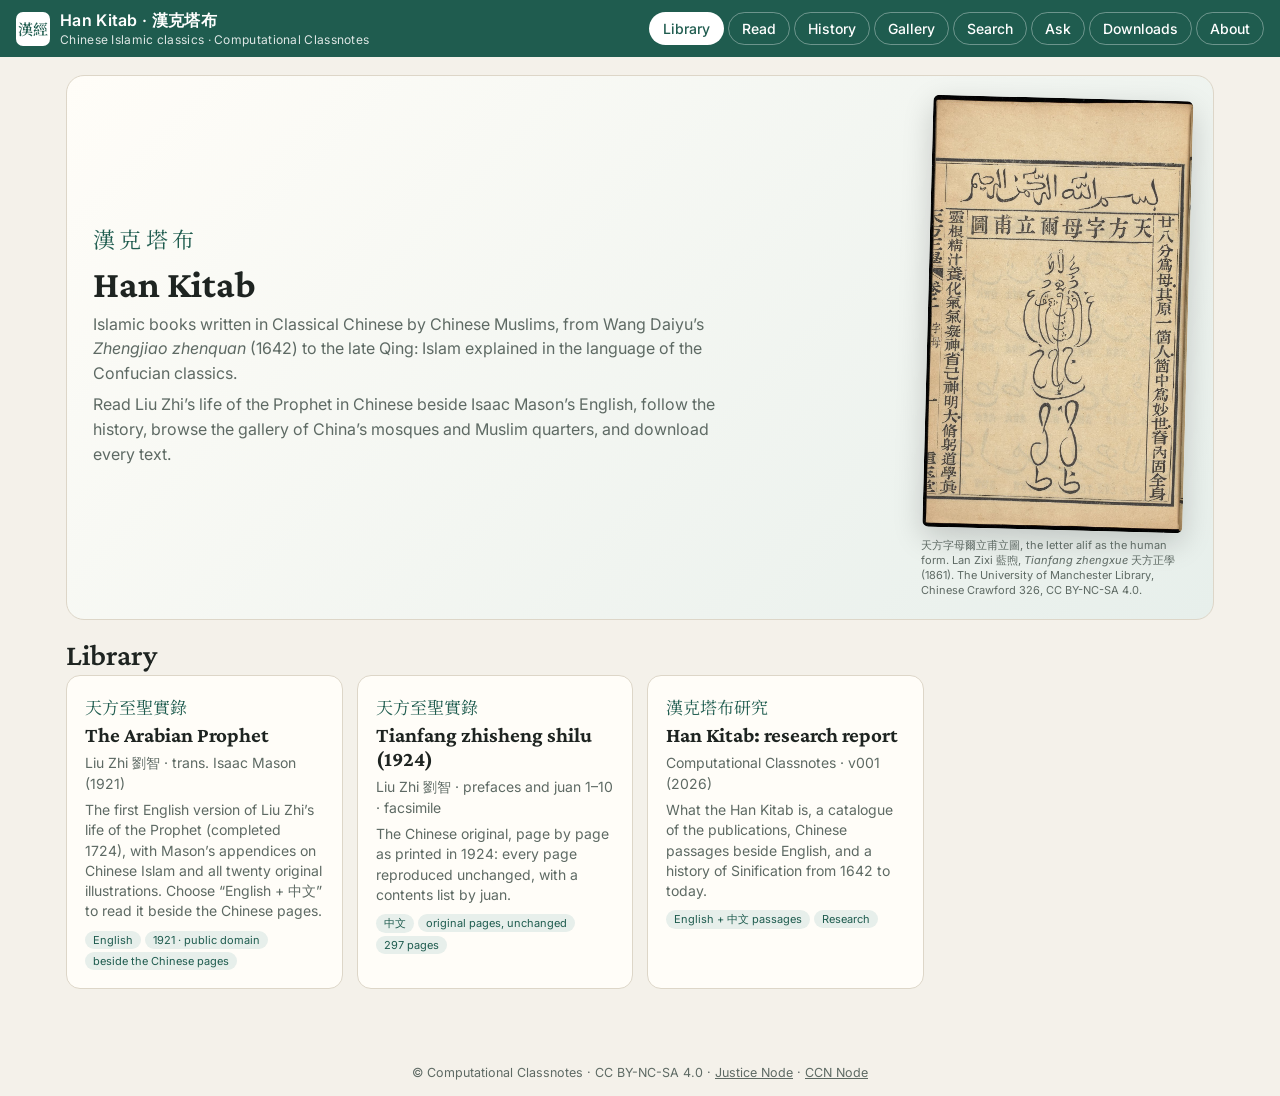
==== commit 9c63d1df: "Han Kitab: Gallery of mosques and Muslim quarters (45 Commons photos with credits); 天方正學 cover art ©" ====
--- a/index.html
+++ b/index.html
@@ -107,6 +107,44 @@
 .dl{display:grid;grid-template-columns:1fr auto;gap:6px 14px;align-items:center;padding:10px 0;border-top:1px solid var(--line)}
 .dl:first-of-type{border-top:0} .dl .what b{font-family:var(--serif);font-size:18px} .dl .what div{font-size:13px;color:var(--muted)}
 .dl .get{display:flex;gap:6px;flex-wrap:wrap;justify-content:flex-end}
+/* hero + gallery */
+.hero{display:grid;grid-template-columns:minmax(0,1fr) 260px;gap:22px;align-items:center;background:linear-gradient(135deg,var(--surface),var(--soft));border:1px solid var(--line);border-radius:18px;padding:22px 26px;margin-bottom:18px;overflow:hidden}
+.hero h1{font-family:var(--serif);font-size:38px;margin:0 0 4px;line-height:1.1}
+.hero .zhbig{font-family:var(--zh);font-size:22px;color:var(--accent);letter-spacing:.2em;margin-bottom:10px}
+.hero p{color:var(--muted);line-height:1.55;margin:6px 0;max-width:640px}
+.hero figure{margin:0;transform:rotate(1.5deg)}
+.hero figure img{width:100%;border-radius:6px;box-shadow:0 10px 30px rgba(0,0,0,.18);display:block}
+.hero figcaption{font-size:11px;color:var(--muted);margin-top:8px;line-height:1.35;transform:rotate(-1.5deg)}
+.ghead{position:relative;border-radius:18px;overflow:hidden;margin-bottom:16px;min-height:220px;display:flex;align-items:flex-end;background:#1F5C4F}
+.ghead img{position:absolute;inset:0;width:100%;height:100%;object-fit:cover;opacity:.55}
+.ghead .gt{position:relative;padding:22px 26px;color:#fff;text-shadow:0 2px 12px rgba(0,0,0,.5)}
+.ghead h1{font-family:var(--serif);font-size:36px;margin:0}
+.ghead p{margin:6px 0 0;max-width:720px;line-height:1.5;opacity:.95}
+.chips{display:flex;gap:8px;flex-wrap:wrap;margin:0 0 14px}
+.chips button{border:1px solid var(--line);background:var(--surface);color:var(--fg);padding:7px 14px;border-radius:999px;font:500 14px var(--sans);cursor:pointer}
+.chips button[aria-pressed=true]{background:var(--accent);color:#fff;border-color:var(--accent)}
+.masonry{columns:4 260px;column-gap:14px}
+.tile{break-inside:avoid;margin:0 0 14px;border-radius:14px;overflow:hidden;background:var(--surface);border:1px solid var(--line);cursor:zoom-in;transition:transform .2s,box-shadow .2s;position:relative}
+.tile:hover{transform:translateY(-3px);box-shadow:0 10px 24px rgba(0,0,0,.12)}
+.tile img{width:100%;display:block;background:var(--soft)}
+.tile .cap{padding:9px 12px 11px}
+.tile .cap b{font-family:var(--serif);font-size:17px;display:block;line-height:1.2}
+.tile .cap .zh{font-family:var(--zh);color:var(--accent);font-size:14px}
+.tile .cap .pl{font-size:12px;color:var(--muted)}
+.tile .badge{position:absolute;top:10px;left:10px;background:rgba(0,0,0,.55);color:#fff;font:600 11px var(--sans);padding:3px 8px;border-radius:999px;letter-spacing:.3px}
+.glb{position:fixed;inset:0;background:rgba(10,14,13,.94);z-index:60;display:none;grid-template-rows:1fr auto;color:#eee}
+.glb.on{display:grid}
+.glb .stage{display:flex;align-items:center;justify-content:center;padding:16px 60px 0;min-height:0}
+.glb .stage img{max-width:100%;max-height:calc(100vh - 190px);border-radius:6px;box-shadow:0 10px 40px rgba(0,0,0,.6)}
+.glb .info{padding:14px 24px 20px;max-width:980px;margin:0 auto;line-height:1.5}
+.glb .info b{font-family:var(--serif);font-size:22px}
+.glb .info .zh{font-family:var(--zh);color:#9fe0cc;margin-left:8px}
+.glb .info .credit{font-size:12px;color:#aab}
+.glb .info a{color:#9fe0cc}
+.glb .nav{position:absolute;top:50%;transform:translateY(-50%);background:rgba(255,255,255,.12);border:0;color:#fff;font-size:28px;width:46px;height:64px;border-radius:10px;cursor:pointer}
+.glb .prev{left:10px}.glb .next{right:10px}
+.glb .close{position:absolute;top:12px;right:14px;background:rgba(255,255,255,.12);border:0;color:#fff;font-size:20px;width:40px;height:40px;border-radius:50%;cursor:pointer}
+@media (max-width:820px){.hero{grid-template-columns:1fr}.hero figure{max-width:220px;margin:auto}.glb .stage{padding:10px 8px 0}.glb .nav{display:none}}
 .lightbox{position:fixed;inset:0;background:rgba(0,0,0,.85);display:none;place-items:center;z-index:50;cursor:zoom-out}
 .lightbox.on{display:grid} .lightbox img{max-width:96vw;max-height:94vh;background:#fff}
 /* search */
@@ -143,6 +181,7 @@
     <button role="tab" data-v="library" aria-selected="true">Library</button>
     <button role="tab" data-v="read" aria-selected="false">Read</button>
     <button role="tab" data-v="history" aria-selected="false">History</button>
+    <button role="tab" data-v="gallery" aria-selected="false">Gallery</button>
     <button role="tab" data-v="search" aria-selected="false">Search</button>
     <button role="tab" data-v="ask" aria-selected="false">Ask</button>
     <button role="tab" data-v="downloads" aria-selected="false">Downloads</button>
@@ -154,8 +193,17 @@
 <main>
   <!-- LIBRARY -->
   <section class="view on" id="v-library">
+    <div class="hero">
+      <div>
+        <div class="zhbig">漢克塔布</div>
+        <h1>Han Kitab</h1>
+        <p>Islamic books written in Classical Chinese by Chinese Muslims, from Wang Daiyu’s <i>Zhengjiao zhenquan</i> (1642) to the late Qing: Islam explained in the language of the Confucian classics.</p>
+        <p>Read Liu Zhi’s life of the Prophet in Chinese beside Isaac Mason’s English, follow the history, browse the gallery of China’s mosques and Muslim quarters, and download every text.</p>
+      </div>
+      <figure><img src="img/cover_TianfangZhengxue_1861.jpg" alt="Page of 天方正學 with the basmala and the alif figure">
+        <figcaption>天方字母爾立甫立圖, the letter alif as the human form. Lan Zixi 藍煦, <i>Tianfang zhengxue</i> 天方正學 (1861). The University of Manchester Library, Chinese Crawford 326, CC BY-NC-SA 4.0.</figcaption></figure>
+    </div>
     <h1 class="page">Library</h1>
-    <p class="lede">The Han Kitab are Islamic books written in Classical Chinese by Chinese Muslims, from Wang Daiyu's <i>Zhengjiao zhenquan</i> (1642) to the late Qing. Open a text to read it. Where a Chinese original is available it can be shown beside the English.</p>
     <div class="grid" id="books"></div>
   </section>
 
@@ -191,6 +239,15 @@
       <nav class="toc card" id="htoc" aria-label="History contents"></nav>
       <article class="text" id="hist"></article>
     </div>
+  </section>
+
+  <!-- GALLERY -->
+  <section class="view" id="v-gallery">
+    <div class="ghead"><img id="gheadImg" alt=""><div class="gt"><h1>Gallery · 清真寺與回坊</h1>
+      <p>Mosques across China, from Tang-era foundations on the coast to the Ming temple-mosques of the interior and the brick minarets of Xinjiang, with the Muslim quarters, markets and food around them. Many mosques have been rebuilt or altered since these photographs were taken.</p></div></div>
+    <div class="chips" id="gchips"></div>
+    <div class="masonry" id="gal"></div>
+    <p class="lede" style="font-size:13px;margin-top:10px">Photographs from Wikimedia Commons, each under its own licence (shown with the photo). Captions © Computational Classnotes · CC BY-NC-SA 4.0.</p>
   </section>
 
   <!-- SEARCH -->
@@ -237,6 +294,8 @@
 </main>
 <footer class="ccn">© Computational Classnotes · CC BY-NC-SA 4.0 · <a href="https://justice.compclassnotes.com/" style="color:inherit">Justice Node</a> · <a href="https://discuss.compclassnotes.com/" style="color:inherit">CCN Node</a></footer>
 <div class="lightbox" id="lb"><img alt=""></div>
+<div class="glb" id="glb" role="dialog" aria-modal="true"><div class="stage"><img alt=""></div><div class="info"></div>
+  <button class="nav prev" aria-label="Previous">‹</button><button class="nav next" aria-label="Next">›</button><button class="close" aria-label="Close">✕</button></div>
 
 <!-- ===== CONTENT (generated by tools/make_app_v001.py) ===== -->
 <template id="doc-mason"><div class="titlepage">
@@ -10615,6 +10674,7 @@
 <script id="zh-data" type="application/json">{}</script>
 <script id="dl-data" type="application/json">[{"title": "The Arabian Prophet · clear-text edition v001", "desc": "Mason’s 1921 English translation of Liu Zhi, re-typeset with all twenty original illustrations. Edition © Computational Classnotes · CC BY-NC-SA 4.0; 1921 text public domain.", "files": [{"label": "PDF", "href": "texts/ArabianProphet_Mason1921_v001.pdf", "primary": true, "size": "8.8 MB"}, {"label": "Markdown", "href": "texts/ArabianProphet_Mason1921_v001.md", "size": "566 KB"}]}, {"title": "天方至聖實錄 · facsimile v001", "desc": "Liu Zhi’s Chinese text, 1924 printing, prefaces and juan 1–10: the original pages unchanged, with a cover and copyright page added.", "files": [{"label": "PDF", "href": "texts/TianfangZhishengShilu_1924_facsimile_v001.pdf", "primary": true, "size": "10.7 MB"}]}, {"title": "Han Kitab research report v001", "desc": "Publications, Chinese–English passages, glossary and a history of Sinification.", "files": [{"label": "PDF", "href": "docs/HanKitab_Research_v001.pdf", "primary": true, "size": "1.2 MB"}, {"label": "Markdown", "href": "docs/HanKitab_Research_v001.md", "size": "39 KB"}]}, {"title": "Original scan · The Arabian Prophet (1921)", "desc": "Cornell University Library copy, digitized by the Internet Archive (cu31924024748232). Unchanged.", "files": [{"label": "Original PDF", "href": "originals/ArabianProphet_Mason1921_original_scan_cu31924024748232.pdf", "size": "12.9 MB"}]}, {"title": "Original scan · 天方至聖實錄 (1924)", "desc": "National Library of China copy, published on Wikimedia Commons (NLC416-13jh005373-59385). Unchanged.", "files": [{"label": "Original PDF", "href": "originals/TianfangZhishengShilu_1924_original_scan_NLC416-13jh005373-59385.pdf", "size": "10.2 MB"}]}]</script>
 <script id="facs-data" type="application/json">{"dir": "texts/zh_pages", "pages": 295, "juan": [{"page": 1, "label": "封面 Cover"}, {"page": 2, "label": "書名 Title"}, {"page": 9, "label": "年譜序 Preface"}, {"page": 23, "label": "重印序 Reprint preface"}, {"page": 43, "label": "卷目 Contents"}, {"page": 51, "label": "卷一 Juan 1"}, {"page": 77, "label": "卷二 Juan 2"}, {"page": 97, "label": "卷三 Juan 3"}, {"page": 109, "label": "卷四 Juan 4"}, {"page": 123, "label": "卷五 Juan 5"}, {"page": 145, "label": "卷六 Juan 6"}, {"page": 163, "label": "卷七 Juan 7"}, {"page": 197, "label": "卷八 Juan 8"}, {"page": 231, "label": "卷九 Juan 9"}, {"page": 257, "label": "卷十 Juan 10"}, {"page": 295, "label": "封底 Back cover"}], "mason_map": {"top": 2, "list-of-illustrations": 2, "foreword": 9, "preface": 9, "concerning-the-chinese-author": 9, "chapter-i": 51, "chapter-ii": 109, "chapter-iii": 123, "chapter-iv": 145, "chapter-v": 163, "chapter-vi": 197, "chapter-vii": 231, "chapter-viii": 257}, "note": "Pages of the 1924 printing (prefaces and juan 1–10), unchanged. Mason condensed and selected, so the match with his chapters is by juan, not line by line."}</script>
+<script id="gal-data" type="application/json">[{"n": 1, "cat": "Mosques", "label": "Huaisheng Mosque", "zh": "懷聖寺", "place": "Guangzhou, Guangdong", "desc": "Traditionally dated to the Tang dynasty, one of the oldest mosques in China. Its smooth round minaret, the Guangta, is a Guangzhou landmark.", "artist": "User:Vmenkov", "license": "CC BY-SA 3.0", "licenseUrl": "http://creativecommons.org/licenses/by-sa/3.0/", "page": "https://commons.wikimedia.org/wiki/File:Huaisheng-Mosque-minaret-0471.jpg", "title": "Huaisheng-Mosque-minaret-0471.jpg", "w": 1050, "h": 1400, "img": "gallery/photo_01.jpg", "thumb": "gallery/thumb_01.jpg"}, {"n": 2, "cat": "Mosques", "label": "Qingjing Mosque", "zh": "清淨寺", "place": "Quanzhou, Fujian", "desc": "Founded in 1009 and rebuilt in 1310; the stone gateway is in West Asian style, unlike most Chinese mosques.", "artist": "Zhangzhugang", "license": "CC BY-SA 4.0", "licenseUrl": "https://creativecommons.org/licenses/by-sa/4.0", "page": "https://commons.wikimedia.org/wiki/File:Quanzhou_Qingjing_Si_20120229-03.jpg", "title": "Quanzhou Qingjing Si 20120229-03.jpg", "w": 1400, "h": 933, "img": "gallery/photo_02.jpg", "thumb": "gallery/thumb_02.jpg"}, {"n": 3, "cat": "Mosques", "label": "Great Mosque of Xi'an (Huajue Lane)", "zh": "化覺巷清真大寺", "place": "Xi'an, Shaanxi", "desc": "Laid out like a Chinese temple, with courtyards, pavilions and a pagoda-like minaret. Most of the present buildings are Ming (14th–17th century).", "artist": "Mr.work-shy", "license": "CC BY 1.0", "licenseUrl": "https://creativecommons.org/licenses/by/1.0", "page": "https://commons.wikimedia.org/wiki/File:Chinese-style_minaret_of_the_Great_Mosque_2023.jpg", "title": "Chinese-style minaret of the Great Mosque 2023.jpg", "w": 1050, "h": 1400, "img": "gallery/photo_03.jpg", "thumb": "gallery/thumb_03.jpg"}, {"n": 4, "cat": "Mosques", "label": "Great Mosque of Xi’an, prayer hall", "zh": "化覺巷清真大寺禮拜殿", "place": "Xi’an, Shaanxi", "desc": "Carved wooden panels with Qur’anic inscriptions line the walls of the prayer hall.", "artist": "Green flying penguin", "license": "CC0", "licenseUrl": "http://creativecommons.org/publicdomain/zero/1.0/deed.en", "page": "https://commons.wikimedia.org/wiki/File:Great_Mosque_of_Xi%27an_-_wall_of_the_prayer_room_-_wooden_walls.jpg", "title": "Great Mosque of Xi'an - wall of the prayer room - wooden walls.jpg", "w": 1400, "h": 1050, "img": "gallery/photo_04.jpg", "thumb": "gallery/thumb_04.jpg"}, {"n": 5, "cat": "Mosques", "label": "Niujie Mosque", "zh": "牛街禮拜寺", "place": "Beijing", "desc": "Beijing’s oldest and largest mosque, founded in 996 according to tradition, at the heart of the Niujie Hui neighbourhood.", "artist": "User:Vmenkov", "license": "CC BY-SA 3.0", "licenseUrl": "https://creativecommons.org/licenses/by-sa/3.0", "page": "https://commons.wikimedia.org/wiki/File:Niujie_Mosque_-_CIMG3716.JPG", "title": "Niujie Mosque - CIMG3716.JPG", "w": 1400, "h": 1050, "img": "gallery/photo_05.jpg", "thumb": "gallery/thumb_05.jpg"}, {"n": 6, "cat": "Mosques", "label": "Niujie Mosque, prayer hall", "zh": "牛街禮拜寺禮拜殿", "place": "Beijing", "desc": "Inside the prayer hall: Chinese timber construction, painted beams and Arabic inscriptions.", "artist": "Omar A.", "license": "CC BY-SA 2.0", "licenseUrl": "https://creativecommons.org/licenses/by-sa/2.0", "page": "https://commons.wikimedia.org/wiki/File:Flickr_-_Omar_A._-_Inside_the_Nuijie_Mosque_(2852113152).jpg", "title": "Flickr - Omar A. - Inside the Nuijie Mosque (2852113152).jpg", "w": 1400, "h": 1050, "img": "gallery/photo_06.jpg", "thumb": "gallery/thumb_06.jpg"}, {"n": 7, "cat": "Mosques", "label": "Dongsi Mosque", "zh": "東四清真寺", "place": "Beijing", "desc": "Founded in 1447 under the Ming, one of Beijing’s principal mosques.", "artist": "N509FZ", "license": "CC BY-SA 4.0", "licenseUrl": "https://creativecommons.org/licenses/by-sa/4.0", "page": "https://commons.wikimedia.org/wiki/File:Dongsi_Mosque_(20241127144425).jpg", "title": "Dongsi Mosque (20241127144425).jpg", "w": 1400, "h": 933, "img": "gallery/photo_07.jpg", "thumb": "gallery/thumb_07.jpg"}, {"n": 8, "cat": "Mosques", "label": "Phoenix Mosque", "zh": "鳳凰寺", "place": "Hangzhou, Zhejiang", "desc": "One of the four great early mosques of China’s coast; rebuilt in the Yuan dynasty.", "artist": "Windmemories", "license": "CC BY-SA 4.0", "licenseUrl": "https://creativecommons.org/licenses/by-sa/4.0", "page": "https://commons.wikimedia.org/wiki/File:20260625_Phoenix_Mosque_02.jpg", "title": "20260625 Phoenix Mosque 02.jpg", "w": 1400, "h": 933, "img": "gallery/photo_08.jpg", "thumb": "gallery/thumb_08.jpg"}, {"n": 9, "cat": "Mosques", "label": "Xianhe (Crane) Mosque", "zh": "仙鶴寺", "place": "Yangzhou, Jiangsu", "desc": "Founded in the Song dynasty; its plan is said to resemble a crane (仙鶴).", "artist": "猫猫的日记本", "license": "CC BY-SA 3.0", "licenseUrl": "https://creativecommons.org/licenses/by-sa/3.0", "page": "https://commons.wikimedia.org/wiki/File:Xianhe_Temple_in_Yangzhou_2013-03.JPG", "title": "Xianhe Temple in Yangzhou 2013-03.JPG", "w": 1400, "h": 1050, "img": "gallery/photo_09.jpg", "thumb": "gallery/thumb_09.jpg"}, {"n": 10, "cat": "Mosques", "label": "Songjiang Mosque", "zh": "松江清真寺", "place": "Shanghai", "desc": "Shanghai’s oldest mosque, built in the Yuan dynasty.", "artist": "猫猫的日记本", "license": "CC BY-SA 4.0", "licenseUrl": "https://creativecommons.org/licenses/by-sa/4.0", "page": "https://commons.wikimedia.org/wiki/File:Songjiang_Mosque_22_2015-03.jpg", "title": "Songjiang Mosque 22 2015-03.jpg", "w": 1400, "h": 930, "img": "gallery/photo_10.jpg", "thumb": "gallery/thumb_10.jpg"}, {"n": 11, "cat": "Mosques", "label": "Great Southern Mosque", "zh": "濟南清真南大寺", "place": "Jinan, Shandong", "desc": "Shandong’s largest mosque. Its 1528 inscription, 來復銘, is one of the earliest Chinese texts on Islam by a Muslim author.", "artist": "猫猫的日记本", "license": "CC BY-SA 3.0", "licenseUrl": "https://creativecommons.org/licenses/by-sa/3.0", "page": "https://commons.wikimedia.org/wiki/File:The_South_Mosque_of_Jinan_2009-03.JPG", "title": "The South Mosque of Jinan 2009-03.JPG", "w": 1050, "h": 1400, "img": "gallery/photo_11.jpg", "thumb": "gallery/thumb_11.jpg"}, {"n": 12, "cat": "Mosques", "label": "East Great Mosque", "zh": "濟寧東大寺", "place": "Jining, Shandong", "desc": "On the Grand Canal; Jining was a centre of the Shandong school of scripture-hall learning.", "artist": "Zhangzhugang", "license": "CC BY-SA 4.0", "licenseUrl": "https://creativecommons.org/licenses/by-sa/4.0", "page": "https://commons.wikimedia.org/wiki/File:Jining_Dongdasi_2015.08.13_18-14-44.jpg", "title": "Jining Dongdasi 2015.08.13 18-14-44.jpg", "w": 1400, "h": 933, "img": "gallery/photo_12.jpg", "thumb": "gallery/thumb_12.jpg"}, {"n": 13, "cat": "Mosques", "label": "Great Mosque of Tianjin", "zh": "天津清真大寺", "place": "Tianjin", "desc": "A Qing-era mosque in Chinese style in the old city of Tianjin.", "artist": "Xrdtj", "license": "CC BY-SA 3.0", "licenseUrl": "https://creativecommons.org/licenses/by-sa/3.0", "page": "https://commons.wikimedia.org/wiki/File:%E5%A4%A9%E6%B4%A5%E6%B8%85%E7%9C%9F%E5%A4%A7%E5%AF%BA.jpg", "title": "天津清真大寺.jpg", "w": 1400, "h": 1050, "img": "gallery/photo_13.jpg", "thumb": "gallery/thumb_13.jpg"}, {"n": 14, "cat": "Mosques", "label": "Jingjue Mosque", "zh": "淨覺寺", "place": "Nanjing, Jiangsu", "desc": "Ming-era mosque of Nanjing (Jinling), the city where Wang Daiyu and Liu Zhi wrote the Han Kitab.", "artist": "Berthe", "license": "CC BY-SA 3.0", "licenseUrl": "https://creativecommons.org/licenses/by-sa/3.0", "page": "https://commons.wikimedia.org/wiki/File:The_first_door_of_JingJue_Mosque,Nanjing.jpg", "title": "The first door of JingJue Mosque,Nanjing.jpg", "w": 1050, "h": 1400, "img": "gallery/photo_14.jpg", "thumb": "gallery/thumb_14.jpg"}, {"n": 15, "cat": "Mosques", "label": "Great Mosque of Hohhot", "zh": "呼和浩特清真大寺", "place": "Hohhot, Inner Mongolia", "desc": "Qing-dynasty mosque joining Chinese roofs to Islamic arches.", "artist": "Tigerzeng", "license": "CC BY-SA 4.0", "licenseUrl": "https://creativecommons.org/licenses/by-sa/4.0", "page": "https://commons.wikimedia.org/wiki/File:Great_Mosque_of_Hohhot_202509-2.jpg", "title": "Great Mosque of Hohhot 202509-2.jpg", "w": 1400, "h": 1054, "img": "gallery/photo_15.jpg", "thumb": "gallery/thumb_15.jpg"}, {"n": 16, "cat": "Mosques", "label": "Najiahu Mosque", "zh": "納家戶清真寺", "place": "Yongning, Ningxia", "desc": "Ming-dynasty mosque of the Na clan, in a Hui village near Yinchuan.", "artist": "Pere X", "license": "CC BY-SA 2.0", "licenseUrl": "https://creativecommons.org/licenses/by-sa/2.0", "page": "https://commons.wikimedia.org/wiki/File:Najiahu_Mosque_%E2%80%93_Yinchuan.jpg", "title": "Najiahu Mosque – Yinchuan.jpg", "w": 1400, "h": 1245, "img": "gallery/photo_16.jpg", "thumb": "gallery/thumb_16.jpg"}, {"n": 17, "cat": "Mosques", "label": "Great Mosque of Tongxin", "zh": "同心清真大寺", "place": "Tongxin, Ningxia", "desc": "The oldest surviving mosque in Ningxia, built in Chinese style.", "artist": "Caaat", "license": "Public domain", "licenseUrl": "", "page": "https://commons.wikimedia.org/wiki/File:Tongxin_mosque.JPG", "title": "Tongxin mosque.JPG", "w": 1024, "h": 768, "img": "gallery/photo_17.jpg", "thumb": "gallery/thumb_17.jpg"}, {"n": 18, "cat": "Mosques", "label": "Dongguan Great Mosque", "zh": "東關清真大寺", "place": "Xining, Qinghai", "desc": "Qinghai’s largest mosque, founded in 1380.", "artist": "Wikiwakhan", "license": "CC0", "licenseUrl": "http://creativecommons.org/publicdomain/zero/1.0/deed.en", "page": "https://commons.wikimedia.org/wiki/File:Dongguan_Mosque,_Xining,_Qinghai_province,_China.jpg", "title": "Dongguan Mosque, Xining, Qinghai province, China.jpg", "w": 1400, "h": 933, "img": "gallery/photo_18.jpg", "thumb": "gallery/thumb_18.jpg"}, {"n": 19, "cat": "Mosques", "label": "Hanjia Mosque, Linxia", "zh": "臨夏韓家清真寺", "place": "Linxia, Gansu", "desc": "Linxia (Hezhou), often called China’s “Little Mecca”, has dozens of mosques and Sufi shrines.", "artist": "User:Vmenkov", "license": "CC BY-SA 3.0", "licenseUrl": "https://creativecommons.org/licenses/by-sa/3.0", "page": "https://commons.wikimedia.org/wiki/File:5631-Linxia-City-Hanjia-Mosque.jpg", "title": "5631-Linxia-City-Hanjia-Mosque.jpg", "w": 1400, "h": 1050, "img": "gallery/photo_19.jpg", "thumb": "gallery/thumb_19.jpg"}, {"n": 20, "cat": "Mosques", "label": "Id Kah Mosque", "zh": "艾提尕爾清真寺", "place": "Kashgar, Xinjiang", "desc": "Xinjiang’s largest mosque, built in 1442 at the centre of Kashgar.", "artist": "David Stanley from Nanaimo, Canada", "license": "CC BY 2.0", "licenseUrl": "https://creativecommons.org/licenses/by/2.0", "page": "https://commons.wikimedia.org/wiki/File:Id_Kah_Mosque_(39712811190).jpg", "title": "Id Kah Mosque (39712811190).jpg", "w": 1024, "h": 768, "img": "gallery/photo_20.jpg", "thumb": "gallery/thumb_20.jpg"}, {"n": 21, "cat": "Mosques", "label": "Emin Minaret", "zh": "額敏塔", "place": "Turpan, Xinjiang", "desc": "Built in 1777–78 by Emin Khoja: 44 metres of sun-dried brick in geometric patterns.", "artist": "Ryan Wang", "license": "CC BY-SA 4.0", "licenseUrl": "https://creativecommons.org/licenses/by-sa/4.0", "page": "https://commons.wikimedia.org/wiki/File:Emin_Minaret_in_2024.jpg", "title": "Emin Minaret in 2024.jpg", "w": 1400, "h": 945, "img": "gallery/photo_21.jpg", "thumb": "gallery/thumb_21.jpg"}, {"n": 22, "cat": "Mosques", "label": "East Great Mosque of Kaifeng", "zh": "開封東大寺", "place": "Kaifeng, Henan", "desc": "Kaifeng’s main mosque. The city’s Hui community also keeps women’s mosques (女寺), led by women.", "artist": "Windmemories", "license": "CC BY-SA 4.0", "licenseUrl": "https://creativecommons.org/licenses/by-sa/4.0", "page": "https://commons.wikimedia.org/wiki/File:20250622_Kaifeng_East_Mosque_01.jpg", "title": "20250622 Kaifeng East Mosque 01.jpg", "w": 1400, "h": 933, "img": "gallery/photo_22.jpg", "thumb": "gallery/thumb_22.jpg"}, {"n": 23, "cat": "Mosques", "label": "Nancheng Mosque", "zh": "昆明南城清真寺", "place": "Kunming, Yunnan", "desc": "One of the oldest Muslim foundations in Kunming, Yunnan, rebuilt in modern times.", "artist": "源義信", "license": "CC BY 4.0", "licenseUrl": "https://creativecommons.org/licenses/by/4.0", "page": "https://commons.wikimedia.org/wiki/File:2025-07-24_Kunming_Nancheng_Mosque_%E6%98%86%E6%98%8E%E5%8D%97%E5%9F%8E%E6%B8%85%E7%9C%9F%E5%AF%BA_02.jpg", "title": "2025-07-24 Kunming Nancheng Mosque 昆明南城清真寺 02.jpg", "w": 1050, "h": 1400, "img": "gallery/photo_23.jpg", "thumb": "gallery/thumb_23.jpg"}, {"n": 24, "cat": "Mosques", "label": "Great Mosque of Shadian", "zh": "沙甸大清真寺", "place": "Shadian, Yunnan", "desc": "The Hui town of Shadian rebuilt its great mosque in 2009 in a Middle Eastern style.", "artist": "Milaohao", "license": "CC BY-SA 4.0", "licenseUrl": "https://creativecommons.org/licenses/by-sa/4.0", "page": "https://commons.wikimedia.org/wiki/File:TheGrandMosqueinShadian.jpg", "title": "TheGrandMosqueinShadian.jpg", "w": 1400, "h": 1050, "img": "gallery/photo_24.jpg", "thumb": "gallery/thumb_24.jpg"}, {"n": 25, "cat": "Mosques", "label": "Kowloon Mosque", "zh": "九龍清真寺", "place": "Hong Kong", "desc": "Hong Kong’s largest mosque, opened in 1984.", "artist": "Chongkian", "license": "CC BY-SA 3.0", "licenseUrl": "https://creativecommons.org/licenses/by-sa/3.0", "page": "https://commons.wikimedia.org/wiki/File:Kowloon_Mosque_Prayer_Hall.JPG", "title": "Kowloon Mosque Prayer Hall.JPG", "w": 1400, "h": 1050, "img": "gallery/photo_25.jpg", "thumb": "gallery/thumb_25.jpg"}, {"n": 26, "cat": "Mosques", "label": "Huangcheng Mosque", "zh": "皇城清真寺", "place": "Chengdu, Sichuan", "desc": "The principal mosque of Chengdu, Sichuan.", "artist": "Kcx36", "license": "CC BY-SA 4.0", "licenseUrl": "https://creativecommons.org/licenses/by-sa/4.0", "page": "https://commons.wikimedia.org/wiki/File:%E6%88%90%E9%83%BD%E7%9A%87%E5%9F%8E%E6%B8%85%E7%9C%9F%E5%AF%BA-%E7%A4%BC%E6%8B%9C%E5%A0%82_01.jpg", "title": "成都皇城清真寺-礼拜堂 01.jpg", "w": 1400, "h": 1051, "img": "gallery/photo_26.jpg", "thumb": "gallery/thumb_26.jpg"}, {"n": 27, "cat": "Mosques", "label": "Xiguan Mosque", "zh": "蘭州西關清真大寺", "place": "Lanzhou, Gansu", "desc": "The principal mosque of Lanzhou, Gansu.", "artist": "Qusyairi91", "license": "CC BY-SA 3.0", "licenseUrl": "https://creativecommons.org/licenses/by-sa/3.0", "page": "https://commons.wikimedia.org/wiki/File:Xiguan_Mosque.JPG", "title": "Xiguan Mosque.JPG", "w": 1400, "h": 932, "img": "gallery/photo_27.jpg", "thumb": "gallery/thumb_27.jpg"}, {"n": 28, "cat": "Heritage", "label": "Tomb of Sa‘d ibn Abi Waqqas (traditional)", "zh": "清真先賢古墓", "place": "Guangzhou, Guangdong", "desc": "Chinese Muslim tradition holds that a companion of the Prophet, Sa‘d ibn Abi Waqqas, is buried here.", "artist": "Yumeto", "license": "CC BY-SA 4.0", "licenseUrl": "https://creativecommons.org/licenses/by-sa/4.0", "page": "https://commons.wikimedia.org/wiki/File:20251227_Tomb_of_ancient_Islamic_savant.jpg", "title": "20251227 Tomb of ancient Islamic savant.jpg", "w": 1400, "h": 1050, "img": "gallery/photo_28.jpg", "thumb": "gallery/thumb_28.jpg"}, {"n": 29, "cat": "Heritage", "label": "Holy Tombs of Lingshan", "zh": "靈山聖墓", "place": "Quanzhou, Fujian", "desc": "Traditionally the tombs of two companions of the Prophet who came to Quanzhou in the Tang dynasty.", "artist": "User:Vmenkov", "license": "CC BY-SA 3.0", "licenseUrl": "https://creativecommons.org/licenses/by-sa/3.0", "page": "https://commons.wikimedia.org/wiki/File:Lingshan_Islamic_Cemetery_-_two_worthies_-_DSCF8405.JPG", "title": "Lingshan Islamic Cemetery - two worthies - DSCF8405.JPG", "w": 1400, "h": 1050, "img": "gallery/photo_29.jpg", "thumb": "gallery/thumb_29.jpg"}, {"n": 30, "cat": "Heritage", "label": "Afaq Khoja Mausoleum", "zh": "阿帕克和卓墓", "place": "Kashgar, Xinjiang", "desc": "Mausoleum of the 17th-century Sufi leader Afaq Khoja and his family.", "artist": "Colegota", "license": "CC BY-SA 2.5 es", "licenseUrl": "https://creativecommons.org/licenses/by-sa/2.5/es/deed.en", "page": "https://commons.wikimedia.org/wiki/File:Afaq_Khoja_Mausoleum_(front,_crop).jpg", "title": "Afaq Khoja Mausoleum (front, crop).jpg", "w": 986, "h": 619, "img": "gallery/photo_30.jpg", "thumb": "gallery/thumb_30.jpg"}, {"n": 31, "cat": "Heritage", "label": "Basmala in Sini script", "zh": "清真寺經字", "place": "Qingjing Mosque, Quanzhou", "desc": "The basmala, “In the name of God, the Merciful, the Compassionate”, in Sini, the Chinese style of Arabic calligraphy.", "artist": "Zhangzhugang", "license": "CC BY-SA 4.0", "licenseUrl": "https://creativecommons.org/licenses/by-sa/4.0", "page": "https://commons.wikimedia.org/wiki/File:Basmala_sini_script_Quanzhou,_China_Qingjing.jpg", "title": "Basmala sini script Quanzhou, China Qingjing.jpg", "w": 1400, "h": 930, "img": "gallery/photo_31.jpg", "thumb": "gallery/thumb_31.jpg"}, {"n": 32, "cat": "Heritage", "label": "al-Ḥamdu li-llāh in Sini script", "zh": "經字畫", "place": "China", "desc": "“Praise be to God”, written in the round brush strokes of Sini calligraphy.", "artist": "Unknown", "license": "CC BY-SA 4.0", "licenseUrl": "https://creativecommons.org/licenses/by-sa/4.0", "page": "https://commons.wikimedia.org/wiki/File:Alhamdulillah_in_Sini_Arabic.jpg", "title": "Alhamdulillah in Sini Arabic.jpg", "w": 1400, "h": 1259, "img": "gallery/photo_32.jpg", "thumb": "gallery/thumb_32.jpg"}, {"n": 33, "cat": "Quarters", "label": "Muslim Quarter", "zh": "回民街", "place": "Xi'an, Shaanxi", "desc": "Xi’an’s Hui quarter around the Great Mosque, known for its food streets.", "artist": "Qianeal", "license": "CC BY-SA 4.0", "licenseUrl": "https://creativecommons.org/licenses/by-sa/4.0", "page": "https://commons.wikimedia.org/wiki/File:Xi%27an_Muslim_Quarter.jpg", "title": "Xi'an Muslim Quarter.jpg", "w": 1400, "h": 1050, "img": "gallery/photo_33.jpg", "thumb": "gallery/thumb_33.jpg"}, {"n": 34, "cat": "Quarters", "label": "Muslim Quarter at night", "zh": "回民街夜市", "place": "Xi’an, Shaanxi", "desc": "Evening crowds in the lanes of the Muslim Quarter.", "artist": "chensiyuan", "license": "CC BY-SA 4.0", "licenseUrl": "https://creativecommons.org/licenses/by-sa/4.0", "page": "https://commons.wikimedia.org/wiki/File:1_xian_muslim_quarter_china_2011.JPG", "title": "1 xian muslim quarter china 2011.JPG", "w": 1400, "h": 931, "img": "gallery/photo_34.jpg", "thumb": "gallery/thumb_34.jpg"}, {"n": 35, "cat": "Quarters", "label": "Niujie Street", "zh": "牛街", "place": "Beijing", "desc": "The Hui neighbourhood around Niujie Mosque in Beijing.", "artist": "N509FZ", "license": "CC BY-SA 4.0", "licenseUrl": "https://creativecommons.org/licenses/by-sa/4.0", "page": "https://commons.wikimedia.org/wiki/File:North_start_of_Niujie_St_(20201125145623).jpg", "title": "North start of Niujie St (20201125145623).jpg", "w": 1400, "h": 933, "img": "gallery/photo_35.jpg", "thumb": "gallery/thumb_35.jpg"}, {"n": 36, "cat": "Quarters", "label": "Old town of Kashgar", "zh": "喀什老城", "place": "Kashgar, Xinjiang", "desc": "The Uyghur old town of Kashgar; much of it has been rebuilt since 2009.", "artist": "N509FZ", "license": "CC BY-SA 4.0", "licenseUrl": "https://creativecommons.org/licenses/by-sa/4.0", "page": "https://commons.wikimedia.org/wiki/File:East_gate_of_the_Ancient_City_of_Kashi_(20230923104429).jpg", "title": "East gate of the Ancient City of Kashi (20230923104429).jpg", "w": 1400, "h": 933, "img": "gallery/photo_36.jpg", "thumb": "gallery/thumb_36.jpg"}, {"n": 37, "cat": "Quarters", "label": "Linxia city", "zh": "臨夏", "place": "Linxia, Gansu", "desc": "Linxia city in Gansu, a historic centre of Hui, Dongxiang and Salar life.", "artist": "User:Vmenkov", "license": "CC BY-SA 3.0", "licenseUrl": "https://creativecommons.org/licenses/by-sa/3.0", "page": "https://commons.wikimedia.org/wiki/File:5746-Linxia-City-street-construction.jpg", "title": "5746-Linxia-City-street-construction.jpg", "w": 1400, "h": 1050, "img": "gallery/photo_37.jpg", "thumb": "gallery/thumb_37.jpg"}, {"n": 38, "cat": "Markets", "label": "Market street, Linxia", "zh": "臨夏市場", "place": "Linxia, Gansu", "desc": "A street market below a mosque minaret.", "artist": "Vmenkov", "license": "CC BY-SA 3.0", "licenseUrl": "https://creativecommons.org/licenses/by-sa/3.0", "page": "https://commons.wikimedia.org/wiki/File:Linxia-market-street-5642.jpg", "title": "Linxia-market-street-5642.jpg", "w": 1400, "h": 1050, "img": "gallery/photo_38.jpg", "thumb": "gallery/thumb_38.jpg"}, {"n": 39, "cat": "Markets", "label": "Food stalls, Muslim Quarter", "zh": "回民街小吃", "place": "Xi'an, Shaanxi", "desc": "Spicy lamb trotters (麻辣羊蹄) and other halal snacks in Xi’an.", "artist": "David Stanley from Nanaimo, Canada", "license": "CC BY 2.0", "licenseUrl": "https://creativecommons.org/licenses/by/2.0", "page": "https://commons.wikimedia.org/wiki/File:Muslim_Quarter_in_Xi%27an_(48785759581).jpg", "title": "Muslim Quarter in Xi'an (48785759581).jpg", "w": 1024, "h": 768, "img": "gallery/photo_39.jpg", "thumb": "gallery/thumb_39.jpg"}, {"n": 40, "cat": "Markets", "label": "Yangrou paomo", "zh": "羊肉泡饃", "place": "Xi’an, Shaanxi", "desc": "Xi’an’s signature Hui dish: flatbread broken into mutton soup.", "artist": "Danielinblue", "license": "CC BY-SA 3.0", "licenseUrl": "https://creativecommons.org/licenses/by-sa/3.0", "page": "https://commons.wikimedia.org/wiki/File:Yangrou_Paomo.JPG", "title": "Yangrou Paomo.JPG", "w": 1400, "h": 933, "img": "gallery/photo_40.jpg", "thumb": "gallery/thumb_40.jpg"}, {"n": 41, "cat": "Markets", "label": "Sunday Bazaar", "zh": "喀什大巴扎", "place": "Kashgar, Xinjiang", "desc": "The Sunday market of Kashgar.", "artist": "w0zny", "license": "CC BY-SA 3.0", "licenseUrl": "https://creativecommons.org/licenses/by-sa/3.0", "page": "https://commons.wikimedia.org/wiki/File:Sunday_market_Kashgar_IGP4049.jpg", "title": "Sunday market Kashgar IGP4049.jpg", "w": 1400, "h": 930, "img": "gallery/photo_41.jpg", "thumb": "gallery/thumb_41.jpg"}, {"n": 42, "cat": "Markets", "label": "International Grand Bazaar", "zh": "烏魯木齊國際大巴扎", "place": "Ürümqi, Xinjiang", "desc": "The International Grand Bazaar of Ürümqi.", "artist": "29cm from Hong Kong", "license": "CC BY-SA 2.0", "licenseUrl": "https://creativecommons.org/licenses/by-sa/2.0", "page": "https://commons.wikimedia.org/wiki/File:Urumqi_s_bazzar.jpg", "title": "Urumqi s bazzar.jpg", "w": 1280, "h": 960, "img": "gallery/photo_42.jpg", "thumb": "gallery/thumb_42.jpg"}, {"n": 43, "cat": "Markets", "label": "Lanzhou beef noodles", "zh": "蘭州牛肉麵", "place": "Lanzhou, Gansu", "desc": "A Lanzhou beef-noodle shop; Hui-run noodle restaurants are found all over China.", "artist": "Chongkian", "license": "CC BY-SA 4.0", "licenseUrl": "https://creativecommons.org/licenses/by-sa/4.0", "page": "https://commons.wikimedia.org/wiki/File:Lanzhou_Beef_Noodles_(Khan_Uul,_Ulaanbaatar).jpg", "title": "Lanzhou Beef Noodles (Khan Uul, Ulaanbaatar).jpg", "w": 1400, "h": 1050, "img": "gallery/photo_43.jpg", "thumb": "gallery/thumb_43.jpg"}, {"n": 44, "cat": "Markets", "label": "A qingzhen (halal) restaurant, early 20th century", "zh": "清真", "place": "China", "desc": "From the Japanese photograph series 亜東印画輯 (1920s–1940s); the sign 清真 marks Muslim food.", "artist": "亜東印画協会", "license": "Public domain", "licenseUrl": "", "page": "https://commons.wikimedia.org/wiki/File:%E4%BA%9C%E6%9D%B1%E5%8D%B0%E7%94%BB%E8%BC%AF_11_075_%22%E5%9B%9E%E6%95%8E%E5%BE%92%E3%81%AE%E9%A3%AF%E5%BA%97%22.jpg", "title": "亜東印画輯 11 075 \"回敎徒の飯店\".jpg", "w": 1128, "h": 796, "img": "gallery/photo_44.jpg", "thumb": "gallery/thumb_44.jpg"}, {"n": 45, "cat": "Markets", "label": "Livestock market, Hotan", "zh": "和田巴扎", "place": "Hotan, Xinjiang", "desc": "The sheep market at the Hotan bazaar.", "artist": "Unknown", "license": "CC BY-SA 2.5 es", "licenseUrl": "https://creativecommons.org/licenses/by-sa/2.5/es/deed.en", "page": "https://commons.wikimedia.org/wiki/File:Khotan-mercado-d04.jpg", "title": "Khotan-mercado-d04.jpg", "w": 1024, "h": 768, "img": "gallery/photo_45.jpg", "thumb": "gallery/thumb_45.jpg"}]</script>
 
 <script>
 (() => {
@@ -10656,6 +10716,7 @@
     $$('section.view').forEach((s) => s.classList.toggle('on', s.id === 'v-' + v));
     if (v === 'read' && !current) openDoc('mason', true);
     if (v === 'history') renderHistory();
+    if (v === 'gallery') renderGallery();
     try { history.replaceState(null, '', '#' + v + (v === 'read' && current ? '/' + current : '')); } catch (e) {}
   }
   $$('nav.tabs [role=tab]').forEach((b) => b.onclick = () => show(b.dataset.v));
@@ -10798,6 +10859,52 @@
       w.querySelectorAll('h3').forEach((h3) => { const b = document.createElement('a'); b.href = '#'; b.textContent = '· ' + h3.textContent; b.style.paddingLeft = '18px'; b.onclick = (e) => { e.preventDefault(); h3.scrollIntoView({ behavior: 'smooth' }); }; htoc.appendChild(b); });
     });
   }
+
+  /* ---------- gallery ---------- */
+  const GAL = JSON.parse(document.getElementById('gal-data').textContent || '[]');
+  const CATS = [['all', 'All'], ['Mosques', 'Mosques 清真寺'], ['Heritage', 'Tombs & calligraphy'], ['Quarters', 'Muslim quarters 回坊'], ['Markets', 'Markets & food']];
+  let gcat = 'all', gview = [], gi = 0, galDone = false;
+  function renderGallery() {
+    if (!galDone) {
+      galDone = true;
+      $('#gheadImg').src = (GAL.find((g) => /Great Mosque of Xi/.test(g.label)) || GAL[0]).img;
+      $('#gchips').innerHTML = CATS.map(([k, l]) => `<button data-c="${k}" aria-pressed="${k === gcat}">${l}${k === 'all' ? '' : ' · ' + GAL.filter((g) => g.cat === k).length}</button>`).join('');
+      $$('#gchips button').forEach((b) => b.onclick = () => { gcat = b.dataset.c; $$('#gchips button').forEach((x) => x.setAttribute('aria-pressed', String(x === b))); drawGal(); });
+    }
+    drawGal();
+  }
+  function drawGal() {
+    gview = GAL.filter((g) => gcat === 'all' || g.cat === gcat);
+    $('#gal').innerHTML = '';
+    gview.forEach((g, i) => {
+      const t = document.createElement('figure'); t.className = 'tile'; t.tabIndex = 0;
+      t.innerHTML = `<span class="badge">${esc(g.cat === 'Quarters' ? 'Quarter' : g.cat === 'Markets' ? 'Market' : g.cat === 'Heritage' ? 'Heritage' : 'Mosque')}</span>
+        <img loading="lazy" src="${g.thumb}" width="${g.w}" height="${g.h}" alt="${esc(g.label)}" style="aspect-ratio:${g.w}/${g.h};height:auto">
+        <figcaption class="cap"><b>${esc(g.label)}</b><span class="zh">${esc(g.zh)}</span> <span class="pl">· ${esc(g.place)}</span></figcaption>`;
+      t.onclick = t.onkeydown = (e) => { if (e.type === 'click' || e.key === 'Enter') openG(i); };
+      $('#gal').appendChild(t);
+    });
+  }
+  function openG(i) {
+    gi = (i + gview.length) % gview.length; const g = gview[gi], box = $('#glb');
+    box.querySelector('.stage img').src = g.img; box.querySelector('.stage img').alt = g.label;
+    box.querySelector('.info').innerHTML = `<b>${esc(g.label)}</b><span class="zh">${esc(g.zh)}</span> <span style="color:#aab">· ${esc(g.place)}</span>
+      <div>${esc(g.desc)}</div>
+      <div class="credit">Photo: ${esc(g.artist)} · <a href="${g.licenseUrl || g.page}" target="_blank" rel="noopener">${esc(g.license)}</a> · <a href="${g.page}" target="_blank" rel="noopener">Wikimedia Commons</a> · ${gi + 1} / ${gview.length}</div>`;
+    box.classList.add('on');
+  }
+  $('#glb .prev').onclick = (e) => { e.stopPropagation(); openG(gi - 1); };
+  $('#glb .next').onclick = (e) => { e.stopPropagation(); openG(gi + 1); };
+  $('#glb .close').onclick = () => $('#glb').classList.remove('on');
+  $('#glb').onclick = (e) => { if (e.target.id === 'glb' || e.target.classList.contains('stage')) $('#glb').classList.remove('on'); };
+  document.addEventListener('keydown', (e) => {
+    if (!$('#glb').classList.contains('on')) return;
+    if (e.key === 'Escape') $('#glb').classList.remove('on');
+    if (e.key === 'ArrowRight') openG(gi + 1);
+    if (e.key === 'ArrowLeft') openG(gi - 1);
+  });
+  let tx = 0; $('#glb').addEventListener('touchstart', (e) => { tx = e.touches[0].clientX; }, { passive: true });
+  $('#glb').addEventListener('touchend', (e) => { const d = e.changedTouches[0].clientX - tx; if (Math.abs(d) > 50) openG(gi + (d < 0 ? 1 : -1)); });
 
   docSel.onchange = () => openDoc(docSel.value);
   $$('#langSeg button').forEach((b) => b.onclick = () => { lang = b.dataset.l; try { localStorage.setItem('hk.lang', lang); } catch (e) {} render(); });
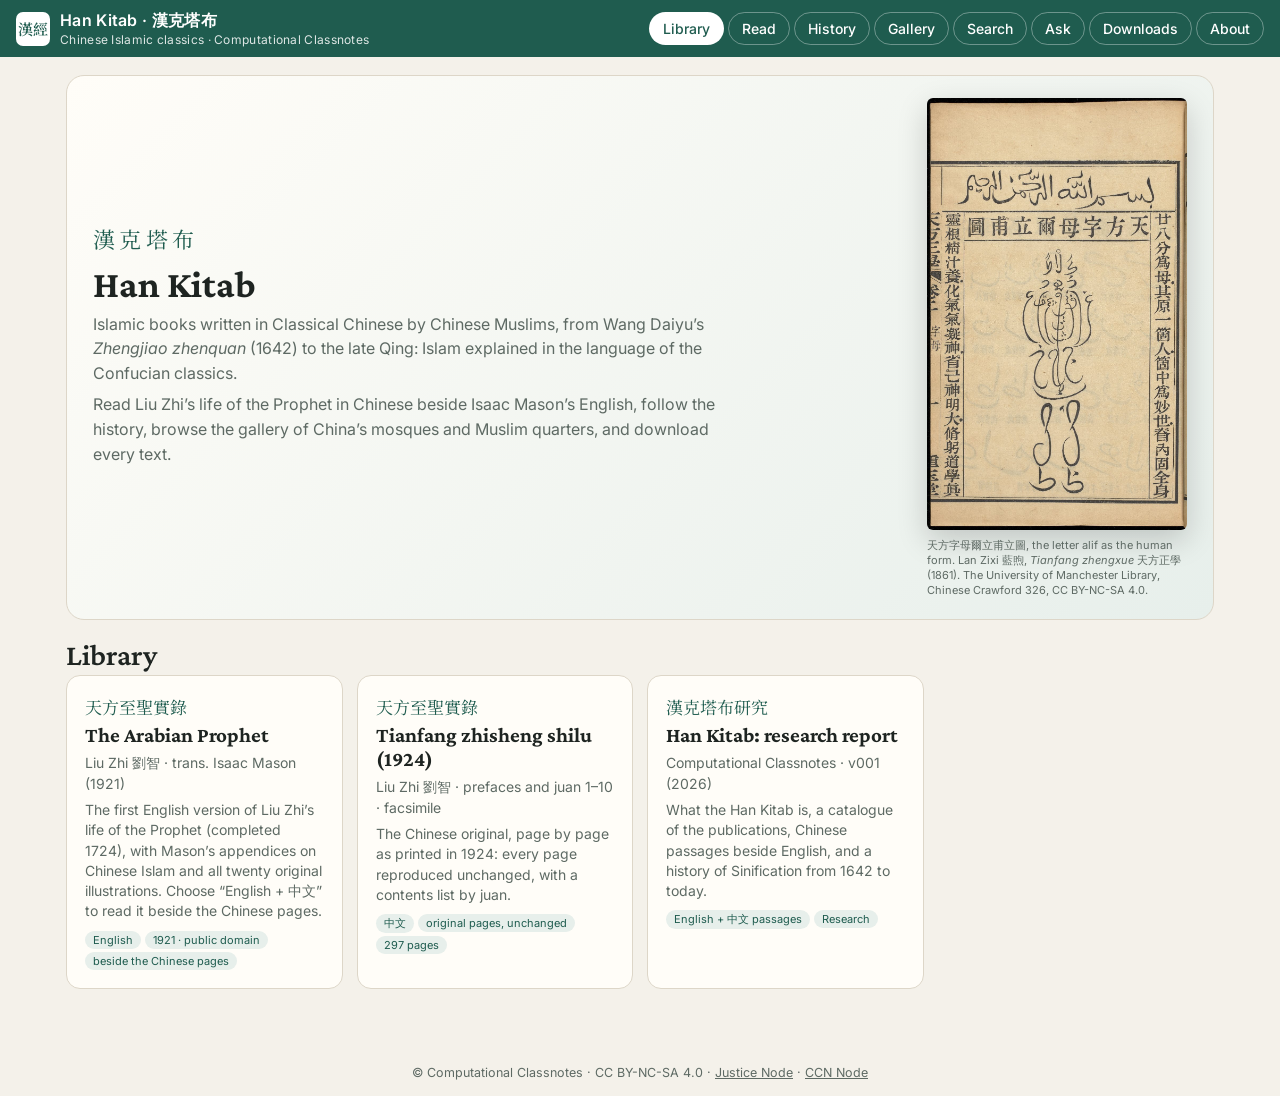
==== commit a0ecf072: "Han Kitab: cover art straight © Computational Classnotes · CC BY-NC-SA 4.0" ====
--- a/index.html
+++ b/index.html
@@ -112,9 +112,9 @@
 .hero h1{font-family:var(--serif);font-size:38px;margin:0 0 4px;line-height:1.1}
 .hero .zhbig{font-family:var(--zh);font-size:22px;color:var(--accent);letter-spacing:.2em;margin-bottom:10px}
 .hero p{color:var(--muted);line-height:1.55;margin:6px 0;max-width:640px}
-.hero figure{margin:0;transform:rotate(1.5deg)}
+.hero figure{margin:0}
 .hero figure img{width:100%;border-radius:6px;box-shadow:0 10px 30px rgba(0,0,0,.18);display:block}
-.hero figcaption{font-size:11px;color:var(--muted);margin-top:8px;line-height:1.35;transform:rotate(-1.5deg)}
+.hero figcaption{font-size:11px;color:var(--muted);margin-top:8px;line-height:1.35}
 .ghead{position:relative;border-radius:18px;overflow:hidden;margin-bottom:16px;min-height:220px;display:flex;align-items:flex-end;background:#1F5C4F}
 .ghead img{position:absolute;inset:0;width:100%;height:100%;object-fit:cover;opacity:.55}
 .ghead .gt{position:relative;padding:22px 26px;color:#fff;text-shadow:0 2px 12px rgba(0,0,0,.5)}
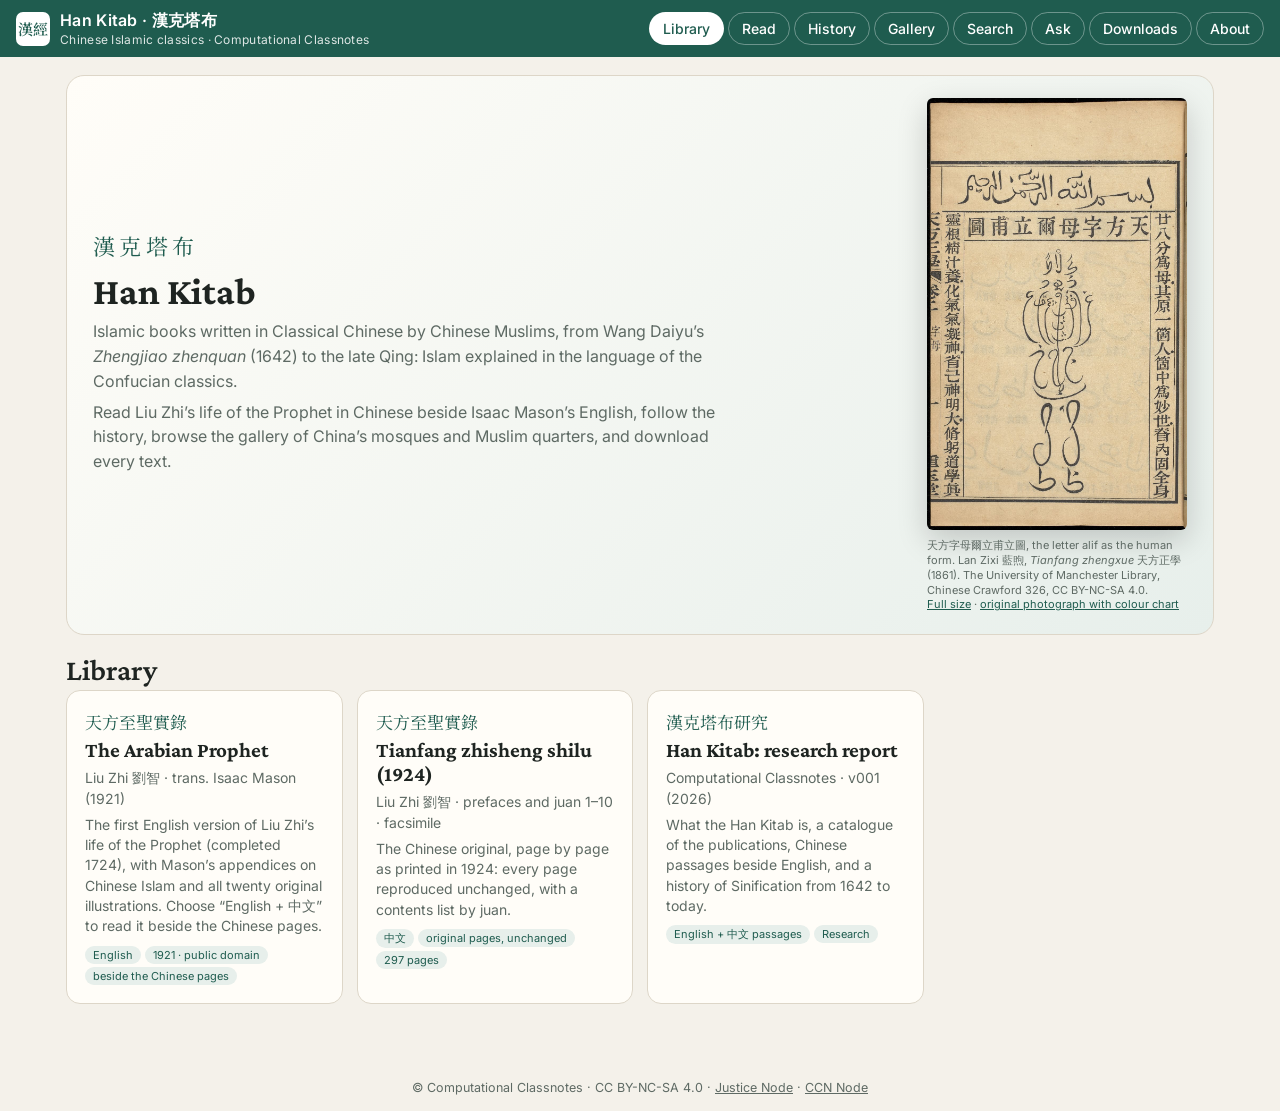
==== commit abdb8c7e: "Han Kitab: cover opens full size; links to the full and original images © Computational Classnotes ·" ====
--- a/index.html
+++ b/index.html
@@ -115,6 +115,7 @@
 .hero figure{margin:0}
 .hero figure img{width:100%;border-radius:6px;box-shadow:0 10px 30px rgba(0,0,0,.18);display:block}
 .hero figcaption{font-size:11px;color:var(--muted);margin-top:8px;line-height:1.35}
+.hero figcaption a{color:var(--accent)}
 .ghead{position:relative;border-radius:18px;overflow:hidden;margin-bottom:16px;min-height:220px;display:flex;align-items:flex-end;background:#1F5C4F}
 .ghead img{position:absolute;inset:0;width:100%;height:100%;object-fit:cover;opacity:.55}
 .ghead .gt{position:relative;padding:22px 26px;color:#fff;text-shadow:0 2px 12px rgba(0,0,0,.5)}
@@ -200,8 +201,9 @@
         <p>Islamic books written in Classical Chinese by Chinese Muslims, from Wang Daiyu’s <i>Zhengjiao zhenquan</i> (1642) to the late Qing: Islam explained in the language of the Confucian classics.</p>
         <p>Read Liu Zhi’s life of the Prophet in Chinese beside Isaac Mason’s English, follow the history, browse the gallery of China’s mosques and Muslim quarters, and download every text.</p>
       </div>
-      <figure><img src="img/cover_TianfangZhengxue_1861.jpg" alt="Page of 天方正學 with the basmala and the alif figure">
-        <figcaption>天方字母爾立甫立圖, the letter alif as the human form. Lan Zixi 藍煦, <i>Tianfang zhengxue</i> 天方正學 (1861). The University of Manchester Library, Chinese Crawford 326, CC BY-NC-SA 4.0.</figcaption></figure>
+      <figure><a href="img/cover_TianfangZhengxue_1861.jpg" id="coverLink" title="View the full-size image"><img src="img/cover_TianfangZhengxue_1861.jpg" alt="Page of 天方正學 with the basmala and the alif figure" style="cursor:zoom-in"></a>
+        <figcaption>天方字母爾立甫立圖, the letter alif as the human form. Lan Zixi 藍煦, <i>Tianfang zhengxue</i> 天方正學 (1861). The University of Manchester Library, Chinese Crawford 326, CC BY-NC-SA 4.0.
+        <br><a href="img/cover_TianfangZhengxue_1861.jpg" target="_blank" rel="noopener">Full size</a> · <a href="img/cover_TianfangZhengxue_1861_original.jpg" target="_blank" rel="noopener">original photograph with colour chart</a></figcaption></figure>
     </div>
     <h1 class="page">Library</h1>
     <div class="grid" id="books"></div>
@@ -10911,6 +10913,7 @@
   $('#smaller').onclick = () => setFs(fs - 1); $('#larger').onclick = () => setFs(fs + 1);
   function setFs(v) { fs = Math.max(14, Math.min(28, v)); document.documentElement.style.setProperty('--fs', fs + 'px'); try { localStorage.setItem('hk.fs', fs); } catch (e) {} }
   $('#lb').onclick = () => $('#lb').classList.remove('on');
+  $('#coverLink').onclick = (e) => { e.preventDefault(); const lb = $('#lb'); lb.firstElementChild.src = 'img/cover_TianfangZhengxue_1861.jpg'; lb.classList.add('on'); };
 
   /* ---------- read aloud (browser voices) ---------- */
   const VC = window.HANKITAB_VOICE || {}, synth = window.speechSynthesis;
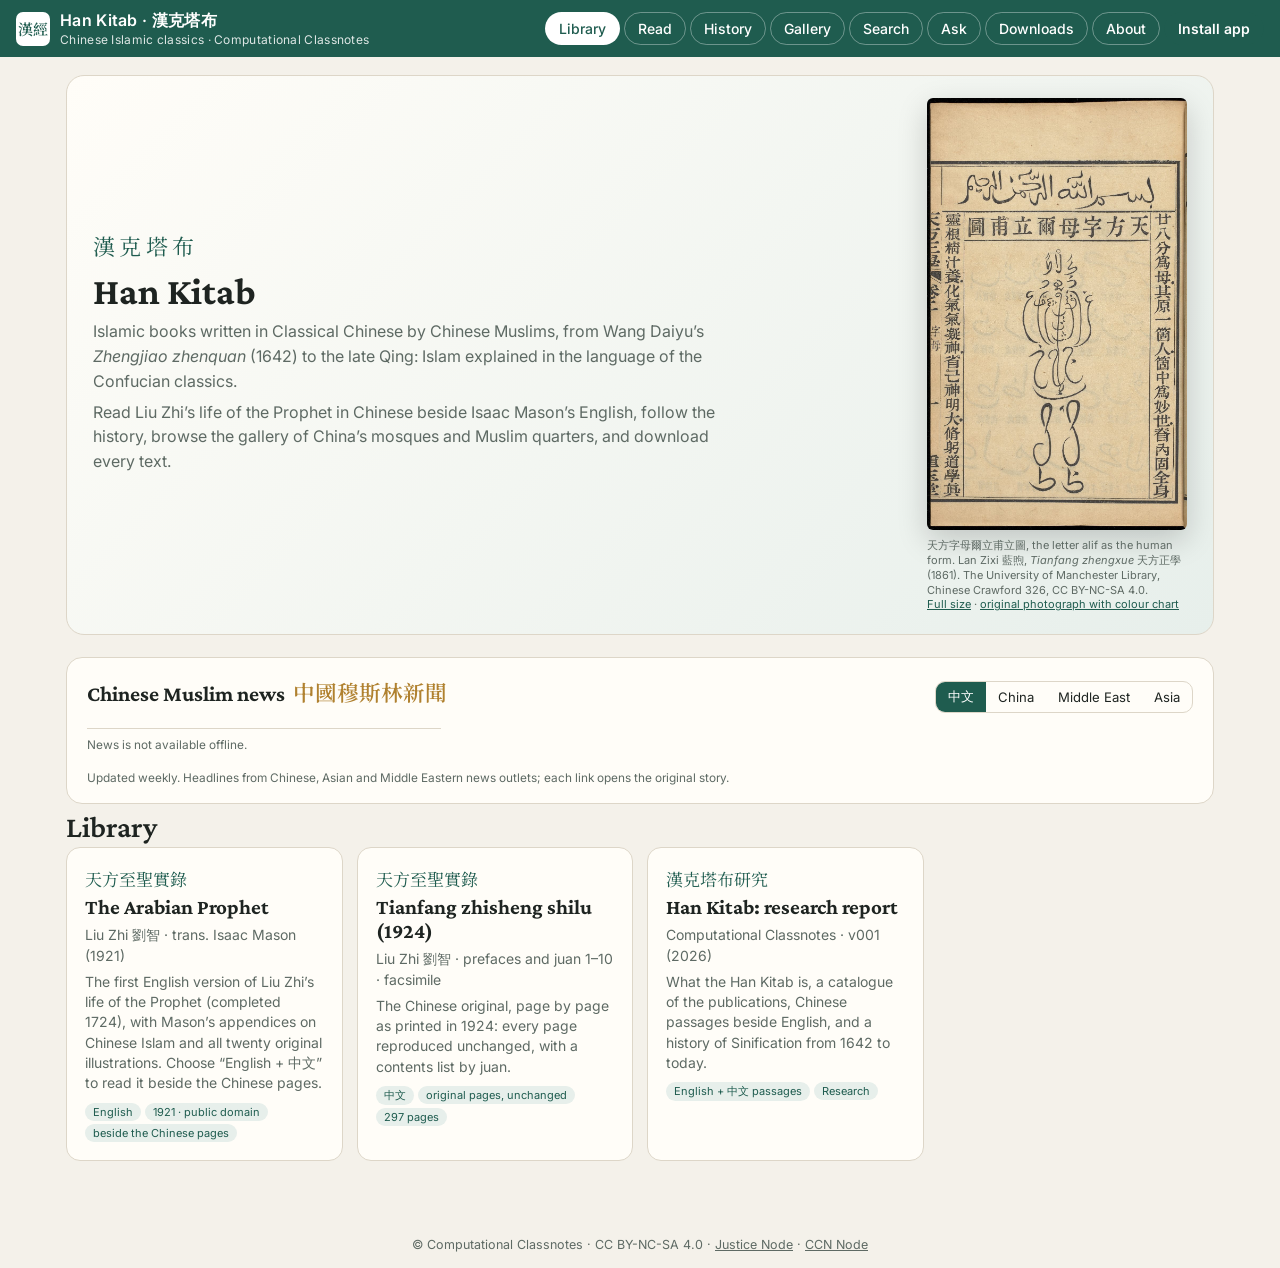
==== commit 8601a290: "Weekly Chinese Muslim news on the front page; install button always shown Kernel v004 adds a keyless" ====
--- a/index.html
+++ b/index.html
@@ -164,7 +164,10 @@
 .keyrow{display:flex;gap:8px;flex-wrap:wrap;align-items:center;margin-bottom:10px;font-size:14px;color:var(--muted)}
 .keyrow input{padding:8px 10px;border-radius:10px;border:1px solid var(--line);background:var(--surface);color:var(--fg);min-width:220px}
 footer.ccn{max-width:1180px;margin:0 auto;padding:16px;color:var(--muted);font-size:12.5px;text-align:center}
-#installBtn{display:none}
+#installBtn{background:var(--accent);color:#fff;border-color:var(--accent);font-weight:600}
+#installBtn[hidden]{display:none}
+#installMsg{position:fixed;left:50%;bottom:22px;transform:translateX(-50%);max-width:min(560px,92vw);background:var(--fg);color:var(--bg);font-family:var(--sans);font-size:.85em;line-height:1.45;padding:12px 16px;border-radius:12px;box-shadow:0 8px 28px rgba(0,0,0,.25);z-index:60;cursor:pointer}
+#installMsg[hidden]{display:none}
 @media (max-width:820px){
   .reader{grid-template-columns:1fr}
   .toc{position:static;max-height:220px}
@@ -173,6 +176,21 @@
   nav.tabs{margin-left:0}
 }
 @media print{ header.top,nav,.toc,.toolbar,footer.ccn{display:none} article.text{border:0} }
+.news{background:var(--surface);border:1px solid var(--line);border-radius:16px;padding:18px 20px;margin:22px 0 6px}
+.news .nhead{display:flex;flex-wrap:wrap;align-items:baseline;gap:10px 16px;justify-content:space-between}
+.news h2{margin:0;font-family:var(--serif);font-size:1.35em}
+.news h2 .zh{font-family:var(--zh);color:var(--accent2);font-weight:600;margin-left:.35em}
+.news .seg{display:inline-flex;border:1px solid var(--line);border-radius:10px;overflow:hidden}
+.news .seg button{border:0;border-radius:0;background:transparent;color:var(--fg);padding:6px 12px;cursor:pointer;font:inherit;font-size:.82em}
+.news .seg button[aria-pressed=true]{background:var(--accent);color:#fff}
+.news ul{list-style:none;margin:12px 0 0;padding:0;display:grid;grid-template-columns:repeat(auto-fill,minmax(280px,1fr));gap:4px 22px}
+.news li{padding:9px 0;border-top:1px solid var(--line)}
+.news li a{color:var(--fg);text-decoration:none;font-family:var(--serif);font-size:1.02em;line-height:1.3}
+.news li a:hover{color:var(--accent);text-decoration:underline}
+.news li.zh a{font-family:var(--zh)}
+.news .meta{font-family:var(--sans);font-size:.74em;color:var(--muted);margin-top:3px}
+.news .meta .new{color:var(--accent2);font-weight:600;margin-right:6px}
+.news .foot{font-family:var(--sans);font-size:.74em;color:var(--muted);margin-top:10px}
 </style>
 </head>
 <body>
@@ -187,7 +205,7 @@
     <button role="tab" data-v="ask" aria-selected="false">Ask</button>
     <button role="tab" data-v="downloads" aria-selected="false">Downloads</button>
     <button role="tab" data-v="about" aria-selected="false">About</button>
-    <button id="installBtn" class="btn">Install app</button>
+    <button id="installBtn" class="btn" type="button" title="Install Han Kitab as an app">Install app</button>
   </nav>
 </header>
 
@@ -205,6 +223,19 @@
         <figcaption>天方字母爾立甫立圖, the letter alif as the human form. Lan Zixi 藍煦, <i>Tianfang zhengxue</i> 天方正學 (1861). The University of Manchester Library, Chinese Crawford 326, CC BY-NC-SA 4.0.
         <br><a href="img/cover_TianfangZhengxue_1861.jpg" target="_blank" rel="noopener">Full size</a> · <a href="img/cover_TianfangZhengxue_1861_original.jpg" target="_blank" rel="noopener">original photograph with colour chart</a></figcaption></figure>
     </div>
+    <section class="news" id="news" aria-label="News">
+      <div class="nhead">
+        <h2>Chinese Muslim news<span class="zh">中國穆斯林新聞</span></h2>
+        <span class="seg" id="newsSeg">
+          <button data-s="zh" aria-pressed="true">中文</button>
+          <button data-s="china" aria-pressed="false">China</button>
+          <button data-s="mideast" aria-pressed="false">Middle East</button>
+          <button data-s="asia" aria-pressed="false">Asia</button>
+        </span>
+      </div>
+      <ul id="newsList"><li class="meta">Loading this week’s headlines…</li></ul>
+      <div class="foot" id="newsFoot">Updated weekly. Headlines from Chinese, Asian and Middle Eastern news outlets; each link opens the original story.</div>
+    </section>
     <h1 class="page">Library</h1>
     <div class="grid" id="books"></div>
   </section>
@@ -294,6 +325,7 @@
     </div>
   </section>
 </main>
+<div id="installMsg" role="status" hidden></div>
 <footer class="ccn">© Computational Classnotes · CC BY-NC-SA 4.0 · <a href="https://justice.compclassnotes.com/" style="color:inherit">Justice Node</a> · <a href="https://discuss.compclassnotes.com/" style="color:inherit">CCN Node</a></footer>
 <div class="lightbox" id="lb"><img alt=""></div>
 <div class="glb" id="glb" role="dialog" aria-modal="true"><div class="stage"><img alt=""></div><div class="info"></div>
@@ -10409,9 +10441,7 @@
 <li><strong>Modern state Sinicization is a different thing.</strong>
 Since 2015 the PRC has used the Han Kitab as a historical precedent, but
 the 2018 plan concerns party leadership, architecture, education and
-supervision, imposed from above. Scholars such as David Stroup describe
-its aim as greater state supervision; some critics call it an erasure of
-Muslim identity.</li>
+supervision, imposed from above.</li>
 </ul>
 <hr />
 <h2 id="scholarly-debates">8. Scholarly debates</h2>
@@ -10441,8 +10471,7 @@
 (Ma Fuxiang, Hu Songshan) defended it.</li>
 <li><strong>Current politics.</strong> Whether the Han Kitab can be a
 model for Islam in today’s China is contested: the state promotes it;
-Hui scholars use it to claim a legitimate place; critics see its use as
-cover for repression.</li>
+Hui scholars use it to claim a legitimate place.</li>
 </ol>
 <hr />
 <h2 id="modern-editions-collections-and-translations">9. Modern
@@ -11025,6 +11054,41 @@
     } catch (e) { stateEl.textContent = 'Offline: answers are passages from the texts.'; return false; }
   }
   ccnConnect();
+  /* ---------- Weekly news (HanKitabKernel mode "news") ---------- */
+  (function () {
+    let NEWS = null, sec = 'zh';
+    const list = $('#newsList'), foot = $('#newsFoot');
+    const fmt = (d) => { const t = new Date(d); return isNaN(t) ? '' : t.toLocaleDateString(undefined, { year: 'numeric', month: 'short', day: 'numeric' }); };
+    function draw() {
+      const items = (NEWS && NEWS[sec]) || [];
+      list.innerHTML = '';
+      if (!items.length) { list.innerHTML = '<li class="meta">No stories this week.</li>'; return; }
+      const wk = Date.now() - 7 * 864e5;
+      for (const it of items) {
+        const li = document.createElement('li'); if (it.lang === 'zh') li.className = 'zh';
+        const a = document.createElement('a'); a.href = it.link; a.target = '_blank'; a.rel = 'noopener noreferrer'; a.textContent = it.title;
+        const m = document.createElement('div'); m.className = 'meta';
+        if (new Date(it.date) >= wk) { const n = document.createElement('span'); n.className = 'new'; n.textContent = 'This week'; m.appendChild(n); }
+        m.appendChild(document.createTextNode(it.source + ' · ' + fmt(it.date)));
+        li.append(a, m); list.appendChild(li);
+      }
+    }
+    $('#newsSeg').addEventListener('click', (e) => { const b = e.target.closest('button'); if (!b) return; sec = b.dataset.s; for (const x of $('#newsSeg').children) x.setAttribute('aria-pressed', x === b); draw(); });
+    async function load() {
+      try {
+        const j = await kernelCall({ mode: 'news' });
+        NEWS = JSON.parse(b64dec(j.news_b64 || '') || '{}');
+        try { localStorage.setItem('hk-news', JSON.stringify({ u: j.updated, n: NEWS })); } catch (e) {}
+        foot.textContent = 'Updated weekly · last update ' + fmt(j.updated) + '. Headlines from Chinese, Asian and Middle Eastern news outlets; each link opens the original story.';
+      } catch (e) {
+        let c = null; try { c = JSON.parse(localStorage.getItem('hk-news') || 'null'); } catch (x) {}
+        if (c) { NEWS = c.n; foot.textContent = 'Offline · showing headlines from ' + fmt(c.u) + '.'; }
+        else { list.innerHTML = '<li class="meta">News is not available offline.</li>'; return; }
+      }
+      draw();
+    }
+    load();
+  })();
   window.addEventListener('online', ccnConnect);
   function addMsg(who, text) { const d = document.createElement('div'); d.className = 'msg ' + who; d.textContent = text; logEl.appendChild(d); logEl.scrollTop = logEl.scrollHeight; return d; }
   const convo = [];
@@ -11054,9 +11118,35 @@
   };
 
   /* ---------- install + offline ---------- */
+  /* Always shown, as in Tutu Cat: installs when the browser allows it, otherwise says what to do. */
   let deferred = null;
-  window.addEventListener('beforeinstallprompt', (e) => { e.preventDefault(); deferred = e; $('#installBtn').style.display = 'inline-block'; });
-  $('#installBtn').onclick = async () => { if (!deferred) return; deferred.prompt(); await deferred.userChoice; deferred = null; $('#installBtn').style.display = 'none'; };
+  const ibtn = $('#installBtn'), imsg = $('#installMsg'); let itimer = 0;
+  const say = (t) => { imsg.textContent = t; imsg.hidden = false; clearTimeout(itimer); itimer = setTimeout(() => { imsg.hidden = true; }, 12000); };
+  imsg.onclick = () => { imsg.hidden = true; };
+  const ua = navigator.userAgent;
+  const isIOS = /iPad|iPhone|iPod/.test(ua) || (navigator.platform === 'MacIntel' && navigator.maxTouchPoints > 1);
+  const isSafariMac = /Safari/.test(ua) && !/Chrome|Chromium|Edg|OPR/.test(ua) && !isIOS;
+  const isFirefox = /Firefox/.test(ua);
+  const installed = () => matchMedia('(display-mode: standalone)').matches || navigator.standalone === true;
+  const secure = location.protocol === 'https:' || location.hostname === 'localhost' || location.hostname === '127.0.0.1';
+  if (installed()) ibtn.hidden = true;
+  window.addEventListener('beforeinstallprompt', (e) => { e.preventDefault(); deferred = e; ibtn.hidden = false; });
+  window.addEventListener('appinstalled', () => { ibtn.hidden = true; say('Han Kitab is installed. Open it from your home screen or apps list; the texts work offline.'); });
+  ibtn.addEventListener('click', async () => {
+    if (deferred) {
+      deferred.prompt();
+      try { const c = await deferred.userChoice; if (c && c.outcome === 'dismissed') say('Install cancelled. Tap Install app to try again.'); } catch (e) {}
+      deferred = null; return;
+    }
+    if (installed()) { say('Han Kitab is already installed.'); return; }
+    if (location.protocol === 'file:') { say('Opened as a file, so it cannot be installed. Open https://lossofgenerality.github.io/han-kitab/ instead.'); return; }
+    if (!secure) { say('Installing needs a secure https:// address. Open Han Kitab from an https:// link.'); return; }
+    if (isIOS) { say('On iPhone and iPad: tap the Share button, then Add to Home Screen. (In Chrome on iPhone, the Share button is in the address bar.)'); return; }
+    if (isSafariMac) { say('In Safari on a Mac: choose File, then Add to Dock.'); return; }
+    if (isFirefox) { say('Firefox cannot install web apps. Open this page in Chrome or Edge, or on Android use the menu and Install.'); return; }
+    if (!('serviceWorker' in navigator)) { say('This browser cannot install web apps. Try Chrome or Edge.'); return; }
+    say('No install offer yet. Make sure this is not a private or incognito window and that Han Kitab is not already installed (check chrome://apps). Otherwise open the browser menu and choose Install Han Kitab, or Cast, save and share, then Install page as app. On Android: menu, then Install app or Add to Home screen.');
+  });
   if ('serviceWorker' in navigator && location.protocol === 'https:') navigator.serviceWorker.register('sw.js').catch(() => {});
 
   /* ---------- start ---------- */
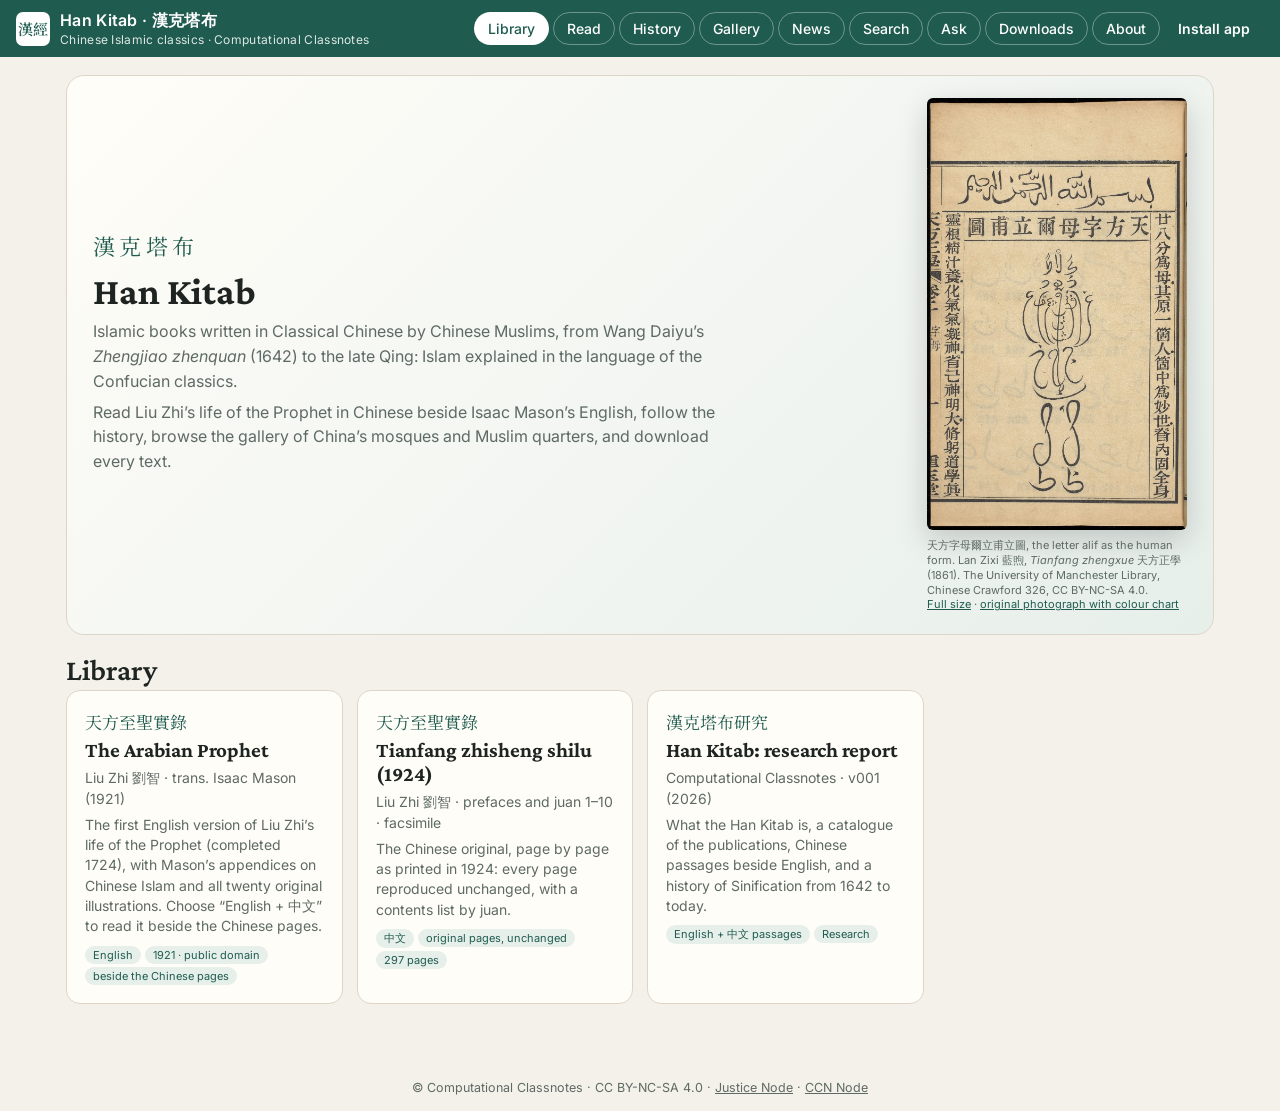
==== commit ef728c70: "News moves to its own tab, with an editorial" ====
--- a/index.html
+++ b/index.html
@@ -176,6 +176,8 @@
   nav.tabs{margin-left:0}
 }
 @media print{ header.top,nav,.toc,.toolbar,footer.ccn{display:none} article.text{border:0} }
+.editorial{max-width:820px;font-family:var(--serif);font-size:1.02em;line-height:1.55;border-left:3px solid var(--accent2);padding:2px 0 2px 18px;margin:6px 0 4px}
+.editorial p{margin:.5em 0}
 .news{background:var(--surface);border:1px solid var(--line);border-radius:16px;padding:18px 20px;margin:22px 0 6px}
 .news .nhead{display:flex;flex-wrap:wrap;align-items:baseline;gap:10px 16px;justify-content:space-between}
 .news h2{margin:0;font-family:var(--serif);font-size:1.35em}
@@ -201,6 +203,7 @@
     <button role="tab" data-v="read" aria-selected="false">Read</button>
     <button role="tab" data-v="history" aria-selected="false">History</button>
     <button role="tab" data-v="gallery" aria-selected="false">Gallery</button>
+    <button role="tab" data-v="news" aria-selected="false">News</button>
     <button role="tab" data-v="search" aria-selected="false">Search</button>
     <button role="tab" data-v="ask" aria-selected="false">Ask</button>
     <button role="tab" data-v="downloads" aria-selected="false">Downloads</button>
@@ -223,19 +226,6 @@
         <figcaption>天方字母爾立甫立圖, the letter alif as the human form. Lan Zixi 藍煦, <i>Tianfang zhengxue</i> 天方正學 (1861). The University of Manchester Library, Chinese Crawford 326, CC BY-NC-SA 4.0.
         <br><a href="img/cover_TianfangZhengxue_1861.jpg" target="_blank" rel="noopener">Full size</a> · <a href="img/cover_TianfangZhengxue_1861_original.jpg" target="_blank" rel="noopener">original photograph with colour chart</a></figcaption></figure>
     </div>
-    <section class="news" id="news" aria-label="News">
-      <div class="nhead">
-        <h2>Chinese Muslim news<span class="zh">中國穆斯林新聞</span></h2>
-        <span class="seg" id="newsSeg">
-          <button data-s="zh" aria-pressed="true">中文</button>
-          <button data-s="china" aria-pressed="false">China</button>
-          <button data-s="mideast" aria-pressed="false">Middle East</button>
-          <button data-s="asia" aria-pressed="false">Asia</button>
-        </span>
-      </div>
-      <ul id="newsList"><li class="meta">Loading this week’s headlines…</li></ul>
-      <div class="foot" id="newsFoot">Updated weekly. Headlines from Chinese, Asian and Middle Eastern news outlets; each link opens the original story.</div>
-    </section>
     <h1 class="page">Library</h1>
     <div class="grid" id="books"></div>
   </section>
@@ -272,6 +262,28 @@
       <nav class="toc card" id="htoc" aria-label="History contents"></nav>
       <article class="text" id="hist"></article>
     </div>
+  </section>
+
+  <!-- NEWS -->
+  <section class="view" id="v-news">
+    <h1 class="page">News · 中國穆斯林新聞</h1>
+    <div class="editorial">
+      <p>This page is about Chinese Muslims: the Hui, the Uyghurs and the other Muslim peoples of China, their mosques, communities, festivals and food, and Chinese Muslims living abroad. It carries on, in today’s news, the story that the Han Kitab began: Muslims living and writing as Chinese.</p>
+      <p>The headlines are gathered once a week, only from news outlets in China, elsewhere in Asia and in the Middle East. Chinese-language stories come mostly from Chinese state media; the English-language outlets of Asia and the Middle East often report the same subjects very differently. Each headline links to the original story, and the views in it are the outlet’s own, not those of Computational Classnotes. Reading the tabs side by side gives the fullest picture.</p>
+    </div>
+    <section class="news" id="news" aria-label="News">
+      <div class="nhead">
+        <h2>Headlines<span class="zh">本週新聞</span></h2>
+        <span class="seg" id="newsSeg">
+          <button data-s="zh" aria-pressed="true">中文</button>
+          <button data-s="china" aria-pressed="false">China</button>
+          <button data-s="mideast" aria-pressed="false">Middle East</button>
+          <button data-s="asia" aria-pressed="false">Asia</button>
+        </span>
+      </div>
+      <ul id="newsList"><li class="meta">Loading this week’s headlines…</li></ul>
+      <div class="foot" id="newsFoot">Updated weekly. Headlines from Chinese, Asian and Middle Eastern news outlets; each link opens the original story.</div>
+    </section>
   </section>
 
   <!-- GALLERY -->
